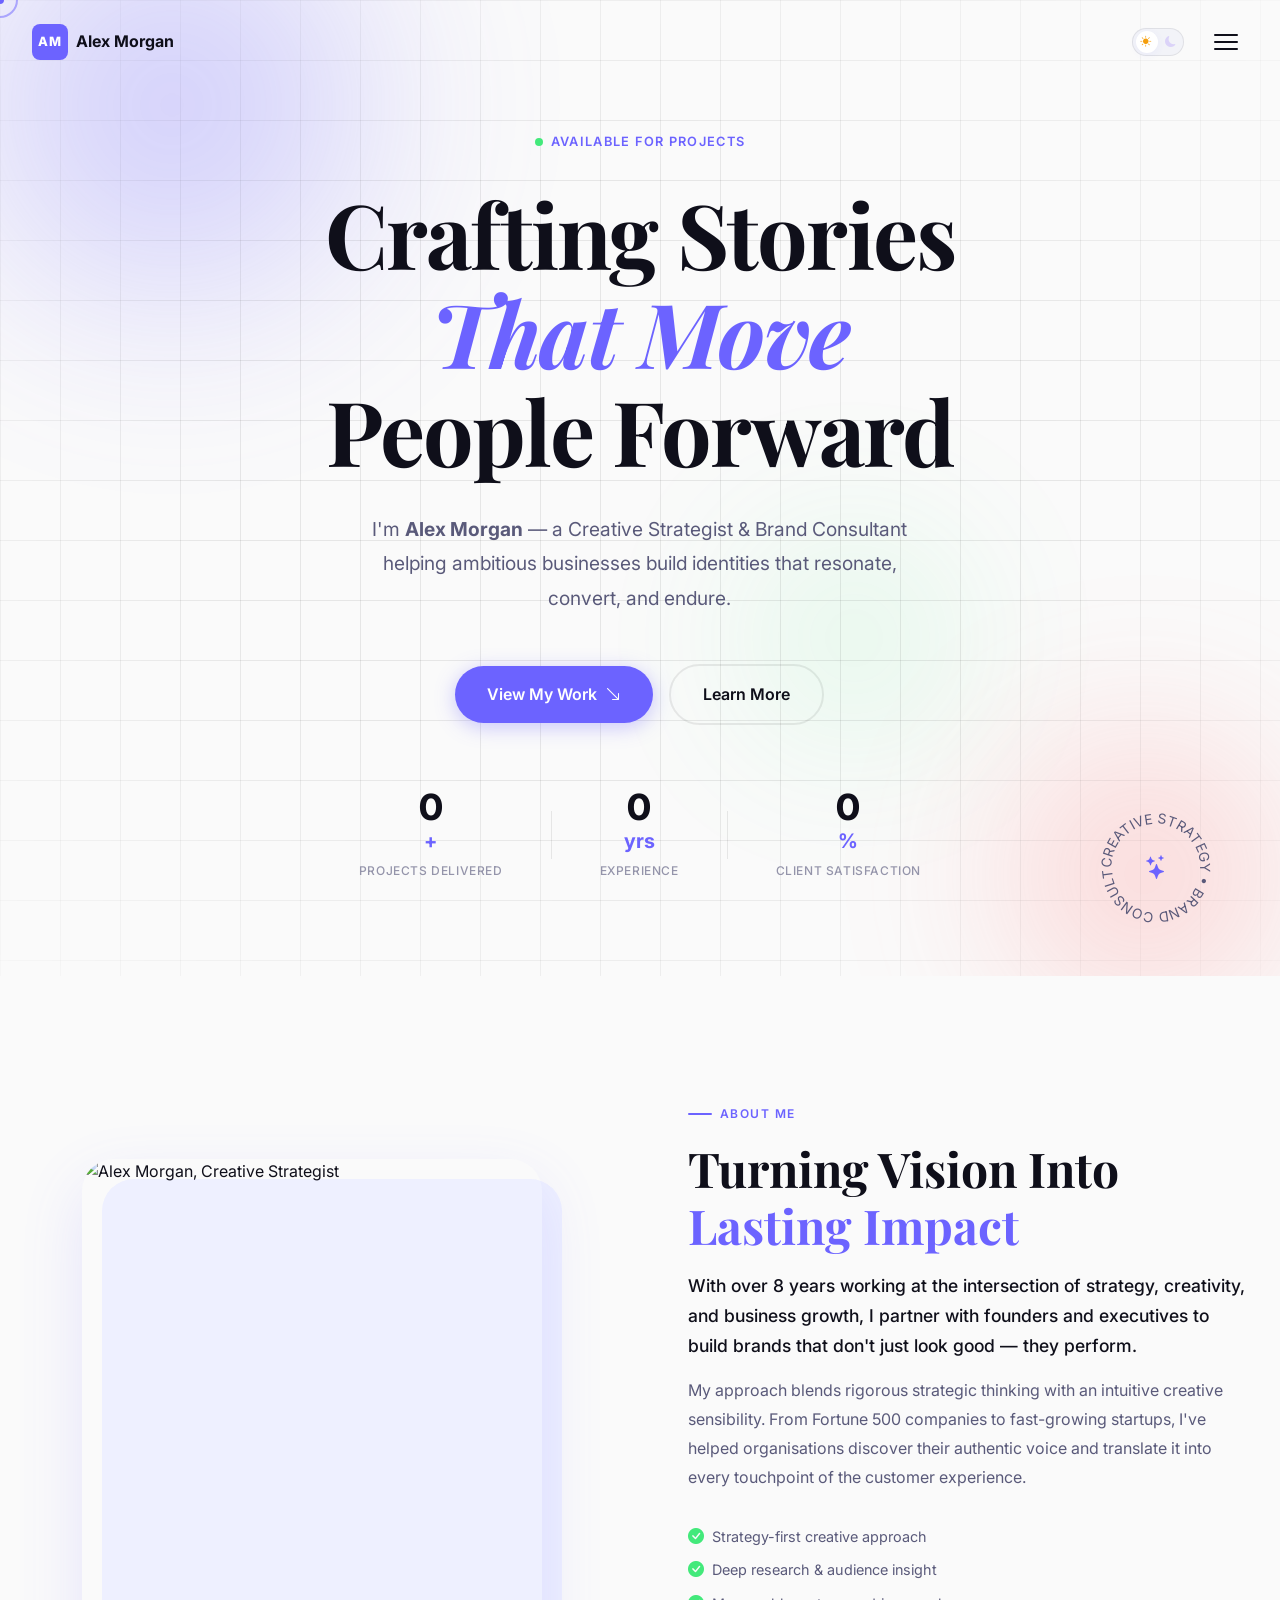
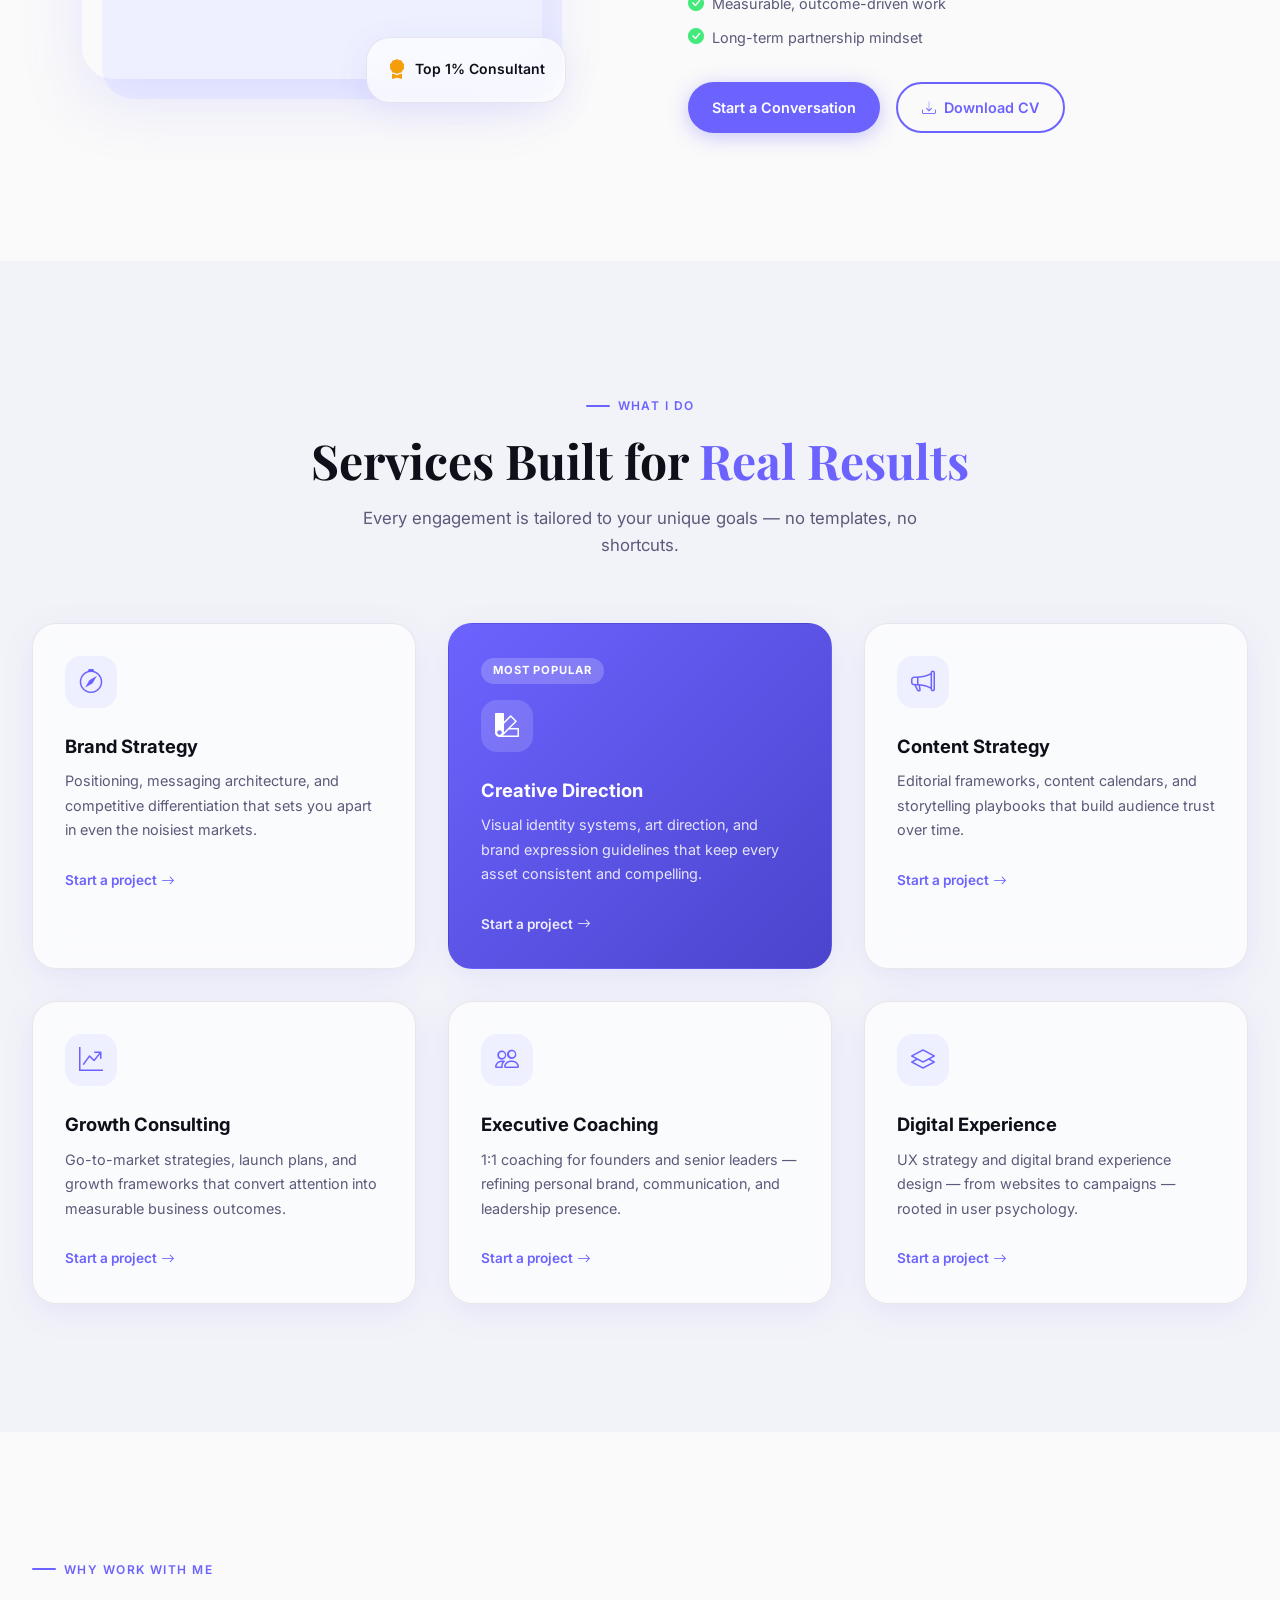
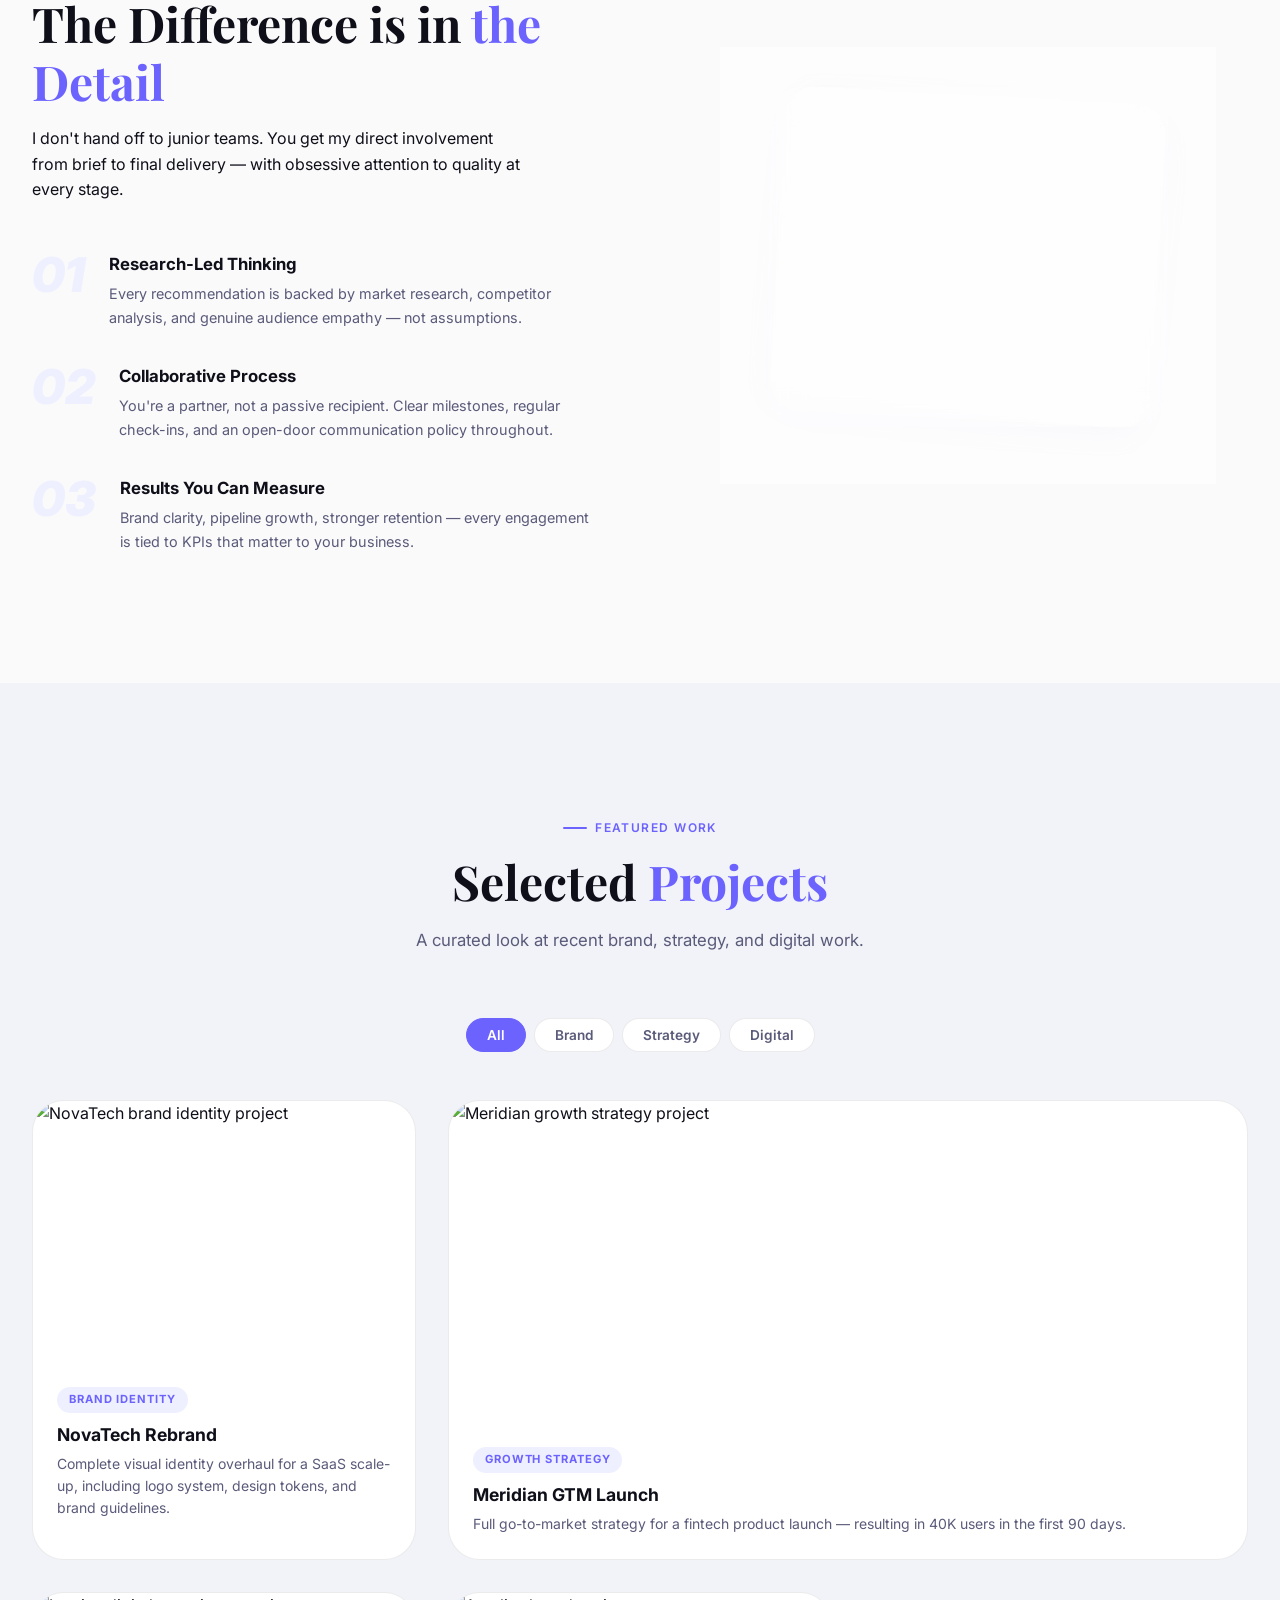
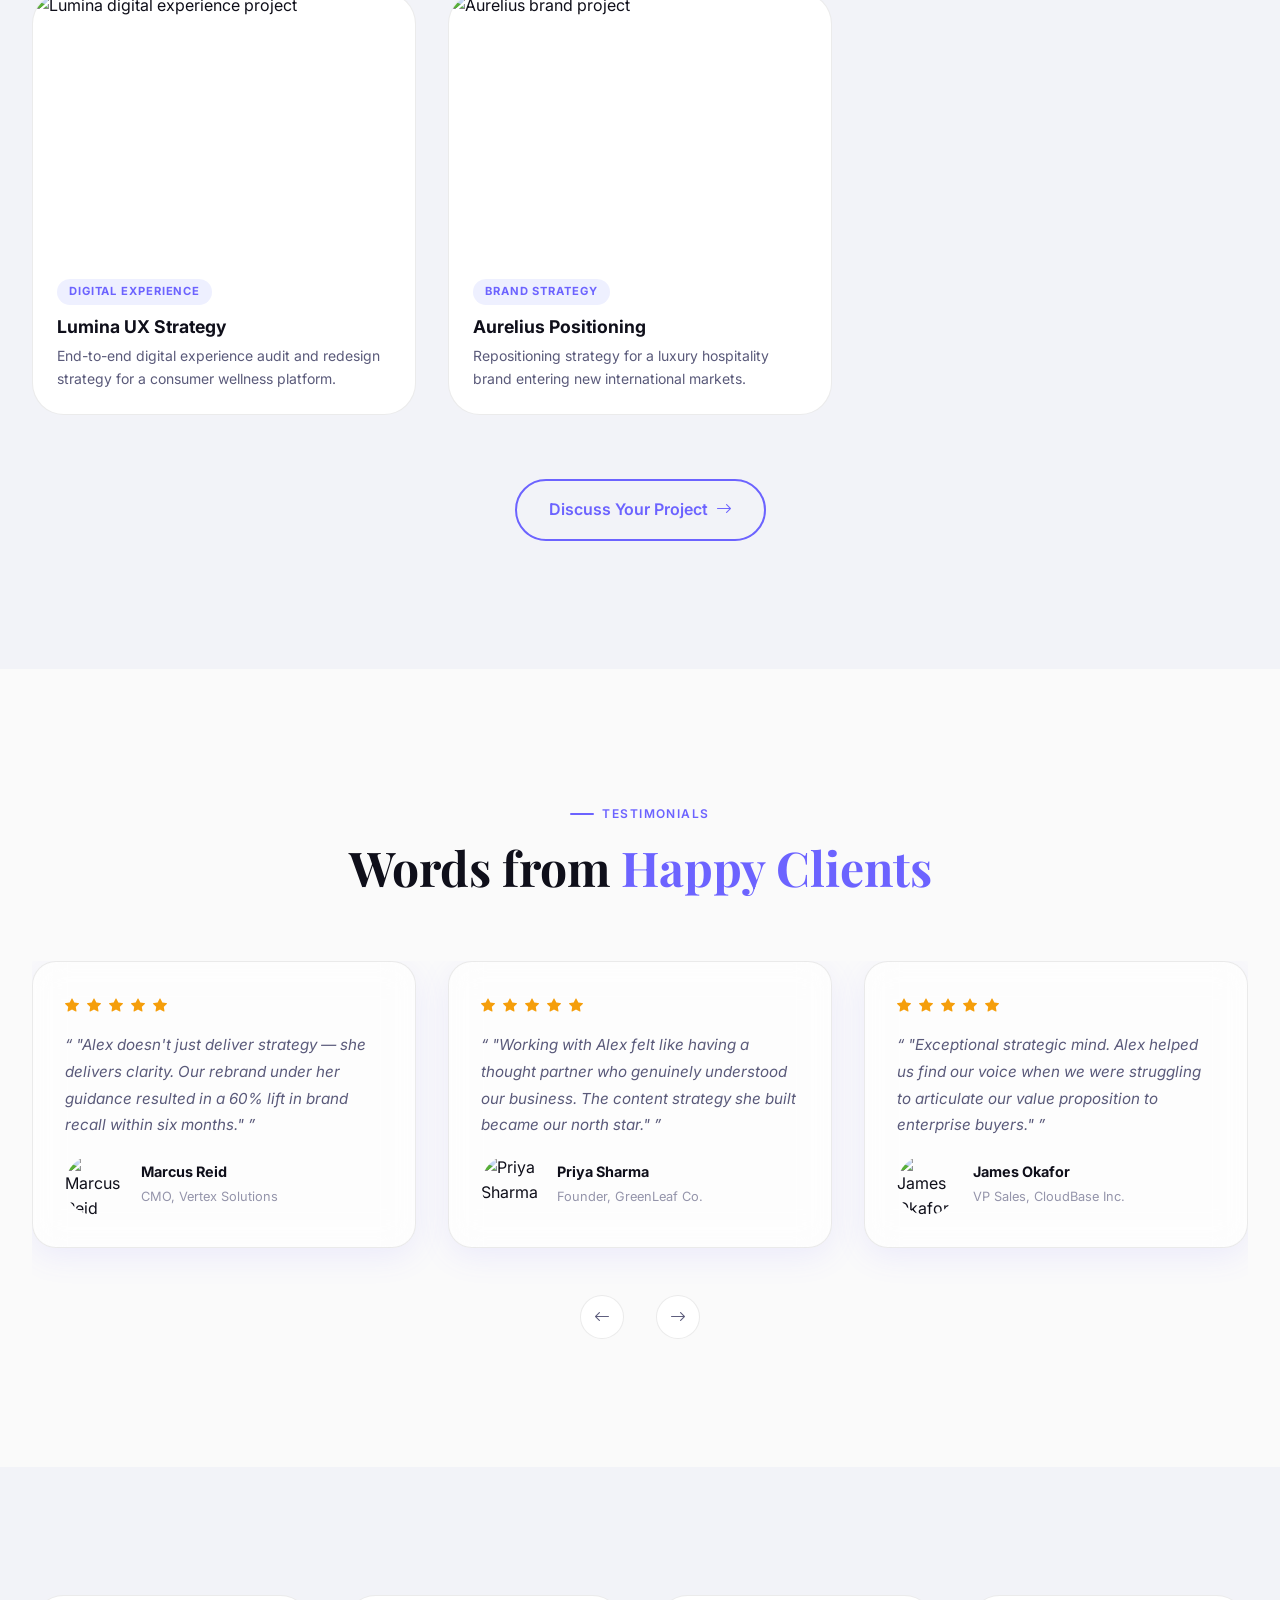
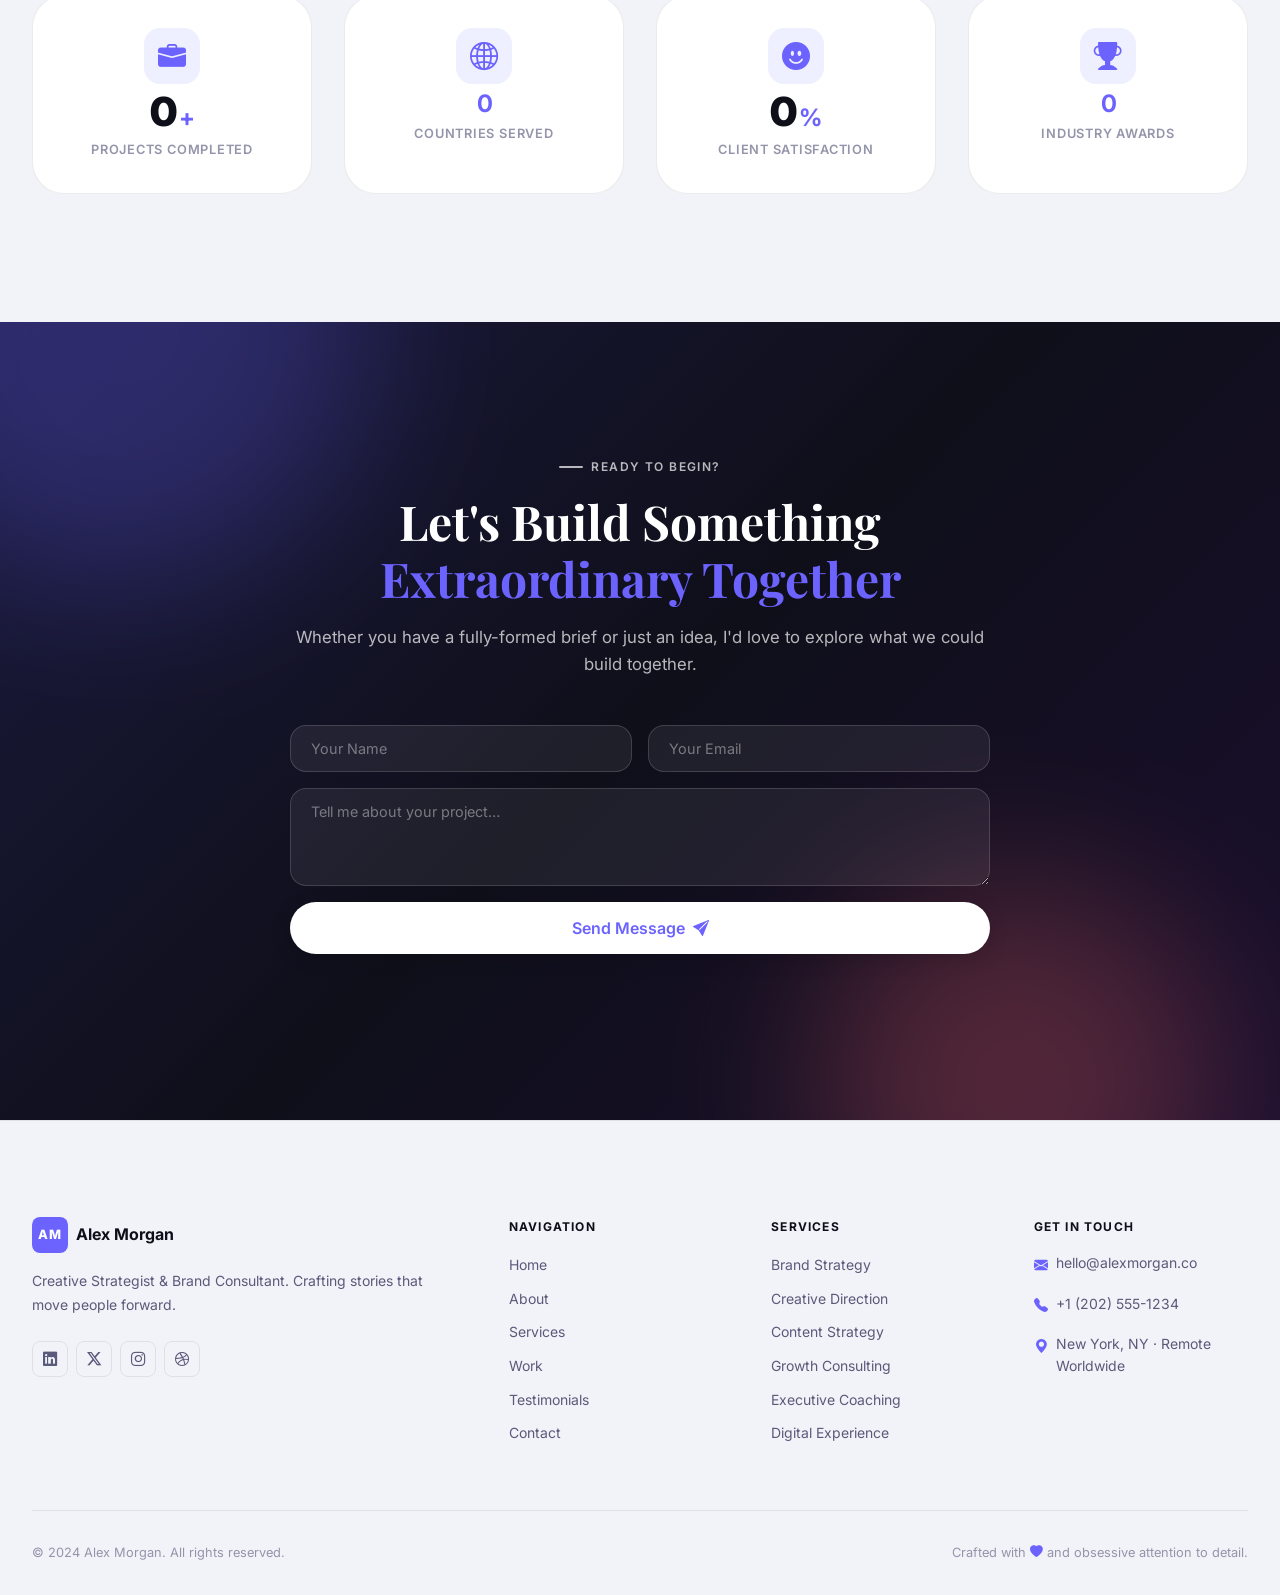
==== portfolio/index.html @ 95d87887 "Add fully responsive single-page portfolio site Implements a modern, theme-toggleable portfolio for " ====
<!DOCTYPE html>
<html lang="en" data-theme="light">
<head>
  <meta charset="UTF-8" />
  <meta name="viewport" content="width=device-width, initial-scale=1.0" />
  <meta name="description" content="Alex Morgan — Creative Strategist & Brand Consultant. Helping businesses craft compelling identities that resonate and convert." />
  <meta name="keywords" content="brand consultant, creative strategist, portfolio, marketing, design" />
  <meta name="author" content="Alex Morgan" />
  <title>Alex Morgan | Creative Strategist & Brand Consultant</title>

  <!-- Preconnect for performance -->
  <link rel="preconnect" href="https://fonts.googleapis.com" />
  <link rel="preconnect" href="https://fonts.gstatic.com" crossorigin />
  <link href="https://fonts.googleapis.com/css2?family=Inter:wght@300;400;500;600;700;800;900&family=Playfair+Display:wght@400;600;700&display=swap" rel="stylesheet" />

  <!-- Bootstrap Icons -->
  <link rel="stylesheet" href="https://cdn.jsdelivr.net/npm/bootstrap-icons@1.11.3/font/bootstrap-icons.min.css" />

  <!-- GSAP -->
  <script src="https://cdnjs.cloudflare.com/ajax/libs/gsap/3.12.5/gsap.min.js" defer></script>
  <script src="https://cdnjs.cloudflare.com/ajax/libs/gsap/3.12.5/ScrollTrigger.min.js" defer></script>
  <script src="https://cdnjs.cloudflare.com/ajax/libs/gsap/3.12.5/ScrollToPlugin.min.js" defer></script>

  <link rel="stylesheet" href="css/style.css" />
</head>
<body>

  <!-- ══════════════════════════════════════════
       CUSTOM CURSOR
  ══════════════════════════════════════════ -->
  <div class="cursor-dot" id="cursorDot" aria-hidden="true"></div>
  <div class="cursor-ring" id="cursorRing" aria-hidden="true"></div>

  <!-- ══════════════════════════════════════════
       NAVIGATION
  ══════════════════════════════════════════ -->
  <header class="site-header" id="siteHeader" role="banner">
    <nav class="nav-container" aria-label="Main navigation">
      <a href="#hero" class="nav-logo" aria-label="Alex Morgan home">
        <span class="logo-mark">AM</span>
        <span class="logo-text">Alex Morgan</span>
      </a>

      <div class="nav-actions">
        <!-- Theme Toggle -->
        <button class="theme-toggle" id="themeToggle" aria-label="Toggle dark/light mode" aria-pressed="false">
          <span class="toggle-track" aria-hidden="true">
            <span class="toggle-thumb"></span>
            <i class="bi bi-sun-fill toggle-icon toggle-icon--light"></i>
            <i class="bi bi-moon-fill toggle-icon toggle-icon--dark"></i>
          </span>
        </button>

        <!-- Hamburger -->
        <button class="hamburger" id="hamburgerBtn" aria-label="Open navigation menu" aria-expanded="false" aria-controls="navOverlay">
          <span class="hamburger-line"></span>
          <span class="hamburger-line"></span>
          <span class="hamburger-line"></span>
        </button>
      </div>
    </nav>
  </header>

  <!-- ══════════════════════════════════════════
       NAV OVERLAY
  ══════════════════════════════════════════ -->
  <div class="nav-overlay" id="navOverlay" role="dialog" aria-modal="true" aria-label="Navigation menu" aria-hidden="true">
    <div class="nav-overlay__backdrop" id="navBackdrop" aria-hidden="true"></div>
    <div class="nav-overlay__panel" id="navPanel">
      <div class="nav-overlay__header">
        <span class="nav-overlay__brand">AM</span>
        <button class="nav-overlay__close" id="navClose" aria-label="Close navigation menu">
          <i class="bi bi-x-lg" aria-hidden="true"></i>
        </button>
      </div>

      <nav class="nav-overlay__links" aria-label="Site sections">
        <a href="#hero"        class="nav-link" data-section="hero">Home</a>
        <a href="#about"       class="nav-link" data-section="about">About</a>
        <a href="#services"    class="nav-link" data-section="services">Services</a>
        <a href="#why-us"      class="nav-link" data-section="why-us">Why Me</a>
        <a href="#work"        class="nav-link" data-section="work">Work</a>
        <a href="#testimonials" class="nav-link" data-section="testimonials">Testimonials</a>
        <a href="#contact"     class="nav-link" data-section="contact">Contact</a>
      </nav>

      <div class="nav-overlay__cta">
        <a href="#contact" class="btn btn--primary nav-cta-btn">
          Let's Work Together
          <i class="bi bi-arrow-right" aria-hidden="true"></i>
        </a>
      </div>

      <div class="nav-overlay__social">
        <a href="#" aria-label="LinkedIn"><i class="bi bi-linkedin"></i></a>
        <a href="#" aria-label="Twitter"><i class="bi bi-twitter-x"></i></a>
        <a href="#" aria-label="Instagram"><i class="bi bi-instagram"></i></a>
        <a href="#" aria-label="Dribbble"><i class="bi bi-dribbble"></i></a>
      </div>
    </div>
  </div>

  <main id="main-content">

    <!-- ══════════════════════════════════════════
         HERO SECTION
    ══════════════════════════════════════════ -->
    <section class="hero" id="hero" aria-labelledby="heroHeading">
      <div class="hero__bg" aria-hidden="true">
        <div class="hero__gradient-orb hero__gradient-orb--1"></div>
        <div class="hero__gradient-orb hero__gradient-orb--2"></div>
        <div class="hero__gradient-orb hero__gradient-orb--3"></div>
        <div class="hero__grid-overlay"></div>
      </div>

      <div class="hero__content">
        <div class="hero__eyebrow" data-animate="fade-up">
          <span class="eyebrow-dot"></span>
          Available for Projects
        </div>

        <h1 class="hero__title" id="heroHeading">
          <span class="hero__title-line" data-animate="fade-up" data-delay="0.1">Crafting Stories</span>
          <span class="hero__title-line hero__title-line--accent" data-animate="fade-up" data-delay="0.2">That Move</span>
          <span class="hero__title-line" data-animate="fade-up" data-delay="0.3">People Forward</span>
        </h1>

        <p class="hero__subtitle" data-animate="fade-up" data-delay="0.4">
          I'm <strong>Alex Morgan</strong> — a Creative Strategist & Brand Consultant helping ambitious businesses build identities that resonate, convert, and endure.
        </p>

        <div class="hero__actions" data-animate="fade-up" data-delay="0.5">
          <a href="#work" class="btn btn--primary btn--lg">
            View My Work
            <i class="bi bi-arrow-down-right" aria-hidden="true"></i>
          </a>
          <a href="#about" class="btn btn--ghost btn--lg">
            Learn More
          </a>
        </div>

        <div class="hero__stats" data-animate="fade-up" data-delay="0.6">
          <div class="hero__stat">
            <span class="stat-number" data-count="120">0</span><span class="stat-suffix">+</span>
            <span class="stat-label">Projects Delivered</span>
          </div>
          <div class="hero__stat-divider" aria-hidden="true"></div>
          <div class="hero__stat">
            <span class="stat-number" data-count="8">0</span><span class="stat-suffix">yrs</span>
            <span class="stat-label">Experience</span>
          </div>
          <div class="hero__stat-divider" aria-hidden="true"></div>
          <div class="hero__stat">
            <span class="stat-number" data-count="95">0</span><span class="stat-suffix">%</span>
            <span class="stat-label">Client Satisfaction</span>
          </div>
        </div>
      </div>

      <div class="hero__scroll-hint" aria-hidden="true">
        <span>Scroll</span>
        <div class="scroll-line"></div>
      </div>

      <!-- Floating badge -->
      <div class="hero__badge" aria-hidden="true">
        <svg viewBox="0 0 100 100" class="badge-ring">
          <path id="badgePath" d="M 50,50 m -37,0 a 37,37 0 1,1 74,0 a 37,37 0 1,1 -74,0" fill="none"/>
          <text>
            <textPath href="#badgePath">CREATIVE STRATEGY • BRAND CONSULTING •&nbsp;</textPath>
          </text>
        </svg>
        <div class="badge-center">
          <i class="bi bi-stars"></i>
        </div>
      </div>
    </section>

    <!-- ══════════════════════════════════════════
         ABOUT SECTION
    ══════════════════════════════════════════ -->
    <section class="about section-padding" id="about" aria-labelledby="aboutHeading">
      <div class="container">
        <div class="about__grid">

          <div class="about__visual">
            <div class="about__img-wrapper">
              <div class="about__img-bg" aria-hidden="true"></div>
              <img
                src="https://images.unsplash.com/photo-1573496359142-b8d87734a5a2?w=600&q=80"
                alt="Alex Morgan, Creative Strategist"
                class="about__img"
                loading="lazy"
                width="600"
                height="700"
              />
              <div class="about__img-card glass-card" aria-hidden="true">
                <i class="bi bi-award-fill"></i>
                <span>Top 1% Consultant</span>
              </div>
            </div>
          </div>

          <div class="about__content">
            <div class="section-eyebrow">About Me</div>
            <h2 class="section-title" id="aboutHeading">
              Turning Vision Into <span class="text-accent">Lasting Impact</span>
            </h2>
            <p class="about__lead">
              With over 8 years working at the intersection of strategy, creativity, and business growth, I partner with founders and executives to build brands that don't just look good — they perform.
            </p>
            <p class="about__body">
              My approach blends rigorous strategic thinking with an intuitive creative sensibility. From Fortune 500 companies to fast-growing startups, I've helped organisations discover their authentic voice and translate it into every touchpoint of the customer experience.
            </p>

            <ul class="about__values">
              <li><i class="bi bi-check-circle-fill" aria-hidden="true"></i> Strategy-first creative approach</li>
              <li><i class="bi bi-check-circle-fill" aria-hidden="true"></i> Deep research & audience insight</li>
              <li><i class="bi bi-check-circle-fill" aria-hidden="true"></i> Measurable, outcome-driven work</li>
              <li><i class="bi bi-check-circle-fill" aria-hidden="true"></i> Long-term partnership mindset</li>
            </ul>

            <div class="about__cta">
              <a href="#contact" class="btn btn--primary">Start a Conversation</a>
              <a href="#" class="btn btn--outline" download aria-label="Download resume PDF">
                <i class="bi bi-download" aria-hidden="true"></i> Download CV
              </a>
            </div>
          </div>
        </div>
      </div>
    </section>

    <!-- ══════════════════════════════════════════
         SERVICES SECTION
    ══════════════════════════════════════════ -->
    <section class="services section-padding section-alt" id="services" aria-labelledby="servicesHeading">
      <div class="container">
        <div class="section-header">
          <div class="section-eyebrow">What I Do</div>
          <h2 class="section-title" id="servicesHeading">Services Built for <span class="text-accent">Real Results</span></h2>
          <p class="section-subtitle">Every engagement is tailored to your unique goals — no templates, no shortcuts.</p>
        </div>

        <div class="services__grid">

          <article class="service-card glass-card" data-tilt>
            <div class="service-card__icon" aria-hidden="true">
              <i class="bi bi-compass"></i>
            </div>
            <h3 class="service-card__title">Brand Strategy</h3>
            <p class="service-card__desc">Positioning, messaging architecture, and competitive differentiation that sets you apart in even the noisiest markets.</p>
            <a href="#contact" class="service-card__link">
              Start a project <i class="bi bi-arrow-right" aria-hidden="true"></i>
            </a>
          </article>

          <article class="service-card glass-card service-card--featured" data-tilt>
            <div class="service-card__badge">Most Popular</div>
            <div class="service-card__icon" aria-hidden="true">
              <i class="bi bi-palette2"></i>
            </div>
            <h3 class="service-card__title">Creative Direction</h3>
            <p class="service-card__desc">Visual identity systems, art direction, and brand expression guidelines that keep every asset consistent and compelling.</p>
            <a href="#contact" class="service-card__link">
              Start a project <i class="bi bi-arrow-right" aria-hidden="true"></i>
            </a>
          </article>

          <article class="service-card glass-card" data-tilt>
            <div class="service-card__icon" aria-hidden="true">
              <i class="bi bi-megaphone"></i>
            </div>
            <h3 class="service-card__title">Content Strategy</h3>
            <p class="service-card__desc">Editorial frameworks, content calendars, and storytelling playbooks that build audience trust over time.</p>
            <a href="#contact" class="service-card__link">
              Start a project <i class="bi bi-arrow-right" aria-hidden="true"></i>
            </a>
          </article>

          <article class="service-card glass-card" data-tilt>
            <div class="service-card__icon" aria-hidden="true">
              <i class="bi bi-graph-up-arrow"></i>
            </div>
            <h3 class="service-card__title">Growth Consulting</h3>
            <p class="service-card__desc">Go-to-market strategies, launch plans, and growth frameworks that convert attention into measurable business outcomes.</p>
            <a href="#contact" class="service-card__link">
              Start a project <i class="bi bi-arrow-right" aria-hidden="true"></i>
            </a>
          </article>

          <article class="service-card glass-card" data-tilt>
            <div class="service-card__icon" aria-hidden="true">
              <i class="bi bi-people"></i>
            </div>
            <h3 class="service-card__title">Executive Coaching</h3>
            <p class="service-card__desc">1:1 coaching for founders and senior leaders — refining personal brand, communication, and leadership presence.</p>
            <a href="#contact" class="service-card__link">
              Start a project <i class="bi bi-arrow-right" aria-hidden="true"></i>
            </a>
          </article>

          <article class="service-card glass-card" data-tilt>
            <div class="service-card__icon" aria-hidden="true">
              <i class="bi bi-layers"></i>
            </div>
            <h3 class="service-card__title">Digital Experience</h3>
            <p class="service-card__desc">UX strategy and digital brand experience design — from websites to campaigns — rooted in user psychology.</p>
            <a href="#contact" class="service-card__link">
              Start a project <i class="bi bi-arrow-right" aria-hidden="true"></i>
            </a>
          </article>

        </div>
      </div>
    </section>

    <!-- ══════════════════════════════════════════
         WHY CHOOSE US SECTION
    ══════════════════════════════════════════ -->
    <section class="why-us section-padding" id="why-us" aria-labelledby="whyUsHeading">
      <div class="container">
        <div class="why-us__grid">

          <div class="why-us__content">
            <div class="section-eyebrow">Why Work With Me</div>
            <h2 class="section-title" id="whyUsHeading">The Difference is in <span class="text-accent">the Detail</span></h2>
            <p class="section-subtitle--left">
              I don't hand off to junior teams. You get my direct involvement from brief to final delivery — with obsessive attention to quality at every stage.
            </p>

            <div class="why-us__pillars">

              <div class="pillar">
                <div class="pillar__num" aria-hidden="true">01</div>
                <div class="pillar__body">
                  <h3 class="pillar__title">Research-Led Thinking</h3>
                  <p>Every recommendation is backed by market research, competitor analysis, and genuine audience empathy — not assumptions.</p>
                </div>
              </div>

              <div class="pillar">
                <div class="pillar__num" aria-hidden="true">02</div>
                <div class="pillar__body">
                  <h3 class="pillar__title">Collaborative Process</h3>
                  <p>You're a partner, not a passive recipient. Clear milestones, regular check-ins, and an open-door communication policy throughout.</p>
                </div>
              </div>

              <div class="pillar">
                <div class="pillar__num" aria-hidden="true">03</div>
                <div class="pillar__body">
                  <h3 class="pillar__title">Results You Can Measure</h3>
                  <p>Brand clarity, pipeline growth, stronger retention — every engagement is tied to KPIs that matter to your business.</p>
                </div>
              </div>

            </div>
          </div>

          <div class="why-us__visual">
            <div class="why-us__card-stack">
              <div class="stack-card stack-card--back glass-card" aria-hidden="true"></div>
              <div class="stack-card stack-card--mid glass-card" aria-hidden="true"></div>
              <div class="stack-card stack-card--front glass-card">
                <div class="stack-card__inner">
                  <div class="stack-metric">
                    <span class="stack-metric__num counter" data-count="3.4">0</span><span class="stack-metric__suffix">×</span>
                    <span class="stack-metric__label">Average ROI</span>
                  </div>
                  <hr class="stack-divider" aria-hidden="true" />
                  <p class="stack-quote">"Alex redefined how we think about our brand. The results were immediate and lasting."</p>
                  <div class="stack-author">
                    <img src="https://i.pravatar.cc/48?img=12" alt="Client headshot" width="48" height="48" loading="lazy" />
                    <div>
                      <strong>Sarah Chen</strong>
                      <span>CEO, NovaTech</span>
                    </div>
                  </div>
                </div>
              </div>
            </div>
          </div>

        </div>
      </div>
    </section>

    <!-- ══════════════════════════════════════════
         FEATURED WORK SECTION
    ══════════════════════════════════════════ -->
    <section class="work section-padding section-alt" id="work" aria-labelledby="workHeading">
      <div class="container">
        <div class="section-header">
          <div class="section-eyebrow">Featured Work</div>
          <h2 class="section-title" id="workHeading">Selected <span class="text-accent">Projects</span></h2>
          <p class="section-subtitle">A curated look at recent brand, strategy, and digital work.</p>
        </div>

        <div class="work__filter" role="group" aria-label="Filter projects">
          <button class="filter-btn active" data-filter="all">All</button>
          <button class="filter-btn" data-filter="brand">Brand</button>
          <button class="filter-btn" data-filter="strategy">Strategy</button>
          <button class="filter-btn" data-filter="digital">Digital</button>
        </div>

        <div class="work__grid">

          <article class="work-card" data-category="brand">
            <div class="work-card__img-wrap">
              <img src="https://images.unsplash.com/photo-1561070791-2526d30994b5?w=700&q=80" alt="NovaTech brand identity project" loading="lazy" width="700" height="460" />
              <div class="work-card__overlay">
                <a href="#" class="work-card__view" aria-label="View NovaTech project">
                  <i class="bi bi-arrow-up-right" aria-hidden="true"></i>
                </a>
              </div>
            </div>
            <div class="work-card__body">
              <span class="work-card__tag">Brand Identity</span>
              <h3 class="work-card__title">NovaTech Rebrand</h3>
              <p class="work-card__desc">Complete visual identity overhaul for a SaaS scale-up, including logo system, design tokens, and brand guidelines.</p>
            </div>
          </article>

          <article class="work-card work-card--wide" data-category="strategy">
            <div class="work-card__img-wrap">
              <img src="https://images.unsplash.com/photo-1552664730-d307ca884978?w=1000&q=80" alt="Meridian growth strategy project" loading="lazy" width="1000" height="460" />
              <div class="work-card__overlay">
                <a href="#" class="work-card__view" aria-label="View Meridian project">
                  <i class="bi bi-arrow-up-right" aria-hidden="true"></i>
                </a>
              </div>
            </div>
            <div class="work-card__body">
              <span class="work-card__tag">Growth Strategy</span>
              <h3 class="work-card__title">Meridian GTM Launch</h3>
              <p class="work-card__desc">Full go-to-market strategy for a fintech product launch — resulting in 40K users in the first 90 days.</p>
            </div>
          </article>

          <article class="work-card" data-category="digital">
            <div class="work-card__img-wrap">
              <img src="https://images.unsplash.com/photo-1498050108023-c5249f4df085?w=700&q=80" alt="Lumina digital experience project" loading="lazy" width="700" height="460" />
              <div class="work-card__overlay">
                <a href="#" class="work-card__view" aria-label="View Lumina project">
                  <i class="bi bi-arrow-up-right" aria-hidden="true"></i>
                </a>
              </div>
            </div>
            <div class="work-card__body">
              <span class="work-card__tag">Digital Experience</span>
              <h3 class="work-card__title">Lumina UX Strategy</h3>
              <p class="work-card__desc">End-to-end digital experience audit and redesign strategy for a consumer wellness platform.</p>
            </div>
          </article>

          <article class="work-card" data-category="brand">
            <div class="work-card__img-wrap">
              <img src="https://images.unsplash.com/photo-1524234107056-1c1f48f64ab8?w=700&q=80" alt="Aurelius brand project" loading="lazy" width="700" height="460" />
              <div class="work-card__overlay">
                <a href="#" class="work-card__view" aria-label="View Aurelius project">
                  <i class="bi bi-arrow-up-right" aria-hidden="true"></i>
                </a>
              </div>
            </div>
            <div class="work-card__body">
              <span class="work-card__tag">Brand Strategy</span>
              <h3 class="work-card__title">Aurelius Positioning</h3>
              <p class="work-card__desc">Repositioning strategy for a luxury hospitality brand entering new international markets.</p>
            </div>
          </article>

        </div>

        <div class="work__cta">
          <a href="#contact" class="btn btn--outline btn--lg">
            Discuss Your Project <i class="bi bi-arrow-right" aria-hidden="true"></i>
          </a>
        </div>
      </div>
    </section>

    <!-- ══════════════════════════════════════════
         TESTIMONIALS SECTION
    ══════════════════════════════════════════ -->
    <section class="testimonials section-padding" id="testimonials" aria-labelledby="testimonialsHeading">
      <div class="container">
        <div class="section-header">
          <div class="section-eyebrow">Testimonials</div>
          <h2 class="section-title" id="testimonialsHeading">Words from <span class="text-accent">Happy Clients</span></h2>
        </div>

        <div class="testimonials__track-wrapper" role="region" aria-label="Client testimonials carousel">
          <div class="testimonials__track" id="testimonialsTrack">

            <article class="testimonial-card glass-card">
              <div class="testimonial-card__stars" aria-label="5 out of 5 stars">
                <i class="bi bi-star-fill" aria-hidden="true"></i>
                <i class="bi bi-star-fill" aria-hidden="true"></i>
                <i class="bi bi-star-fill" aria-hidden="true"></i>
                <i class="bi bi-star-fill" aria-hidden="true"></i>
                <i class="bi bi-star-fill" aria-hidden="true"></i>
              </div>
              <blockquote class="testimonial-card__quote">
                "Alex doesn't just deliver strategy — she delivers clarity. Our rebrand under her guidance resulted in a 60% lift in brand recall within six months."
              </blockquote>
              <div class="testimonial-card__author">
                <img src="https://i.pravatar.cc/60?img=47" alt="Marcus Reid" width="60" height="60" loading="lazy" />
                <div>
                  <strong>Marcus Reid</strong>
                  <span>CMO, Vertex Solutions</span>
                </div>
              </div>
            </article>

            <article class="testimonial-card glass-card">
              <div class="testimonial-card__stars" aria-label="5 out of 5 stars">
                <i class="bi bi-star-fill" aria-hidden="true"></i>
                <i class="bi bi-star-fill" aria-hidden="true"></i>
                <i class="bi bi-star-fill" aria-hidden="true"></i>
                <i class="bi bi-star-fill" aria-hidden="true"></i>
                <i class="bi bi-star-fill" aria-hidden="true"></i>
              </div>
              <blockquote class="testimonial-card__quote">
                "Working with Alex felt like having a thought partner who genuinely understood our business. The content strategy she built became our north star."
              </blockquote>
              <div class="testimonial-card__author">
                <img src="https://i.pravatar.cc/60?img=5" alt="Priya Sharma" width="60" height="60" loading="lazy" />
                <div>
                  <strong>Priya Sharma</strong>
                  <span>Founder, GreenLeaf Co.</span>
                </div>
              </div>
            </article>

            <article class="testimonial-card glass-card">
              <div class="testimonial-card__stars" aria-label="5 out of 5 stars">
                <i class="bi bi-star-fill" aria-hidden="true"></i>
                <i class="bi bi-star-fill" aria-hidden="true"></i>
                <i class="bi bi-star-fill" aria-hidden="true"></i>
                <i class="bi bi-star-fill" aria-hidden="true"></i>
                <i class="bi bi-star-fill" aria-hidden="true"></i>
              </div>
              <blockquote class="testimonial-card__quote">
                "Exceptional strategic mind. Alex helped us find our voice when we were struggling to articulate our value proposition to enterprise buyers."
              </blockquote>
              <div class="testimonial-card__author">
                <img src="https://i.pravatar.cc/60?img=33" alt="James Okafor" width="60" height="60" loading="lazy" />
                <div>
                  <strong>James Okafor</strong>
                  <span>VP Sales, CloudBase Inc.</span>
                </div>
              </div>
            </article>

            <article class="testimonial-card glass-card">
              <div class="testimonial-card__stars" aria-label="5 out of 5 stars">
                <i class="bi bi-star-fill" aria-hidden="true"></i>
                <i class="bi bi-star-fill" aria-hidden="true"></i>
                <i class="bi bi-star-fill" aria-hidden="true"></i>
                <i class="bi bi-star-fill" aria-hidden="true"></i>
                <i class="bi bi-star-fill" aria-hidden="true"></i>
              </div>
              <blockquote class="testimonial-card__quote">
                "The level of detail and creative rigour Alex brings to every brief is unmatched. She elevated our brand far beyond what we thought was possible."
              </blockquote>
              <div class="testimonial-card__author">
                <img src="https://i.pravatar.cc/60?img=20" alt="Claire Dupont" width="60" height="60" loading="lazy" />
                <div>
                  <strong>Claire Dupont</strong>
                  <span>Director, Lumière Studio</span>
                </div>
              </div>
            </article>

          </div>

          <div class="testimonials__controls" aria-label="Carousel controls">
            <button class="carousel-btn" id="testimonialPrev" aria-label="Previous testimonial">
              <i class="bi bi-arrow-left" aria-hidden="true"></i>
            </button>
            <div class="carousel-dots" id="carouselDots" role="tablist" aria-label="Testimonial slides"></div>
            <button class="carousel-btn" id="testimonialNext" aria-label="Next testimonial">
              <i class="bi bi-arrow-right" aria-hidden="true"></i>
            </button>
          </div>
        </div>
      </div>
    </section>

    <!-- ══════════════════════════════════════════
         STATS COUNTER SECTION
    ══════════════════════════════════════════ -->
    <section class="stats section-padding section-alt" id="stats" aria-labelledby="statsHeading">
      <div class="container">
        <h2 class="sr-only" id="statsHeading">Key Statistics</h2>
        <div class="stats__grid">

          <div class="stat-item">
            <div class="stat-item__icon" aria-hidden="true"><i class="bi bi-briefcase-fill"></i></div>
            <div class="stat-item__number">
              <span class="counter" data-count="120">0</span><span>+</span>
            </div>
            <div class="stat-item__label">Projects Completed</div>
          </div>

          <div class="stat-item">
            <div class="stat-item__icon" aria-hidden="true"><i class="bi bi-globe2"></i></div>
            <div class="stat-item__number">
              <span class="counter" data-count="24">0</span>
            </div>
            <div class="stat-item__label">Countries Served</div>
          </div>

          <div class="stat-item">
            <div class="stat-item__icon" aria-hidden="true"><i class="bi bi-emoji-smile-fill"></i></div>
            <div class="stat-item__number">
              <span class="counter" data-count="98">0</span><span>%</span>
            </div>
            <div class="stat-item__label">Client Satisfaction</div>
          </div>

          <div class="stat-item">
            <div class="stat-item__icon" aria-hidden="true"><i class="bi bi-trophy-fill"></i></div>
            <div class="stat-item__number">
              <span class="counter" data-count="14">0</span>
            </div>
            <div class="stat-item__label">Industry Awards</div>
          </div>

        </div>
      </div>
    </section>

    <!-- ══════════════════════════════════════════
         CTA STRIP
    ══════════════════════════════════════════ -->
    <section class="cta-strip section-padding" id="contact" aria-labelledby="ctaHeading">
      <div class="cta-strip__bg" aria-hidden="true">
        <div class="cta-strip__orb cta-strip__orb--1"></div>
        <div class="cta-strip__orb cta-strip__orb--2"></div>
      </div>
      <div class="container">
        <div class="cta-strip__content">
          <div class="section-eyebrow section-eyebrow--light">Ready to Begin?</div>
          <h2 class="cta-strip__title" id="ctaHeading">Let's Build Something <br /><span>Extraordinary Together</span></h2>
          <p class="cta-strip__subtitle">
            Whether you have a fully-formed brief or just an idea, I'd love to explore what we could build together.
          </p>

          <form class="cta-strip__form" id="contactForm" novalidate aria-label="Contact form">
            <div class="form-row">
              <div class="form-group">
                <label for="contactName" class="sr-only">Your Name</label>
                <input type="text" id="contactName" name="name" placeholder="Your Name" required autocomplete="name" />
              </div>
              <div class="form-group">
                <label for="contactEmail" class="sr-only">Your Email</label>
                <input type="email" id="contactEmail" name="email" placeholder="Your Email" required autocomplete="email" />
              </div>
            </div>
            <div class="form-group form-group--full">
              <label for="contactMessage" class="sr-only">Your Message</label>
              <textarea id="contactMessage" name="message" placeholder="Tell me about your project…" rows="4" required></textarea>
            </div>
            <button type="submit" class="btn btn--white btn--lg">
              Send Message <i class="bi bi-send-fill" aria-hidden="true"></i>
            </button>
            <div class="form-feedback" id="formFeedback" role="status" aria-live="polite"></div>
          </form>
        </div>
      </div>
    </section>

  </main>

  <!-- ══════════════════════════════════════════
       FOOTER
  ══════════════════════════════════════════ -->
  <footer class="site-footer" role="contentinfo">
    <div class="container">
      <div class="footer__grid">

        <div class="footer__brand">
          <a href="#hero" class="footer__logo" aria-label="Alex Morgan home">
            <span class="logo-mark">AM</span>
            <span>Alex Morgan</span>
          </a>
          <p>Creative Strategist & Brand Consultant. Crafting stories that move people forward.</p>
          <div class="footer__social">
            <a href="#" aria-label="LinkedIn"><i class="bi bi-linkedin"></i></a>
            <a href="#" aria-label="Twitter / X"><i class="bi bi-twitter-x"></i></a>
            <a href="#" aria-label="Instagram"><i class="bi bi-instagram"></i></a>
            <a href="#" aria-label="Dribbble"><i class="bi bi-dribbble"></i></a>
          </div>
        </div>

        <div class="footer__nav">
          <h3 class="footer__heading">Navigation</h3>
          <ul>
            <li><a href="#hero">Home</a></li>
            <li><a href="#about">About</a></li>
            <li><a href="#services">Services</a></li>
            <li><a href="#work">Work</a></li>
            <li><a href="#testimonials">Testimonials</a></li>
            <li><a href="#contact">Contact</a></li>
          </ul>
        </div>

        <div class="footer__services">
          <h3 class="footer__heading">Services</h3>
          <ul>
            <li><a href="#services">Brand Strategy</a></li>
            <li><a href="#services">Creative Direction</a></li>
            <li><a href="#services">Content Strategy</a></li>
            <li><a href="#services">Growth Consulting</a></li>
            <li><a href="#services">Executive Coaching</a></li>
            <li><a href="#services">Digital Experience</a></li>
          </ul>
        </div>

        <div class="footer__contact">
          <h3 class="footer__heading">Get In Touch</h3>
          <ul class="footer__contact-list">
            <li>
              <i class="bi bi-envelope-fill" aria-hidden="true"></i>
              <a href="mailto:hello@alexmorgan.co">hello@alexmorgan.co</a>
            </li>
            <li>
              <i class="bi bi-telephone-fill" aria-hidden="true"></i>
              <a href="tel:+12025551234">+1 (202) 555-1234</a>
            </li>
            <li>
              <i class="bi bi-geo-alt-fill" aria-hidden="true"></i>
              <span>New York, NY · Remote Worldwide</span>
            </li>
          </ul>
        </div>

      </div>

      <div class="footer__bottom">
        <p>&copy; <span id="footerYear">2024</span> Alex Morgan. All rights reserved.</p>
        <p>Crafted with <i class="bi bi-heart-fill" aria-hidden="true" style="color:var(--accent)"></i> and obsessive attention to detail.</p>
      </div>
    </div>
  </footer>

  <!-- Back to top -->
  <button class="back-to-top" id="backToTop" aria-label="Back to top" aria-hidden="true">
    <i class="bi bi-arrow-up" aria-hidden="true"></i>
  </button>

  <script src="js/main.js" defer></script>
</body>
</html>
---- portfolio/css/style.css ----
/* ═══════════════════════════════════════════════════════════════
   DESIGN SYSTEM
   ═══════════════════════════════════════════════════════════════ */
:root {
  /* --- Accent Palette --- */
  --accent:          #6C63FF;
  --accent-2:        #FF6B6B;
  --accent-3:        #43E97B;
  --accent-light:    #EEF0FF;
  --accent-dark:     #4B44CC;

  /* --- Light Theme (default) --- */
  --bg:              #FAFAFA;
  --bg-alt:          #F2F3F8;
  --surface:         #FFFFFF;
  --surface-glass:   rgba(255,255,255,0.65);
  --border:          rgba(0,0,0,0.08);
  --text-primary:    #0F0F1A;
  --text-secondary:  #5A5A7A;
  --text-muted:      #9494AA;
  --shadow-sm:       0 2px 8px rgba(108,99,255,0.06);
  --shadow-md:       0 8px 32px rgba(108,99,255,0.10);
  --shadow-lg:       0 24px 64px rgba(108,99,255,0.14);

  /* --- Typography --- */
  --font-sans:       'Inter', system-ui, -apple-system, sans-serif;
  --font-serif:      'Playfair Display', Georgia, serif;

  /* --- Spacing Scale --- */
  --space-xs:   0.25rem;
  --space-sm:   0.5rem;
  --space-md:   1rem;
  --space-lg:   1.5rem;
  --space-xl:   2rem;
  --space-2xl:  3rem;
  --space-3xl:  4rem;
  --space-4xl:  6rem;
  --space-5xl:  8rem;

  /* --- Layout --- */
  --container:  1280px;
  --radius-sm:  0.5rem;
  --radius-md:  1rem;
  --radius-lg:  1.5rem;
  --radius-xl:  2rem;
  --radius-full:50rem;

  /* --- Transitions --- */
  --ease-out:  cubic-bezier(0.16, 1, 0.3, 1);
  --ease-in:   cubic-bezier(0.7, 0, 0.84, 0);
  --ease-io:   cubic-bezier(0.65, 0, 0.35, 1);
  --dur-fast:  0.15s;
  --dur-base:  0.3s;
  --dur-slow:  0.5s;
  --dur-enter: 0.7s;

  /* --- Z-Indexes --- */
  --z-base:    1;
  --z-overlay: 100;
  --z-nav:     200;
  --z-cursor:  9999;
}

/* --- Dark Theme --- */
[data-theme="dark"] {
  --bg:              #0C0C14;
  --bg-alt:          #13131F;
  --surface:         #1A1A2E;
  --surface-glass:   rgba(26,26,46,0.75);
  --border:          rgba(255,255,255,0.08);
  --text-primary:    #F0F0FF;
  --text-secondary:  #9090BB;
  --text-muted:      #5555AA;
  --shadow-sm:       0 2px 8px rgba(0,0,0,0.3);
  --shadow-md:       0 8px 32px rgba(0,0,0,0.4);
  --shadow-lg:       0 24px 64px rgba(0,0,0,0.5);
  --accent-light:    rgba(108,99,255,0.15);
}

/* ═══════════════════════════════════════════════════════════════
   RESET & BASE
   ═══════════════════════════════════════════════════════════════ */
*, *::before, *::after { box-sizing: border-box; margin: 0; padding: 0; }

html {
  font-size: 16px;
  scroll-behavior: smooth;
  scroll-padding-top: 80px;
}

body {
  font-family: var(--font-sans);
  background-color: var(--bg);
  color: var(--text-primary);
  line-height: 1.6;
  overflow-x: hidden;
  transition: background-color var(--dur-slow) var(--ease-io),
              color var(--dur-slow) var(--ease-io);
  cursor: none; /* use custom cursor on desktop */
}

@media (hover: none) { body { cursor: auto; } }

img { display: block; max-width: 100%; height: auto; }
a  { text-decoration: none; color: inherit; }
ul { list-style: none; }
button { cursor: pointer; border: none; background: none; font-family: inherit; }
textarea, input { font-family: inherit; }

.sr-only {
  position: absolute;
  width: 1px; height: 1px;
  padding: 0; margin: -1px;
  overflow: hidden; clip: rect(0,0,0,0);
  white-space: nowrap; border: 0;
}

/* ═══════════════════════════════════════════════════════════════
   CUSTOM CURSOR
   ═══════════════════════════════════════════════════════════════ */
.cursor-dot, .cursor-ring {
  position: fixed;
  pointer-events: none;
  border-radius: 50%;
  z-index: var(--z-cursor);
  transition: opacity var(--dur-fast);
}

.cursor-dot {
  width: 8px; height: 8px;
  background: var(--accent);
  transform: translate(-50%, -50%);
}

.cursor-ring {
  width: 36px; height: 36px;
  border: 2px solid var(--accent);
  transform: translate(-50%, -50%);
  transition: width var(--dur-base) var(--ease-out),
              height var(--dur-base) var(--ease-out),
              opacity var(--dur-fast);
  opacity: 0.5;
}

.cursor-ring.is-hovering {
  width: 56px; height: 56px;
  opacity: 0.8;
  background: rgba(108,99,255,0.08);
}

@media (hover: none) {
  .cursor-dot, .cursor-ring { display: none; }
}

/* ═══════════════════════════════════════════════════════════════
   LAYOUT UTILITIES
   ═══════════════════════════════════════════════════════════════ */
.container {
  width: 100%;
  max-width: var(--container);
  margin: 0 auto;
  padding: 0 var(--space-xl);
}

.section-padding { padding: var(--space-5xl) 0; }
.section-alt     { background-color: var(--bg-alt); }

/* ═══════════════════════════════════════════════════════════════
   SECTION HEADERS
   ═══════════════════════════════════════════════════════════════ */
.section-header {
  text-align: center;
  margin-bottom: var(--space-3xl);
}

.section-eyebrow {
  display: inline-flex;
  align-items: center;
  gap: var(--space-sm);
  font-size: 0.75rem;
  font-weight: 600;
  letter-spacing: 0.12em;
  text-transform: uppercase;
  color: var(--accent);
  margin-bottom: var(--space-md);
}

.section-eyebrow--light { color: rgba(255,255,255,0.7); }

.section-eyebrow::before {
  content: '';
  display: block;
  width: 24px; height: 2px;
  background: currentColor;
  border-radius: 2px;
}

.section-title {
  font-family: var(--font-serif);
  font-size: clamp(2rem, 4vw, 3rem);
  font-weight: 700;
  line-height: 1.2;
  color: var(--text-primary);
  margin-bottom: var(--space-md);
}

.text-accent { color: var(--accent); }

.section-subtitle {
  font-size: 1.05rem;
  color: var(--text-secondary);
  max-width: 560px;
  margin: 0 auto;
}

.section-subtitle--left { margin: 0 0 var(--space-2xl); max-width: 500px; }

/* ═══════════════════════════════════════════════════════════════
   BUTTONS
   ═══════════════════════════════════════════════════════════════ */
.btn {
  display: inline-flex;
  align-items: center;
  gap: var(--space-sm);
  padding: 0.75rem 1.5rem;
  font-size: 0.9rem;
  font-weight: 600;
  border-radius: var(--radius-full);
  transition: all var(--dur-base) var(--ease-out);
  position: relative;
  overflow: hidden;
  white-space: nowrap;
}

.btn::after {
  content: '';
  position: absolute;
  inset: 0;
  background: white;
  opacity: 0;
  transition: opacity var(--dur-fast);
}

.btn:hover::after { opacity: 0.08; }
.btn:active { transform: scale(0.97); }

.btn--primary {
  background: var(--accent);
  color: #fff;
  box-shadow: 0 4px 20px rgba(108,99,255,0.35);
}
.btn--primary:hover {
  background: var(--accent-dark);
  box-shadow: 0 8px 30px rgba(108,99,255,0.45);
  transform: translateY(-2px);
}

.btn--ghost {
  color: var(--text-primary);
  border: 2px solid var(--border);
}
.btn--ghost:hover {
  border-color: var(--accent);
  color: var(--accent);
  transform: translateY(-2px);
}

.btn--outline {
  color: var(--accent);
  border: 2px solid var(--accent);
}
.btn--outline:hover {
  background: var(--accent);
  color: #fff;
  transform: translateY(-2px);
}

.btn--white {
  background: #fff;
  color: var(--accent);
  box-shadow: 0 4px 20px rgba(0,0,0,0.15);
}
.btn--white:hover {
  background: var(--accent);
  color: #fff;
  transform: translateY(-2px);
}

.btn--lg { padding: 1rem 2rem; font-size: 1rem; }

/* ═══════════════════════════════════════════════════════════════
   GLASS CARD
   ═══════════════════════════════════════════════════════════════ */
.glass-card {
  background: var(--surface-glass);
  backdrop-filter: blur(16px) saturate(1.5);
  -webkit-backdrop-filter: blur(16px) saturate(1.5);
  border: 1px solid var(--border);
  border-radius: var(--radius-lg);
  box-shadow: var(--shadow-md);
  transition: box-shadow var(--dur-base) var(--ease-out),
              transform var(--dur-base) var(--ease-out);
}

.glass-card:hover {
  box-shadow: var(--shadow-lg);
}

/* ═══════════════════════════════════════════════════════════════
   NAVIGATION HEADER
   ═══════════════════════════════════════════════════════════════ */
.site-header {
  position: fixed;
  top: 0; left: 0; right: 0;
  z-index: var(--z-nav);
  transition: background var(--dur-base) var(--ease-out),
              box-shadow var(--dur-base) var(--ease-out),
              backdrop-filter var(--dur-base) var(--ease-out);
}

.site-header.scrolled {
  background: var(--surface-glass);
  backdrop-filter: blur(20px) saturate(1.8);
  -webkit-backdrop-filter: blur(20px) saturate(1.8);
  box-shadow: var(--shadow-sm);
  border-bottom: 1px solid var(--border);
}

.nav-container {
  display: flex;
  align-items: center;
  justify-content: space-between;
  padding: 1.25rem var(--space-xl);
  max-width: var(--container);
  margin: 0 auto;
}

.nav-logo {
  display: flex;
  align-items: center;
  gap: var(--space-sm);
  font-weight: 700;
  font-size: 1rem;
  color: var(--text-primary);
  transition: opacity var(--dur-fast);
}

.nav-logo:hover { opacity: 0.75; }

.logo-mark {
  display: flex;
  align-items: center;
  justify-content: center;
  width: 36px; height: 36px;
  background: var(--accent);
  color: #fff;
  border-radius: var(--radius-sm);
  font-size: 0.8rem;
  font-weight: 800;
  letter-spacing: 0.05em;
  flex-shrink: 0;
}

.nav-actions {
  display: flex;
  align-items: center;
  gap: var(--space-md);
}

/* ─── Theme Toggle ─── */
.theme-toggle {
  display: flex;
  align-items: center;
  padding: 4px;
  border-radius: var(--radius-full);
  color: var(--text-secondary);
}

.toggle-track {
  position: relative;
  display: flex;
  align-items: center;
  width: 52px;
  height: 28px;
  background: var(--bg-alt);
  border: 1px solid var(--border);
  border-radius: var(--radius-full);
  padding: 2px;
  transition: background var(--dur-base);
}

[data-theme="dark"] .toggle-track { background: var(--accent-light); }

.toggle-thumb {
  position: absolute;
  left: 3px;
  width: 22px; height: 22px;
  background: var(--surface);
  border-radius: 50%;
  box-shadow: var(--shadow-sm);
  transition: transform var(--dur-base) var(--ease-out),
              background var(--dur-base);
}

[data-theme="dark"] .toggle-thumb { transform: translateX(24px); }

.toggle-icon {
  position: absolute;
  font-size: 11px;
  transition: opacity var(--dur-base);
}

.toggle-icon--light { left: 7px;  color: #F59E0B; }
.toggle-icon--dark  { right: 7px; color: #A78BFA; }

[data-theme="light"] .toggle-icon--dark  { opacity: 0.3; }
[data-theme="dark"]  .toggle-icon--light { opacity: 0.3; }

/* ─── Hamburger ─── */
.hamburger {
  display: flex;
  flex-direction: column;
  justify-content: center;
  gap: 5px;
  width: 44px;
  height: 44px;
  padding: 10px;
  border-radius: var(--radius-sm);
  transition: background var(--dur-fast);
}

.hamburger:hover { background: var(--accent-light); }

.hamburger-line {
  display: block;
  width: 100%;
  height: 2px;
  background: var(--text-primary);
  border-radius: 2px;
  transition: transform var(--dur-base) var(--ease-out),
              opacity var(--dur-base),
              width var(--dur-base) var(--ease-out);
  transform-origin: center;
}

.hamburger.is-open .hamburger-line:nth-child(1) { transform: translateY(7px) rotate(45deg); }
.hamburger.is-open .hamburger-line:nth-child(2) { opacity: 0; width: 0; }
.hamburger.is-open .hamburger-line:nth-child(3) { transform: translateY(-7px) rotate(-45deg); }

/* ═══════════════════════════════════════════════════════════════
   NAV OVERLAY
   ═══════════════════════════════════════════════════════════════ */
.nav-overlay {
  position: fixed;
  inset: 0;
  z-index: calc(var(--z-nav) - 1);
  visibility: hidden;
  pointer-events: none;
}

.nav-overlay.is-open {
  visibility: visible;
  pointer-events: auto;
}

.nav-overlay__backdrop {
  position: absolute;
  inset: 0;
  background: rgba(0,0,0,0.5);
  backdrop-filter: blur(4px);
  -webkit-backdrop-filter: blur(4px);
  opacity: 0;
  transition: opacity var(--dur-slow) var(--ease-out);
}

.nav-overlay.is-open .nav-overlay__backdrop { opacity: 1; }

.nav-overlay__panel {
  position: absolute;
  right: 0; top: 0; bottom: 0;
  width: min(420px, 100vw);
  background: var(--surface);
  padding: var(--space-xl) var(--space-2xl);
  display: flex;
  flex-direction: column;
  gap: var(--space-xl);
  transform: translateX(100%);
  transition: transform var(--dur-enter) var(--ease-out);
  overflow-y: auto;
  border-left: 1px solid var(--border);
}

.nav-overlay.is-open .nav-overlay__panel { transform: translateX(0); }

.nav-overlay__header {
  display: flex;
  align-items: center;
  justify-content: space-between;
}

.nav-overlay__brand {
  font-size: 1.25rem;
  font-weight: 900;
  color: var(--accent);
  letter-spacing: -0.02em;
}

.nav-overlay__close {
  display: flex;
  align-items: center;
  justify-content: center;
  width: 44px; height: 44px;
  border-radius: var(--radius-sm);
  color: var(--text-secondary);
  font-size: 1.25rem;
  transition: background var(--dur-fast), color var(--dur-fast);
}

.nav-overlay__close:hover {
  background: var(--bg-alt);
  color: var(--text-primary);
}

.nav-overlay__links {
  display: flex;
  flex-direction: column;
  gap: 0;
  margin-top: var(--space-md);
}

.nav-link {
  display: block;
  font-size: 1.75rem;
  font-weight: 700;
  font-family: var(--font-serif);
  color: var(--text-muted);
  padding: 0.6rem 0;
  border-bottom: 1px solid var(--border);
  transition: color var(--dur-base), padding-left var(--dur-base) var(--ease-out);
}

.nav-link:hover, .nav-link.active {
  color: var(--accent);
  padding-left: var(--space-md);
}

.nav-link:last-child { border-bottom: none; }

.nav-overlay__cta { margin-top: auto; }

.nav-cta-btn { width: 100%; justify-content: center; padding: 1rem; }

.nav-overlay__social {
  display: flex;
  gap: var(--space-md);
}

.nav-overlay__social a {
  display: flex;
  align-items: center;
  justify-content: center;
  width: 40px; height: 40px;
  border: 1px solid var(--border);
  border-radius: var(--radius-sm);
  font-size: 1rem;
  color: var(--text-secondary);
  transition: all var(--dur-fast);
}

.nav-overlay__social a:hover {
  border-color: var(--accent);
  color: var(--accent);
  transform: translateY(-2px);
}

/* ═══════════════════════════════════════════════════════════════
   HERO SECTION
   ═══════════════════════════════════════════════════════════════ */
.hero {
  position: relative;
  min-height: 100svh;
  display: flex;
  align-items: center;
  justify-content: center;
  overflow: hidden;
  padding: 8rem var(--space-xl) 6rem;
}

.hero__bg {
  position: absolute;
  inset: 0;
  pointer-events: none;
}

.hero__gradient-orb {
  position: absolute;
  border-radius: 50%;
  filter: blur(80px);
  opacity: 0.35;
  animation: orbFloat 8s ease-in-out infinite;
}

.hero__gradient-orb--1 {
  width: 600px; height: 600px;
  background: radial-gradient(circle, var(--accent) 0%, transparent 70%);
  top: -20%; left: -10%;
  animation-duration: 10s;
}

.hero__gradient-orb--2 {
  width: 400px; height: 400px;
  background: radial-gradient(circle, var(--accent-2) 0%, transparent 70%);
  bottom: -10%; right: -5%;
  animation-delay: -4s;
  animation-duration: 12s;
}

.hero__gradient-orb--3 {
  width: 300px; height: 300px;
  background: radial-gradient(circle, var(--accent-3) 0%, transparent 70%);
  top: 50%; left: 55%;
  animation-delay: -2s;
  opacity: 0.2;
}

@keyframes orbFloat {
  0%, 100% { transform: translate(0, 0) scale(1); }
  33%       { transform: translate(30px, -40px) scale(1.05); }
  66%       { transform: translate(-20px, 20px) scale(0.95); }
}

.hero__grid-overlay {
  position: absolute;
  inset: 0;
  background-image:
    linear-gradient(var(--border) 1px, transparent 1px),
    linear-gradient(90deg, var(--border) 1px, transparent 1px);
  background-size: 60px 60px;
  mask-image: radial-gradient(ellipse 80% 80% at 50% 50%, black 40%, transparent 100%);
}

.hero__content {
  position: relative;
  z-index: var(--z-base);
  text-align: center;
  max-width: 820px;
}

.hero__eyebrow {
  display: inline-flex;
  align-items: center;
  gap: var(--space-sm);
  font-size: 0.8rem;
  font-weight: 600;
  letter-spacing: 0.1em;
  text-transform: uppercase;
  color: var(--accent);
  margin-bottom: var(--space-xl);
}

.eyebrow-dot {
  display: block;
  width: 8px; height: 8px;
  border-radius: 50%;
  background: var(--accent-3);
  animation: blink 2s ease-in-out infinite;
}

@keyframes blink { 0%,100%{opacity:1}50%{opacity:0.3} }

.hero__title {
  display: flex;
  flex-direction: column;
  font-family: var(--font-serif);
  font-size: clamp(3rem, 7vw, 6rem);
  font-weight: 700;
  line-height: 1.1;
  letter-spacing: -0.02em;
  margin-bottom: var(--space-xl);
}

.hero__title-line { display: block; }

.hero__title-line--accent {
  color: var(--accent);
  font-style: italic;
}

.hero__subtitle {
  font-size: clamp(1rem, 2vw, 1.2rem);
  color: var(--text-secondary);
  max-width: 560px;
  margin: 0 auto var(--space-2xl);
  line-height: 1.8;
}

.hero__actions {
  display: flex;
  align-items: center;
  justify-content: center;
  gap: var(--space-md);
  flex-wrap: wrap;
  margin-bottom: var(--space-3xl);
}

.hero__stats {
  display: flex;
  align-items: center;
  justify-content: center;
  gap: var(--space-2xl);
  flex-wrap: wrap;
}

.hero__stat {
  display: flex;
  flex-direction: column;
  align-items: center;
}

.stat-number {
  font-size: 2.25rem;
  font-weight: 800;
  color: var(--text-primary);
  line-height: 1;
}

.stat-suffix {
  font-size: 1.25rem;
  font-weight: 700;
  color: var(--accent);
}

.stat-label {
  font-size: 0.75rem;
  font-weight: 500;
  color: var(--text-muted);
  letter-spacing: 0.05em;
  text-transform: uppercase;
  margin-top: var(--space-xs);
}

.hero__stat-divider {
  width: 1px;
  height: 48px;
  background: var(--border);
}

/* Scroll hint */
.hero__scroll-hint {
  position: absolute;
  bottom: 2.5rem;
  left: 50%;
  transform: translateX(-50%);
  display: flex;
  flex-direction: column;
  align-items: center;
  gap: var(--space-sm);
  font-size: 0.7rem;
  letter-spacing: 0.15em;
  text-transform: uppercase;
  color: var(--text-muted);
  animation: fadeInUp 1s ease forwards 1.5s;
  opacity: 0;
}

.scroll-line {
  width: 1px;
  height: 48px;
  background: linear-gradient(to bottom, var(--accent), transparent);
  animation: scrollPulse 2s ease-in-out infinite;
}

@keyframes scrollPulse {
  0%,100%{transform:scaleY(1);transform-origin:top}
  50%{transform:scaleY(0.4);transform-origin:top}
}

/* Rotating badge */
.hero__badge {
  position: absolute;
  bottom: 3rem;
  right: 4rem;
  width: 120px; height: 120px;
  pointer-events: none;
}

@media (max-width: 768px) { .hero__badge { display: none; } }

.badge-ring {
  width: 100%; height: 100%;
  animation: rotateBadge 12s linear infinite;
  fill: var(--text-secondary);
  font-size: 11.5px;
}

@keyframes rotateBadge { to { transform: rotate(360deg); } }

.badge-center {
  position: absolute;
  inset: 0;
  display: flex;
  align-items: center;
  justify-content: center;
  font-size: 1.5rem;
  color: var(--accent);
}

/* ═══════════════════════════════════════════════════════════════
   ABOUT SECTION
   ═══════════════════════════════════════════════════════════════ */
.about__grid {
  display: grid;
  grid-template-columns: 1fr 1fr;
  gap: var(--space-4xl);
  align-items: center;
}

@media (max-width: 900px) {
  .about__grid {
    grid-template-columns: 1fr;
    gap: var(--space-3xl);
  }
}

.about__visual {
  position: relative;
}

.about__img-wrapper {
  position: relative;
  max-width: 460px;
  margin: 0 auto;
}

.about__img-bg {
  position: absolute;
  inset: 20px -20px -20px 20px;
  background: var(--accent-light);
  border-radius: var(--radius-xl);
  z-index: 0;
}

[data-theme="dark"] .about__img-bg {
  background: var(--accent-light);
}

.about__img {
  position: relative;
  z-index: 1;
  width: 100%;
  border-radius: var(--radius-xl);
  object-fit: cover;
  height: 520px;
  box-shadow: var(--shadow-lg);
}

.about__img-card {
  position: absolute;
  bottom: -1.5rem;
  right: -1.5rem;
  z-index: 2;
  padding: 1rem 1.25rem;
  display: flex;
  align-items: center;
  gap: var(--space-sm);
  font-size: 0.875rem;
  font-weight: 600;
  color: var(--text-primary);
}

.about__img-card i {
  font-size: 1.25rem;
  color: #F59E0B;
}

.about__content .section-title { text-align: left; }
.about__content .section-eyebrow { display: flex; }

.about__lead {
  font-size: 1.1rem;
  color: var(--text-primary);
  font-weight: 500;
  margin-bottom: var(--space-md);
  line-height: 1.7;
}

.about__body {
  color: var(--text-secondary);
  margin-bottom: var(--space-xl);
  line-height: 1.8;
}

.about__values {
  display: flex;
  flex-direction: column;
  gap: var(--space-sm);
  margin-bottom: var(--space-xl);
}

.about__values li {
  display: flex;
  align-items: center;
  gap: var(--space-sm);
  color: var(--text-secondary);
  font-size: 0.9rem;
}

.about__values li i {
  color: var(--accent-3);
  font-size: 1rem;
  flex-shrink: 0;
}

.about__cta {
  display: flex;
  gap: var(--space-md);
  flex-wrap: wrap;
}

/* ═══════════════════════════════════════════════════════════════
   SERVICES SECTION
   ═══════════════════════════════════════════════════════════════ */
.services__grid {
  display: grid;
  grid-template-columns: repeat(3, 1fr);
  gap: var(--space-xl);
}

@media (max-width: 1024px) {
  .services__grid { grid-template-columns: repeat(2, 1fr); }
}

@media (max-width: 640px) {
  .services__grid { grid-template-columns: 1fr; }
}

.service-card {
  padding: var(--space-xl);
  position: relative;
  overflow: hidden;
  transition: transform var(--dur-base) var(--ease-out),
              box-shadow var(--dur-base) var(--ease-out);
}

.service-card::before {
  content: '';
  position: absolute;
  top: 0; left: 0; right: 0;
  height: 3px;
  background: linear-gradient(90deg, var(--accent), var(--accent-2));
  opacity: 0;
  transition: opacity var(--dur-base);
}

.service-card:hover { transform: translateY(-6px); }
.service-card:hover::before { opacity: 1; }

.service-card--featured {
  background: linear-gradient(135deg, var(--accent) 0%, var(--accent-dark) 100%);
  border-color: transparent;
  color: #fff;
}

.service-card--featured .service-card__desc,
.service-card--featured .service-card__link { color: rgba(255,255,255,0.85); }
.service-card--featured .service-card__title { color: #fff; }
.service-card--featured .service-card__icon { background: rgba(255,255,255,0.15); color: #fff; }

.service-card__badge {
  display: inline-block;
  background: rgba(255,255,255,0.2);
  color: #fff;
  font-size: 0.7rem;
  font-weight: 700;
  letter-spacing: 0.08em;
  text-transform: uppercase;
  padding: 4px 12px;
  border-radius: var(--radius-full);
  margin-bottom: var(--space-md);
}

.service-card__icon {
  display: flex;
  align-items: center;
  justify-content: center;
  width: 52px; height: 52px;
  background: var(--accent-light);
  color: var(--accent);
  border-radius: var(--radius-md);
  font-size: 1.5rem;
  margin-bottom: var(--space-lg);
  transition: transform var(--dur-base) var(--ease-out);
}

.service-card:hover .service-card__icon { transform: scale(1.1) rotate(-5deg); }

.service-card__title {
  font-size: 1.15rem;
  font-weight: 700;
  color: var(--text-primary);
  margin-bottom: var(--space-sm);
}

.service-card__desc {
  font-size: 0.9rem;
  color: var(--text-secondary);
  line-height: 1.7;
  margin-bottom: var(--space-lg);
}

.service-card__link {
  display: inline-flex;
  align-items: center;
  gap: var(--space-xs);
  font-size: 0.85rem;
  font-weight: 600;
  color: var(--accent);
  transition: gap var(--dur-fast);
}

.service-card--featured .service-card__link { color: rgba(255,255,255,0.9); }

.service-card__link:hover { gap: var(--space-sm); }

/* ═══════════════════════════════════════════════════════════════
   WHY US SECTION
   ═══════════════════════════════════════════════════════════════ */
.why-us__grid {
  display: grid;
  grid-template-columns: 1fr 1fr;
  gap: var(--space-4xl);
  align-items: center;
}

@media (max-width: 900px) {
  .why-us__grid {
    grid-template-columns: 1fr;
    gap: var(--space-3xl);
  }
}

.why-us__content .section-title { text-align: left; }
.why-us__content .section-eyebrow { display: flex; }

.why-us__pillars {
  display: flex;
  flex-direction: column;
  gap: var(--space-xl);
}

.pillar {
  display: flex;
  gap: var(--space-lg);
  align-items: flex-start;
}

.pillar__num {
  font-size: 3rem;
  font-weight: 900;
  color: var(--accent-light);
  line-height: 1;
  flex-shrink: 0;
  font-style: italic;
}

[data-theme="dark"] .pillar__num { color: rgba(108,99,255,0.2); }

.pillar__title {
  font-size: 1.05rem;
  font-weight: 700;
  color: var(--text-primary);
  margin-bottom: var(--space-xs);
}

.pillar__body p {
  font-size: 0.9rem;
  color: var(--text-secondary);
  line-height: 1.7;
}

/* Card stack */
.why-us__card-stack {
  position: relative;
  height: 340px;
  max-width: 400px;
  margin: 0 auto;
}

.stack-card {
  position: absolute;
  inset: 0;
  border-radius: var(--radius-xl);
}

.stack-card--back {
  transform: rotate(6deg) scale(0.92);
  opacity: 0.4;
}

.stack-card--mid {
  transform: rotate(3deg) scale(0.96);
  opacity: 0.7;
}

.stack-card--front {
  transform: none;
  padding: var(--space-xl);
}

.stack-card__inner {
  display: flex;
  flex-direction: column;
  height: 100%;
}

.stack-metric {
  display: flex;
  align-items: baseline;
  gap: 4px;
  flex-wrap: wrap;
  margin-bottom: var(--space-md);
}

.stack-metric__num {
  font-size: 3.5rem;
  font-weight: 900;
  color: var(--accent);
  line-height: 1;
}

.stack-metric__suffix {
  font-size: 2rem;
  font-weight: 700;
  color: var(--accent);
}

.stack-metric__label {
  display: block;
  font-size: 0.8rem;
  text-transform: uppercase;
  letter-spacing: 0.08em;
  color: var(--text-muted);
  width: 100%;
}

.stack-divider {
  border: none;
  border-top: 1px solid var(--border);
  margin: var(--space-md) 0;
}

.stack-quote {
  font-size: 0.9rem;
  color: var(--text-secondary);
  line-height: 1.6;
  font-style: italic;
  flex: 1;
}

.stack-author {
  display: flex;
  align-items: center;
  gap: var(--space-sm);
  margin-top: var(--space-md);
}

.stack-author img {
  border-radius: 50%;
  object-fit: cover;
}

.stack-author strong {
  display: block;
  font-size: 0.875rem;
  font-weight: 700;
  color: var(--text-primary);
}

.stack-author span {
  font-size: 0.75rem;
  color: var(--text-muted);
}

/* ═══════════════════════════════════════════════════════════════
   WORK / FEATURED PROJECTS
   ═══════════════════════════════════════════════════════════════ */
.work__filter {
  display: flex;
  gap: var(--space-sm);
  justify-content: center;
  flex-wrap: wrap;
  margin-bottom: var(--space-2xl);
}

.filter-btn {
  padding: 0.5rem 1.25rem;
  font-size: 0.85rem;
  font-weight: 600;
  border-radius: var(--radius-full);
  border: 1px solid var(--border);
  color: var(--text-secondary);
  background: var(--surface);
  transition: all var(--dur-fast);
}

.filter-btn:hover, .filter-btn.active {
  background: var(--accent);
  color: #fff;
  border-color: var(--accent);
}

.work__grid {
  display: grid;
  grid-template-columns: repeat(3, 1fr);
  grid-template-rows: auto;
  gap: var(--space-xl);
}

.work-card--wide {
  grid-column: span 2;
}

@media (max-width: 1024px) {
  .work__grid { grid-template-columns: repeat(2, 1fr); }
  .work-card--wide { grid-column: span 2; }
}

@media (max-width: 640px) {
  .work__grid { grid-template-columns: 1fr; }
  .work-card--wide { grid-column: span 1; }
}

.work-card {
  background: var(--surface);
  border-radius: var(--radius-xl);
  overflow: hidden;
  border: 1px solid var(--border);
  transition: transform var(--dur-base) var(--ease-out),
              box-shadow var(--dur-base) var(--ease-out);
}

.work-card:hover { transform: translateY(-8px); box-shadow: var(--shadow-lg); }

.work-card__img-wrap {
  position: relative;
  overflow: hidden;
  height: 260px;
}

.work-card--wide .work-card__img-wrap { height: 320px; }

.work-card__img-wrap img {
  width: 100%;
  height: 100%;
  object-fit: cover;
  transition: transform var(--dur-slow) var(--ease-out);
}

.work-card:hover .work-card__img-wrap img { transform: scale(1.06); }

.work-card__overlay {
  position: absolute;
  inset: 0;
  background: rgba(108,99,255,0.7);
  display: flex;
  align-items: center;
  justify-content: center;
  opacity: 0;
  transition: opacity var(--dur-base);
}

.work-card:hover .work-card__overlay { opacity: 1; }

.work-card__view {
  display: flex;
  align-items: center;
  justify-content: center;
  width: 56px; height: 56px;
  background: #fff;
  border-radius: 50%;
  color: var(--accent);
  font-size: 1.25rem;
  transform: scale(0.7);
  transition: transform var(--dur-base) var(--ease-out);
}

.work-card:hover .work-card__view { transform: scale(1); }

.work-card__body { padding: var(--space-lg); }

.work-card__tag {
  display: inline-block;
  background: var(--accent-light);
  color: var(--accent);
  font-size: 0.7rem;
  font-weight: 700;
  letter-spacing: 0.08em;
  text-transform: uppercase;
  padding: 4px 12px;
  border-radius: var(--radius-full);
  margin-bottom: var(--space-sm);
}

.work-card__title {
  font-size: 1.1rem;
  font-weight: 700;
  color: var(--text-primary);
  margin-bottom: var(--space-xs);
}

.work-card__desc {
  font-size: 0.875rem;
  color: var(--text-secondary);
  line-height: 1.6;
}

.work__cta {
  text-align: center;
  margin-top: var(--space-3xl);
}

/* ═══════════════════════════════════════════════════════════════
   TESTIMONIALS SECTION
   ═══════════════════════════════════════════════════════════════ */
.testimonials__track-wrapper {
  position: relative;
  overflow: hidden;
}

.testimonials__track {
  display: flex;
  gap: var(--space-xl);
  transition: transform var(--dur-slow) var(--ease-io);
  will-change: transform;
}

.testimonial-card {
  flex: 0 0 calc(33.333% - var(--space-xl) * 2 / 3);
  padding: var(--space-xl);
  display: flex;
  flex-direction: column;
  gap: var(--space-md);
}

@media (max-width: 1024px) {
  .testimonial-card { flex: 0 0 calc(50% - var(--space-xl) * 1 / 2); }
}

@media (max-width: 640px) {
  .testimonial-card { flex: 0 0 100%; }
}

.testimonial-card__stars { color: #F59E0B; font-size: 0.875rem; letter-spacing: 2px; }

.testimonial-card__quote {
  font-size: 0.95rem;
  color: var(--text-secondary);
  line-height: 1.75;
  font-style: italic;
  flex: 1;
  quotes: "\201C" "\201D";
}

.testimonial-card__quote::before { content: open-quote; }
.testimonial-card__quote::after  { content: close-quote; }

.testimonial-card__author {
  display: flex;
  align-items: center;
  gap: var(--space-md);
}

.testimonial-card__author img {
  border-radius: 50%;
  object-fit: cover;
  flex-shrink: 0;
}

.testimonial-card__author strong {
  display: block;
  font-size: 0.9rem;
  font-weight: 700;
  color: var(--text-primary);
}

.testimonial-card__author span {
  font-size: 0.8rem;
  color: var(--text-muted);
}

.testimonials__controls {
  display: flex;
  align-items: center;
  justify-content: center;
  gap: var(--space-md);
  margin-top: var(--space-2xl);
}

.carousel-btn {
  display: flex;
  align-items: center;
  justify-content: center;
  width: 44px; height: 44px;
  border-radius: 50%;
  border: 1px solid var(--border);
  color: var(--text-secondary);
  font-size: 1rem;
  background: var(--surface);
  transition: all var(--dur-fast);
}

.carousel-btn:hover {
  background: var(--accent);
  color: #fff;
  border-color: var(--accent);
}

.carousel-dots {
  display: flex;
  gap: 8px;
}

.carousel-dot {
  width: 8px; height: 8px;
  border-radius: 50%;
  background: var(--border);
  border: none;
  padding: 0;
  transition: all var(--dur-base);
  cursor: pointer;
}

.carousel-dot.active {
  width: 24px;
  border-radius: var(--radius-full);
  background: var(--accent);
}

/* ═══════════════════════════════════════════════════════════════
   STATS SECTION
   ═══════════════════════════════════════════════════════════════ */
.stats__grid {
  display: grid;
  grid-template-columns: repeat(4, 1fr);
  gap: var(--space-xl);
  text-align: center;
}

@media (max-width: 768px) {
  .stats__grid { grid-template-columns: repeat(2, 1fr); }
}

@media (max-width: 400px) {
  .stats__grid { grid-template-columns: 1fr; }
}

.stat-item {
  display: flex;
  flex-direction: column;
  align-items: center;
  gap: var(--space-sm);
  padding: var(--space-xl);
  background: var(--surface);
  border-radius: var(--radius-xl);
  border: 1px solid var(--border);
  transition: transform var(--dur-base) var(--ease-out),
              box-shadow var(--dur-base) var(--ease-out);
}

.stat-item:hover { transform: translateY(-4px); box-shadow: var(--shadow-md); }

.stat-item__icon {
  font-size: 1.75rem;
  color: var(--accent);
  background: var(--accent-light);
  width: 56px; height: 56px;
  border-radius: var(--radius-md);
  display: flex;
  align-items: center;
  justify-content: center;
}

.stat-item__number {
  font-size: 2.5rem;
  font-weight: 900;
  color: var(--text-primary);
  line-height: 1;
  display: flex;
  align-items: baseline;
}

.stat-item__number span:last-child {
  font-size: 1.5rem;
  font-weight: 700;
  color: var(--accent);
  margin-left: 2px;
}

.stat-item__label {
  font-size: 0.8rem;
  font-weight: 600;
  color: var(--text-muted);
  text-transform: uppercase;
  letter-spacing: 0.06em;
}

/* ═══════════════════════════════════════════════════════════════
   CTA STRIP / CONTACT
   ═══════════════════════════════════════════════════════════════ */
.cta-strip {
  position: relative;
  background: linear-gradient(135deg, #1a1a3e 0%, #0f0f1a 50%, #1a0f2e 100%);
  overflow: hidden;
  color: #fff;
}

[data-theme="light"] .cta-strip {
  background: linear-gradient(135deg, #1a1a3e 0%, #0f0f1a 50%, #1a0f2e 100%);
}

.cta-strip__bg {
  position: absolute;
  inset: 0;
  pointer-events: none;
}

.cta-strip__orb {
  position: absolute;
  border-radius: 50%;
  filter: blur(80px);
  opacity: 0.25;
}

.cta-strip__orb--1 {
  width: 500px; height: 500px;
  background: var(--accent);
  top: -30%; left: -10%;
}

.cta-strip__orb--2 {
  width: 400px; height: 400px;
  background: var(--accent-2);
  bottom: -20%; right: 5%;
}

.cta-strip__content {
  position: relative;
  z-index: var(--z-base);
  text-align: center;
  max-width: 700px;
  margin: 0 auto;
}

.cta-strip__title {
  font-family: var(--font-serif);
  font-size: clamp(2rem, 4vw, 3rem);
  font-weight: 700;
  line-height: 1.2;
  color: #fff;
  margin-bottom: var(--space-md);
}

.cta-strip__title span { color: var(--accent); }

.cta-strip__subtitle {
  font-size: 1.05rem;
  color: rgba(255,255,255,0.7);
  margin-bottom: var(--space-2xl);
}

/* Contact form */
.cta-strip__form { text-align: left; }

.form-row {
  display: grid;
  grid-template-columns: 1fr 1fr;
  gap: var(--space-md);
  margin-bottom: var(--space-md);
}

@media (max-width: 540px) { .form-row { grid-template-columns: 1fr; } }

.form-group { display: flex; flex-direction: column; }

.form-group--full { margin-bottom: var(--space-md); }

.cta-strip__form input,
.cta-strip__form textarea {
  width: 100%;
  padding: 0.875rem 1.25rem;
  background: rgba(255,255,255,0.07);
  border: 1px solid rgba(255,255,255,0.15);
  border-radius: var(--radius-md);
  color: #fff;
  font-size: 0.9rem;
  transition: border-color var(--dur-fast), background var(--dur-fast);
  resize: vertical;
}

.cta-strip__form input::placeholder,
.cta-strip__form textarea::placeholder { color: rgba(255,255,255,0.4); }

.cta-strip__form input:focus,
.cta-strip__form textarea:focus {
  outline: none;
  border-color: var(--accent);
  background: rgba(255,255,255,0.1);
}

.cta-strip__form input.error,
.cta-strip__form textarea.error { border-color: var(--accent-2); }

.cta-strip__form .btn--white {
  display: flex;
  justify-content: center;
  width: 100%;
  margin-top: var(--space-sm);
}

.form-feedback {
  margin-top: var(--space-md);
  text-align: center;
  font-size: 0.9rem;
  font-weight: 500;
  min-height: 1.5em;
}

.form-feedback.success { color: var(--accent-3); }
.form-feedback.error   { color: var(--accent-2); }

/* ═══════════════════════════════════════════════════════════════
   FOOTER
   ═══════════════════════════════════════════════════════════════ */
.site-footer {
  background: var(--bg-alt);
  padding: var(--space-4xl) 0 var(--space-xl);
  border-top: 1px solid var(--border);
}

.footer__grid {
  display: grid;
  grid-template-columns: 2fr 1fr 1fr 1fr;
  gap: var(--space-2xl);
  margin-bottom: var(--space-3xl);
}

@media (max-width: 1024px) {
  .footer__grid { grid-template-columns: 1fr 1fr; }
}

@media (max-width: 540px) {
  .footer__grid { grid-template-columns: 1fr; }
}

.footer__logo {
  display: flex;
  align-items: center;
  gap: var(--space-sm);
  font-weight: 700;
  font-size: 1rem;
  color: var(--text-primary);
  margin-bottom: var(--space-md);
}

.footer__brand p {
  font-size: 0.875rem;
  color: var(--text-secondary);
  line-height: 1.7;
  margin-bottom: var(--space-lg);
}

.footer__social {
  display: flex;
  gap: var(--space-sm);
}

.footer__social a {
  display: flex;
  align-items: center;
  justify-content: center;
  width: 36px; height: 36px;
  border: 1px solid var(--border);
  border-radius: var(--radius-sm);
  color: var(--text-secondary);
  font-size: 0.9rem;
  transition: all var(--dur-fast);
}

.footer__social a:hover {
  border-color: var(--accent);
  color: var(--accent);
  transform: translateY(-2px);
}

.footer__heading {
  font-size: 0.75rem;
  font-weight: 700;
  letter-spacing: 0.1em;
  text-transform: uppercase;
  color: var(--text-primary);
  margin-bottom: var(--space-md);
}

.footer__nav ul,
.footer__services ul {
  display: flex;
  flex-direction: column;
  gap: var(--space-sm);
}

.footer__nav a,
.footer__services a {
  font-size: 0.875rem;
  color: var(--text-secondary);
  transition: color var(--dur-fast), padding-left var(--dur-fast);
}

.footer__nav a:hover,
.footer__services a:hover {
  color: var(--accent);
  padding-left: 6px;
}

.footer__contact-list {
  display: flex;
  flex-direction: column;
  gap: var(--space-md);
}

.footer__contact-list li {
  display: flex;
  align-items: flex-start;
  gap: var(--space-sm);
  font-size: 0.875rem;
  color: var(--text-secondary);
}

.footer__contact-list li i {
  color: var(--accent);
  flex-shrink: 0;
  margin-top: 2px;
}

.footer__contact-list a {
  color: var(--text-secondary);
  transition: color var(--dur-fast);
}

.footer__contact-list a:hover { color: var(--accent); }

.footer__bottom {
  display: flex;
  align-items: center;
  justify-content: space-between;
  flex-wrap: wrap;
  gap: var(--space-md);
  padding-top: var(--space-xl);
  border-top: 1px solid var(--border);
  font-size: 0.8rem;
  color: var(--text-muted);
}

/* ═══════════════════════════════════════════════════════════════
   BACK TO TOP
   ═══════════════════════════════════════════════════════════════ */
.back-to-top {
  position: fixed;
  bottom: 2rem;
  right: 2rem;
  width: 48px; height: 48px;
  background: var(--accent);
  color: #fff;
  border-radius: 50%;
  display: flex;
  align-items: center;
  justify-content: center;
  font-size: 1.1rem;
  box-shadow: var(--shadow-md);
  z-index: var(--z-overlay);
  opacity: 0;
  transform: translateY(16px);
  transition: opacity var(--dur-base), transform var(--dur-base) var(--ease-out),
              background var(--dur-fast);
  pointer-events: none;
}

.back-to-top.is-visible {
  opacity: 1;
  transform: none;
  pointer-events: auto;
}

.back-to-top:hover { background: var(--accent-dark); }

/* ═══════════════════════════════════════════════════════════════
   SCROLL REVEAL — initial hidden state (JS adds .revealed)
   ═══════════════════════════════════════════════════════════════ */
[data-reveal] {
  opacity: 0;
  transform: translateY(40px);
  transition: opacity var(--dur-enter) var(--ease-out),
              transform var(--dur-enter) var(--ease-out);
}

[data-reveal].revealed {
  opacity: 1;
  transform: none;
}

/* ═══════════════════════════════════════════════════════════════
   TILT CARDS (3D micro-interaction)
   ═══════════════════════════════════════════════════════════════ */
[data-tilt] { transform-style: preserve-3d; }

/* ═══════════════════════════════════════════════════════════════
   WORK CARD FILTER ANIMATION
   ═══════════════════════════════════════════════════════════════ */
.work-card.filtered-out {
  opacity: 0;
  transform: scale(0.9);
  pointer-events: none;
  transition: opacity var(--dur-base), transform var(--dur-base);
}

.work-card.filtered-in {
  opacity: 1;
  transform: none;
  pointer-events: auto;
  transition: opacity var(--dur-base), transform var(--dur-base);
}

/* ═══════════════════════════════════════════════════════════════
   RESPONSIVE TWEAKS
   ═══════════════════════════════════════════════════════════════ */
@media (max-width: 768px) {
  .container { padding: 0 var(--space-lg); }
  .section-padding { padding: var(--space-3xl) 0; }

  .hero__stats { gap: var(--space-lg); }
  .hero__stat-divider { height: 36px; }

  .nav-container { padding: 1rem var(--space-lg); }

  .hero {
    padding: 6rem var(--space-lg) 5rem;
  }

  .about__img { height: 380px; }
  .about__img-bg { display: none; }
}

@media (max-width: 480px) {
  .hero__actions { flex-direction: column; width: 100%; }
  .hero__actions .btn { width: 100%; justify-content: center; }
  .about__cta { flex-direction: column; }
  .about__cta .btn { justify-content: center; }
}

/* ═══════════════════════════════════════════════════════════════
   PRINT
   ═══════════════════════════════════════════════════════════════ */
@media print {
  .site-header, .back-to-top, .cursor-dot, .cursor-ring { display: none; }
  body { color: #000; background: #fff; }
}
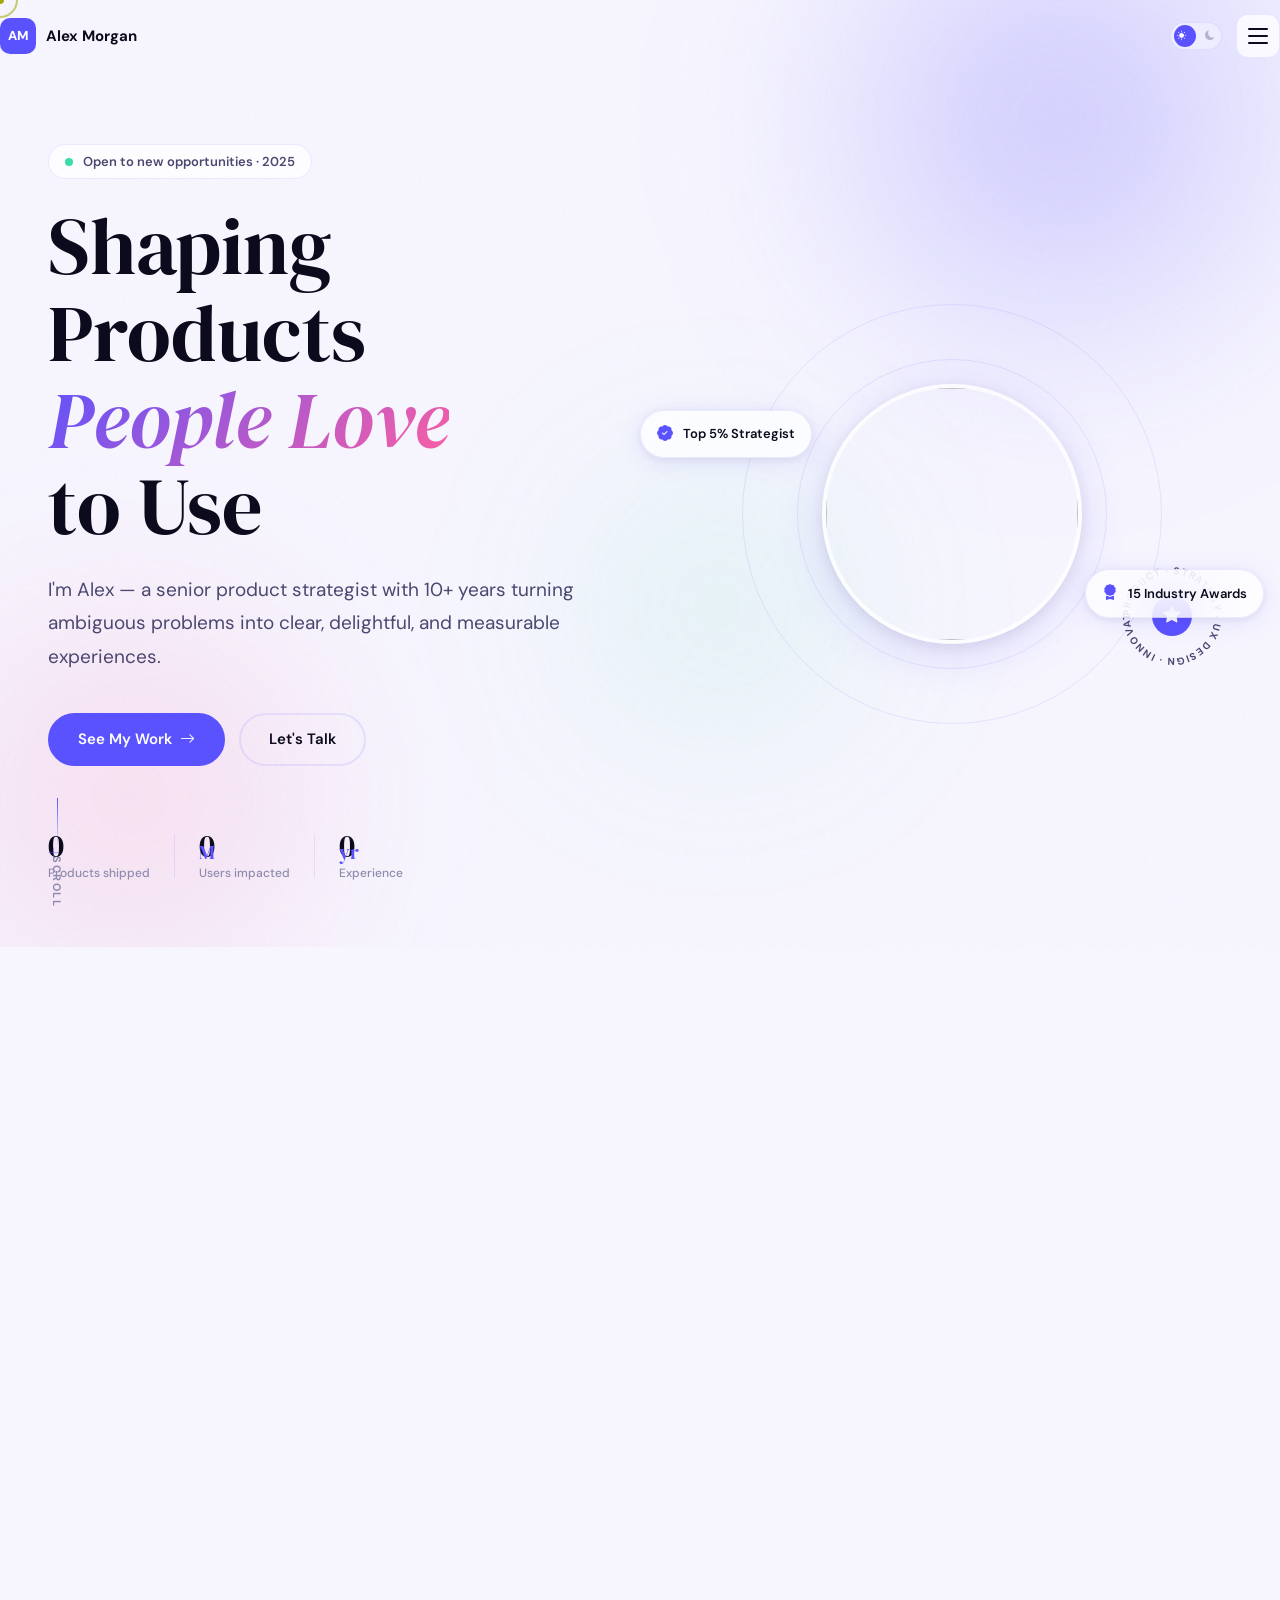
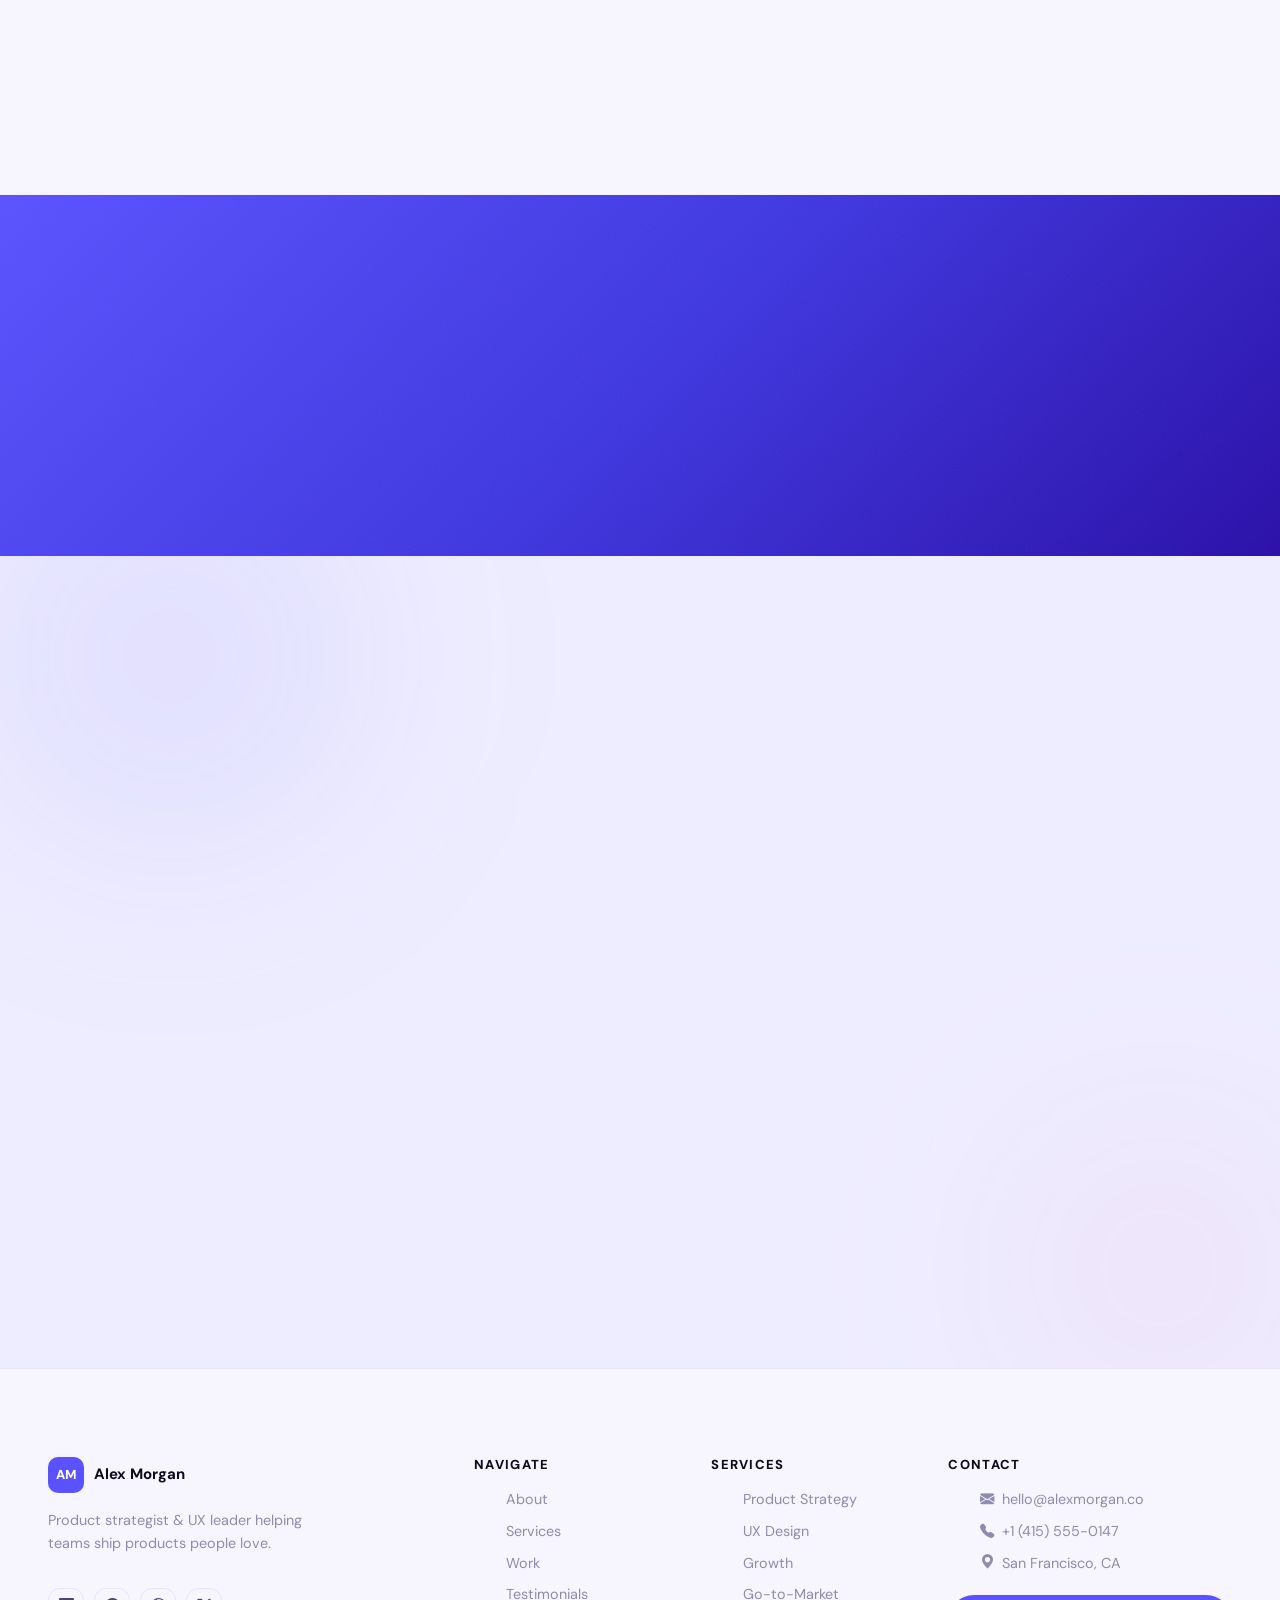
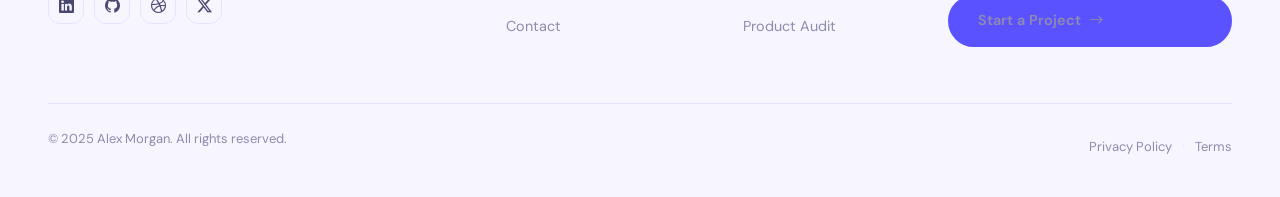
==== commit 965a5d69: "Rebuild portfolio v2: DM Serif, Bootstrap 5, GSAP, dark/light mode, full responsive design - Hero wi" ====
--- a/portfolio/index.html
+++ b/portfolio/index.html
@@ -3,702 +3,748 @@
 <head>
   <meta charset="UTF-8" />
   <meta name="viewport" content="width=device-width, initial-scale=1.0" />
-  <meta name="description" content="Alex Morgan — Creative Strategist & Brand Consultant. Helping businesses craft compelling identities that resonate and convert." />
-  <meta name="keywords" content="brand consultant, creative strategist, portfolio, marketing, design" />
+  <meta name="description" content="Alex Morgan — Senior Product Strategist & UX Leader. Turning complex problems into elegant, human-centred solutions." />
   <meta name="author" content="Alex Morgan" />
-  <title>Alex Morgan | Creative Strategist & Brand Consultant</title>
-
-  <!-- Preconnect for performance -->
+  <title>Alex Morgan | Product Strategist & UX Leader</title>
+
+  <!-- Preconnect -->
   <link rel="preconnect" href="https://fonts.googleapis.com" />
   <link rel="preconnect" href="https://fonts.gstatic.com" crossorigin />
-  <link href="https://fonts.googleapis.com/css2?family=Inter:wght@300;400;500;600;700;800;900&family=Playfair+Display:wght@400;600;700&display=swap" rel="stylesheet" />
+
+  <!-- Fonts: Clash Display (headlines) + Satoshi (body) via Google Fonts fallback -->
+  <link href="https://fonts.googleapis.com/css2?family=DM+Serif+Display:ital@0;1&family=DM+Sans:ital,opsz,wght@0,9..40,300;0,9..40,400;0,9..40,500;0,9..40,600;0,9..40,700;1,9..40,400&display=swap" rel="stylesheet" />
 
   <!-- Bootstrap Icons -->
   <link rel="stylesheet" href="https://cdn.jsdelivr.net/npm/bootstrap-icons@1.11.3/font/bootstrap-icons.min.css" />
+
+  <!-- Bootstrap CSS -->
+  <link href="https://cdn.jsdelivr.net/npm/bootstrap@5.3.3/dist/css/bootstrap.min.css" rel="stylesheet" />
 
   <!-- GSAP -->
   <script src="https://cdnjs.cloudflare.com/ajax/libs/gsap/3.12.5/gsap.min.js" defer></script>
   <script src="https://cdnjs.cloudflare.com/ajax/libs/gsap/3.12.5/ScrollTrigger.min.js" defer></script>
   <script src="https://cdnjs.cloudflare.com/ajax/libs/gsap/3.12.5/ScrollToPlugin.min.js" defer></script>
 
+  <!-- Custom CSS -->
   <link rel="stylesheet" href="css/style.css" />
 </head>
 <body>
 
-  <!-- ══════════════════════════════════════════
-       CUSTOM CURSOR
-  ══════════════════════════════════════════ -->
-  <div class="cursor-dot" id="cursorDot" aria-hidden="true"></div>
-  <div class="cursor-ring" id="cursorRing" aria-hidden="true"></div>
-
-  <!-- ══════════════════════════════════════════
-       NAVIGATION
-  ══════════════════════════════════════════ -->
-  <header class="site-header" id="siteHeader" role="banner">
-    <nav class="nav-container" aria-label="Main navigation">
-      <a href="#hero" class="nav-logo" aria-label="Alex Morgan home">
-        <span class="logo-mark">AM</span>
-        <span class="logo-text">Alex Morgan</span>
+  <!-- ░░ CURSOR ░░ -->
+  <div id="cursorDot"  class="cursor-dot"  aria-hidden="true"></div>
+  <div id="cursorRing" class="cursor-ring" aria-hidden="true"></div>
+
+  <!-- ░░ SCROLL PROGRESS ░░ -->
+  <div id="scrollProgress" class="scroll-progress" aria-hidden="true"></div>
+
+  <!-- ░░ HEADER ░░ -->
+  <header id="siteHeader" class="site-header" role="banner">
+    <div class="header-inner container-xl">
+      <a href="#hero" class="logo" aria-label="Alex Morgan — home">
+        <span class="logo-box">AM</span>
+        <span class="logo-name">Alex Morgan</span>
       </a>
-
-      <div class="nav-actions">
-        <!-- Theme Toggle -->
-        <button class="theme-toggle" id="themeToggle" aria-label="Toggle dark/light mode" aria-pressed="false">
-          <span class="toggle-track" aria-hidden="true">
-            <span class="toggle-thumb"></span>
-            <i class="bi bi-sun-fill toggle-icon toggle-icon--light"></i>
-            <i class="bi bi-moon-fill toggle-icon toggle-icon--dark"></i>
+      <div class="header-actions">
+        <!-- Theme toggle -->
+        <button id="themeToggle" class="theme-btn" aria-label="Toggle colour theme" aria-pressed="false">
+          <span class="theme-btn__track">
+            <span class="theme-btn__thumb"></span>
+            <i class="bi bi-sun-fill  theme-icon theme-icon--sun"></i>
+            <i class="bi bi-moon-fill theme-icon theme-icon--moon"></i>
           </span>
         </button>
-
         <!-- Hamburger -->
-        <button class="hamburger" id="hamburgerBtn" aria-label="Open navigation menu" aria-expanded="false" aria-controls="navOverlay">
-          <span class="hamburger-line"></span>
-          <span class="hamburger-line"></span>
-          <span class="hamburger-line"></span>
+        <button id="menuToggle" class="hamburger" aria-label="Open menu" aria-expanded="false" aria-controls="navDrawer">
+          <span class="bar bar--top"></span>
+          <span class="bar bar--mid"></span>
+          <span class="bar bar--bot"></span>
         </button>
       </div>
+    </div>
+  </header>
+
+  <!-- ░░ NAV DRAWER ░░ -->
+  <div id="navDrawer" class="nav-drawer" role="dialog" aria-modal="true" aria-label="Site navigation">
+    <div id="drawerBackdrop" class="drawer-backdrop"></div>
+    <nav class="drawer-panel" id="drawerPanel">
+      <div class="drawer-inner">
+        <div class="drawer-head">
+          <span class="drawer-label">Navigation</span>
+          <button id="drawerClose" class="drawer-close" aria-label="Close menu">
+            <i class="bi bi-x-lg"></i>
+          </button>
+        </div>
+
+        <ul class="drawer-nav" role="list">
+          <li><a href="#hero"         class="dnav-link"><em>01</em>Home</a></li>
+          <li><a href="#about"        class="dnav-link"><em>02</em>About</a></li>
+          <li><a href="#services"     class="dnav-link"><em>03</em>Services</a></li>
+          <li><a href="#why"          class="dnav-link"><em>04</em>Why Me</a></li>
+          <li><a href="#work"         class="dnav-link"><em>05</em>Work</a></li>
+          <li><a href="#testimonials" class="dnav-link"><em>06</em>Testimonials</a></li>
+          <li><a href="#contact"      class="dnav-link"><em>07</em>Contact</a></li>
+        </ul>
+
+        <div class="drawer-footer">
+          <a href="#contact" class="btn-pill drawer-cta">
+            Hire Me <i class="bi bi-arrow-up-right"></i>
+          </a>
+          <div class="drawer-socials">
+            <a href="#" aria-label="LinkedIn"   class="soc"><i class="bi bi-linkedin"></i></a>
+            <a href="#" aria-label="GitHub"     class="soc"><i class="bi bi-github"></i></a>
+            <a href="#" aria-label="Dribbble"   class="soc"><i class="bi bi-dribbble"></i></a>
+            <a href="#" aria-label="Twitter/X"  class="soc"><i class="bi bi-twitter-x"></i></a>
+          </div>
+        </div>
+      </div>
     </nav>
-  </header>
-
-  <!-- ══════════════════════════════════════════
-       NAV OVERLAY
-  ══════════════════════════════════════════ -->
-  <div class="nav-overlay" id="navOverlay" role="dialog" aria-modal="true" aria-label="Navigation menu" aria-hidden="true">
-    <div class="nav-overlay__backdrop" id="navBackdrop" aria-hidden="true"></div>
-    <div class="nav-overlay__panel" id="navPanel">
-      <div class="nav-overlay__header">
-        <span class="nav-overlay__brand">AM</span>
-        <button class="nav-overlay__close" id="navClose" aria-label="Close navigation menu">
-          <i class="bi bi-x-lg" aria-hidden="true"></i>
-        </button>
-      </div>
-
-      <nav class="nav-overlay__links" aria-label="Site sections">
-        <a href="#hero"        class="nav-link" data-section="hero">Home</a>
-        <a href="#about"       class="nav-link" data-section="about">About</a>
-        <a href="#services"    class="nav-link" data-section="services">Services</a>
-        <a href="#why-us"      class="nav-link" data-section="why-us">Why Me</a>
-        <a href="#work"        class="nav-link" data-section="work">Work</a>
-        <a href="#testimonials" class="nav-link" data-section="testimonials">Testimonials</a>
-        <a href="#contact"     class="nav-link" data-section="contact">Contact</a>
-      </nav>
-
-      <div class="nav-overlay__cta">
-        <a href="#contact" class="btn btn--primary nav-cta-btn">
-          Let's Work Together
-          <i class="bi bi-arrow-right" aria-hidden="true"></i>
-        </a>
-      </div>
-
-      <div class="nav-overlay__social">
-        <a href="#" aria-label="LinkedIn"><i class="bi bi-linkedin"></i></a>
-        <a href="#" aria-label="Twitter"><i class="bi bi-twitter-x"></i></a>
-        <a href="#" aria-label="Instagram"><i class="bi bi-instagram"></i></a>
-        <a href="#" aria-label="Dribbble"><i class="bi bi-dribbble"></i></a>
-      </div>
-    </div>
   </div>
 
-  <main id="main-content">
-
-    <!-- ══════════════════════════════════════════
-         HERO SECTION
-    ══════════════════════════════════════════ -->
-    <section class="hero" id="hero" aria-labelledby="heroHeading">
-      <div class="hero__bg" aria-hidden="true">
-        <div class="hero__gradient-orb hero__gradient-orb--1"></div>
-        <div class="hero__gradient-orb hero__gradient-orb--2"></div>
-        <div class="hero__gradient-orb hero__gradient-orb--3"></div>
-        <div class="hero__grid-overlay"></div>
-      </div>
-
-      <div class="hero__content">
-        <div class="hero__eyebrow" data-animate="fade-up">
-          <span class="eyebrow-dot"></span>
-          Available for Projects
-        </div>
-
-        <h1 class="hero__title" id="heroHeading">
-          <span class="hero__title-line" data-animate="fade-up" data-delay="0.1">Crafting Stories</span>
-          <span class="hero__title-line hero__title-line--accent" data-animate="fade-up" data-delay="0.2">That Move</span>
-          <span class="hero__title-line" data-animate="fade-up" data-delay="0.3">People Forward</span>
-        </h1>
-
-        <p class="hero__subtitle" data-animate="fade-up" data-delay="0.4">
-          I'm <strong>Alex Morgan</strong> — a Creative Strategist & Brand Consultant helping ambitious businesses build identities that resonate, convert, and endure.
-        </p>
-
-        <div class="hero__actions" data-animate="fade-up" data-delay="0.5">
-          <a href="#work" class="btn btn--primary btn--lg">
-            View My Work
-            <i class="bi bi-arrow-down-right" aria-hidden="true"></i>
-          </a>
-          <a href="#about" class="btn btn--ghost btn--lg">
-            Learn More
-          </a>
-        </div>
-
-        <div class="hero__stats" data-animate="fade-up" data-delay="0.6">
-          <div class="hero__stat">
-            <span class="stat-number" data-count="120">0</span><span class="stat-suffix">+</span>
-            <span class="stat-label">Projects Delivered</span>
-          </div>
-          <div class="hero__stat-divider" aria-hidden="true"></div>
-          <div class="hero__stat">
-            <span class="stat-number" data-count="8">0</span><span class="stat-suffix">yrs</span>
-            <span class="stat-label">Experience</span>
-          </div>
-          <div class="hero__stat-divider" aria-hidden="true"></div>
-          <div class="hero__stat">
-            <span class="stat-number" data-count="95">0</span><span class="stat-suffix">%</span>
-            <span class="stat-label">Client Satisfaction</span>
-          </div>
-        </div>
-      </div>
-
-      <div class="hero__scroll-hint" aria-hidden="true">
+  <main>
+
+    <!-- ░░░░░░░░░░░░░░░░░░░░░░░░░░░░░░
+         HERO
+    ░░░░░░░░░░░░░░░░░░░░░░░░░░░░░░ -->
+    <section id="hero" class="hero" aria-label="Introduction">
+      <!-- Ambient blobs -->
+      <div class="blob blob--a" aria-hidden="true"></div>
+      <div class="blob blob--b" aria-hidden="true"></div>
+      <div class="blob blob--c" aria-hidden="true"></div>
+      <!-- Grain overlay -->
+      <div class="grain" aria-hidden="true"></div>
+
+      <div class="container-xl hero-grid">
+        <!-- Left copy -->
+        <div class="hero-copy">
+          <div class="hero-eyebrow" data-h="eyebrow">
+            <span class="pulse-dot" aria-hidden="true"></span>
+            Open to new opportunities · 2025
+          </div>
+
+          <h1 class="hero-title">
+            <span data-h="line">Shaping Products</span>
+            <span data-h="line" class="gradient-text"><em>People Love</em></span>
+            <span data-h="line">to Use</span>
+          </h1>
+
+          <p class="hero-sub" data-h="sub">
+            I'm Alex — a senior product strategist with 10+ years turning
+            ambiguous problems into clear, delightful, and measurable experiences.
+          </p>
+
+          <div class="hero-btns" data-h="btns">
+            <a href="#work"    class="btn-pill">See My Work <i class="bi bi-arrow-right"></i></a>
+            <a href="#contact" class="btn-ghost">Let's Talk</a>
+          </div>
+
+          <div class="hero-kpis" data-h="kpis">
+            <div class="kpi">
+              <b class="kpi-val" data-count="150">0</b><sup>+</sup>
+              <span>Products shipped</span>
+            </div>
+            <div class="kpi-sep" aria-hidden="true"></div>
+            <div class="kpi">
+              <b class="kpi-val" data-count="32">0</b><sup>M</sup>
+              <span>Users impacted</span>
+            </div>
+            <div class="kpi-sep" aria-hidden="true"></div>
+            <div class="kpi">
+              <b class="kpi-val" data-count="10">0</b><sup>yr</sup>
+              <span>Experience</span>
+            </div>
+          </div>
+        </div>
+
+        <!-- Right visual -->
+        <div class="hero-visual" data-h="visual" aria-hidden="true">
+          <div class="hv-ring hv-ring--outer"></div>
+          <div class="hv-ring hv-ring--mid"></div>
+          <div class="hv-avatar">
+            <img src="https://images.unsplash.com/photo-1560250097-0b93528c311a?w=480&q=80"
+                 alt="" role="presentation" />
+          </div>
+          <!-- Floating chips -->
+          <div class="hv-chip hv-chip--1 glass-card">
+            <i class="bi bi-patch-check-fill"></i>
+            <span>Top 5% Strategist</span>
+          </div>
+          <div class="hv-chip hv-chip--2 glass-card">
+            <i class="bi bi-award-fill"></i>
+            <span>15 Industry Awards</span>
+          </div>
+
+          <!-- Rotating badge -->
+          <div class="hv-badge">
+            <svg viewBox="0 0 120 120" width="120" height="120">
+              <defs>
+                <path id="bc" d="M60,60 m-42,0 a42,42 0 1,1 84,0 a42,42 0 1,1 -84,0"/>
+              </defs>
+              <text>
+                <textPath href="#bc" class="badge-text">
+                  Product · Strategy · UX Design · Innovation ·&nbsp;
+                </textPath>
+              </text>
+            </svg>
+            <div class="hv-badge-center"><i class="bi bi-star-fill"></i></div>
+          </div>
+        </div>
+      </div>
+
+      <!-- Scroll cue -->
+      <div class="scroll-cue" aria-hidden="true">
+        <div class="sc-line"></div>
         <span>Scroll</span>
-        <div class="scroll-line"></div>
-      </div>
-
-      <!-- Floating badge -->
-      <div class="hero__badge" aria-hidden="true">
-        <svg viewBox="0 0 100 100" class="badge-ring">
-          <path id="badgePath" d="M 50,50 m -37,0 a 37,37 0 1,1 74,0 a 37,37 0 1,1 -74,0" fill="none"/>
-          <text>
-            <textPath href="#badgePath">CREATIVE STRATEGY • BRAND CONSULTING •&nbsp;</textPath>
-          </text>
-        </svg>
-        <div class="badge-center">
-          <i class="bi bi-stars"></i>
-        </div>
       </div>
     </section>
 
-    <!-- ══════════════════════════════════════════
-         ABOUT SECTION
-    ══════════════════════════════════════════ -->
-    <section class="about section-padding" id="about" aria-labelledby="aboutHeading">
-      <div class="container">
-        <div class="about__grid">
-
-          <div class="about__visual">
-            <div class="about__img-wrapper">
-              <div class="about__img-bg" aria-hidden="true"></div>
-              <img
-                src="https://images.unsplash.com/photo-1573496359142-b8d87734a5a2?w=600&q=80"
-                alt="Alex Morgan, Creative Strategist"
-                class="about__img"
-                loading="lazy"
-                width="600"
-                height="700"
-              />
-              <div class="about__img-card glass-card" aria-hidden="true">
-                <i class="bi bi-award-fill"></i>
-                <span>Top 1% Consultant</span>
-              </div>
-            </div>
-          </div>
-
-          <div class="about__content">
-            <div class="section-eyebrow">About Me</div>
-            <h2 class="section-title" id="aboutHeading">
-              Turning Vision Into <span class="text-accent">Lasting Impact</span>
-            </h2>
-            <p class="about__lead">
-              With over 8 years working at the intersection of strategy, creativity, and business growth, I partner with founders and executives to build brands that don't just look good — they perform.
+    <!-- ░░░░░░░░░░░░░░░░░░░░░░░░░░░░░░
+         ABOUT
+    ░░░░░░░░░░░░░░░░░░░░░░░░░░░░░░ -->
+    <section id="about" class="section-pad about-sec" aria-label="About">
+      <div class="container-xl">
+        <div class="row align-items-center g-5">
+
+          <!-- Image column -->
+          <div class="col-lg-5" data-reveal="left">
+            <div class="about-img-wrap">
+              <div class="about-img-halo" aria-hidden="true"></div>
+              <img src="https://images.unsplash.com/photo-1573496359142-b8d87734a5a2?w=600&q=80"
+                   alt="Alex Morgan, Product Strategist"
+                   class="about-img" width="480" height="540" loading="lazy" />
+
+              <div class="glass-card about-badge-card">
+                <div class="abc-icon"><i class="bi bi-briefcase-fill"></i></div>
+                <div>
+                  <p class="abc-val">10+ Years</p>
+                  <p class="abc-lbl">Industry Expertise</p>
+                </div>
+              </div>
+
+              <div class="glass-card about-tag-card">
+                <i class="bi bi-graph-up-arrow" style="color:var(--accent)"></i>
+                <span>240% avg. growth</span>
+              </div>
+            </div>
+          </div>
+
+          <!-- Copy column -->
+          <div class="col-lg-7" data-reveal="right">
+            <p class="sec-label">About Me</p>
+            <h2 class="sec-title">Building Products That<br><em>Drive Real Results</em></h2>
+            <p class="sec-body">
+              I'm a product strategist and UX leader based in San Francisco. My expertise spans
+              discovery, product definition, cross-functional leadership, and go-to-market strategy
+              — bridging the gap between user needs and business outcomes.
             </p>
-            <p class="about__body">
-              My approach blends rigorous strategic thinking with an intuitive creative sensibility. From Fortune 500 companies to fast-growing startups, I've helped organisations discover their authentic voice and translate it into every touchpoint of the customer experience.
+            <p class="sec-body mt-3">
+              I've led teams at hypergrowth startups and Fortune 500s alike, bringing the same
+              rigour, curiosity, and craft to every engagement — from 0→1 launches to complex
+              platform redesigns affecting millions of users.
             </p>
 
-            <ul class="about__values">
-              <li><i class="bi bi-check-circle-fill" aria-hidden="true"></i> Strategy-first creative approach</li>
-              <li><i class="bi bi-check-circle-fill" aria-hidden="true"></i> Deep research & audience insight</li>
-              <li><i class="bi bi-check-circle-fill" aria-hidden="true"></i> Measurable, outcome-driven work</li>
-              <li><i class="bi bi-check-circle-fill" aria-hidden="true"></i> Long-term partnership mindset</li>
+            <div class="skill-tags">
+              <span class="stag">Product Strategy</span>
+              <span class="stag">UX Research</span>
+              <span class="stag">Design Thinking</span>
+              <span class="stag">Agile / Scrum</span>
+              <span class="stag">Data Analytics</span>
+              <span class="stag">Cross-Functional Leadership</span>
+              <span class="stag">Go-to-Market</span>
+            </div>
+
+            <div class="about-actions">
+              <a href="#contact" class="btn-pill">Work With Me <i class="bi bi-arrow-right"></i></a>
+              <a href="#" class="cv-link"><i class="bi bi-file-earmark-pdf"></i> Download CV</a>
+            </div>
+          </div>
+
+        </div>
+      </div>
+    </section>
+
+    <!-- ░░░░░░░░░░░░░░░░░░░░░░░░░░░░░░
+         SERVICES
+    ░░░░░░░░░░░░░░░░░░░░░░░░░░░░░░ -->
+    <section id="services" class="section-pad services-sec" aria-label="Services">
+      <div class="container-xl">
+        <div class="sec-header text-center" data-reveal="up">
+          <p class="sec-label">What I Offer</p>
+          <h2 class="sec-title">Services for <em>Forward-Thinking</em> Teams</h2>
+          <p class="sec-sub">End-to-end product and strategy services that help ambitious organisations move from insight to impact.</p>
+        </div>
+
+        <div class="services-grid">
+
+          <article class="glass-card svc-card" data-reveal="up" data-delay="0">
+            <div class="svc-icon"><i class="bi bi-compass-fill"></i></div>
+            <h3>Product Strategy</h3>
+            <p>Vision setting, roadmap definition, and prioritisation frameworks that align teams and accelerate delivery.</p>
+            <a href="#contact" class="svc-link">Get started <i class="bi bi-arrow-right"></i></a>
+          </article>
+
+          <article class="glass-card svc-card svc-card--featured" data-reveal="up" data-delay="80">
+            <span class="svc-badge">Most Popular</span>
+            <div class="svc-icon"><i class="bi bi-layout-wtf"></i></div>
+            <h3>UX & Product Design</h3>
+            <p>Research-backed design — from user interviews and journey mapping to high-fidelity prototypes and design systems.</p>
+            <a href="#contact" class="svc-link">Get started <i class="bi bi-arrow-right"></i></a>
+          </article>
+
+          <article class="glass-card svc-card" data-reveal="up" data-delay="160">
+            <div class="svc-icon"><i class="bi bi-bar-chart-line-fill"></i></div>
+            <h3>Growth & Analytics</h3>
+            <p>Funnel analysis, experimentation programmes, and data-driven growth loops that deliver sustainable results.</p>
+            <a href="#contact" class="svc-link">Get started <i class="bi bi-arrow-right"></i></a>
+          </article>
+
+          <article class="glass-card svc-card" data-reveal="up" data-delay="0">
+            <div class="svc-icon"><i class="bi bi-people-fill"></i></div>
+            <h3>Team Leadership</h3>
+            <p>Building and coaching high-performing product teams, establishing processes and culture that scale with your organisation.</p>
+            <a href="#contact" class="svc-link">Get started <i class="bi bi-arrow-right"></i></a>
+          </article>
+
+          <article class="glass-card svc-card" data-reveal="up" data-delay="80">
+            <div class="svc-icon"><i class="bi bi-rocket-takeoff-fill"></i></div>
+            <h3>Go-to-Market</h3>
+            <p>Positioning, launch planning, and cross-functional co-ordination to ensure your product enters the market with impact.</p>
+            <a href="#contact" class="svc-link">Get started <i class="bi bi-arrow-right"></i></a>
+          </article>
+
+          <article class="glass-card svc-card" data-reveal="up" data-delay="160">
+            <div class="svc-icon"><i class="bi bi-clipboard2-data-fill"></i></div>
+            <h3>Product Audits</h3>
+            <p>Comprehensive reviews of your existing product experience, surfacing quick wins and strategic opportunities.</p>
+            <a href="#contact" class="svc-link">Get started <i class="bi bi-arrow-right"></i></a>
+          </article>
+
+        </div>
+      </div>
+    </section>
+
+    <!-- ░░░░░░░░░░░░░░░░░░░░░░░░░░░░░░
+         WHY CHOOSE ME
+    ░░░░░░░░░░░░░░░░░░░░░░░░░░░░░░ -->
+    <section id="why" class="section-pad why-sec" aria-label="Why choose me">
+      <div class="container-xl">
+        <div class="row align-items-center g-5">
+
+          <div class="col-lg-6" data-reveal="left">
+            <p class="sec-label">Why Work With Me</p>
+            <h2 class="sec-title">A Strategist Who<br>Also <em>Ships</em></h2>
+            <p class="sec-body">I don't just produce decks — I stay in the room until the product is live and the metrics move. Here's what that looks like in practice.</p>
+
+            <ul class="why-list">
+              <li data-reveal="up" data-delay="0">
+                <div class="wl-num">01</div>
+                <div>
+                  <h4>Outcome-Obsessed</h4>
+                  <p>Every decision traces back to a measurable business or user outcome — not activity or aesthetics.</p>
+                </div>
+              </li>
+              <li data-reveal="up" data-delay="80">
+                <div class="wl-num">02</div>
+                <div>
+                  <h4>Clear Communication</h4>
+                  <p>I write clearly, listen actively, and translate between technical, design, and business stakeholders with ease.</p>
+                </div>
+              </li>
+              <li data-reveal="up" data-delay="160">
+                <div class="wl-num">03</div>
+                <div>
+                  <h4>Speed Without Shortcuts</h4>
+                  <p>Rapid iteration through disciplined process — I know which corners to cut and which never to.</p>
+                </div>
+              </li>
+              <li data-reveal="up" data-delay="240">
+                <div class="wl-num">04</div>
+                <div>
+                  <h4>Long-Term Partnership</h4>
+                  <p>I stay engaged post-launch, tracking results and iterating until the impact is real and sustained.</p>
+                </div>
+              </li>
             </ul>
-
-            <div class="about__cta">
-              <a href="#contact" class="btn btn--primary">Start a Conversation</a>
-              <a href="#" class="btn btn--outline" download aria-label="Download resume PDF">
-                <i class="bi bi-download" aria-hidden="true"></i> Download CV
-              </a>
-            </div>
-          </div>
+          </div>
+
+          <div class="col-lg-6" data-reveal="right">
+            <div class="why-card-stack">
+              <div class="glass-card wcs-back"  aria-hidden="true"></div>
+              <div class="glass-card wcs-mid"   aria-hidden="true"></div>
+              <div class="glass-card wcs-front">
+                <div class="wcf-header">
+                  <div class="wcf-icon"><i class="bi bi-graph-up-arrow"></i></div>
+                  <span class="wcf-tag">Average client result</span>
+                </div>
+                <div class="wcf-metric">
+                  <span class="wcf-num">2.8<span class="wcf-x">×</span></span>
+                  <span class="wcf-lbl">Revenue Growth</span>
+                </div>
+                <div class="wcf-bars">
+                  <div class="wbar">
+                    <span>Before</span>
+                    <div class="wbar-track"><div class="wbar-fill wbar-fill--before" style="--w:28%"></div></div>
+                    <b>28%</b>
+                  </div>
+                  <div class="wbar">
+                    <span>After</span>
+                    <div class="wbar-track"><div class="wbar-fill wbar-fill--after" style="--w:78%"></div></div>
+                    <b>78%</b>
+                  </div>
+                </div>
+                <p class="wcf-note">Based on 40+ client engagements, 2018–2024.</p>
+              </div>
+            </div>
+          </div>
+
         </div>
       </div>
     </section>
 
-    <!-- ══════════════════════════════════════════
-         SERVICES SECTION
-    ══════════════════════════════════════════ -->
-    <section class="services section-padding section-alt" id="services" aria-labelledby="servicesHeading">
-      <div class="container">
-        <div class="section-header">
-          <div class="section-eyebrow">What I Do</div>
-          <h2 class="section-title" id="servicesHeading">Services Built for <span class="text-accent">Real Results</span></h2>
-          <p class="section-subtitle">Every engagement is tailored to your unique goals — no templates, no shortcuts.</p>
-        </div>
-
-        <div class="services__grid">
-
-          <article class="service-card glass-card" data-tilt>
-            <div class="service-card__icon" aria-hidden="true">
-              <i class="bi bi-compass"></i>
-            </div>
-            <h3 class="service-card__title">Brand Strategy</h3>
-            <p class="service-card__desc">Positioning, messaging architecture, and competitive differentiation that sets you apart in even the noisiest markets.</p>
-            <a href="#contact" class="service-card__link">
-              Start a project <i class="bi bi-arrow-right" aria-hidden="true"></i>
-            </a>
-          </article>
-
-          <article class="service-card glass-card service-card--featured" data-tilt>
-            <div class="service-card__badge">Most Popular</div>
-            <div class="service-card__icon" aria-hidden="true">
-              <i class="bi bi-palette2"></i>
-            </div>
-            <h3 class="service-card__title">Creative Direction</h3>
-            <p class="service-card__desc">Visual identity systems, art direction, and brand expression guidelines that keep every asset consistent and compelling.</p>
-            <a href="#contact" class="service-card__link">
-              Start a project <i class="bi bi-arrow-right" aria-hidden="true"></i>
-            </a>
-          </article>
-
-          <article class="service-card glass-card" data-tilt>
-            <div class="service-card__icon" aria-hidden="true">
-              <i class="bi bi-megaphone"></i>
-            </div>
-            <h3 class="service-card__title">Content Strategy</h3>
-            <p class="service-card__desc">Editorial frameworks, content calendars, and storytelling playbooks that build audience trust over time.</p>
-            <a href="#contact" class="service-card__link">
-              Start a project <i class="bi bi-arrow-right" aria-hidden="true"></i>
-            </a>
-          </article>
-
-          <article class="service-card glass-card" data-tilt>
-            <div class="service-card__icon" aria-hidden="true">
-              <i class="bi bi-graph-up-arrow"></i>
-            </div>
-            <h3 class="service-card__title">Growth Consulting</h3>
-            <p class="service-card__desc">Go-to-market strategies, launch plans, and growth frameworks that convert attention into measurable business outcomes.</p>
-            <a href="#contact" class="service-card__link">
-              Start a project <i class="bi bi-arrow-right" aria-hidden="true"></i>
-            </a>
-          </article>
-
-          <article class="service-card glass-card" data-tilt>
-            <div class="service-card__icon" aria-hidden="true">
-              <i class="bi bi-people"></i>
-            </div>
-            <h3 class="service-card__title">Executive Coaching</h3>
-            <p class="service-card__desc">1:1 coaching for founders and senior leaders — refining personal brand, communication, and leadership presence.</p>
-            <a href="#contact" class="service-card__link">
-              Start a project <i class="bi bi-arrow-right" aria-hidden="true"></i>
-            </a>
-          </article>
-
-          <article class="service-card glass-card" data-tilt>
-            <div class="service-card__icon" aria-hidden="true">
-              <i class="bi bi-layers"></i>
-            </div>
-            <h3 class="service-card__title">Digital Experience</h3>
-            <p class="service-card__desc">UX strategy and digital brand experience design — from websites to campaigns — rooted in user psychology.</p>
-            <a href="#contact" class="service-card__link">
-              Start a project <i class="bi bi-arrow-right" aria-hidden="true"></i>
-            </a>
+    <!-- ░░░░░░░░░░░░░░░░░░░░░░░░░░░░░░
+         FEATURED WORK
+    ░░░░░░░░░░░░░░░░░░░░░░░░░░░░░░ -->
+    <section id="work" class="section-pad work-sec" aria-label="Featured work">
+      <div class="container-xl">
+        <div class="sec-header text-center" data-reveal="up">
+          <p class="sec-label">Portfolio</p>
+          <h2 class="sec-title">Selected <em>Work</em></h2>
+          <p class="sec-sub">A curated set of case studies across strategy, design, and growth.</p>
+        </div>
+
+        <!-- Filters -->
+        <div class="work-filters" role="group" aria-label="Filter projects" data-reveal="up">
+          <button class="wf-btn active" data-filter="all">All</button>
+          <button class="wf-btn" data-filter="strategy">Strategy</button>
+          <button class="wf-btn" data-filter="ux">UX Design</button>
+          <button class="wf-btn" data-filter="growth">Growth</button>
+          <button class="wf-btn" data-filter="launch">Launch</button>
+        </div>
+
+        <!-- Grid -->
+        <div class="work-grid" id="workGrid">
+
+          <article class="work-card work-card--wide" data-cat="strategy" data-reveal="up">
+            <div class="wc-img-wrap">
+              <img src="https://images.unsplash.com/photo-1551434678-e076c223a692?w=900&q=80"
+                   alt="Orbit — Platform Rebuild" class="wc-img" loading="lazy" />
+              <div class="wc-overlay">
+                <span class="wc-tag">Strategy · UX</span>
+                <a href="#" class="wc-arrow" aria-label="View Orbit project"><i class="bi bi-arrow-up-right"></i></a>
+              </div>
+            </div>
+            <div class="wc-body">
+              <p class="wc-cat">Strategy · UX Design</p>
+              <h3>Orbit — Enterprise Platform Rebuild</h3>
+              <p>Led a 14-month 0→1 rebuild of a $120M SaaS platform, reducing churn by 38%.</p>
+            </div>
+          </article>
+
+          <article class="work-card" data-cat="ux" data-reveal="up">
+            <div class="wc-img-wrap">
+              <img src="https://images.unsplash.com/photo-1609921212029-bb5a28e60960?w=600&q=80"
+                   alt="Bloom Mobile App" class="wc-img" loading="lazy" />
+              <div class="wc-overlay">
+                <span class="wc-tag">UX Design</span>
+                <a href="#" class="wc-arrow" aria-label="View Bloom project"><i class="bi bi-arrow-up-right"></i></a>
+              </div>
+            </div>
+            <div class="wc-body">
+              <p class="wc-cat">UX Design · Mobile</p>
+              <h3>Bloom Health App</h3>
+              <p>Consumer wellness app reaching 1.2M downloads in 6 months.</p>
+            </div>
+          </article>
+
+          <article class="work-card" data-cat="growth" data-reveal="up">
+            <div class="wc-img-wrap">
+              <img src="https://images.unsplash.com/photo-1460925895917-afdab827c52f?w=600&q=80"
+                   alt="Apex Growth Programme" class="wc-img" loading="lazy" />
+              <div class="wc-overlay">
+                <span class="wc-tag">Growth</span>
+                <a href="#" class="wc-arrow" aria-label="View Apex project"><i class="bi bi-arrow-up-right"></i></a>
+              </div>
+            </div>
+            <div class="wc-body">
+              <p class="wc-cat">Growth · Analytics</p>
+              <h3>Apex Growth Programme</h3>
+              <p>Experimentation system driving 210% improvement in activation rate.</p>
+            </div>
+          </article>
+
+          <article class="work-card" data-cat="launch" data-reveal="up">
+            <div class="wc-img-wrap">
+              <img src="https://images.unsplash.com/photo-1518770660439-4636190af475?w=600&q=80"
+                   alt="Nova Launch" class="wc-img" loading="lazy" />
+              <div class="wc-overlay">
+                <span class="wc-tag">Launch</span>
+                <a href="#" class="wc-arrow" aria-label="View Nova project"><i class="bi bi-arrow-up-right"></i></a>
+              </div>
+            </div>
+            <div class="wc-body">
+              <p class="wc-cat">Go-to-Market · Launch</p>
+              <h3>Nova — B2B SaaS Launch</h3>
+              <p>Full GTM strategy and launch execution reaching $2M ARR in year one.</p>
+            </div>
+          </article>
+
+          <article class="work-card" data-cat="ux" data-reveal="up">
+            <div class="wc-img-wrap">
+              <img src="https://images.unsplash.com/photo-1499750310107-5fef28a66643?w=600&q=80"
+                   alt="Crest Design System" class="wc-img" loading="lazy" />
+              <div class="wc-overlay">
+                <span class="wc-tag">UX Design</span>
+                <a href="#" class="wc-arrow" aria-label="View Crest project"><i class="bi bi-arrow-up-right"></i></a>
+              </div>
+            </div>
+            <div class="wc-body">
+              <p class="wc-cat">Design System · UX</p>
+              <h3>Crest Design System</h3>
+              <p>Component library adopted by 6 product teams, cutting delivery time by 45%.</p>
+            </div>
+          </article>
+
+          <article class="work-card" data-cat="strategy" data-reveal="up">
+            <div class="wc-img-wrap">
+              <img src="https://images.unsplash.com/photo-1504384308090-c894fdcc538d?w=600&q=80"
+                   alt="Meridian Pivot" class="wc-img" loading="lazy" />
+              <div class="wc-overlay">
+                <span class="wc-tag">Strategy</span>
+                <a href="#" class="wc-arrow" aria-label="View Meridian project"><i class="bi bi-arrow-up-right"></i></a>
+              </div>
+            </div>
+            <div class="wc-body">
+              <p class="wc-cat">Strategy · Pivot</p>
+              <h3>Meridian Strategic Pivot</h3>
+              <p>Repositioning a Series B fintech for enterprise — 3× increase in deal size.</p>
+            </div>
           </article>
 
         </div>
       </div>
     </section>
 
-    <!-- ══════════════════════════════════════════
-         WHY CHOOSE US SECTION
-    ══════════════════════════════════════════ -->
-    <section class="why-us section-padding" id="why-us" aria-labelledby="whyUsHeading">
-      <div class="container">
-        <div class="why-us__grid">
-
-          <div class="why-us__content">
-            <div class="section-eyebrow">Why Work With Me</div>
-            <h2 class="section-title" id="whyUsHeading">The Difference is in <span class="text-accent">the Detail</span></h2>
-            <p class="section-subtitle--left">
-              I don't hand off to junior teams. You get my direct involvement from brief to final delivery — with obsessive attention to quality at every stage.
-            </p>
-
-            <div class="why-us__pillars">
-
-              <div class="pillar">
-                <div class="pillar__num" aria-hidden="true">01</div>
-                <div class="pillar__body">
-                  <h3 class="pillar__title">Research-Led Thinking</h3>
-                  <p>Every recommendation is backed by market research, competitor analysis, and genuine audience empathy — not assumptions.</p>
-                </div>
-              </div>
-
-              <div class="pillar">
-                <div class="pillar__num" aria-hidden="true">02</div>
-                <div class="pillar__body">
-                  <h3 class="pillar__title">Collaborative Process</h3>
-                  <p>You're a partner, not a passive recipient. Clear milestones, regular check-ins, and an open-door communication policy throughout.</p>
-                </div>
-              </div>
-
-              <div class="pillar">
-                <div class="pillar__num" aria-hidden="true">03</div>
-                <div class="pillar__body">
-                  <h3 class="pillar__title">Results You Can Measure</h3>
-                  <p>Brand clarity, pipeline growth, stronger retention — every engagement is tied to KPIs that matter to your business.</p>
-                </div>
-              </div>
-
-            </div>
-          </div>
-
-          <div class="why-us__visual">
-            <div class="why-us__card-stack">
-              <div class="stack-card stack-card--back glass-card" aria-hidden="true"></div>
-              <div class="stack-card stack-card--mid glass-card" aria-hidden="true"></div>
-              <div class="stack-card stack-card--front glass-card">
-                <div class="stack-card__inner">
-                  <div class="stack-metric">
-                    <span class="stack-metric__num counter" data-count="3.4">0</span><span class="stack-metric__suffix">×</span>
-                    <span class="stack-metric__label">Average ROI</span>
-                  </div>
-                  <hr class="stack-divider" aria-hidden="true" />
-                  <p class="stack-quote">"Alex redefined how we think about our brand. The results were immediate and lasting."</p>
-                  <div class="stack-author">
-                    <img src="https://i.pravatar.cc/48?img=12" alt="Client headshot" width="48" height="48" loading="lazy" />
-                    <div>
-                      <strong>Sarah Chen</strong>
-                      <span>CEO, NovaTech</span>
-                    </div>
-                  </div>
-                </div>
-              </div>
-            </div>
-          </div>
-
-        </div>
-      </div>
-    </section>
-
-    <!-- ══════════════════════════════════════════
-         FEATURED WORK SECTION
-    ══════════════════════════════════════════ -->
-    <section class="work section-padding section-alt" id="work" aria-labelledby="workHeading">
-      <div class="container">
-        <div class="section-header">
-          <div class="section-eyebrow">Featured Work</div>
-          <h2 class="section-title" id="workHeading">Selected <span class="text-accent">Projects</span></h2>
-          <p class="section-subtitle">A curated look at recent brand, strategy, and digital work.</p>
-        </div>
-
-        <div class="work__filter" role="group" aria-label="Filter projects">
-          <button class="filter-btn active" data-filter="all">All</button>
-          <button class="filter-btn" data-filter="brand">Brand</button>
-          <button class="filter-btn" data-filter="strategy">Strategy</button>
-          <button class="filter-btn" data-filter="digital">Digital</button>
-        </div>
-
-        <div class="work__grid">
-
-          <article class="work-card" data-category="brand">
-            <div class="work-card__img-wrap">
-              <img src="https://images.unsplash.com/photo-1561070791-2526d30994b5?w=700&q=80" alt="NovaTech brand identity project" loading="lazy" width="700" height="460" />
-              <div class="work-card__overlay">
-                <a href="#" class="work-card__view" aria-label="View NovaTech project">
-                  <i class="bi bi-arrow-up-right" aria-hidden="true"></i>
-                </a>
-              </div>
-            </div>
-            <div class="work-card__body">
-              <span class="work-card__tag">Brand Identity</span>
-              <h3 class="work-card__title">NovaTech Rebrand</h3>
-              <p class="work-card__desc">Complete visual identity overhaul for a SaaS scale-up, including logo system, design tokens, and brand guidelines.</p>
-            </div>
-          </article>
-
-          <article class="work-card work-card--wide" data-category="strategy">
-            <div class="work-card__img-wrap">
-              <img src="https://images.unsplash.com/photo-1552664730-d307ca884978?w=1000&q=80" alt="Meridian growth strategy project" loading="lazy" width="1000" height="460" />
-              <div class="work-card__overlay">
-                <a href="#" class="work-card__view" aria-label="View Meridian project">
-                  <i class="bi bi-arrow-up-right" aria-hidden="true"></i>
-                </a>
-              </div>
-            </div>
-            <div class="work-card__body">
-              <span class="work-card__tag">Growth Strategy</span>
-              <h3 class="work-card__title">Meridian GTM Launch</h3>
-              <p class="work-card__desc">Full go-to-market strategy for a fintech product launch — resulting in 40K users in the first 90 days.</p>
-            </div>
-          </article>
-
-          <article class="work-card" data-category="digital">
-            <div class="work-card__img-wrap">
-              <img src="https://images.unsplash.com/photo-1498050108023-c5249f4df085?w=700&q=80" alt="Lumina digital experience project" loading="lazy" width="700" height="460" />
-              <div class="work-card__overlay">
-                <a href="#" class="work-card__view" aria-label="View Lumina project">
-                  <i class="bi bi-arrow-up-right" aria-hidden="true"></i>
-                </a>
-              </div>
-            </div>
-            <div class="work-card__body">
-              <span class="work-card__tag">Digital Experience</span>
-              <h3 class="work-card__title">Lumina UX Strategy</h3>
-              <p class="work-card__desc">End-to-end digital experience audit and redesign strategy for a consumer wellness platform.</p>
-            </div>
-          </article>
-
-          <article class="work-card" data-category="brand">
-            <div class="work-card__img-wrap">
-              <img src="https://images.unsplash.com/photo-1524234107056-1c1f48f64ab8?w=700&q=80" alt="Aurelius brand project" loading="lazy" width="700" height="460" />
-              <div class="work-card__overlay">
-                <a href="#" class="work-card__view" aria-label="View Aurelius project">
-                  <i class="bi bi-arrow-up-right" aria-hidden="true"></i>
-                </a>
-              </div>
-            </div>
-            <div class="work-card__body">
-              <span class="work-card__tag">Brand Strategy</span>
-              <h3 class="work-card__title">Aurelius Positioning</h3>
-              <p class="work-card__desc">Repositioning strategy for a luxury hospitality brand entering new international markets.</p>
-            </div>
-          </article>
-
-        </div>
-
-        <div class="work__cta">
-          <a href="#contact" class="btn btn--outline btn--lg">
-            Discuss Your Project <i class="bi bi-arrow-right" aria-hidden="true"></i>
-          </a>
-        </div>
-      </div>
-    </section>
-
-    <!-- ══════════════════════════════════════════
-         TESTIMONIALS SECTION
-    ══════════════════════════════════════════ -->
-    <section class="testimonials section-padding" id="testimonials" aria-labelledby="testimonialsHeading">
-      <div class="container">
-        <div class="section-header">
-          <div class="section-eyebrow">Testimonials</div>
-          <h2 class="section-title" id="testimonialsHeading">Words from <span class="text-accent">Happy Clients</span></h2>
-        </div>
-
-        <div class="testimonials__track-wrapper" role="region" aria-label="Client testimonials carousel">
-          <div class="testimonials__track" id="testimonialsTrack">
-
-            <article class="testimonial-card glass-card">
-              <div class="testimonial-card__stars" aria-label="5 out of 5 stars">
-                <i class="bi bi-star-fill" aria-hidden="true"></i>
-                <i class="bi bi-star-fill" aria-hidden="true"></i>
-                <i class="bi bi-star-fill" aria-hidden="true"></i>
-                <i class="bi bi-star-fill" aria-hidden="true"></i>
-                <i class="bi bi-star-fill" aria-hidden="true"></i>
-              </div>
-              <blockquote class="testimonial-card__quote">
-                "Alex doesn't just deliver strategy — she delivers clarity. Our rebrand under her guidance resulted in a 60% lift in brand recall within six months."
-              </blockquote>
-              <div class="testimonial-card__author">
-                <img src="https://i.pravatar.cc/60?img=47" alt="Marcus Reid" width="60" height="60" loading="lazy" />
-                <div>
-                  <strong>Marcus Reid</strong>
-                  <span>CMO, Vertex Solutions</span>
-                </div>
-              </div>
-            </article>
-
-            <article class="testimonial-card glass-card">
-              <div class="testimonial-card__stars" aria-label="5 out of 5 stars">
-                <i class="bi bi-star-fill" aria-hidden="true"></i>
-                <i class="bi bi-star-fill" aria-hidden="true"></i>
-                <i class="bi bi-star-fill" aria-hidden="true"></i>
-                <i class="bi bi-star-fill" aria-hidden="true"></i>
-                <i class="bi bi-star-fill" aria-hidden="true"></i>
-              </div>
-              <blockquote class="testimonial-card__quote">
-                "Working with Alex felt like having a thought partner who genuinely understood our business. The content strategy she built became our north star."
-              </blockquote>
-              <div class="testimonial-card__author">
-                <img src="https://i.pravatar.cc/60?img=5" alt="Priya Sharma" width="60" height="60" loading="lazy" />
+    <!-- ░░░░░░░░░░░░░░░░░░░░░░░░░░░░░░
+         TESTIMONIALS
+    ░░░░░░░░░░░░░░░░░░░░░░░░░░░░░░ -->
+    <section id="testimonials" class="section-pad testi-sec" aria-label="Testimonials">
+      <div class="container-xl">
+        <div class="sec-header text-center" data-reveal="up">
+          <p class="sec-label">Social Proof</p>
+          <h2 class="sec-title">What Clients <em>Say</em></h2>
+        </div>
+
+        <div class="testi-carousel" data-reveal="up">
+          <div class="testi-track" id="testiTrack" role="list">
+
+            <article class="glass-card testi-card" role="listitem">
+              <div class="tc-stars" aria-label="5 stars">
+                <i class="bi bi-star-fill"></i><i class="bi bi-star-fill"></i>
+                <i class="bi bi-star-fill"></i><i class="bi bi-star-fill"></i>
+                <i class="bi bi-star-fill"></i>
+              </div>
+              <blockquote>"Alex transformed how we think about product. The strategic clarity they brought in the first month unlocked six months of paralysed roadmap. An absolute game-changer."</blockquote>
+              <div class="tc-author">
+                <img src="https://randomuser.me/api/portraits/women/68.jpg" alt="Priya Sharma" width="48" height="48" loading="lazy" />
                 <div>
                   <strong>Priya Sharma</strong>
-                  <span>Founder, GreenLeaf Co.</span>
+                  <span>CPO, Orbit Technologies</span>
                 </div>
               </div>
             </article>
 
-            <article class="testimonial-card glass-card">
-              <div class="testimonial-card__stars" aria-label="5 out of 5 stars">
-                <i class="bi bi-star-fill" aria-hidden="true"></i>
-                <i class="bi bi-star-fill" aria-hidden="true"></i>
-                <i class="bi bi-star-fill" aria-hidden="true"></i>
-                <i class="bi bi-star-fill" aria-hidden="true"></i>
-                <i class="bi bi-star-fill" aria-hidden="true"></i>
-              </div>
-              <blockquote class="testimonial-card__quote">
-                "Exceptional strategic mind. Alex helped us find our voice when we were struggling to articulate our value proposition to enterprise buyers."
-              </blockquote>
-              <div class="testimonial-card__author">
-                <img src="https://i.pravatar.cc/60?img=33" alt="James Okafor" width="60" height="60" loading="lazy" />
+            <article class="glass-card testi-card" role="listitem">
+              <div class="tc-stars" aria-label="5 stars">
+                <i class="bi bi-star-fill"></i><i class="bi bi-star-fill"></i>
+                <i class="bi bi-star-fill"></i><i class="bi bi-star-fill"></i>
+                <i class="bi bi-star-fill"></i>
+              </div>
+              <blockquote>"Working with Alex is like having a brilliant co-founder on call. They helped us ship Bloom in half the expected time without compromising on quality. Exceptional."</blockquote>
+              <div class="tc-author">
+                <img src="https://randomuser.me/api/portraits/men/41.jpg" alt="James Whitfield" width="48" height="48" loading="lazy" />
                 <div>
-                  <strong>James Okafor</strong>
-                  <span>VP Sales, CloudBase Inc.</span>
+                  <strong>James Whitfield</strong>
+                  <span>Founder & CEO, Bloom Health</span>
                 </div>
               </div>
             </article>
 
-            <article class="testimonial-card glass-card">
-              <div class="testimonial-card__stars" aria-label="5 out of 5 stars">
-                <i class="bi bi-star-fill" aria-hidden="true"></i>
-                <i class="bi bi-star-fill" aria-hidden="true"></i>
-                <i class="bi bi-star-fill" aria-hidden="true"></i>
-                <i class="bi bi-star-fill" aria-hidden="true"></i>
-                <i class="bi bi-star-fill" aria-hidden="true"></i>
-              </div>
-              <blockquote class="testimonial-card__quote">
-                "The level of detail and creative rigour Alex brings to every brief is unmatched. She elevated our brand far beyond what we thought was possible."
-              </blockquote>
-              <div class="testimonial-card__author">
-                <img src="https://i.pravatar.cc/60?img=20" alt="Claire Dupont" width="60" height="60" loading="lazy" />
+            <article class="glass-card testi-card" role="listitem">
+              <div class="tc-stars" aria-label="5 stars">
+                <i class="bi bi-star-fill"></i><i class="bi bi-star-fill"></i>
+                <i class="bi bi-star-fill"></i><i class="bi bi-star-fill"></i>
+                <i class="bi bi-star-fill"></i>
+              </div>
+              <blockquote>"Alex's growth programme was the most ROI-positive investment we made in three years. The experimentation culture they established lives on well beyond the engagement."</blockquote>
+              <div class="tc-author">
+                <img src="https://randomuser.me/api/portraits/women/32.jpg" alt="Nina Bosch" width="48" height="48" loading="lazy" />
                 <div>
-                  <strong>Claire Dupont</strong>
-                  <span>Director, Lumière Studio</span>
+                  <strong>Nina Bosch</strong>
+                  <span>VP Growth, Apex Financial</span>
                 </div>
               </div>
             </article>
 
-          </div>
-
-          <div class="testimonials__controls" aria-label="Carousel controls">
-            <button class="carousel-btn" id="testimonialPrev" aria-label="Previous testimonial">
-              <i class="bi bi-arrow-left" aria-hidden="true"></i>
-            </button>
-            <div class="carousel-dots" id="carouselDots" role="tablist" aria-label="Testimonial slides"></div>
-            <button class="carousel-btn" id="testimonialNext" aria-label="Next testimonial">
-              <i class="bi bi-arrow-right" aria-hidden="true"></i>
-            </button>
+            <article class="glass-card testi-card" role="listitem">
+              <div class="tc-stars" aria-label="5 stars">
+                <i class="bi bi-star-fill"></i><i class="bi bi-star-fill"></i>
+                <i class="bi bi-star-fill"></i><i class="bi bi-star-fill"></i>
+                <i class="bi bi-star-fill"></i>
+              </div>
+              <blockquote>"They navigated our enterprise complexity with remarkable composure, aligning 12 stakeholders on a product direction in two workshops. Truly skilled at what they do."</blockquote>
+              <div class="tc-author">
+                <img src="https://randomuser.me/api/portraits/men/77.jpg" alt="Marco Ruiz" width="48" height="48" loading="lazy" />
+                <div>
+                  <strong>Marco Ruiz</strong>
+                  <span>Head of Product, Meridian Bank</span>
+                </div>
+              </div>
+            </article>
+
+          </div>
+
+          <div class="testi-controls">
+            <button id="tPrev" class="tc-btn" aria-label="Previous"><i class="bi bi-arrow-left"></i></button>
+            <div id="tDots" class="tc-dots" role="tablist"></div>
+            <button id="tNext" class="tc-btn" aria-label="Next"><i class="bi bi-arrow-right"></i></button>
           </div>
         </div>
       </div>
     </section>
 
-    <!-- ══════════════════════════════════════════
-         STATS COUNTER SECTION
-    ══════════════════════════════════════════ -->
-    <section class="stats section-padding section-alt" id="stats" aria-labelledby="statsHeading">
-      <div class="container">
-        <h2 class="sr-only" id="statsHeading">Key Statistics</h2>
-        <div class="stats__grid">
-
-          <div class="stat-item">
-            <div class="stat-item__icon" aria-hidden="true"><i class="bi bi-briefcase-fill"></i></div>
-            <div class="stat-item__number">
-              <span class="counter" data-count="120">0</span><span>+</span>
-            </div>
-            <div class="stat-item__label">Projects Completed</div>
-          </div>
-
-          <div class="stat-item">
-            <div class="stat-item__icon" aria-hidden="true"><i class="bi bi-globe2"></i></div>
-            <div class="stat-item__number">
-              <span class="counter" data-count="24">0</span>
-            </div>
-            <div class="stat-item__label">Countries Served</div>
-          </div>
-
-          <div class="stat-item">
-            <div class="stat-item__icon" aria-hidden="true"><i class="bi bi-emoji-smile-fill"></i></div>
-            <div class="stat-item__number">
-              <span class="counter" data-count="98">0</span><span>%</span>
-            </div>
-            <div class="stat-item__label">Client Satisfaction</div>
-          </div>
-
-          <div class="stat-item">
-            <div class="stat-item__icon" aria-hidden="true"><i class="bi bi-trophy-fill"></i></div>
-            <div class="stat-item__number">
-              <span class="counter" data-count="14">0</span>
-            </div>
-            <div class="stat-item__label">Industry Awards</div>
+    <!-- ░░░░░░░░░░░░░░░░░░░░░░░░░░░░░░
+         STATS
+    ░░░░░░░░░░░░░░░░░░░░░░░░░░░░░░ -->
+    <section id="stats" class="stats-sec" aria-label="Statistics">
+      <div class="container-xl">
+        <div class="stats-grid">
+
+          <div class="stat-item" data-reveal="up" data-delay="0">
+            <div class="si-icon"><i class="bi bi-box-seam-fill"></i></div>
+            <div class="si-num">
+              <span class="si-counter" data-count="150">0</span><sup>+</sup>
+            </div>
+            <p>Products Shipped</p>
+          </div>
+
+          <div class="stat-item" data-reveal="up" data-delay="100">
+            <div class="si-icon"><i class="bi bi-person-check-fill"></i></div>
+            <div class="si-num">
+              <span class="si-counter" data-count="68">0</span><sup>+</sup>
+            </div>
+            <p>Clients Served</p>
+          </div>
+
+          <div class="stat-item" data-reveal="up" data-delay="200">
+            <div class="si-icon"><i class="bi bi-trophy-fill"></i></div>
+            <div class="si-num">
+              <span class="si-counter" data-count="15">0</span><sup>+</sup>
+            </div>
+            <p>Industry Awards</p>
+          </div>
+
+          <div class="stat-item" data-reveal="up" data-delay="300">
+            <div class="si-icon"><i class="bi bi-emoji-smile-fill"></i></div>
+            <div class="si-num">
+              <span class="si-counter" data-count="98">0</span><sup>%</sup>
+            </div>
+            <p>Client Satisfaction</p>
           </div>
 
         </div>
       </div>
     </section>
 
-    <!-- ══════════════════════════════════════════
-         CTA STRIP
-    ══════════════════════════════════════════ -->
-    <section class="cta-strip section-padding" id="contact" aria-labelledby="ctaHeading">
-      <div class="cta-strip__bg" aria-hidden="true">
-        <div class="cta-strip__orb cta-strip__orb--1"></div>
-        <div class="cta-strip__orb cta-strip__orb--2"></div>
-      </div>
-      <div class="container">
-        <div class="cta-strip__content">
-          <div class="section-eyebrow section-eyebrow--light">Ready to Begin?</div>
-          <h2 class="cta-strip__title" id="ctaHeading">Let's Build Something <br /><span>Extraordinary Together</span></h2>
-          <p class="cta-strip__subtitle">
-            Whether you have a fully-formed brief or just an idea, I'd love to explore what we could build together.
-          </p>
-
-          <form class="cta-strip__form" id="contactForm" novalidate aria-label="Contact form">
-            <div class="form-row">
-              <div class="form-group">
-                <label for="contactName" class="sr-only">Your Name</label>
-                <input type="text" id="contactName" name="name" placeholder="Your Name" required autocomplete="name" />
-              </div>
-              <div class="form-group">
-                <label for="contactEmail" class="sr-only">Your Email</label>
-                <input type="email" id="contactEmail" name="email" placeholder="Your Email" required autocomplete="email" />
-              </div>
-            </div>
-            <div class="form-group form-group--full">
-              <label for="contactMessage" class="sr-only">Your Message</label>
-              <textarea id="contactMessage" name="message" placeholder="Tell me about your project…" rows="4" required></textarea>
-            </div>
-            <button type="submit" class="btn btn--white btn--lg">
-              Send Message <i class="bi bi-send-fill" aria-hidden="true"></i>
-            </button>
-            <div class="form-feedback" id="formFeedback" role="status" aria-live="polite"></div>
-          </form>
+    <!-- ░░░░░░░░░░░░░░░░░░░░░░░░░░░░░░
+         CTA / CONTACT
+    ░░░░░░░░░░░░░░░░░░░░░░░░░░░░░░ -->
+    <section id="contact" class="section-pad cta-sec" aria-label="Contact">
+      <div class="cta-blob cta-blob--a" aria-hidden="true"></div>
+      <div class="cta-blob cta-blob--b" aria-hidden="true"></div>
+      <div class="container-xl">
+        <div class="row g-5 align-items-center">
+
+          <div class="col-lg-6" data-reveal="left">
+            <p class="sec-label">Let's Connect</p>
+            <h2 class="sec-title">Ready to Build<br>Something <em>Great?</em></h2>
+            <p class="sec-body">Whether you have a specific project in mind, want to explore a collaboration, or just want to say hello — my inbox is open.</p>
+
+            <div class="cta-contacts">
+              <a href="mailto:hello@alexmorgan.co" class="cta-contact-link">
+                <i class="bi bi-envelope-fill"></i> hello@alexmorgan.co
+              </a>
+              <a href="tel:+14155550147" class="cta-contact-link">
+                <i class="bi bi-telephone-fill"></i> +1 (415) 555-0147
+              </a>
+              <div class="cta-contact-link">
+                <i class="bi bi-geo-alt-fill"></i> San Francisco, CA
+              </div>
+            </div>
+          </div>
+
+          <div class="col-lg-6" data-reveal="right">
+            <form id="contactForm" class="contact-form glass-card" novalidate>
+              <div class="cf-row2">
+                <div class="cf-group">
+                  <label for="cfName">Full Name</label>
+                  <input type="text" id="cfName" name="name" placeholder="Jordan Smith" required autocomplete="name" />
+                </div>
+                <div class="cf-group">
+                  <label for="cfEmail">Email</label>
+                  <input type="email" id="cfEmail" name="email" placeholder="jordan@co.com" required autocomplete="email" />
+                </div>
+              </div>
+              <div class="cf-group">
+                <label for="cfService">Interested In</label>
+                <select id="cfService" name="service">
+                  <option value="" disabled selected>Choose a service…</option>
+                  <option>Product Strategy</option>
+                  <option>UX & Product Design</option>
+                  <option>Growth & Analytics</option>
+                  <option>Team Leadership</option>
+                  <option>Go-to-Market</option>
+                  <option>Product Audit</option>
+                </select>
+              </div>
+              <div class="cf-group">
+                <label for="cfMsg">Message</label>
+                <textarea id="cfMsg" name="message" rows="4" placeholder="Tell me about your project…" required></textarea>
+              </div>
+              <button type="submit" class="btn-pill cf-submit" id="cfSubmit">
+                <span class="cf-submit-text">Send Message</span>
+                <i class="bi bi-send-fill"></i>
+              </button>
+              <p class="cf-note"><i class="bi bi-shield-check"></i> Your details are safe. No spam.</p>
+            </form>
+          </div>
+
         </div>
       </div>
     </section>
 
   </main>
 
-  <!-- ══════════════════════════════════════════
-       FOOTER
-  ══════════════════════════════════════════ -->
+  <!-- ░░ FOOTER ░░ -->
   <footer class="site-footer" role="contentinfo">
-    <div class="container">
-      <div class="footer__grid">
-
-        <div class="footer__brand">
-          <a href="#hero" class="footer__logo" aria-label="Alex Morgan home">
-            <span class="logo-mark">AM</span>
-            <span>Alex Morgan</span>
+    <div class="container-xl footer-inner">
+
+      <div class="footer-grid">
+        <div class="fg-brand">
+          <a href="#hero" class="logo footer-logo">
+            <span class="logo-box">AM</span>
+            <span class="logo-name">Alex Morgan</span>
           </a>
-          <p>Creative Strategist & Brand Consultant. Crafting stories that move people forward.</p>
-          <div class="footer__social">
-            <a href="#" aria-label="LinkedIn"><i class="bi bi-linkedin"></i></a>
-            <a href="#" aria-label="Twitter / X"><i class="bi bi-twitter-x"></i></a>
-            <a href="#" aria-label="Instagram"><i class="bi bi-instagram"></i></a>
-            <a href="#" aria-label="Dribbble"><i class="bi bi-dribbble"></i></a>
-          </div>
-        </div>
-
-        <div class="footer__nav">
-          <h3 class="footer__heading">Navigation</h3>
+          <p>Product strategist & UX leader helping teams ship products people love.</p>
+          <div class="footer-socials">
+            <a href="#" aria-label="LinkedIn"  class="soc"><i class="bi bi-linkedin"></i></a>
+            <a href="#" aria-label="GitHub"    class="soc"><i class="bi bi-github"></i></a>
+            <a href="#" aria-label="Dribbble"  class="soc"><i class="bi bi-dribbble"></i></a>
+            <a href="#" aria-label="Twitter/X" class="soc"><i class="bi bi-twitter-x"></i></a>
+          </div>
+        </div>
+
+        <div class="fg-col">
+          <h4>Navigate</h4>
           <ul>
-            <li><a href="#hero">Home</a></li>
             <li><a href="#about">About</a></li>
             <li><a href="#services">Services</a></li>
             <li><a href="#work">Work</a></li>
@@ -707,50 +753,48 @@
           </ul>
         </div>
 
-        <div class="footer__services">
-          <h3 class="footer__heading">Services</h3>
+        <div class="fg-col">
+          <h4>Services</h4>
           <ul>
-            <li><a href="#services">Brand Strategy</a></li>
-            <li><a href="#services">Creative Direction</a></li>
-            <li><a href="#services">Content Strategy</a></li>
-            <li><a href="#services">Growth Consulting</a></li>
-            <li><a href="#services">Executive Coaching</a></li>
-            <li><a href="#services">Digital Experience</a></li>
+            <li><a href="#services">Product Strategy</a></li>
+            <li><a href="#services">UX Design</a></li>
+            <li><a href="#services">Growth</a></li>
+            <li><a href="#services">Go-to-Market</a></li>
+            <li><a href="#services">Product Audit</a></li>
           </ul>
         </div>
 
-        <div class="footer__contact">
-          <h3 class="footer__heading">Get In Touch</h3>
-          <ul class="footer__contact-list">
-            <li>
-              <i class="bi bi-envelope-fill" aria-hidden="true"></i>
-              <a href="mailto:hello@alexmorgan.co">hello@alexmorgan.co</a>
-            </li>
-            <li>
-              <i class="bi bi-telephone-fill" aria-hidden="true"></i>
-              <a href="tel:+12025551234">+1 (202) 555-1234</a>
-            </li>
-            <li>
-              <i class="bi bi-geo-alt-fill" aria-hidden="true"></i>
-              <span>New York, NY · Remote Worldwide</span>
-            </li>
+        <div class="fg-col">
+          <h4>Contact</h4>
+          <ul>
+            <li><a href="mailto:hello@alexmorgan.co"><i class="bi bi-envelope-fill"></i> hello@alexmorgan.co</a></li>
+            <li><a href="tel:+14155550147"><i class="bi bi-telephone-fill"></i> +1 (415) 555-0147</a></li>
+            <li><span><i class="bi bi-geo-alt-fill"></i> San Francisco, CA</span></li>
           </ul>
-        </div>
-
-      </div>
-
-      <div class="footer__bottom">
-        <p>&copy; <span id="footerYear">2024</span> Alex Morgan. All rights reserved.</p>
-        <p>Crafted with <i class="bi bi-heart-fill" aria-hidden="true" style="color:var(--accent)"></i> and obsessive attention to detail.</p>
-      </div>
+          <a href="#contact" class="btn-pill footer-cta">Start a Project <i class="bi bi-arrow-right"></i></a>
+        </div>
+      </div>
+
+      <div class="footer-bottom">
+        <p>&copy; 2025 Alex Morgan. All rights reserved.</p>
+        <div class="fb-links">
+          <a href="#">Privacy Policy</a>
+          <span aria-hidden="true">·</span>
+          <a href="#">Terms</a>
+        </div>
+      </div>
+
     </div>
   </footer>
 
-  <!-- Back to top -->
-  <button class="back-to-top" id="backToTop" aria-label="Back to top" aria-hidden="true">
-    <i class="bi bi-arrow-up" aria-hidden="true"></i>
+  <!-- Back-to-top -->
+  <button id="backToTop" class="btt" aria-label="Back to top">
+    <i class="bi bi-arrow-up"></i>
   </button>
 
+  <!-- Bootstrap JS -->
+  <script src="https://cdn.jsdelivr.net/npm/bootstrap@5.3.3/dist/js/bootstrap.bundle.min.js" defer></script>
+  <!-- Custom JS -->
   <script src="js/main.js" defer></script>
 </body>
 </html>
--- a/portfolio/css/style.css
+++ b/portfolio/css/style.css
@@ -1,1865 +1,1080 @@
-/* ═══════════════════════════════════════════════════════════════
-   DESIGN SYSTEM
-   ═══════════════════════════════════════════════════════════════ */
+/* ═══════════════════════════════════════════════════════
+   DESIGN SYSTEM — CSS Custom Properties
+═══════════════════════════════════════════════════════ */
 :root {
-  /* --- Accent Palette --- */
-  --accent:          #6C63FF;
-  --accent-2:        #FF6B6B;
-  --accent-3:        #43E97B;
-  --accent-light:    #EEF0FF;
-  --accent-dark:     #4B44CC;
-
-  /* --- Light Theme (default) --- */
-  --bg:              #FAFAFA;
-  --bg-alt:          #F2F3F8;
-  --surface:         #FFFFFF;
-  --surface-glass:   rgba(255,255,255,0.65);
-  --border:          rgba(0,0,0,0.08);
-  --text-primary:    #0F0F1A;
-  --text-secondary:  #5A5A7A;
-  --text-muted:      #9494AA;
-  --shadow-sm:       0 2px 8px rgba(108,99,255,0.06);
-  --shadow-md:       0 8px 32px rgba(108,99,255,0.10);
-  --shadow-lg:       0 24px 64px rgba(108,99,255,0.14);
-
-  /* --- Typography --- */
-  --font-sans:       'Inter', system-ui, -apple-system, sans-serif;
-  --font-serif:      'Playfair Display', Georgia, serif;
-
-  /* --- Spacing Scale --- */
-  --space-xs:   0.25rem;
-  --space-sm:   0.5rem;
-  --space-md:   1rem;
-  --space-lg:   1.5rem;
-  --space-xl:   2rem;
-  --space-2xl:  3rem;
-  --space-3xl:  4rem;
-  --space-4xl:  6rem;
-  --space-5xl:  8rem;
-
-  /* --- Layout --- */
-  --container:  1280px;
-  --radius-sm:  0.5rem;
-  --radius-md:  1rem;
-  --radius-lg:  1.5rem;
-  --radius-xl:  2rem;
-  --radius-full:50rem;
-
-  /* --- Transitions --- */
-  --ease-out:  cubic-bezier(0.16, 1, 0.3, 1);
-  --ease-in:   cubic-bezier(0.7, 0, 0.84, 0);
-  --ease-io:   cubic-bezier(0.65, 0, 0.35, 1);
-  --dur-fast:  0.15s;
-  --dur-base:  0.3s;
-  --dur-slow:  0.5s;
-  --dur-enter: 0.7s;
-
-  /* --- Z-Indexes --- */
-  --z-base:    1;
-  --z-overlay: 100;
-  --z-nav:     200;
-  --z-cursor:  9999;
-}
-
-/* --- Dark Theme --- */
+  /* Palette — light */
+  --bg:          #F7F6FF;
+  --bg2:         #EEEDFF;
+  --surface:     rgba(255,255,255,0.75);
+  --surface2:    rgba(255,255,255,0.45);
+  --border:      rgba(99,91,255,0.12);
+  --txt:         #0C0B1D;
+  --txt2:        #4B4870;
+  --txt3:        #8E8BAE;
+
+  /* Accent */
+  --accent:      #5B52FF;
+  --accent-dk:   #4038E0;
+  --accent-lt:   #A09BFF;
+  --pink:        #FF5FA0;
+  --green:       #3DDBA8;
+
+  /* Typography */
+  --serif:  'DM Serif Display', Georgia, serif;
+  --sans:   'DM Sans', system-ui, sans-serif;
+
+  /* Spacing */
+  --sp1: 0.5rem;
+  --sp2: 1rem;
+  --sp3: 1.5rem;
+  --sp4: 2.5rem;
+  --sp5: 4rem;
+  --sp6: 6rem;
+
+  /* Radii */
+  --r-sm:   6px;
+  --r-md:   12px;
+  --r-lg:   20px;
+  --r-xl:   28px;
+  --r-full: 9999px;
+
+  /* Shadows */
+  --sh-sm: 0 1px 4px rgba(91,82,255,0.08),0 1px 2px rgba(0,0,0,0.06);
+  --sh-md: 0 4px 24px rgba(91,82,255,0.12),0 2px 8px rgba(0,0,0,0.07);
+  --sh-lg: 0 12px 48px rgba(91,82,255,0.16),0 4px 16px rgba(0,0,0,0.09);
+  --sh-glow:0 0 48px rgba(91,82,255,0.30);
+
+  /* Easing */
+  --ease-out:   cubic-bezier(0.22,1,0.36,1);
+  --ease-bounce:cubic-bezier(0.34,1.56,0.64,1);
+
+  /* Z-index */
+  --z-base:   1;
+  --z-card:   10;
+  --z-header: 100;
+  --z-drawer: 200;
+  --z-cursor: 9999;
+}
+
 [data-theme="dark"] {
-  --bg:              #0C0C14;
-  --bg-alt:          #13131F;
-  --surface:         #1A1A2E;
-  --surface-glass:   rgba(26,26,46,0.75);
-  --border:          rgba(255,255,255,0.08);
-  --text-primary:    #F0F0FF;
-  --text-secondary:  #9090BB;
-  --text-muted:      #5555AA;
-  --shadow-sm:       0 2px 8px rgba(0,0,0,0.3);
-  --shadow-md:       0 8px 32px rgba(0,0,0,0.4);
-  --shadow-lg:       0 24px 64px rgba(0,0,0,0.5);
-  --accent-light:    rgba(108,99,255,0.15);
-}
-
-/* ═══════════════════════════════════════════════════════════════
+  --bg:      #08070F;
+  --bg2:     #100E1C;
+  --surface: rgba(20,18,36,0.82);
+  --surface2:rgba(20,18,36,0.50);
+  --border:  rgba(99,91,255,0.22);
+  --txt:     #EEEAF8;
+  --txt2:    #B0ABCF;
+  --txt3:    #6A6688;
+  --sh-sm: 0 1px 4px rgba(0,0,0,0.35);
+  --sh-md: 0 4px 24px rgba(0,0,0,0.45);
+  --sh-lg: 0 12px 48px rgba(0,0,0,0.60);
+  --sh-glow:0 0 60px rgba(91,82,255,0.22);
+}
+
+/* ═══════════════════════════════════════════════════════
    RESET & BASE
-   ═══════════════════════════════════════════════════════════════ */
-*, *::before, *::after { box-sizing: border-box; margin: 0; padding: 0; }
-
-html {
-  font-size: 16px;
-  scroll-behavior: smooth;
-  scroll-padding-top: 80px;
-}
-
-body {
-  font-family: var(--font-sans);
-  background-color: var(--bg);
-  color: var(--text-primary);
-  line-height: 1.6;
-  overflow-x: hidden;
-  transition: background-color var(--dur-slow) var(--ease-io),
-              color var(--dur-slow) var(--ease-io);
-  cursor: none; /* use custom cursor on desktop */
-}
-
-@media (hover: none) { body { cursor: auto; } }
-
-img { display: block; max-width: 100%; height: auto; }
-a  { text-decoration: none; color: inherit; }
-ul { list-style: none; }
-button { cursor: pointer; border: none; background: none; font-family: inherit; }
-textarea, input { font-family: inherit; }
-
-.sr-only {
-  position: absolute;
-  width: 1px; height: 1px;
-  padding: 0; margin: -1px;
-  overflow: hidden; clip: rect(0,0,0,0);
-  white-space: nowrap; border: 0;
-}
-
-/* ═══════════════════════════════════════════════════════════════
+═══════════════════════════════════════════════════════ */
+*,*::before,*::after{box-sizing:border-box;margin:0;padding:0}
+
+html{
+  scroll-behavior:smooth;
+  scroll-padding-top:80px;
+  -webkit-text-size-adjust:100%;
+}
+
+body{
+  font-family:var(--sans);
+  background:var(--bg);
+  color:var(--txt);
+  line-height:1.65;
+  overflow-x:hidden;
+  cursor:none;
+  transition:background .4s var(--ease-out),color .4s var(--ease-out);
+}
+@media(hover:none){body{cursor:auto}}
+
+img{display:block;max-width:100%;height:auto}
+a{text-decoration:none;color:inherit}
+ul{list-style:none}
+button{font-family:inherit;border:none;background:none;cursor:none}
+@media(hover:none){button{cursor:pointer}}
+
+.container-xl{
+  width:100%;
+  max-width:1300px;
+  margin-inline:auto;
+  padding-inline:clamp(1.25rem,5vw,3rem);
+}
+
+.section-pad{padding-block:clamp(5rem,10vw,8rem)}
+
+/* ═══════════════════════════════════════════════════════
    CUSTOM CURSOR
-   ═══════════════════════════════════════════════════════════════ */
-.cursor-dot, .cursor-ring {
-  position: fixed;
-  pointer-events: none;
-  border-radius: 50%;
-  z-index: var(--z-cursor);
-  transition: opacity var(--dur-fast);
-}
-
-.cursor-dot {
-  width: 8px; height: 8px;
-  background: var(--accent);
-  transform: translate(-50%, -50%);
-}
-
-.cursor-ring {
-  width: 36px; height: 36px;
-  border: 2px solid var(--accent);
-  transform: translate(-50%, -50%);
-  transition: width var(--dur-base) var(--ease-out),
-              height var(--dur-base) var(--ease-out),
-              opacity var(--dur-fast);
-  opacity: 0.5;
-}
-
-.cursor-ring.is-hovering {
-  width: 56px; height: 56px;
-  opacity: 0.8;
-  background: rgba(108,99,255,0.08);
-}
-
-@media (hover: none) {
-  .cursor-dot, .cursor-ring { display: none; }
-}
-
-/* ═══════════════════════════════════════════════════════════════
-   LAYOUT UTILITIES
-   ═══════════════════════════════════════════════════════════════ */
-.container {
-  width: 100%;
-  max-width: var(--container);
-  margin: 0 auto;
-  padding: 0 var(--space-xl);
-}
-
-.section-padding { padding: var(--space-5xl) 0; }
-.section-alt     { background-color: var(--bg-alt); }
-
-/* ═══════════════════════════════════════════════════════════════
-   SECTION HEADERS
-   ═══════════════════════════════════════════════════════════════ */
-.section-header {
-  text-align: center;
-  margin-bottom: var(--space-3xl);
-}
-
-.section-eyebrow {
-  display: inline-flex;
-  align-items: center;
-  gap: var(--space-sm);
-  font-size: 0.75rem;
-  font-weight: 600;
-  letter-spacing: 0.12em;
-  text-transform: uppercase;
-  color: var(--accent);
-  margin-bottom: var(--space-md);
-}
-
-.section-eyebrow--light { color: rgba(255,255,255,0.7); }
-
-.section-eyebrow::before {
-  content: '';
-  display: block;
-  width: 24px; height: 2px;
-  background: currentColor;
-  border-radius: 2px;
-}
-
-.section-title {
-  font-family: var(--font-serif);
-  font-size: clamp(2rem, 4vw, 3rem);
-  font-weight: 700;
-  line-height: 1.2;
-  color: var(--text-primary);
-  margin-bottom: var(--space-md);
-}
-
-.text-accent { color: var(--accent); }
-
-.section-subtitle {
-  font-size: 1.05rem;
-  color: var(--text-secondary);
-  max-width: 560px;
-  margin: 0 auto;
-}
-
-.section-subtitle--left { margin: 0 0 var(--space-2xl); max-width: 500px; }
-
-/* ═══════════════════════════════════════════════════════════════
+═══════════════════════════════════════════════════════ */
+.cursor-dot,.cursor-ring{
+  position:fixed;top:0;left:0;
+  pointer-events:none;
+  z-index:var(--z-cursor);
+  border-radius:var(--r-full);
+  transform:translate(-50%,-50%);
+  mix-blend-mode:exclusion;
+}
+.cursor-dot{
+  width:8px;height:8px;
+  background:var(--accent);
+  transition:transform .1s,opacity .2s;
+}
+.cursor-ring{
+  width:36px;height:36px;
+  border:2px solid var(--accent);
+  opacity:.55;
+  transition:width .25s var(--ease-out),height .25s var(--ease-out),opacity .25s;
+}
+.cursor-ring.grow{width:54px;height:54px;opacity:.3}
+@media(hover:none){.cursor-dot,.cursor-ring{display:none}}
+
+/* ═══════════════════════════════════════════════════════
+   SCROLL PROGRESS
+═══════════════════════════════════════════════════════ */
+.scroll-progress{
+  position:fixed;top:0;left:0;
+  width:0;height:3px;
+  background:linear-gradient(90deg,var(--accent),var(--pink));
+  z-index:calc(var(--z-header)+1);
+  border-radius:0 var(--r-full) var(--r-full) 0;
+  transition:width .1s linear;
+}
+
+/* ═══════════════════════════════════════════════════════
+   GLASS CARD
+═══════════════════════════════════════════════════════ */
+.glass-card{
+  background:var(--surface);
+  border:1px solid var(--border);
+  border-radius:var(--r-xl);
+  backdrop-filter:blur(20px) saturate(1.8);
+  -webkit-backdrop-filter:blur(20px) saturate(1.8);
+  box-shadow:var(--sh-md);
+}
+
+/* ═══════════════════════════════════════════════════════
+   TYPOGRAPHY
+═══════════════════════════════════════════════════════ */
+.sec-label{
+  display:inline-flex;align-items:center;gap:.5rem;
+  font-size:.75rem;font-weight:700;letter-spacing:.15em;
+  text-transform:uppercase;color:var(--accent);
+  margin-bottom:var(--sp2);
+}
+.sec-label::before{
+  content:'';display:block;
+  width:1.25rem;height:2px;
+  background:var(--accent);border-radius:var(--r-full);
+}
+
+.sec-title{
+  font-family:var(--serif);
+  font-size:clamp(2rem,4.5vw,3.25rem);
+  font-weight:400;
+  line-height:1.12;
+  color:var(--txt);
+  margin-bottom:var(--sp3);
+}
+.sec-title em{font-style:italic;color:var(--accent)}
+
+.sec-sub{
+  font-size:1.0625rem;
+  color:var(--txt2);
+  max-width:54ch;
+  margin-inline:auto;
+  margin-bottom:var(--sp5);
+}
+.sec-body{font-size:1.0625rem;color:var(--txt2);line-height:1.8}
+
+/* ═══════════════════════════════════════════════════════
    BUTTONS
-   ═══════════════════════════════════════════════════════════════ */
-.btn {
-  display: inline-flex;
-  align-items: center;
-  gap: var(--space-sm);
-  padding: 0.75rem 1.5rem;
-  font-size: 0.9rem;
-  font-weight: 600;
-  border-radius: var(--radius-full);
-  transition: all var(--dur-base) var(--ease-out);
-  position: relative;
-  overflow: hidden;
-  white-space: nowrap;
-}
-
-.btn::after {
-  content: '';
-  position: absolute;
-  inset: 0;
-  background: white;
-  opacity: 0;
-  transition: opacity var(--dur-fast);
-}
-
-.btn:hover::after { opacity: 0.08; }
-.btn:active { transform: scale(0.97); }
-
-.btn--primary {
-  background: var(--accent);
-  color: #fff;
-  box-shadow: 0 4px 20px rgba(108,99,255,0.35);
-}
-.btn--primary:hover {
-  background: var(--accent-dark);
-  box-shadow: 0 8px 30px rgba(108,99,255,0.45);
-  transform: translateY(-2px);
-}
-
-.btn--ghost {
-  color: var(--text-primary);
-  border: 2px solid var(--border);
-}
-.btn--ghost:hover {
-  border-color: var(--accent);
-  color: var(--accent);
-  transform: translateY(-2px);
-}
-
-.btn--outline {
-  color: var(--accent);
-  border: 2px solid var(--accent);
-}
-.btn--outline:hover {
-  background: var(--accent);
-  color: #fff;
-  transform: translateY(-2px);
-}
-
-.btn--white {
-  background: #fff;
-  color: var(--accent);
-  box-shadow: 0 4px 20px rgba(0,0,0,0.15);
-}
-.btn--white:hover {
-  background: var(--accent);
-  color: #fff;
-  transform: translateY(-2px);
-}
-
-.btn--lg { padding: 1rem 2rem; font-size: 1rem; }
-
-/* ═══════════════════════════════════════════════════════════════
-   GLASS CARD
-   ═══════════════════════════════════════════════════════════════ */
-.glass-card {
-  background: var(--surface-glass);
-  backdrop-filter: blur(16px) saturate(1.5);
-  -webkit-backdrop-filter: blur(16px) saturate(1.5);
-  border: 1px solid var(--border);
-  border-radius: var(--radius-lg);
-  box-shadow: var(--shadow-md);
-  transition: box-shadow var(--dur-base) var(--ease-out),
-              transform var(--dur-base) var(--ease-out);
-}
-
-.glass-card:hover {
-  box-shadow: var(--shadow-lg);
-}
-
-/* ═══════════════════════════════════════════════════════════════
-   NAVIGATION HEADER
-   ═══════════════════════════════════════════════════════════════ */
-.site-header {
-  position: fixed;
-  top: 0; left: 0; right: 0;
-  z-index: var(--z-nav);
-  transition: background var(--dur-base) var(--ease-out),
-              box-shadow var(--dur-base) var(--ease-out),
-              backdrop-filter var(--dur-base) var(--ease-out);
-}
-
-.site-header.scrolled {
-  background: var(--surface-glass);
-  backdrop-filter: blur(20px) saturate(1.8);
-  -webkit-backdrop-filter: blur(20px) saturate(1.8);
-  box-shadow: var(--shadow-sm);
-  border-bottom: 1px solid var(--border);
-}
-
-.nav-container {
-  display: flex;
-  align-items: center;
-  justify-content: space-between;
-  padding: 1.25rem var(--space-xl);
-  max-width: var(--container);
-  margin: 0 auto;
-}
-
-.nav-logo {
-  display: flex;
-  align-items: center;
-  gap: var(--space-sm);
-  font-weight: 700;
-  font-size: 1rem;
-  color: var(--text-primary);
-  transition: opacity var(--dur-fast);
-}
-
-.nav-logo:hover { opacity: 0.75; }
-
-.logo-mark {
-  display: flex;
-  align-items: center;
-  justify-content: center;
-  width: 36px; height: 36px;
-  background: var(--accent);
-  color: #fff;
-  border-radius: var(--radius-sm);
-  font-size: 0.8rem;
-  font-weight: 800;
-  letter-spacing: 0.05em;
-  flex-shrink: 0;
-}
-
-.nav-actions {
-  display: flex;
-  align-items: center;
-  gap: var(--space-md);
-}
-
-/* ─── Theme Toggle ─── */
-.theme-toggle {
-  display: flex;
-  align-items: center;
-  padding: 4px;
-  border-radius: var(--radius-full);
-  color: var(--text-secondary);
-}
-
-.toggle-track {
-  position: relative;
-  display: flex;
-  align-items: center;
-  width: 52px;
-  height: 28px;
-  background: var(--bg-alt);
-  border: 1px solid var(--border);
-  border-radius: var(--radius-full);
-  padding: 2px;
-  transition: background var(--dur-base);
-}
-
-[data-theme="dark"] .toggle-track { background: var(--accent-light); }
-
-.toggle-thumb {
-  position: absolute;
-  left: 3px;
-  width: 22px; height: 22px;
-  background: var(--surface);
-  border-radius: 50%;
-  box-shadow: var(--shadow-sm);
-  transition: transform var(--dur-base) var(--ease-out),
-              background var(--dur-base);
-}
-
-[data-theme="dark"] .toggle-thumb { transform: translateX(24px); }
-
-.toggle-icon {
-  position: absolute;
-  font-size: 11px;
-  transition: opacity var(--dur-base);
-}
-
-.toggle-icon--light { left: 7px;  color: #F59E0B; }
-.toggle-icon--dark  { right: 7px; color: #A78BFA; }
-
-[data-theme="light"] .toggle-icon--dark  { opacity: 0.3; }
-[data-theme="dark"]  .toggle-icon--light { opacity: 0.3; }
-
-/* ─── Hamburger ─── */
-.hamburger {
-  display: flex;
-  flex-direction: column;
-  justify-content: center;
-  gap: 5px;
-  width: 44px;
-  height: 44px;
-  padding: 10px;
-  border-radius: var(--radius-sm);
-  transition: background var(--dur-fast);
-}
-
-.hamburger:hover { background: var(--accent-light); }
-
-.hamburger-line {
-  display: block;
-  width: 100%;
-  height: 2px;
-  background: var(--text-primary);
-  border-radius: 2px;
-  transition: transform var(--dur-base) var(--ease-out),
-              opacity var(--dur-base),
-              width var(--dur-base) var(--ease-out);
-  transform-origin: center;
-}
-
-.hamburger.is-open .hamburger-line:nth-child(1) { transform: translateY(7px) rotate(45deg); }
-.hamburger.is-open .hamburger-line:nth-child(2) { opacity: 0; width: 0; }
-.hamburger.is-open .hamburger-line:nth-child(3) { transform: translateY(-7px) rotate(-45deg); }
-
-/* ═══════════════════════════════════════════════════════════════
-   NAV OVERLAY
-   ═══════════════════════════════════════════════════════════════ */
-.nav-overlay {
-  position: fixed;
-  inset: 0;
-  z-index: calc(var(--z-nav) - 1);
-  visibility: hidden;
-  pointer-events: none;
-}
-
-.nav-overlay.is-open {
-  visibility: visible;
-  pointer-events: auto;
-}
-
-.nav-overlay__backdrop {
-  position: absolute;
-  inset: 0;
-  background: rgba(0,0,0,0.5);
-  backdrop-filter: blur(4px);
-  -webkit-backdrop-filter: blur(4px);
-  opacity: 0;
-  transition: opacity var(--dur-slow) var(--ease-out);
-}
-
-.nav-overlay.is-open .nav-overlay__backdrop { opacity: 1; }
-
-.nav-overlay__panel {
-  position: absolute;
-  right: 0; top: 0; bottom: 0;
-  width: min(420px, 100vw);
-  background: var(--surface);
-  padding: var(--space-xl) var(--space-2xl);
-  display: flex;
-  flex-direction: column;
-  gap: var(--space-xl);
-  transform: translateX(100%);
-  transition: transform var(--dur-enter) var(--ease-out);
-  overflow-y: auto;
-  border-left: 1px solid var(--border);
-}
-
-.nav-overlay.is-open .nav-overlay__panel { transform: translateX(0); }
-
-.nav-overlay__header {
-  display: flex;
-  align-items: center;
-  justify-content: space-between;
-}
-
-.nav-overlay__brand {
-  font-size: 1.25rem;
-  font-weight: 900;
-  color: var(--accent);
-  letter-spacing: -0.02em;
-}
-
-.nav-overlay__close {
-  display: flex;
-  align-items: center;
-  justify-content: center;
-  width: 44px; height: 44px;
-  border-radius: var(--radius-sm);
-  color: var(--text-secondary);
-  font-size: 1.25rem;
-  transition: background var(--dur-fast), color var(--dur-fast);
-}
-
-.nav-overlay__close:hover {
-  background: var(--bg-alt);
-  color: var(--text-primary);
-}
-
-.nav-overlay__links {
-  display: flex;
-  flex-direction: column;
-  gap: 0;
-  margin-top: var(--space-md);
-}
-
-.nav-link {
-  display: block;
-  font-size: 1.75rem;
-  font-weight: 700;
-  font-family: var(--font-serif);
-  color: var(--text-muted);
-  padding: 0.6rem 0;
-  border-bottom: 1px solid var(--border);
-  transition: color var(--dur-base), padding-left var(--dur-base) var(--ease-out);
-}
-
-.nav-link:hover, .nav-link.active {
-  color: var(--accent);
-  padding-left: var(--space-md);
-}
-
-.nav-link:last-child { border-bottom: none; }
-
-.nav-overlay__cta { margin-top: auto; }
-
-.nav-cta-btn { width: 100%; justify-content: center; padding: 1rem; }
-
-.nav-overlay__social {
-  display: flex;
-  gap: var(--space-md);
-}
-
-.nav-overlay__social a {
-  display: flex;
-  align-items: center;
-  justify-content: center;
-  width: 40px; height: 40px;
-  border: 1px solid var(--border);
-  border-radius: var(--radius-sm);
-  font-size: 1rem;
-  color: var(--text-secondary);
-  transition: all var(--dur-fast);
-}
-
-.nav-overlay__social a:hover {
-  border-color: var(--accent);
-  color: var(--accent);
-  transform: translateY(-2px);
-}
-
-/* ═══════════════════════════════════════════════════════════════
-   HERO SECTION
-   ═══════════════════════════════════════════════════════════════ */
-.hero {
-  position: relative;
-  min-height: 100svh;
-  display: flex;
-  align-items: center;
-  justify-content: center;
-  overflow: hidden;
-  padding: 8rem var(--space-xl) 6rem;
-}
-
-.hero__bg {
-  position: absolute;
-  inset: 0;
-  pointer-events: none;
-}
-
-.hero__gradient-orb {
-  position: absolute;
-  border-radius: 50%;
-  filter: blur(80px);
-  opacity: 0.35;
-  animation: orbFloat 8s ease-in-out infinite;
-}
-
-.hero__gradient-orb--1 {
-  width: 600px; height: 600px;
-  background: radial-gradient(circle, var(--accent) 0%, transparent 70%);
-  top: -20%; left: -10%;
-  animation-duration: 10s;
-}
-
-.hero__gradient-orb--2 {
-  width: 400px; height: 400px;
-  background: radial-gradient(circle, var(--accent-2) 0%, transparent 70%);
-  bottom: -10%; right: -5%;
-  animation-delay: -4s;
-  animation-duration: 12s;
-}
-
-.hero__gradient-orb--3 {
-  width: 300px; height: 300px;
-  background: radial-gradient(circle, var(--accent-3) 0%, transparent 70%);
-  top: 50%; left: 55%;
-  animation-delay: -2s;
-  opacity: 0.2;
-}
-
-@keyframes orbFloat {
-  0%, 100% { transform: translate(0, 0) scale(1); }
-  33%       { transform: translate(30px, -40px) scale(1.05); }
-  66%       { transform: translate(-20px, 20px) scale(0.95); }
-}
-
-.hero__grid-overlay {
-  position: absolute;
-  inset: 0;
-  background-image:
-    linear-gradient(var(--border) 1px, transparent 1px),
-    linear-gradient(90deg, var(--border) 1px, transparent 1px);
-  background-size: 60px 60px;
-  mask-image: radial-gradient(ellipse 80% 80% at 50% 50%, black 40%, transparent 100%);
-}
-
-.hero__content {
-  position: relative;
-  z-index: var(--z-base);
-  text-align: center;
-  max-width: 820px;
-}
-
-.hero__eyebrow {
-  display: inline-flex;
-  align-items: center;
-  gap: var(--space-sm);
-  font-size: 0.8rem;
-  font-weight: 600;
-  letter-spacing: 0.1em;
-  text-transform: uppercase;
-  color: var(--accent);
-  margin-bottom: var(--space-xl);
-}
-
-.eyebrow-dot {
-  display: block;
-  width: 8px; height: 8px;
-  border-radius: 50%;
-  background: var(--accent-3);
-  animation: blink 2s ease-in-out infinite;
-}
-
-@keyframes blink { 0%,100%{opacity:1}50%{opacity:0.3} }
-
-.hero__title {
-  display: flex;
-  flex-direction: column;
-  font-family: var(--font-serif);
-  font-size: clamp(3rem, 7vw, 6rem);
-  font-weight: 700;
-  line-height: 1.1;
-  letter-spacing: -0.02em;
-  margin-bottom: var(--space-xl);
-}
-
-.hero__title-line { display: block; }
-
-.hero__title-line--accent {
-  color: var(--accent);
-  font-style: italic;
-}
-
-.hero__subtitle {
-  font-size: clamp(1rem, 2vw, 1.2rem);
-  color: var(--text-secondary);
-  max-width: 560px;
-  margin: 0 auto var(--space-2xl);
-  line-height: 1.8;
-}
-
-.hero__actions {
-  display: flex;
-  align-items: center;
-  justify-content: center;
-  gap: var(--space-md);
-  flex-wrap: wrap;
-  margin-bottom: var(--space-3xl);
-}
-
-.hero__stats {
-  display: flex;
-  align-items: center;
-  justify-content: center;
-  gap: var(--space-2xl);
-  flex-wrap: wrap;
-}
-
-.hero__stat {
-  display: flex;
-  flex-direction: column;
-  align-items: center;
-}
-
-.stat-number {
-  font-size: 2.25rem;
-  font-weight: 800;
-  color: var(--text-primary);
-  line-height: 1;
-}
-
-.stat-suffix {
-  font-size: 1.25rem;
-  font-weight: 700;
-  color: var(--accent);
-}
-
-.stat-label {
-  font-size: 0.75rem;
-  font-weight: 500;
-  color: var(--text-muted);
-  letter-spacing: 0.05em;
-  text-transform: uppercase;
-  margin-top: var(--space-xs);
-}
-
-.hero__stat-divider {
-  width: 1px;
-  height: 48px;
-  background: var(--border);
-}
-
-/* Scroll hint */
-.hero__scroll-hint {
-  position: absolute;
-  bottom: 2.5rem;
-  left: 50%;
-  transform: translateX(-50%);
-  display: flex;
-  flex-direction: column;
-  align-items: center;
-  gap: var(--space-sm);
-  font-size: 0.7rem;
-  letter-spacing: 0.15em;
-  text-transform: uppercase;
-  color: var(--text-muted);
-  animation: fadeInUp 1s ease forwards 1.5s;
-  opacity: 0;
-}
-
-.scroll-line {
-  width: 1px;
-  height: 48px;
-  background: linear-gradient(to bottom, var(--accent), transparent);
-  animation: scrollPulse 2s ease-in-out infinite;
-}
-
-@keyframes scrollPulse {
-  0%,100%{transform:scaleY(1);transform-origin:top}
-  50%{transform:scaleY(0.4);transform-origin:top}
-}
-
-/* Rotating badge */
-.hero__badge {
-  position: absolute;
-  bottom: 3rem;
-  right: 4rem;
-  width: 120px; height: 120px;
-  pointer-events: none;
-}
-
-@media (max-width: 768px) { .hero__badge { display: none; } }
-
-.badge-ring {
-  width: 100%; height: 100%;
-  animation: rotateBadge 12s linear infinite;
-  fill: var(--text-secondary);
-  font-size: 11.5px;
-}
-
-@keyframes rotateBadge { to { transform: rotate(360deg); } }
-
-.badge-center {
-  position: absolute;
-  inset: 0;
-  display: flex;
-  align-items: center;
-  justify-content: center;
-  font-size: 1.5rem;
-  color: var(--accent);
-}
-
-/* ═══════════════════════════════════════════════════════════════
-   ABOUT SECTION
-   ═══════════════════════════════════════════════════════════════ */
-.about__grid {
-  display: grid;
-  grid-template-columns: 1fr 1fr;
-  gap: var(--space-4xl);
-  align-items: center;
-}
-
-@media (max-width: 900px) {
-  .about__grid {
-    grid-template-columns: 1fr;
-    gap: var(--space-3xl);
-  }
-}
-
-.about__visual {
-  position: relative;
-}
-
-.about__img-wrapper {
-  position: relative;
-  max-width: 460px;
-  margin: 0 auto;
-}
-
-.about__img-bg {
-  position: absolute;
-  inset: 20px -20px -20px 20px;
-  background: var(--accent-light);
-  border-radius: var(--radius-xl);
-  z-index: 0;
-}
-
-[data-theme="dark"] .about__img-bg {
-  background: var(--accent-light);
-}
-
-.about__img {
-  position: relative;
-  z-index: 1;
-  width: 100%;
-  border-radius: var(--radius-xl);
-  object-fit: cover;
-  height: 520px;
-  box-shadow: var(--shadow-lg);
-}
-
-.about__img-card {
-  position: absolute;
-  bottom: -1.5rem;
-  right: -1.5rem;
-  z-index: 2;
-  padding: 1rem 1.25rem;
-  display: flex;
-  align-items: center;
-  gap: var(--space-sm);
-  font-size: 0.875rem;
-  font-weight: 600;
-  color: var(--text-primary);
-}
-
-.about__img-card i {
-  font-size: 1.25rem;
-  color: #F59E0B;
-}
-
-.about__content .section-title { text-align: left; }
-.about__content .section-eyebrow { display: flex; }
-
-.about__lead {
-  font-size: 1.1rem;
-  color: var(--text-primary);
-  font-weight: 500;
-  margin-bottom: var(--space-md);
-  line-height: 1.7;
-}
-
-.about__body {
-  color: var(--text-secondary);
-  margin-bottom: var(--space-xl);
-  line-height: 1.8;
-}
-
-.about__values {
-  display: flex;
-  flex-direction: column;
-  gap: var(--space-sm);
-  margin-bottom: var(--space-xl);
-}
-
-.about__values li {
-  display: flex;
-  align-items: center;
-  gap: var(--space-sm);
-  color: var(--text-secondary);
-  font-size: 0.9rem;
-}
-
-.about__values li i {
-  color: var(--accent-3);
-  font-size: 1rem;
-  flex-shrink: 0;
-}
-
-.about__cta {
-  display: flex;
-  gap: var(--space-md);
-  flex-wrap: wrap;
-}
-
-/* ═══════════════════════════════════════════════════════════════
-   SERVICES SECTION
-   ═══════════════════════════════════════════════════════════════ */
-.services__grid {
-  display: grid;
-  grid-template-columns: repeat(3, 1fr);
-  gap: var(--space-xl);
-}
-
-@media (max-width: 1024px) {
-  .services__grid { grid-template-columns: repeat(2, 1fr); }
-}
-
-@media (max-width: 640px) {
-  .services__grid { grid-template-columns: 1fr; }
-}
-
-.service-card {
-  padding: var(--space-xl);
-  position: relative;
-  overflow: hidden;
-  transition: transform var(--dur-base) var(--ease-out),
-              box-shadow var(--dur-base) var(--ease-out);
-}
-
-.service-card::before {
-  content: '';
-  position: absolute;
-  top: 0; left: 0; right: 0;
-  height: 3px;
-  background: linear-gradient(90deg, var(--accent), var(--accent-2));
-  opacity: 0;
-  transition: opacity var(--dur-base);
-}
-
-.service-card:hover { transform: translateY(-6px); }
-.service-card:hover::before { opacity: 1; }
-
-.service-card--featured {
-  background: linear-gradient(135deg, var(--accent) 0%, var(--accent-dark) 100%);
-  border-color: transparent;
-  color: #fff;
-}
-
-.service-card--featured .service-card__desc,
-.service-card--featured .service-card__link { color: rgba(255,255,255,0.85); }
-.service-card--featured .service-card__title { color: #fff; }
-.service-card--featured .service-card__icon { background: rgba(255,255,255,0.15); color: #fff; }
-
-.service-card__badge {
-  display: inline-block;
-  background: rgba(255,255,255,0.2);
-  color: #fff;
-  font-size: 0.7rem;
-  font-weight: 700;
-  letter-spacing: 0.08em;
-  text-transform: uppercase;
-  padding: 4px 12px;
-  border-radius: var(--radius-full);
-  margin-bottom: var(--space-md);
-}
-
-.service-card__icon {
-  display: flex;
-  align-items: center;
-  justify-content: center;
-  width: 52px; height: 52px;
-  background: var(--accent-light);
-  color: var(--accent);
-  border-radius: var(--radius-md);
-  font-size: 1.5rem;
-  margin-bottom: var(--space-lg);
-  transition: transform var(--dur-base) var(--ease-out);
-}
-
-.service-card:hover .service-card__icon { transform: scale(1.1) rotate(-5deg); }
-
-.service-card__title {
-  font-size: 1.15rem;
-  font-weight: 700;
-  color: var(--text-primary);
-  margin-bottom: var(--space-sm);
-}
-
-.service-card__desc {
-  font-size: 0.9rem;
-  color: var(--text-secondary);
-  line-height: 1.7;
-  margin-bottom: var(--space-lg);
-}
-
-.service-card__link {
-  display: inline-flex;
-  align-items: center;
-  gap: var(--space-xs);
-  font-size: 0.85rem;
-  font-weight: 600;
-  color: var(--accent);
-  transition: gap var(--dur-fast);
-}
-
-.service-card--featured .service-card__link { color: rgba(255,255,255,0.9); }
-
-.service-card__link:hover { gap: var(--space-sm); }
-
-/* ═══════════════════════════════════════════════════════════════
-   WHY US SECTION
-   ═══════════════════════════════════════════════════════════════ */
-.why-us__grid {
-  display: grid;
-  grid-template-columns: 1fr 1fr;
-  gap: var(--space-4xl);
-  align-items: center;
-}
-
-@media (max-width: 900px) {
-  .why-us__grid {
-    grid-template-columns: 1fr;
-    gap: var(--space-3xl);
-  }
-}
-
-.why-us__content .section-title { text-align: left; }
-.why-us__content .section-eyebrow { display: flex; }
-
-.why-us__pillars {
-  display: flex;
-  flex-direction: column;
-  gap: var(--space-xl);
-}
-
-.pillar {
-  display: flex;
-  gap: var(--space-lg);
-  align-items: flex-start;
-}
-
-.pillar__num {
-  font-size: 3rem;
-  font-weight: 900;
-  color: var(--accent-light);
-  line-height: 1;
-  flex-shrink: 0;
-  font-style: italic;
-}
-
-[data-theme="dark"] .pillar__num { color: rgba(108,99,255,0.2); }
-
-.pillar__title {
-  font-size: 1.05rem;
-  font-weight: 700;
-  color: var(--text-primary);
-  margin-bottom: var(--space-xs);
-}
-
-.pillar__body p {
-  font-size: 0.9rem;
-  color: var(--text-secondary);
-  line-height: 1.7;
-}
+═══════════════════════════════════════════════════════ */
+.btn-pill{
+  display:inline-flex;align-items:center;gap:.5rem;
+  padding:.75rem 1.75rem;
+  background:var(--accent);color:#fff;
+  font-family:var(--sans);font-size:.9375rem;font-weight:600;
+  border-radius:var(--r-full);border:2px solid var(--accent);
+  transition:background .25s,transform .2s var(--ease-bounce),box-shadow .25s;
+  cursor:none;
+}
+.btn-pill:hover{
+  background:var(--accent-dk);border-color:var(--accent-dk);
+  transform:translateY(-2px);box-shadow:var(--sh-glow);color:#fff;
+}
+.btn-pill i{transition:transform .2s}
+.btn-pill:hover i{transform:translateX(3px)}
+
+.btn-ghost{
+  display:inline-flex;align-items:center;gap:.5rem;
+  padding:.75rem 1.75rem;
+  background:transparent;color:var(--txt);
+  font-family:var(--sans);font-size:.9375rem;font-weight:600;
+  border-radius:var(--r-full);border:2px solid var(--border);
+  transition:border-color .25s,background .25s,transform .2s var(--ease-bounce);
+  cursor:none;
+}
+.btn-ghost:hover{
+  border-color:var(--accent);background:rgba(91,82,255,.08);
+  color:var(--accent);transform:translateY(-2px);
+}
+@media(hover:none){.btn-pill,.btn-ghost{cursor:pointer}}
+
+/* Gradient text */
+.gradient-text em{
+  font-style:italic;
+  background:linear-gradient(135deg,var(--accent),var(--pink));
+  -webkit-background-clip:text;
+  -webkit-text-fill-color:transparent;
+  background-clip:text;
+}
+
+/* ═══════════════════════════════════════════════════════
+   SCROLL REVEAL
+═══════════════════════════════════════════════════════ */
+[data-reveal]{
+  opacity:0;
+  transition:opacity .75s var(--ease-out),transform .75s var(--ease-out);
+}
+[data-reveal="up"]   {transform:translateY(44px)}
+[data-reveal="left"] {transform:translateX(-44px)}
+[data-reveal="right"]{transform:translateX(44px)}
+[data-reveal].visible{opacity:1;transform:none}
+
+/* ═══════════════════════════════════════════════════════
+   SITE HEADER
+═══════════════════════════════════════════════════════ */
+.site-header{
+  position:fixed;top:0;left:0;right:0;
+  z-index:var(--z-header);
+  transition:background .4s,box-shadow .4s,backdrop-filter .4s;
+}
+.site-header.scrolled{
+  background:var(--surface);
+  backdrop-filter:blur(20px) saturate(1.6);
+  -webkit-backdrop-filter:blur(20px) saturate(1.6);
+  box-shadow:0 1px 0 var(--border);
+}
+
+.header-inner{
+  display:flex;align-items:center;justify-content:space-between;
+  padding:.875rem 0;
+}
+
+/* Logo */
+.logo{
+  display:flex;align-items:center;gap:.625rem;
+  color:var(--txt);cursor:none;
+}
+.logo-box{
+  width:36px;height:36px;
+  display:flex;align-items:center;justify-content:center;
+  background:var(--accent);color:#fff;
+  font-size:.8125rem;font-weight:800;
+  border-radius:10px;flex-shrink:0;
+}
+.logo-name{font-size:.9375rem;font-weight:700;white-space:nowrap}
+@media(hover:none){.logo{cursor:pointer}}
+
+.header-actions{display:flex;align-items:center;gap:.875rem}
+
+/* Theme button */
+.theme-btn{display:flex;align-items:center;cursor:none;padding:0}
+.theme-btn__track{
+  position:relative;display:flex;align-items:center;
+  width:52px;height:28px;
+  background:var(--bg2);border:1px solid var(--border);
+  border-radius:var(--r-full);padding:3px;
+  transition:background .3s;cursor:none;
+}
+.theme-btn__thumb{
+  position:absolute;left:3px;
+  width:22px;height:22px;
+  background:var(--accent);border-radius:var(--r-full);
+  transition:transform .3s var(--ease-bounce);z-index:1;
+}
+[data-theme="dark"] .theme-btn__thumb{transform:translateX(24px)}
+.theme-icon{
+  position:absolute;font-size:.6rem;z-index:2;
+  transition:opacity .3s;
+}
+.theme-icon--sun {left:6px; color:#fff;opacity:1}
+.theme-icon--moon{right:6px;color:var(--txt3);opacity:.6}
+[data-theme="dark"] .theme-icon--sun {opacity:.4}
+[data-theme="dark"] .theme-icon--moon{color:#fff;opacity:1}
+@media(hover:none){.theme-btn{cursor:pointer}}
+
+/* Hamburger */
+.hamburger{
+  display:flex;flex-direction:column;justify-content:center;
+  align-items:center;gap:5px;
+  width:44px;height:44px;
+  border-radius:var(--r-md);
+  border:1px solid var(--border);
+  background:var(--surface);
+  backdrop-filter:blur(10px);
+  cursor:none;
+  transition:background .25s,border-color .25s;
+}
+.hamburger:hover{background:var(--bg2);border-color:var(--accent)}
+.bar{
+  display:block;width:20px;height:2px;
+  background:var(--txt);border-radius:var(--r-full);
+  transform-origin:center;
+  transition:transform .35s var(--ease-out),opacity .25s,width .3s;
+}
+.hamburger[aria-expanded="true"] .bar--top{transform:translateY(7px) rotate(45deg)}
+.hamburger[aria-expanded="true"] .bar--mid{opacity:0;width:0}
+.hamburger[aria-expanded="true"] .bar--bot{transform:translateY(-7px) rotate(-45deg)}
+@media(hover:none){.hamburger{cursor:pointer}}
+
+/* ═══════════════════════════════════════════════════════
+   NAV DRAWER
+═══════════════════════════════════════════════════════ */
+.nav-drawer{
+  position:fixed;inset:0;z-index:var(--z-drawer);
+  visibility:hidden;pointer-events:none;
+}
+.nav-drawer.open{visibility:visible;pointer-events:auto}
+
+.drawer-backdrop{
+  position:absolute;inset:0;
+  background:rgba(0,0,0,.55);
+  backdrop-filter:blur(6px);
+  -webkit-backdrop-filter:blur(6px);
+  opacity:0;transition:opacity .4s var(--ease-out);
+}
+.nav-drawer.open .drawer-backdrop{opacity:1}
+
+.drawer-panel{
+  position:absolute;top:0;right:0;bottom:0;
+  width:min(420px,90vw);
+  background:var(--bg);
+  border-left:1px solid var(--border);
+  transform:translateX(100%);
+  transition:transform .5s var(--ease-out);
+  overflow-y:auto;overscroll-behavior:contain;
+}
+.nav-drawer.open .drawer-panel{transform:translateX(0)}
+
+.drawer-inner{
+  display:flex;flex-direction:column;min-height:100%;
+  padding:var(--sp3) var(--sp4);
+}
+.drawer-head{
+  display:flex;align-items:center;justify-content:space-between;
+  margin-bottom:var(--sp5);padding-top:.25rem;
+}
+.drawer-label{
+  font-size:.7rem;font-weight:700;letter-spacing:.14em;
+  text-transform:uppercase;color:var(--txt3);
+}
+.drawer-close{
+  width:40px;height:40px;
+  display:flex;align-items:center;justify-content:center;
+  border-radius:var(--r-md);border:1px solid var(--border);
+  background:var(--surface);color:var(--txt);font-size:1.1rem;
+  cursor:none;
+  transition:background .2s,transform .2s,border-color .2s;
+}
+.drawer-close:hover{background:var(--bg2);border-color:var(--accent);transform:rotate(90deg)}
+@media(hover:none){.drawer-close{cursor:pointer}}
+
+.drawer-nav{display:flex;flex-direction:column;gap:.25rem;flex:1}
+
+.dnav-link{
+  display:flex;align-items:baseline;gap:1rem;
+  font-family:var(--serif);
+  font-size:clamp(1.75rem,5vw,2.5rem);
+  color:var(--txt);padding:.375rem 0;
+  transform:translateX(-32px);opacity:0;
+  cursor:none;
+  transition:color .2s;
+}
+.dnav-link:hover{color:var(--accent)}
+.nav-drawer.open .dnav-link{
+  animation:slideIn .5s var(--ease-out) forwards;
+}
+.drawer-nav li:nth-child(1) .dnav-link{animation-delay:.07s}
+.drawer-nav li:nth-child(2) .dnav-link{animation-delay:.12s}
+.drawer-nav li:nth-child(3) .dnav-link{animation-delay:.17s}
+.drawer-nav li:nth-child(4) .dnav-link{animation-delay:.22s}
+.drawer-nav li:nth-child(5) .dnav-link{animation-delay:.27s}
+.drawer-nav li:nth-child(6) .dnav-link{animation-delay:.32s}
+.drawer-nav li:nth-child(7) .dnav-link{animation-delay:.37s}
+@keyframes slideIn{to{transform:translateX(0);opacity:1}}
+@media(hover:none){.dnav-link{cursor:pointer}}
+
+.dnav-link em{
+  font-family:var(--sans);font-style:normal;
+  font-size:.625rem;font-weight:700;letter-spacing:.1em;
+  color:var(--accent);opacity:.7;
+}
+
+.drawer-footer{
+  display:flex;flex-direction:column;gap:1.25rem;
+  margin-top:var(--sp4);padding-top:var(--sp3);
+  border-top:1px solid var(--border);
+}
+.drawer-cta{align-self:flex-start}
+
+.drawer-socials,.footer-socials{display:flex;gap:.625rem;flex-wrap:wrap}
+.soc{
+  width:36px;height:36px;
+  display:flex;align-items:center;justify-content:center;
+  border-radius:var(--r-md);border:1px solid var(--border);
+  color:var(--txt2);font-size:.9375rem;
+  cursor:none;
+  transition:border-color .2s,color .2s,background .2s,transform .2s var(--ease-bounce);
+}
+.soc:hover{border-color:var(--accent);color:var(--accent);background:rgba(91,82,255,.08);transform:translateY(-3px)}
+@media(hover:none){.soc{cursor:pointer}}
+
+/* ═══════════════════════════════════════════════════════
+   HERO
+═══════════════════════════════════════════════════════ */
+.hero{
+  position:relative;min-height:100svh;
+  display:flex;align-items:center;
+  overflow:hidden;padding-top:80px;
+  background:var(--bg);
+}
+
+/* Blobs */
+.blob{
+  position:absolute;border-radius:var(--r-full);
+  filter:blur(90px);pointer-events:none;will-change:transform;
+}
+.blob--a{
+  width:600px;height:600px;
+  background:radial-gradient(circle,rgba(91,82,255,.32),transparent 70%);
+  top:-180px;right:-80px;
+  animation:drift 16s ease-in-out infinite;
+}
+.blob--b{
+  width:500px;height:500px;
+  background:radial-gradient(circle,rgba(255,95,160,.22),transparent 70%);
+  bottom:-100px;left:-120px;
+  animation:drift 20s ease-in-out infinite reverse;
+}
+.blob--c{
+  width:360px;height:360px;
+  background:radial-gradient(circle,rgba(61,219,168,.18),transparent 70%);
+  top:45%;left:42%;
+  animation:drift 24s ease-in-out infinite 5s;
+}
+@keyframes drift{
+  0%,100%{transform:translate(0,0) scale(1)}
+  33%{transform:translate(36px,-28px) scale(1.05)}
+  66%{transform:translate(-28px,36px) scale(.97)}
+}
+
+.grain{
+  position:absolute;inset:0;pointer-events:none;
+  background-image:url("data:image/svg+xml,%3Csvg viewBox='0 0 256 256' xmlns='http://www.w3.org/2000/svg'%3E%3Cfilter id='n'%3E%3CfeTurbulence type='fractalNoise' baseFrequency='.9' numOctaves='4' stitchTiles='stitch'/%3E%3C/filter%3E%3Crect width='100%25' height='100%25' filter='url(%23n)' opacity='1'/%3E%3C/svg%3E");
+  opacity:.03;
+}
+
+.hero-grid{
+  position:relative;z-index:var(--z-base);
+  display:grid;
+  grid-template-columns:1fr 1fr;
+  align-items:center;gap:4rem;
+  padding-block:var(--sp5);
+}
+@media(max-width:900px){
+  .hero-grid{grid-template-columns:1fr;text-align:center}
+  .hero-copy .hero-btns,.hero-copy .hero-kpis{justify-content:center}
+}
+
+/* Hero copy */
+.hero-eyebrow{
+  display:inline-flex;align-items:center;gap:.625rem;
+  padding:.375rem 1rem;
+  background:var(--surface);border:1px solid var(--border);
+  border-radius:var(--r-full);font-size:.8125rem;font-weight:600;
+  color:var(--txt2);backdrop-filter:blur(10px);
+  margin-bottom:var(--sp3);
+}
+.pulse-dot{
+  width:8px;height:8px;background:var(--green);
+  border-radius:var(--r-full);flex-shrink:0;
+  animation:pulse 2s ease-in-out infinite;
+}
+@keyframes pulse{0%,100%{opacity:1}50%{opacity:.3}}
+
+.hero-title{
+  font-family:var(--serif);
+  font-size:clamp(2.75rem,6.5vw,5rem);
+  font-weight:400;line-height:1.08;
+  color:var(--txt);margin-bottom:var(--sp3);
+}
+.hero-title span{display:block}
+
+.hero-sub{
+  font-size:clamp(1rem,2vw,1.1875rem);
+  color:var(--txt2);line-height:1.75;
+  max-width:48ch;margin-bottom:var(--sp4);
+}
+@media(max-width:900px){.hero-sub{margin-inline:auto}}
+
+.hero-btns{display:flex;flex-wrap:wrap;gap:.875rem;margin-bottom:var(--sp5)}
+
+.hero-kpis{display:flex;align-items:center;gap:var(--sp3);flex-wrap:wrap}
+.kpi{display:flex;flex-direction:column}
+.kpi b{
+  font-family:var(--serif);font-size:2rem;font-weight:400;
+  color:var(--txt);line-height:1;
+}
+.kpi sup{font-size:1.25rem;color:var(--accent);font-family:var(--serif)}
+.kpi span{font-size:.75rem;color:var(--txt3);font-weight:500;margin-top:.125rem}
+.kpi-sep{width:1px;height:44px;background:var(--border);flex-shrink:0}
+
+/* Hero visual */
+.hero-visual{position:relative;display:flex;align-items:center;justify-content:center}
+@media(max-width:900px){.hero-visual{display:none}}
+
+.hv-ring{
+  position:absolute;border-radius:var(--r-full);
+  border:1px solid var(--border);
+  animation:spin 30s linear infinite;
+}
+.hv-ring--outer{width:420px;height:420px}
+.hv-ring--mid  {width:310px;height:310px;animation-direction:reverse;animation-duration:20s}
+@keyframes spin{to{transform:rotate(360deg)}}
+
+.hv-avatar{
+  width:260px;height:260px;border-radius:var(--r-full);
+  overflow:hidden;border:4px solid var(--surface);
+  box-shadow:var(--sh-lg);z-index:1;
+}
+.hv-avatar img{width:100%;height:100%;object-fit:cover}
+
+.hv-chip{
+  position:absolute;display:flex;align-items:center;gap:.625rem;
+  padding:.625rem 1rem;font-size:.8125rem;font-weight:600;
+  color:var(--txt);white-space:nowrap;z-index:2;
+}
+.hv-chip i{color:var(--accent);font-size:1rem;flex-shrink:0}
+.hv-chip--1{top:10%;left:-2rem;animation:float 4s ease-in-out infinite}
+.hv-chip--2{bottom:10%;right:-2rem;animation:float 5s ease-in-out infinite 1s}
+@keyframes float{0%,100%{transform:translateY(0)}50%{transform:translateY(-8px)}}
+
+.hv-badge{
+  position:absolute;bottom:-2rem;right:0;
+  display:flex;align-items:center;justify-content:center;
+  animation:spin 20s linear infinite;
+}
+.badge-text{
+  font-family:var(--sans);font-size:10px;font-weight:700;
+  letter-spacing:.13em;fill:var(--txt2);text-transform:uppercase;
+}
+.hv-badge-center{
+  position:absolute;width:40px;height:40px;
+  display:flex;align-items:center;justify-content:center;
+  background:var(--accent);color:#fff;
+  border-radius:var(--r-full);font-size:1.1rem;
+  animation:spin 20s linear infinite reverse;
+}
+
+/* Scroll cue */
+.scroll-cue{
+  position:absolute;bottom:2.5rem;left:clamp(1.25rem,5vw,3rem);
+  display:flex;flex-direction:column;align-items:center;gap:.5rem;
+}
+.sc-line{
+  width:1px;height:50px;
+  background:linear-gradient(to bottom,var(--accent),transparent);
+  animation:scPulse 2s ease-in-out infinite;
+}
+@keyframes scPulse{0%,100%{transform:scaleY(1);opacity:1}50%{transform:scaleY(.6);opacity:.4}}
+.scroll-cue span{
+  font-size:.6875rem;font-weight:700;letter-spacing:.14em;
+  text-transform:uppercase;color:var(--txt3);writing-mode:vertical-rl;
+}
+
+/* ═══════════════════════════════════════════════════════
+   ABOUT
+═══════════════════════════════════════════════════════ */
+.about-sec{background:var(--bg)}
+
+.about-img-wrap{position:relative;max-width:440px;margin:0 auto}
+.about-img-halo{
+  position:absolute;inset:-14px;border-radius:var(--r-xl);
+  background:linear-gradient(135deg,var(--accent),var(--pink));
+  opacity:.15;z-index:0;
+}
+.about-img{
+  position:relative;z-index:1;width:100%;height:480px;
+  object-fit:cover;border-radius:var(--r-xl);
+  transition:transform .5s var(--ease-out);
+}
+.about-img:hover{transform:scale(1.02)}
+
+.about-badge-card{
+  position:absolute;bottom:-1rem;right:-1.25rem;
+  display:flex;align-items:center;gap:.875rem;
+  padding:1rem 1.25rem;z-index:var(--z-card);
+}
+.abc-icon{
+  width:44px;height:44px;display:flex;align-items:center;justify-content:center;
+  background:var(--accent);color:#fff;border-radius:var(--r-md);font-size:1.25rem;flex-shrink:0;
+}
+.abc-val{font-weight:800;font-size:1.125rem;color:var(--txt);line-height:1.1}
+.abc-lbl{font-size:.75rem;color:var(--txt3)}
+
+.about-tag-card{
+  position:absolute;top:1.5rem;left:-1.5rem;
+  display:flex;align-items:center;gap:.625rem;
+  padding:.625rem 1rem;z-index:var(--z-card);
+  font-size:.8125rem;font-weight:600;color:var(--txt);
+}
+
+.skill-tags{display:flex;flex-wrap:wrap;gap:.5rem;margin:var(--sp3) 0}
+.stag{
+  display:inline-flex;padding:.375rem .875rem;
+  background:var(--bg2);border:1px solid var(--border);
+  border-radius:var(--r-full);font-size:.8125rem;font-weight:600;
+  color:var(--txt2);
+  transition:border-color .2s,color .2s,background .2s;
+}
+.stag:hover{border-color:var(--accent);color:var(--accent);background:rgba(91,82,255,.06)}
+
+.about-actions{display:flex;align-items:center;gap:1.5rem;flex-wrap:wrap;margin-top:var(--sp3)}
+.cv-link{
+  display:flex;align-items:center;gap:.5rem;
+  font-size:.9rem;font-weight:600;color:var(--txt2);
+  cursor:none;transition:color .2s;
+}
+.cv-link:hover{color:var(--accent)}
+@media(hover:none){.cv-link{cursor:pointer}}
+
+/* ═══════════════════════════════════════════════════════
+   SERVICES
+═══════════════════════════════════════════════════════ */
+.services-sec{background:var(--bg2)}
+
+.sec-header{margin-bottom:var(--sp5)}
+.sec-header .sec-label{justify-content:center}
+.sec-header .sec-label::before{display:none}
+
+.services-grid{
+  display:grid;grid-template-columns:repeat(3,1fr);gap:1.5rem;
+}
+@media(max-width:1024px){.services-grid{grid-template-columns:repeat(2,1fr)}}
+@media(max-width:600px) {.services-grid{grid-template-columns:1fr}}
+
+.svc-card{
+  padding:2rem;display:flex;flex-direction:column;gap:1rem;
+  position:relative;
+  transition:transform .35s var(--ease-out),box-shadow .35s;
+}
+.svc-card:hover{transform:translateY(-6px);box-shadow:var(--sh-lg)}
+
+.svc-card--featured{
+  background:linear-gradient(135deg,rgba(91,82,255,.15),rgba(255,95,160,.08));
+  border-color:rgba(91,82,255,.28);
+}
+.svc-badge{
+  position:absolute;top:1.25rem;right:1.25rem;
+  padding:.25rem .75rem;background:var(--accent);color:#fff;
+  font-size:.6875rem;font-weight:700;letter-spacing:.08em;
+  text-transform:uppercase;border-radius:var(--r-full);
+}
+
+.svc-icon{
+  width:52px;height:52px;
+  display:flex;align-items:center;justify-content:center;
+  background:rgba(91,82,255,.1);border-radius:var(--r-md);
+  font-size:1.5rem;color:var(--accent);
+  transition:background .25s,transform .25s var(--ease-bounce);
+}
+.svc-card:hover .svc-icon{background:var(--accent);color:#fff;transform:scale(1.1) rotate(-5deg)}
+
+.svc-card h3{
+  font-family:var(--serif);font-size:1.25rem;font-weight:400;color:var(--txt);
+}
+.svc-card p{font-size:.9375rem;color:var(--txt2);line-height:1.7;flex:1}
+
+.svc-link{
+  display:inline-flex;align-items:center;gap:.375rem;
+  font-size:.875rem;font-weight:700;color:var(--accent);
+  cursor:none;transition:gap .2s;
+}
+.svc-link:hover{gap:.75rem}
+@media(hover:none){.svc-link{cursor:pointer}}
+
+/* ═══════════════════════════════════════════════════════
+   WHY
+═══════════════════════════════════════════════════════ */
+.why-sec{background:var(--bg)}
+
+.why-list{display:flex;flex-direction:column;gap:1.5rem;margin-top:var(--sp3)}
+.why-list li{display:flex;gap:1.25rem}
+.wl-num{
+  font-family:var(--serif);font-size:2rem;font-weight:400;
+  color:rgba(91,82,255,.18);line-height:1;flex-shrink:0;min-width:2.5rem;
+}
+.why-list h4{font-size:.9375rem;font-weight:700;color:var(--txt);margin-bottom:.25rem}
+.why-list p {font-size:.875rem;color:var(--txt2);line-height:1.65}
 
 /* Card stack */
-.why-us__card-stack {
-  position: relative;
-  height: 340px;
-  max-width: 400px;
-  margin: 0 auto;
-}
-
-.stack-card {
-  position: absolute;
-  inset: 0;
-  border-radius: var(--radius-xl);
-}
-
-.stack-card--back {
-  transform: rotate(6deg) scale(0.92);
-  opacity: 0.4;
-}
-
-.stack-card--mid {
-  transform: rotate(3deg) scale(0.96);
-  opacity: 0.7;
-}
-
-.stack-card--front {
-  transform: none;
-  padding: var(--space-xl);
-}
-
-.stack-card__inner {
-  display: flex;
-  flex-direction: column;
-  height: 100%;
-}
-
-.stack-metric {
-  display: flex;
-  align-items: baseline;
-  gap: 4px;
-  flex-wrap: wrap;
-  margin-bottom: var(--space-md);
-}
-
-.stack-metric__num {
-  font-size: 3.5rem;
-  font-weight: 900;
-  color: var(--accent);
-  line-height: 1;
-}
-
-.stack-metric__suffix {
-  font-size: 2rem;
-  font-weight: 700;
-  color: var(--accent);
-}
-
-.stack-metric__label {
-  display: block;
-  font-size: 0.8rem;
-  text-transform: uppercase;
-  letter-spacing: 0.08em;
-  color: var(--text-muted);
-  width: 100%;
-}
-
-.stack-divider {
-  border: none;
-  border-top: 1px solid var(--border);
-  margin: var(--space-md) 0;
-}
-
-.stack-quote {
-  font-size: 0.9rem;
-  color: var(--text-secondary);
-  line-height: 1.6;
-  font-style: italic;
-  flex: 1;
-}
-
-.stack-author {
-  display: flex;
-  align-items: center;
-  gap: var(--space-sm);
-  margin-top: var(--space-md);
-}
-
-.stack-author img {
-  border-radius: 50%;
-  object-fit: cover;
-}
-
-.stack-author strong {
-  display: block;
-  font-size: 0.875rem;
-  font-weight: 700;
-  color: var(--text-primary);
-}
-
-.stack-author span {
-  font-size: 0.75rem;
-  color: var(--text-muted);
-}
-
-/* ═══════════════════════════════════════════════════════════════
-   WORK / FEATURED PROJECTS
-   ═══════════════════════════════════════════════════════════════ */
-.work__filter {
-  display: flex;
-  gap: var(--space-sm);
-  justify-content: center;
-  flex-wrap: wrap;
-  margin-bottom: var(--space-2xl);
-}
-
-.filter-btn {
-  padding: 0.5rem 1.25rem;
-  font-size: 0.85rem;
-  font-weight: 600;
-  border-radius: var(--radius-full);
-  border: 1px solid var(--border);
-  color: var(--text-secondary);
-  background: var(--surface);
-  transition: all var(--dur-fast);
-}
-
-.filter-btn:hover, .filter-btn.active {
-  background: var(--accent);
-  color: #fff;
-  border-color: var(--accent);
-}
-
-.work__grid {
-  display: grid;
-  grid-template-columns: repeat(3, 1fr);
-  grid-template-rows: auto;
-  gap: var(--space-xl);
-}
-
-.work-card--wide {
-  grid-column: span 2;
-}
-
-@media (max-width: 1024px) {
-  .work__grid { grid-template-columns: repeat(2, 1fr); }
-  .work-card--wide { grid-column: span 2; }
-}
-
-@media (max-width: 640px) {
-  .work__grid { grid-template-columns: 1fr; }
-  .work-card--wide { grid-column: span 1; }
-}
-
-.work-card {
-  background: var(--surface);
-  border-radius: var(--radius-xl);
-  overflow: hidden;
-  border: 1px solid var(--border);
-  transition: transform var(--dur-base) var(--ease-out),
-              box-shadow var(--dur-base) var(--ease-out);
-}
-
-.work-card:hover { transform: translateY(-8px); box-shadow: var(--shadow-lg); }
-
-.work-card__img-wrap {
-  position: relative;
-  overflow: hidden;
-  height: 260px;
-}
-
-.work-card--wide .work-card__img-wrap { height: 320px; }
-
-.work-card__img-wrap img {
-  width: 100%;
-  height: 100%;
-  object-fit: cover;
-  transition: transform var(--dur-slow) var(--ease-out);
-}
-
-.work-card:hover .work-card__img-wrap img { transform: scale(1.06); }
-
-.work-card__overlay {
-  position: absolute;
-  inset: 0;
-  background: rgba(108,99,255,0.7);
-  display: flex;
-  align-items: center;
-  justify-content: center;
-  opacity: 0;
-  transition: opacity var(--dur-base);
-}
-
-.work-card:hover .work-card__overlay { opacity: 1; }
-
-.work-card__view {
-  display: flex;
-  align-items: center;
-  justify-content: center;
-  width: 56px; height: 56px;
-  background: #fff;
-  border-radius: 50%;
-  color: var(--accent);
-  font-size: 1.25rem;
-  transform: scale(0.7);
-  transition: transform var(--dur-base) var(--ease-out);
-}
-
-.work-card:hover .work-card__view { transform: scale(1); }
-
-.work-card__body { padding: var(--space-lg); }
-
-.work-card__tag {
-  display: inline-block;
-  background: var(--accent-light);
-  color: var(--accent);
-  font-size: 0.7rem;
-  font-weight: 700;
-  letter-spacing: 0.08em;
-  text-transform: uppercase;
-  padding: 4px 12px;
-  border-radius: var(--radius-full);
-  margin-bottom: var(--space-sm);
-}
-
-.work-card__title {
-  font-size: 1.1rem;
-  font-weight: 700;
-  color: var(--text-primary);
-  margin-bottom: var(--space-xs);
-}
-
-.work-card__desc {
-  font-size: 0.875rem;
-  color: var(--text-secondary);
-  line-height: 1.6;
-}
-
-.work__cta {
-  text-align: center;
-  margin-top: var(--space-3xl);
-}
-
-/* ═══════════════════════════════════════════════════════════════
-   TESTIMONIALS SECTION
-   ═══════════════════════════════════════════════════════════════ */
-.testimonials__track-wrapper {
-  position: relative;
-  overflow: hidden;
-}
-
-.testimonials__track {
-  display: flex;
-  gap: var(--space-xl);
-  transition: transform var(--dur-slow) var(--ease-io);
-  will-change: transform;
-}
-
-.testimonial-card {
-  flex: 0 0 calc(33.333% - var(--space-xl) * 2 / 3);
-  padding: var(--space-xl);
-  display: flex;
-  flex-direction: column;
-  gap: var(--space-md);
-}
-
-@media (max-width: 1024px) {
-  .testimonial-card { flex: 0 0 calc(50% - var(--space-xl) * 1 / 2); }
-}
-
-@media (max-width: 640px) {
-  .testimonial-card { flex: 0 0 100%; }
-}
-
-.testimonial-card__stars { color: #F59E0B; font-size: 0.875rem; letter-spacing: 2px; }
-
-.testimonial-card__quote {
-  font-size: 0.95rem;
-  color: var(--text-secondary);
-  line-height: 1.75;
-  font-style: italic;
-  flex: 1;
-  quotes: "\201C" "\201D";
-}
-
-.testimonial-card__quote::before { content: open-quote; }
-.testimonial-card__quote::after  { content: close-quote; }
-
-.testimonial-card__author {
-  display: flex;
-  align-items: center;
-  gap: var(--space-md);
-}
-
-.testimonial-card__author img {
-  border-radius: 50%;
-  object-fit: cover;
-  flex-shrink: 0;
-}
-
-.testimonial-card__author strong {
-  display: block;
-  font-size: 0.9rem;
-  font-weight: 700;
-  color: var(--text-primary);
-}
-
-.testimonial-card__author span {
-  font-size: 0.8rem;
-  color: var(--text-muted);
-}
-
-.testimonials__controls {
-  display: flex;
-  align-items: center;
-  justify-content: center;
-  gap: var(--space-md);
-  margin-top: var(--space-2xl);
-}
-
-.carousel-btn {
-  display: flex;
-  align-items: center;
-  justify-content: center;
-  width: 44px; height: 44px;
-  border-radius: 50%;
-  border: 1px solid var(--border);
-  color: var(--text-secondary);
-  font-size: 1rem;
-  background: var(--surface);
-  transition: all var(--dur-fast);
-}
-
-.carousel-btn:hover {
-  background: var(--accent);
-  color: #fff;
-  border-color: var(--accent);
-}
-
-.carousel-dots {
-  display: flex;
-  gap: 8px;
-}
-
-.carousel-dot {
-  width: 8px; height: 8px;
-  border-radius: 50%;
-  background: var(--border);
-  border: none;
-  padding: 0;
-  transition: all var(--dur-base);
-  cursor: pointer;
-}
-
-.carousel-dot.active {
-  width: 24px;
-  border-radius: var(--radius-full);
-  background: var(--accent);
-}
-
-/* ═══════════════════════════════════════════════════════════════
-   STATS SECTION
-   ═══════════════════════════════════════════════════════════════ */
-.stats__grid {
-  display: grid;
-  grid-template-columns: repeat(4, 1fr);
-  gap: var(--space-xl);
-  text-align: center;
-}
-
-@media (max-width: 768px) {
-  .stats__grid { grid-template-columns: repeat(2, 1fr); }
-}
-
-@media (max-width: 400px) {
-  .stats__grid { grid-template-columns: 1fr; }
-}
-
-.stat-item {
-  display: flex;
-  flex-direction: column;
-  align-items: center;
-  gap: var(--space-sm);
-  padding: var(--space-xl);
-  background: var(--surface);
-  border-radius: var(--radius-xl);
-  border: 1px solid var(--border);
-  transition: transform var(--dur-base) var(--ease-out),
-              box-shadow var(--dur-base) var(--ease-out);
-}
-
-.stat-item:hover { transform: translateY(-4px); box-shadow: var(--shadow-md); }
-
-.stat-item__icon {
-  font-size: 1.75rem;
-  color: var(--accent);
-  background: var(--accent-light);
-  width: 56px; height: 56px;
-  border-radius: var(--radius-md);
-  display: flex;
-  align-items: center;
-  justify-content: center;
-}
-
-.stat-item__number {
-  font-size: 2.5rem;
-  font-weight: 900;
-  color: var(--text-primary);
-  line-height: 1;
-  display: flex;
-  align-items: baseline;
-}
-
-.stat-item__number span:last-child {
-  font-size: 1.5rem;
-  font-weight: 700;
-  color: var(--accent);
-  margin-left: 2px;
-}
-
-.stat-item__label {
-  font-size: 0.8rem;
-  font-weight: 600;
-  color: var(--text-muted);
-  text-transform: uppercase;
-  letter-spacing: 0.06em;
-}
-
-/* ═══════════════════════════════════════════════════════════════
-   CTA STRIP / CONTACT
-   ═══════════════════════════════════════════════════════════════ */
-.cta-strip {
-  position: relative;
-  background: linear-gradient(135deg, #1a1a3e 0%, #0f0f1a 50%, #1a0f2e 100%);
-  overflow: hidden;
-  color: #fff;
-}
-
-[data-theme="light"] .cta-strip {
-  background: linear-gradient(135deg, #1a1a3e 0%, #0f0f1a 50%, #1a0f2e 100%);
-}
-
-.cta-strip__bg {
-  position: absolute;
-  inset: 0;
-  pointer-events: none;
-}
-
-.cta-strip__orb {
-  position: absolute;
-  border-radius: 50%;
-  filter: blur(80px);
-  opacity: 0.25;
-}
-
-.cta-strip__orb--1 {
-  width: 500px; height: 500px;
-  background: var(--accent);
-  top: -30%; left: -10%;
-}
-
-.cta-strip__orb--2 {
-  width: 400px; height: 400px;
-  background: var(--accent-2);
-  bottom: -20%; right: 5%;
-}
-
-.cta-strip__content {
-  position: relative;
-  z-index: var(--z-base);
-  text-align: center;
-  max-width: 700px;
-  margin: 0 auto;
-}
-
-.cta-strip__title {
-  font-family: var(--font-serif);
-  font-size: clamp(2rem, 4vw, 3rem);
-  font-weight: 700;
-  line-height: 1.2;
-  color: #fff;
-  margin-bottom: var(--space-md);
-}
-
-.cta-strip__title span { color: var(--accent); }
-
-.cta-strip__subtitle {
-  font-size: 1.05rem;
-  color: rgba(255,255,255,0.7);
-  margin-bottom: var(--space-2xl);
-}
+.why-card-stack{
+  position:relative;height:360px;
+  display:flex;align-items:center;justify-content:center;
+}
+.wcs-back{position:absolute;width:100%;max-width:420px;padding:2rem;transform:rotate(-4deg) translateY(28px);opacity:.3}
+.wcs-mid {position:absolute;width:100%;max-width:420px;padding:2rem;transform:rotate(-2deg) translateY(14px);opacity:.55}
+.wcs-front{position:absolute;width:100%;max-width:420px;padding:2rem;z-index:2;display:flex;flex-direction:column;gap:1.5rem}
+
+.wcf-header{display:flex;align-items:center;gap:.875rem}
+.wcf-icon{
+  width:44px;height:44px;display:flex;align-items:center;justify-content:center;
+  background:rgba(91,82,255,.1);color:var(--accent);border-radius:var(--r-md);font-size:1.25rem;
+}
+.wcf-tag{font-size:.8rem;font-weight:700;color:var(--txt3);letter-spacing:.05em;text-transform:uppercase}
+.wcf-metric{display:flex;align-items:baseline;gap:.5rem}
+.wcf-num{font-family:var(--serif);font-size:3.5rem;font-weight:400;color:var(--txt);line-height:1}
+.wcf-x {font-size:2rem;color:var(--accent)}
+.wcf-lbl{font-size:1rem;color:var(--txt3);font-weight:500}
+
+.wcf-bars{display:flex;flex-direction:column;gap:.875rem}
+.wbar{display:flex;align-items:center;gap:.75rem;font-size:.8125rem}
+.wbar span{width:3.5rem;color:var(--txt3);font-weight:600;flex-shrink:0}
+.wbar-track{flex:1;height:8px;background:var(--bg2);border-radius:var(--r-full);overflow:hidden}
+.wbar-fill{
+  height:100%;width:var(--w);border-radius:var(--r-full);
+  transform-origin:left;animation:barGrow 1.2s var(--ease-out) .5s both;
+}
+@keyframes barGrow{from{transform:scaleX(0)}}
+.wbar-fill--before{background:var(--bg2);border:1px solid var(--border)}
+.wbar-fill--after {background:linear-gradient(90deg,var(--accent),var(--pink))}
+.wbar b{color:var(--txt);font-weight:700;font-size:.8125rem;flex-shrink:0}
+.wcf-note{font-size:.75rem;color:var(--txt3)}
+
+/* ═══════════════════════════════════════════════════════
+   WORK
+═══════════════════════════════════════════════════════ */
+.work-sec{background:var(--bg2)}
+
+.work-filters{
+  display:flex;flex-wrap:wrap;gap:.625rem;
+  justify-content:center;margin-bottom:var(--sp4);
+}
+.wf-btn{
+  padding:.5rem 1.25rem;border-radius:var(--r-full);
+  border:1.5px solid var(--border);background:var(--surface);
+  color:var(--txt2);font-size:.875rem;font-weight:600;
+  cursor:none;
+  transition:border-color .25s,color .25s,background .25s,transform .2s var(--ease-bounce);
+}
+.wf-btn:hover,.wf-btn.active{
+  border-color:var(--accent);background:var(--accent);color:#fff;transform:translateY(-2px);
+}
+@media(hover:none){.wf-btn{cursor:pointer}}
+
+.work-grid{display:grid;grid-template-columns:repeat(3,1fr);gap:1.5rem}
+@media(max-width:1024px){.work-grid{grid-template-columns:repeat(2,1fr)}}
+@media(max-width:600px) {.work-grid{grid-template-columns:1fr}}
+
+.work-card{
+  border-radius:var(--r-xl);overflow:hidden;
+  background:var(--surface);border:1px solid var(--border);
+  transition:transform .35s var(--ease-out),box-shadow .35s,opacity .4s;
+}
+.work-card--wide{grid-column:span 2}
+@media(max-width:600px){.work-card--wide{grid-column:span 1}}
+.work-card:hover{transform:translateY(-8px);box-shadow:var(--sh-lg)}
+.work-card.hidden{opacity:0;pointer-events:none;transform:scale(.95)}
+
+.wc-img-wrap{position:relative;overflow:hidden;aspect-ratio:16/10}
+.work-card--wide .wc-img-wrap{aspect-ratio:16/8}
+.wc-img{width:100%;height:100%;object-fit:cover;transition:transform .6s var(--ease-out)}
+.work-card:hover .wc-img{transform:scale(1.06)}
+
+.wc-overlay{
+  position:absolute;inset:0;
+  background:linear-gradient(to top,rgba(8,7,15,.7) 0%,transparent 60%);
+  display:flex;align-items:flex-end;justify-content:space-between;
+  padding:1.25rem;opacity:0;transition:opacity .3s;
+}
+.work-card:hover .wc-overlay{opacity:1}
+
+.wc-tag{
+  padding:.3rem .75rem;
+  background:rgba(255,255,255,.12);backdrop-filter:blur(8px);
+  border:1px solid rgba(255,255,255,.2);border-radius:var(--r-full);
+  color:#fff;font-size:.75rem;font-weight:600;
+}
+.wc-arrow{
+  width:40px;height:40px;
+  display:flex;align-items:center;justify-content:center;
+  background:var(--accent);color:#fff;border-radius:var(--r-full);
+  font-size:1rem;cursor:none;
+  transition:background .2s,transform .2s var(--ease-bounce);
+}
+.wc-arrow:hover{background:var(--accent-dk);transform:scale(1.1)}
+@media(hover:none){.wc-arrow{cursor:pointer}}
+
+.wc-body{padding:1.5rem}
+.wc-cat{font-size:.75rem;font-weight:700;letter-spacing:.1em;text-transform:uppercase;color:var(--accent);margin-bottom:.375rem}
+.wc-body h3{font-family:var(--serif);font-size:1.125rem;font-weight:400;color:var(--txt);margin-bottom:.375rem}
+.wc-body p {font-size:.875rem;color:var(--txt2)}
+
+/* ═══════════════════════════════════════════════════════
+   TESTIMONIALS
+═══════════════════════════════════════════════════════ */
+.testi-sec{background:var(--bg);overflow:hidden}
+
+.testi-carousel{position:relative}
+.testi-track{
+  display:flex;gap:1.5rem;overflow:hidden;
+  cursor:grab;user-select:none;
+}
+.testi-track:active{cursor:grabbing}
+
+.testi-card{
+  padding:2rem;flex:0 0 calc(50% - .75rem);min-width:0;
+  display:flex;flex-direction:column;gap:1.25rem;
+  transition:transform .35s var(--ease-out);
+}
+.testi-card:hover{transform:translateY(-4px)}
+@media(max-width:768px){.testi-card{flex:0 0 100%}}
+
+.tc-stars{display:flex;gap:.25rem;color:#FFB547;font-size:.875rem}
+.testi-card blockquote{
+  font-family:var(--serif);font-size:1.0625rem;font-style:italic;
+  color:var(--txt);line-height:1.75;flex:1;
+}
+.tc-author{display:flex;align-items:center;gap:.875rem}
+.tc-author img{
+  width:48px;height:48px;border-radius:var(--r-full);
+  object-fit:cover;border:2px solid var(--border);flex-shrink:0;
+}
+.tc-author strong{display:block;font-weight:700;color:var(--txt);font-size:.9375rem}
+.tc-author span {display:block;font-size:.8125rem;color:var(--txt3)}
+
+.testi-controls{
+  display:flex;align-items:center;justify-content:center;
+  gap:1rem;margin-top:var(--sp4);
+}
+.tc-btn{
+  width:44px;height:44px;border-radius:var(--r-full);
+  border:1.5px solid var(--border);background:var(--surface);
+  color:var(--txt);font-size:1rem;cursor:none;
+  transition:border-color .2s,background .2s,transform .2s var(--ease-bounce);
+  display:flex;align-items:center;justify-content:center;
+}
+.tc-btn:hover{border-color:var(--accent);background:var(--accent);color:#fff;transform:scale(1.05)}
+@media(hover:none){.tc-btn{cursor:pointer}}
+
+.tc-dots{display:flex;gap:.5rem;align-items:center}
+.tc-dot{
+  width:8px;height:8px;border-radius:var(--r-full);
+  background:var(--border);border:none;cursor:none;
+  transition:background .25s,transform .25s var(--ease-bounce),width .3s;
+}
+.tc-dot.active{background:var(--accent);width:22px}
+@media(hover:none){.tc-dot{cursor:pointer}}
+
+/* ═══════════════════════════════════════════════════════
+   STATS
+═══════════════════════════════════════════════════════ */
+.stats-sec{
+  background:linear-gradient(135deg,var(--accent) 0%,var(--accent-dk) 50%,#2A0FA8 100%);
+  padding-block:clamp(4rem,8vw,6rem);position:relative;overflow:hidden;
+}
+.stats-sec::before{
+  content:'';position:absolute;inset:0;
+  background-image:url("data:image/svg+xml,%3Csvg viewBox='0 0 256 256' xmlns='http://www.w3.org/2000/svg'%3E%3Cfilter id='n'%3E%3CfeTurbulence type='fractalNoise' baseFrequency='.9' numOctaves='4' stitchTiles='stitch'/%3E%3C/filter%3E%3Crect width='100%25' height='100%25' filter='url(%23n)' opacity='1'/%3E%3C/svg%3E");
+  opacity:.04;
+}
+.stats-grid{
+  position:relative;display:grid;
+  grid-template-columns:repeat(4,1fr);gap:2rem;
+}
+@media(max-width:768px){.stats-grid{grid-template-columns:repeat(2,1fr)}}
+@media(max-width:480px){.stats-grid{gap:1.5rem}}
+
+.stat-item{text-align:center}
+.si-icon{
+  width:56px;height:56px;margin:0 auto var(--sp2);
+  display:flex;align-items:center;justify-content:center;
+  background:rgba(255,255,255,.15);border-radius:var(--r-lg);
+  font-size:1.5rem;color:#fff;
+  transition:transform .3s var(--ease-bounce);
+}
+.stat-item:hover .si-icon{transform:scale(1.1) rotate(-5deg)}
+.si-num{
+  display:flex;align-items:baseline;justify-content:center;gap:.1rem;
+  margin-bottom:.375rem;
+}
+.si-counter{
+  font-family:var(--serif);
+  font-size:clamp(2.25rem,5vw,3.25rem);
+  font-weight:400;color:#fff;line-height:1;
+}
+.si-num sup{font-family:var(--serif);font-size:clamp(1.5rem,3vw,2rem);color:rgba(255,255,255,.7)}
+.stat-item p{font-size:.875rem;color:rgba(255,255,255,.7);font-weight:500}
+
+/* ═══════════════════════════════════════════════════════
+   CTA / CONTACT
+═══════════════════════════════════════════════════════ */
+.cta-sec{background:var(--bg2);position:relative;overflow:hidden}
+
+.cta-blob{
+  position:absolute;border-radius:var(--r-full);
+  filter:blur(110px);pointer-events:none;
+}
+.cta-blob--a{
+  width:500px;height:500px;top:-150px;left:-80px;
+  background:radial-gradient(circle,rgba(91,82,255,.16),transparent 70%);
+}
+.cta-blob--b{
+  width:400px;height:400px;bottom:-100px;right:-80px;
+  background:radial-gradient(circle,rgba(255,95,160,.11),transparent 70%);
+}
+
+.cta-contacts{display:flex;flex-direction:column;gap:.875rem;margin-top:var(--sp3)}
+.cta-contact-link{
+  display:flex;align-items:center;gap:.75rem;
+  font-size:.9375rem;color:var(--txt2);cursor:none;
+  transition:color .2s;
+}
+.cta-contact-link i{color:var(--accent);font-size:1.125rem;flex-shrink:0}
+.cta-contact-link:hover{color:var(--accent)}
+@media(hover:none){.cta-contact-link{cursor:pointer}}
 
 /* Contact form */
-.cta-strip__form { text-align: left; }
-
-.form-row {
-  display: grid;
-  grid-template-columns: 1fr 1fr;
-  gap: var(--space-md);
-  margin-bottom: var(--space-md);
-}
-
-@media (max-width: 540px) { .form-row { grid-template-columns: 1fr; } }
-
-.form-group { display: flex; flex-direction: column; }
-
-.form-group--full { margin-bottom: var(--space-md); }
-
-.cta-strip__form input,
-.cta-strip__form textarea {
-  width: 100%;
-  padding: 0.875rem 1.25rem;
-  background: rgba(255,255,255,0.07);
-  border: 1px solid rgba(255,255,255,0.15);
-  border-radius: var(--radius-md);
-  color: #fff;
-  font-size: 0.9rem;
-  transition: border-color var(--dur-fast), background var(--dur-fast);
-  resize: vertical;
-}
-
-.cta-strip__form input::placeholder,
-.cta-strip__form textarea::placeholder { color: rgba(255,255,255,0.4); }
-
-.cta-strip__form input:focus,
-.cta-strip__form textarea:focus {
-  outline: none;
-  border-color: var(--accent);
-  background: rgba(255,255,255,0.1);
-}
-
-.cta-strip__form input.error,
-.cta-strip__form textarea.error { border-color: var(--accent-2); }
-
-.cta-strip__form .btn--white {
-  display: flex;
-  justify-content: center;
-  width: 100%;
-  margin-top: var(--space-sm);
-}
-
-.form-feedback {
-  margin-top: var(--space-md);
-  text-align: center;
-  font-size: 0.9rem;
-  font-weight: 500;
-  min-height: 1.5em;
-}
-
-.form-feedback.success { color: var(--accent-3); }
-.form-feedback.error   { color: var(--accent-2); }
-
-/* ═══════════════════════════════════════════════════════════════
+.contact-form{
+  padding:2.25rem;display:flex;flex-direction:column;gap:1.25rem;
+}
+.cf-row2{display:grid;grid-template-columns:1fr 1fr;gap:1rem}
+@media(max-width:520px){.cf-row2{grid-template-columns:1fr}}
+
+.cf-group{display:flex;flex-direction:column;gap:.4rem}
+.cf-group label{font-size:.8125rem;font-weight:600;color:var(--txt2)}
+.cf-group input,
+.cf-group select,
+.cf-group textarea{
+  padding:.75rem 1rem;
+  background:var(--bg);border:1.5px solid var(--border);
+  border-radius:var(--r-md);color:var(--txt);
+  font-family:var(--sans);font-size:.9375rem;
+  outline:none;width:100%;
+  transition:border-color .25s,box-shadow .25s;
+}
+.cf-group input::placeholder,
+.cf-group textarea::placeholder{color:var(--txt3)}
+.cf-group input:focus,
+.cf-group select:focus,
+.cf-group textarea:focus{
+  border-color:var(--accent);
+  box-shadow:0 0 0 3px rgba(91,82,255,.14);
+}
+.cf-group select{cursor:none}
+.cf-group textarea{resize:vertical;min-height:110px}
+@media(hover:none){.cf-group select{cursor:pointer}}
+
+.cf-submit{width:100%;justify-content:center;font-size:1rem;padding:.875rem}
+.cf-note{
+  text-align:center;font-size:.75rem;color:var(--txt3);
+  display:flex;align-items:center;justify-content:center;gap:.375rem;
+}
+.cf-note i{color:var(--green)}
+
+/* ═══════════════════════════════════════════════════════
    FOOTER
-   ═══════════════════════════════════════════════════════════════ */
-.site-footer {
-  background: var(--bg-alt);
-  padding: var(--space-4xl) 0 var(--space-xl);
-  border-top: 1px solid var(--border);
-}
-
-.footer__grid {
-  display: grid;
-  grid-template-columns: 2fr 1fr 1fr 1fr;
-  gap: var(--space-2xl);
-  margin-bottom: var(--space-3xl);
-}
-
-@media (max-width: 1024px) {
-  .footer__grid { grid-template-columns: 1fr 1fr; }
-}
-
-@media (max-width: 540px) {
-  .footer__grid { grid-template-columns: 1fr; }
-}
-
-.footer__logo {
-  display: flex;
-  align-items: center;
-  gap: var(--space-sm);
-  font-weight: 700;
-  font-size: 1rem;
-  color: var(--text-primary);
-  margin-bottom: var(--space-md);
-}
-
-.footer__brand p {
-  font-size: 0.875rem;
-  color: var(--text-secondary);
-  line-height: 1.7;
-  margin-bottom: var(--space-lg);
-}
-
-.footer__social {
-  display: flex;
-  gap: var(--space-sm);
-}
-
-.footer__social a {
-  display: flex;
-  align-items: center;
-  justify-content: center;
-  width: 36px; height: 36px;
-  border: 1px solid var(--border);
-  border-radius: var(--radius-sm);
-  color: var(--text-secondary);
-  font-size: 0.9rem;
-  transition: all var(--dur-fast);
-}
-
-.footer__social a:hover {
-  border-color: var(--accent);
-  color: var(--accent);
-  transform: translateY(-2px);
-}
-
-.footer__heading {
-  font-size: 0.75rem;
-  font-weight: 700;
-  letter-spacing: 0.1em;
-  text-transform: uppercase;
-  color: var(--text-primary);
-  margin-bottom: var(--space-md);
-}
-
-.footer__nav ul,
-.footer__services ul {
-  display: flex;
-  flex-direction: column;
-  gap: var(--space-sm);
-}
-
-.footer__nav a,
-.footer__services a {
-  font-size: 0.875rem;
-  color: var(--text-secondary);
-  transition: color var(--dur-fast), padding-left var(--dur-fast);
-}
-
-.footer__nav a:hover,
-.footer__services a:hover {
-  color: var(--accent);
-  padding-left: 6px;
-}
-
-.footer__contact-list {
-  display: flex;
-  flex-direction: column;
-  gap: var(--space-md);
-}
-
-.footer__contact-list li {
-  display: flex;
-  align-items: flex-start;
-  gap: var(--space-sm);
-  font-size: 0.875rem;
-  color: var(--text-secondary);
-}
-
-.footer__contact-list li i {
-  color: var(--accent);
-  flex-shrink: 0;
-  margin-top: 2px;
-}
-
-.footer__contact-list a {
-  color: var(--text-secondary);
-  transition: color var(--dur-fast);
-}
-
-.footer__contact-list a:hover { color: var(--accent); }
-
-.footer__bottom {
-  display: flex;
-  align-items: center;
-  justify-content: space-between;
-  flex-wrap: wrap;
-  gap: var(--space-md);
-  padding-top: var(--space-xl);
-  border-top: 1px solid var(--border);
-  font-size: 0.8rem;
-  color: var(--text-muted);
-}
-
-/* ═══════════════════════════════════════════════════════════════
+═══════════════════════════════════════════════════════ */
+.site-footer{
+  background:var(--bg);border-top:1px solid var(--border);
+  padding-top:clamp(3.5rem,7vw,5.5rem);padding-bottom:2rem;
+}
+.footer-inner{display:flex;flex-direction:column;gap:3rem}
+
+.footer-grid{
+  display:grid;grid-template-columns:2fr 1fr 1fr 1.5fr;gap:3rem;
+}
+@media(max-width:1024px){.footer-grid{grid-template-columns:1fr 1fr}}
+@media(max-width:540px) {.footer-grid{grid-template-columns:1fr}}
+
+.fg-brand{display:flex;flex-direction:column;gap:1rem}
+.footer-logo{cursor:none}
+.fg-brand p{font-size:.9rem;color:var(--txt3);line-height:1.65;max-width:28ch}
+
+.fg-col h4{
+  font-size:.8125rem;font-weight:800;letter-spacing:.1em;
+  text-transform:uppercase;color:var(--txt);margin-bottom:1rem;
+}
+.fg-col ul{display:flex;flex-direction:column;gap:.5rem}
+.fg-col a,.fg-col span{
+  font-size:.9rem;color:var(--txt3);cursor:none;
+  display:flex;align-items:center;gap:.5rem;
+  transition:color .2s;
+}
+.fg-col a:hover{color:var(--accent)}
+@media(hover:none){.fg-col a{cursor:pointer}}
+
+.footer-cta{margin-top:1.25rem}
+
+.footer-bottom{
+  display:flex;align-items:center;justify-content:space-between;flex-wrap:wrap;gap:.75rem;
+  padding-top:1.5rem;border-top:1px solid var(--border);
+}
+.footer-bottom p{font-size:.8125rem;color:var(--txt3)}
+.fb-links{display:flex;align-items:center;gap:.625rem}
+.fb-links a{font-size:.8125rem;color:var(--txt3);cursor:none;transition:color .2s}
+.fb-links a:hover{color:var(--accent)}
+.fb-links span{color:var(--border)}
+@media(hover:none){.fb-links a{cursor:pointer}}
+
+/* ═══════════════════════════════════════════════════════
    BACK TO TOP
-   ═══════════════════════════════════════════════════════════════ */
-.back-to-top {
-  position: fixed;
-  bottom: 2rem;
-  right: 2rem;
-  width: 48px; height: 48px;
-  background: var(--accent);
-  color: #fff;
-  border-radius: 50%;
-  display: flex;
-  align-items: center;
-  justify-content: center;
-  font-size: 1.1rem;
-  box-shadow: var(--shadow-md);
-  z-index: var(--z-overlay);
-  opacity: 0;
-  transform: translateY(16px);
-  transition: opacity var(--dur-base), transform var(--dur-base) var(--ease-out),
-              background var(--dur-fast);
-  pointer-events: none;
-}
-
-.back-to-top.is-visible {
-  opacity: 1;
-  transform: none;
-  pointer-events: auto;
-}
-
-.back-to-top:hover { background: var(--accent-dark); }
-
-/* ═══════════════════════════════════════════════════════════════
-   SCROLL REVEAL — initial hidden state (JS adds .revealed)
-   ═══════════════════════════════════════════════════════════════ */
-[data-reveal] {
-  opacity: 0;
-  transform: translateY(40px);
-  transition: opacity var(--dur-enter) var(--ease-out),
-              transform var(--dur-enter) var(--ease-out);
-}
-
-[data-reveal].revealed {
-  opacity: 1;
-  transform: none;
-}
-
-/* ═══════════════════════════════════════════════════════════════
-   TILT CARDS (3D micro-interaction)
-   ═══════════════════════════════════════════════════════════════ */
-[data-tilt] { transform-style: preserve-3d; }
-
-/* ═══════════════════════════════════════════════════════════════
-   WORK CARD FILTER ANIMATION
-   ═══════════════════════════════════════════════════════════════ */
-.work-card.filtered-out {
-  opacity: 0;
-  transform: scale(0.9);
-  pointer-events: none;
-  transition: opacity var(--dur-base), transform var(--dur-base);
-}
-
-.work-card.filtered-in {
-  opacity: 1;
-  transform: none;
-  pointer-events: auto;
-  transition: opacity var(--dur-base), transform var(--dur-base);
-}
-
-/* ═══════════════════════════════════════════════════════════════
-   RESPONSIVE TWEAKS
-   ═══════════════════════════════════════════════════════════════ */
-@media (max-width: 768px) {
-  .container { padding: 0 var(--space-lg); }
-  .section-padding { padding: var(--space-3xl) 0; }
-
-  .hero__stats { gap: var(--space-lg); }
-  .hero__stat-divider { height: 36px; }
-
-  .nav-container { padding: 1rem var(--space-lg); }
-
-  .hero {
-    padding: 6rem var(--space-lg) 5rem;
-  }
-
-  .about__img { height: 380px; }
-  .about__img-bg { display: none; }
-}
-
-@media (max-width: 480px) {
-  .hero__actions { flex-direction: column; width: 100%; }
-  .hero__actions .btn { width: 100%; justify-content: center; }
-  .about__cta { flex-direction: column; }
-  .about__cta .btn { justify-content: center; }
-}
-
-/* ═══════════════════════════════════════════════════════════════
-   PRINT
-   ═══════════════════════════════════════════════════════════════ */
-@media print {
-  .site-header, .back-to-top, .cursor-dot, .cursor-ring { display: none; }
-  body { color: #000; background: #fff; }
-}
+═══════════════════════════════════════════════════════ */
+.btt{
+  position:fixed;bottom:2rem;right:2rem;
+  width:48px;height:48px;
+  display:flex;align-items:center;justify-content:center;
+  background:var(--accent);color:#fff;
+  border-radius:var(--r-full);font-size:1.125rem;
+  box-shadow:var(--sh-lg);cursor:none;
+  opacity:0;transform:translateY(12px);
+  transition:opacity .3s,transform .3s var(--ease-bounce),background .2s;
+  pointer-events:none;z-index:var(--z-header);
+}
+.btt.show{opacity:1;transform:translateY(0);pointer-events:auto}
+.btt:hover{background:var(--accent-dk);transform:translateY(-3px)}
+@media(hover:none){.btt{cursor:pointer}}
+
+/* ═══════════════════════════════════════════════════════
+   BOOTSTRAP OVERRIDES
+═══════════════════════════════════════════════════════ */
+.row{--bs-gutter-x:2rem}
+
+/* ═══════════════════════════════════════════════════════
+   RESPONSIVE
+═══════════════════════════════════════════════════════ */
+@media(max-width:1200px){.hv-badge{display:none}}
+@media(max-width:768px){
+  .hero-kpis{gap:var(--sp2)}
+  .about-badge-card{right:0;bottom:-.5rem}
+  .about-tag-card{left:0}
+  .why-card-stack{height:300px}
+  .footer-logo{cursor:pointer}
+}
+@media(max-width:600px){
+  .hero-btns{flex-direction:column;align-items:center}
+  .scroll-cue{display:none}
+  .footer-bottom{flex-direction:column;text-align:center}
+  .drawer-inner{padding:var(--sp2) var(--sp3)}
+}
+@media(max-width:480px){
+  .about-badge-card,.about-tag-card{display:none}
+  .testi-card{padding:1.5rem}
+  .contact-form{padding:1.5rem}
+}
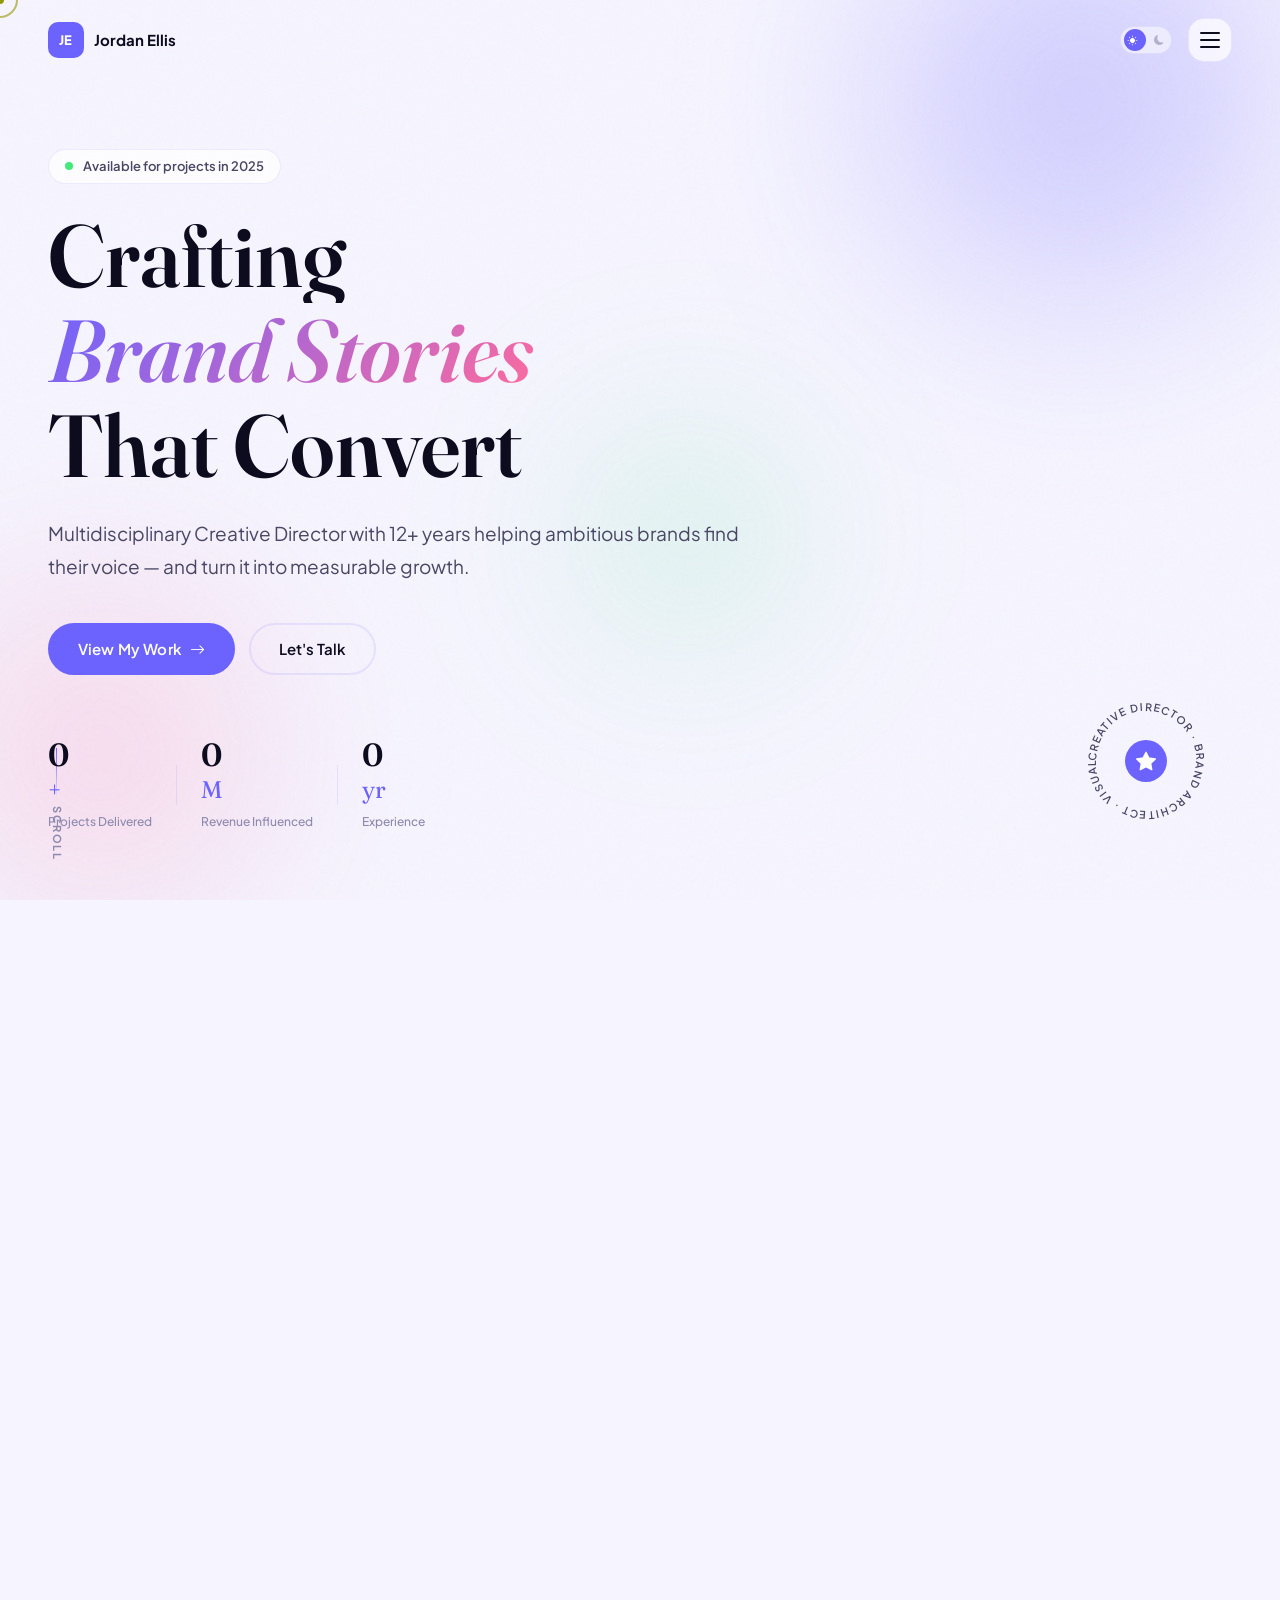
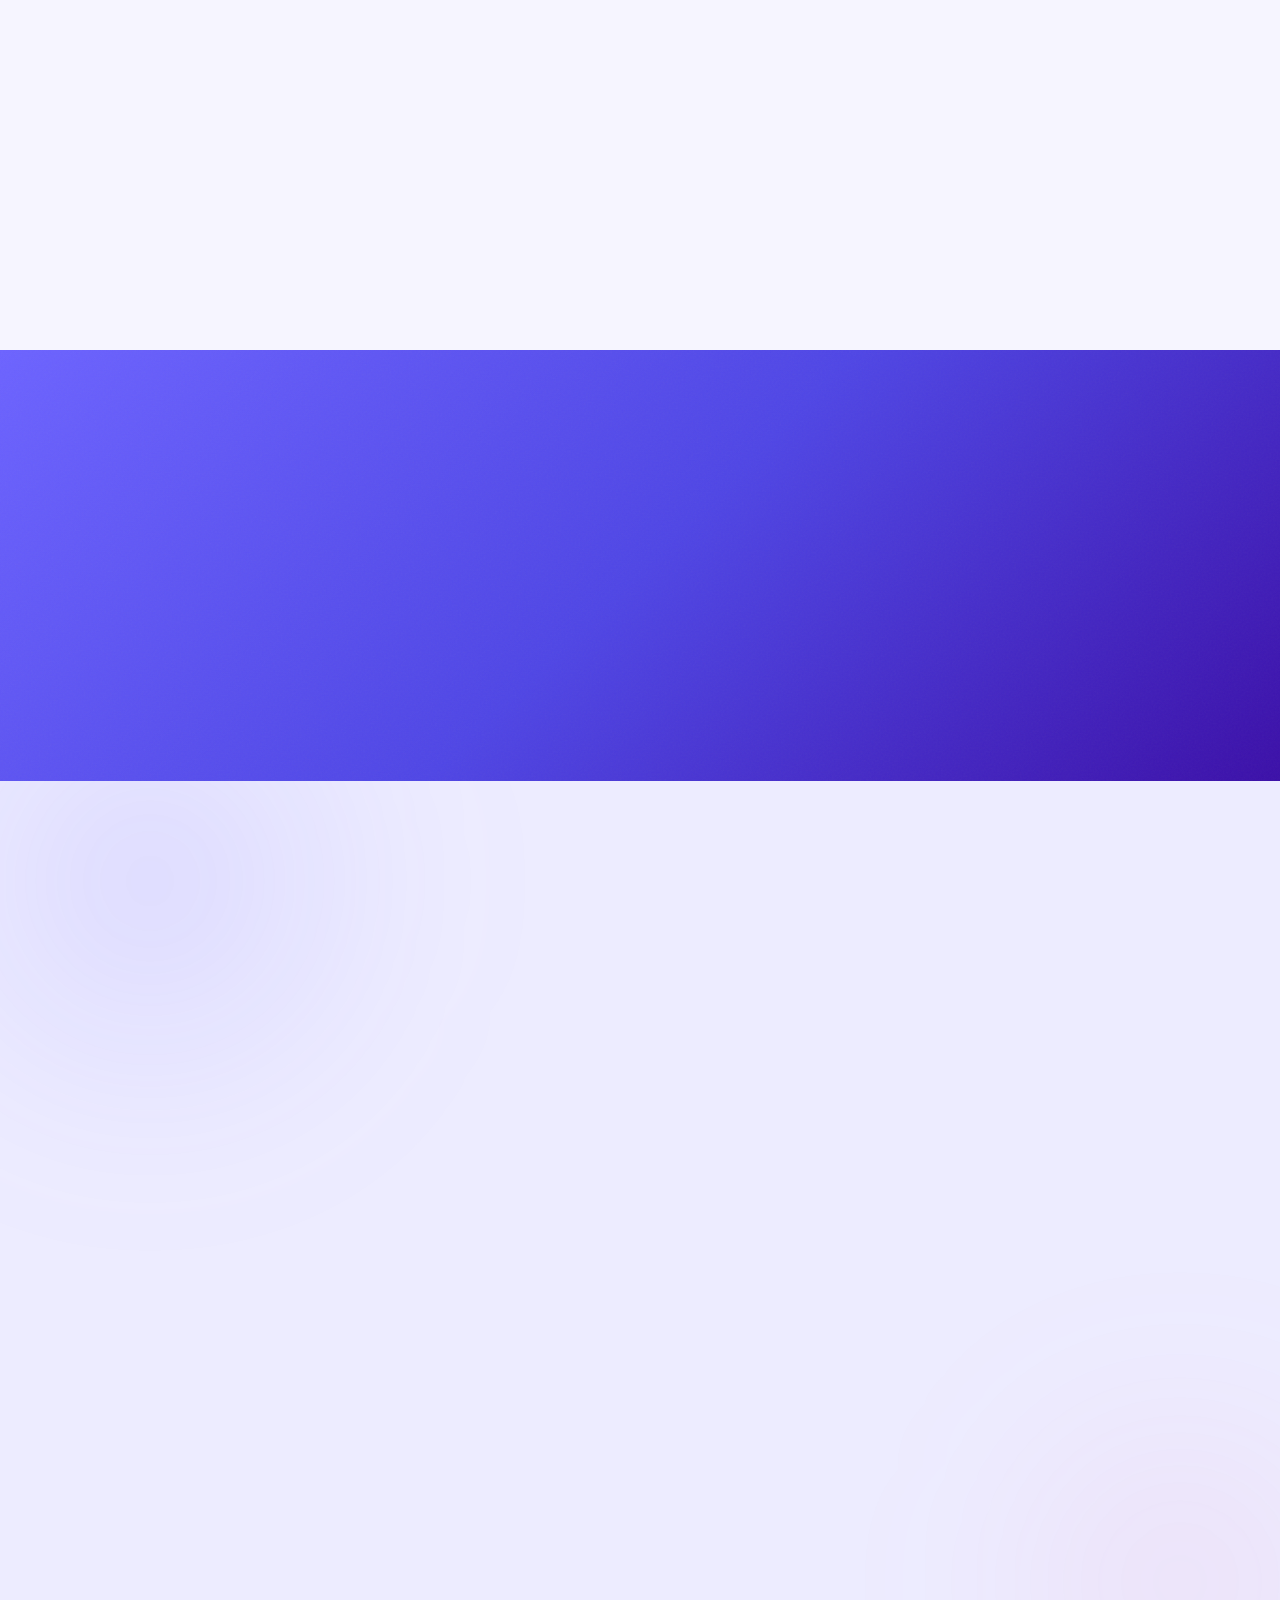
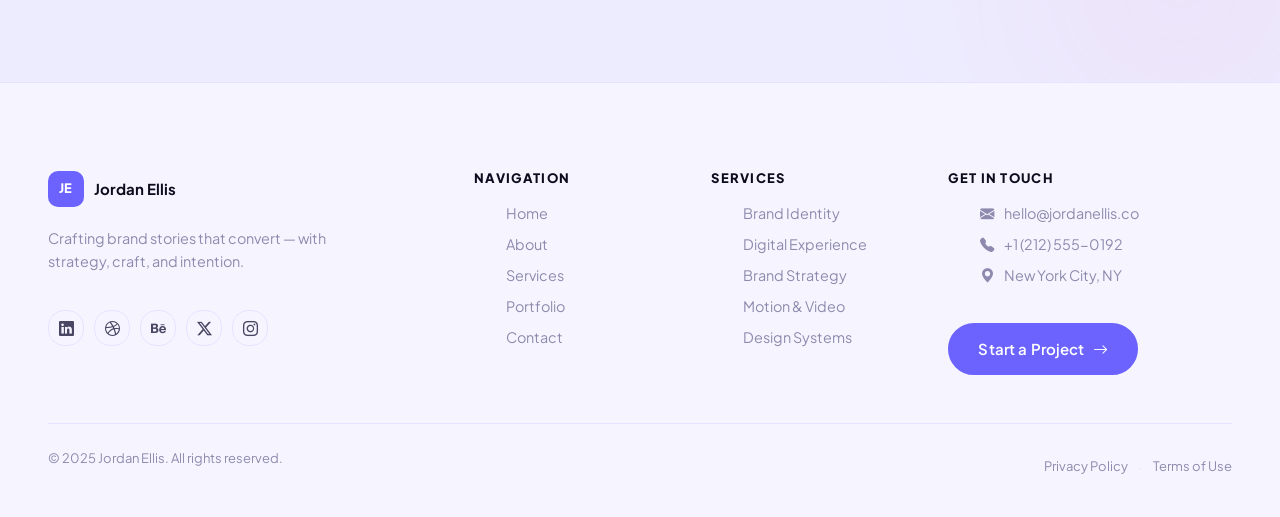
==== commit c1c410e5: "Rebuild portfolio: Bootstrap 5, GSAP, dark/light mode, full responsive design - Bootstrap 5.3 integr" ====
--- a/portfolio/index.html
+++ b/portfolio/index.html
@@ -3,16 +3,14 @@
 <head>
   <meta charset="UTF-8" />
   <meta name="viewport" content="width=device-width, initial-scale=1.0" />
-  <meta name="description" content="Alex Morgan — Senior Product Strategist & UX Leader. Turning complex problems into elegant, human-centred solutions." />
-  <meta name="author" content="Alex Morgan" />
-  <title>Alex Morgan | Product Strategist & UX Leader</title>
-
-  <!-- Preconnect -->
+  <meta name="description" content="Jordan Ellis — Multidisciplinary Creative Director & Brand Architect. Transforming ideas into impactful visual narratives." />
+  <meta name="author" content="Jordan Ellis" />
+  <title>Jordan Ellis | Creative Director & Brand Architect</title>
+
+  <!-- Fonts -->
   <link rel="preconnect" href="https://fonts.googleapis.com" />
   <link rel="preconnect" href="https://fonts.gstatic.com" crossorigin />
-
-  <!-- Fonts: Clash Display (headlines) + Satoshi (body) via Google Fonts fallback -->
-  <link href="https://fonts.googleapis.com/css2?family=DM+Serif+Display:ital@0;1&family=DM+Sans:ital,opsz,wght@0,9..40,300;0,9..40,400;0,9..40,500;0,9..40,600;0,9..40,700;1,9..40,400&display=swap" rel="stylesheet" />
+  <link href="https://fonts.googleapis.com/css2?family=Plus+Jakarta+Sans:wght@300;400;500;600;700;800&family=Fraunces:ital,opsz,wght@0,9..144,300;0,9..144,600;0,9..144,700;1,9..144,400&display=swap" rel="stylesheet" />
 
   <!-- Bootstrap Icons -->
   <link rel="stylesheet" href="https://cdn.jsdelivr.net/npm/bootstrap-icons@1.11.3/font/bootstrap-icons.min.css" />
@@ -25,236 +23,193 @@
   <script src="https://cdnjs.cloudflare.com/ajax/libs/gsap/3.12.5/ScrollTrigger.min.js" defer></script>
   <script src="https://cdnjs.cloudflare.com/ajax/libs/gsap/3.12.5/ScrollToPlugin.min.js" defer></script>
 
-  <!-- Custom CSS -->
   <link rel="stylesheet" href="css/style.css" />
 </head>
 <body>
 
-  <!-- ░░ CURSOR ░░ -->
-  <div id="cursorDot"  class="cursor-dot"  aria-hidden="true"></div>
-  <div id="cursorRing" class="cursor-ring" aria-hidden="true"></div>
-
-  <!-- ░░ SCROLL PROGRESS ░░ -->
-  <div id="scrollProgress" class="scroll-progress" aria-hidden="true"></div>
-
-  <!-- ░░ HEADER ░░ -->
-  <header id="siteHeader" class="site-header" role="banner">
-    <div class="header-inner container-xl">
-      <a href="#hero" class="logo" aria-label="Alex Morgan — home">
-        <span class="logo-box">AM</span>
-        <span class="logo-name">Alex Morgan</span>
+  <!-- Custom Cursor -->
+  <div class="cursor-dot" id="cursorDot" aria-hidden="true"></div>
+  <div class="cursor-ring" id="cursorRing" aria-hidden="true"></div>
+
+  <!-- Scroll Progress Bar -->
+  <div class="scroll-progress" id="scrollProgress" aria-hidden="true"></div>
+
+  <!-- HEADER -->
+  <header class="site-header" id="siteHeader" role="banner">
+    <div class="header-inner">
+      <a href="#hero" class="nav-logo" aria-label="Jordan Ellis home">
+        <span class="logo-mark">JE</span>
+        <span class="logo-text">Jordan Ellis</span>
       </a>
-      <div class="header-actions">
-        <!-- Theme toggle -->
-        <button id="themeToggle" class="theme-btn" aria-label="Toggle colour theme" aria-pressed="false">
-          <span class="theme-btn__track">
-            <span class="theme-btn__thumb"></span>
-            <i class="bi bi-sun-fill  theme-icon theme-icon--sun"></i>
-            <i class="bi bi-moon-fill theme-icon theme-icon--moon"></i>
+      <div class="header-controls">
+        <button class="theme-toggle" id="themeToggle" aria-label="Toggle dark/light mode" aria-pressed="false">
+          <span class="toggle-track" aria-hidden="true">
+            <span class="toggle-thumb"></span>
+            <i class="bi bi-sun-fill toggle-icon toggle-icon--light"></i>
+            <i class="bi bi-moon-fill toggle-icon toggle-icon--dark"></i>
           </span>
         </button>
-        <!-- Hamburger -->
-        <button id="menuToggle" class="hamburger" aria-label="Open menu" aria-expanded="false" aria-controls="navDrawer">
-          <span class="bar bar--top"></span>
-          <span class="bar bar--mid"></span>
-          <span class="bar bar--bot"></span>
+        <button class="hamburger" id="hamburger" aria-label="Open navigation menu" aria-expanded="false" aria-controls="navOverlay">
+          <span class="ham-line ham-line--top"></span>
+          <span class="ham-line ham-line--mid"></span>
+          <span class="ham-line ham-line--bot"></span>
         </button>
       </div>
     </div>
   </header>
 
-  <!-- ░░ NAV DRAWER ░░ -->
-  <div id="navDrawer" class="nav-drawer" role="dialog" aria-modal="true" aria-label="Site navigation">
-    <div id="drawerBackdrop" class="drawer-backdrop"></div>
-    <nav class="drawer-panel" id="drawerPanel">
-      <div class="drawer-inner">
-        <div class="drawer-head">
-          <span class="drawer-label">Navigation</span>
-          <button id="drawerClose" class="drawer-close" aria-label="Close menu">
+  <!-- NAV OVERLAY -->
+  <div class="nav-overlay" id="navOverlay" role="dialog" aria-modal="true" aria-label="Navigation menu">
+    <div class="nav-backdrop" id="navBackdrop" aria-hidden="true"></div>
+    <nav class="nav-panel" id="navPanel">
+      <div class="nav-panel__inner">
+        <div class="nav-panel__top">
+          <span class="nav-panel__label">Menu</span>
+          <button class="nav-close" id="navClose" aria-label="Close navigation">
             <i class="bi bi-x-lg"></i>
           </button>
         </div>
-
-        <ul class="drawer-nav" role="list">
-          <li><a href="#hero"         class="dnav-link"><em>01</em>Home</a></li>
-          <li><a href="#about"        class="dnav-link"><em>02</em>About</a></li>
-          <li><a href="#services"     class="dnav-link"><em>03</em>Services</a></li>
-          <li><a href="#why"          class="dnav-link"><em>04</em>Why Me</a></li>
-          <li><a href="#work"         class="dnav-link"><em>05</em>Work</a></li>
-          <li><a href="#testimonials" class="dnav-link"><em>06</em>Testimonials</a></li>
-          <li><a href="#contact"      class="dnav-link"><em>07</em>Contact</a></li>
+        <ul class="nav-links" role="list">
+          <li class="nav-link-item"><a href="#hero"         class="nav-link"><span class="nav-num">01</span>Home</a></li>
+          <li class="nav-link-item"><a href="#about"        class="nav-link"><span class="nav-num">02</span>About</a></li>
+          <li class="nav-link-item"><a href="#services"     class="nav-link"><span class="nav-num">03</span>Services</a></li>
+          <li class="nav-link-item"><a href="#why-us"       class="nav-link"><span class="nav-num">04</span>Why Us</a></li>
+          <li class="nav-link-item"><a href="#work"         class="nav-link"><span class="nav-num">05</span>Work</a></li>
+          <li class="nav-link-item"><a href="#testimonials" class="nav-link"><span class="nav-num">06</span>Testimonials</a></li>
+          <li class="nav-link-item"><a href="#contact"      class="nav-link"><span class="nav-num">07</span>Contact</a></li>
         </ul>
-
-        <div class="drawer-footer">
-          <a href="#contact" class="btn-pill drawer-cta">
-            Hire Me <i class="bi bi-arrow-up-right"></i>
-          </a>
-          <div class="drawer-socials">
-            <a href="#" aria-label="LinkedIn"   class="soc"><i class="bi bi-linkedin"></i></a>
-            <a href="#" aria-label="GitHub"     class="soc"><i class="bi bi-github"></i></a>
-            <a href="#" aria-label="Dribbble"   class="soc"><i class="bi bi-dribbble"></i></a>
-            <a href="#" aria-label="Twitter/X"  class="soc"><i class="bi bi-twitter-x"></i></a>
+        <div class="nav-panel__footer">
+          <a href="#contact" class="btn-primary nav-cta">Start a Project <i class="bi bi-arrow-up-right"></i></a>
+          <div class="nav-socials">
+            <a href="#" aria-label="LinkedIn"  class="social-icon"><i class="bi bi-linkedin"></i></a>
+            <a href="#" aria-label="Dribbble"  class="social-icon"><i class="bi bi-dribbble"></i></a>
+            <a href="#" aria-label="Behance"   class="social-icon"><i class="bi bi-behance"></i></a>
+            <a href="#" aria-label="Twitter/X" class="social-icon"><i class="bi bi-twitter-x"></i></a>
           </div>
         </div>
       </div>
     </nav>
   </div>
 
-  <main>
-
-    <!-- ░░░░░░░░░░░░░░░░░░░░░░░░░░░░░░
-         HERO
-    ░░░░░░░░░░░░░░░░░░░░░░░░░░░░░░ -->
-    <section id="hero" class="hero" aria-label="Introduction">
-      <!-- Ambient blobs -->
-      <div class="blob blob--a" aria-hidden="true"></div>
-      <div class="blob blob--b" aria-hidden="true"></div>
-      <div class="blob blob--c" aria-hidden="true"></div>
-      <!-- Grain overlay -->
-      <div class="grain" aria-hidden="true"></div>
-
-      <div class="container-xl hero-grid">
-        <!-- Left copy -->
-        <div class="hero-copy">
-          <div class="hero-eyebrow" data-h="eyebrow">
-            <span class="pulse-dot" aria-hidden="true"></span>
-            Open to new opportunities · 2025
+  <main id="main">
+
+    <!-- HERO -->
+    <section class="hero-section" id="hero" aria-label="Hero">
+      <div class="orb orb--1" aria-hidden="true"></div>
+      <div class="orb orb--2" aria-hidden="true"></div>
+      <div class="orb orb--3" aria-hidden="true"></div>
+      <div class="hero-noise"  aria-hidden="true"></div>
+
+      <div class="container-xl position-relative">
+        <div class="hero-content">
+          <div class="hero-eyebrow" data-hero="eyebrow">
+            <span class="eyebrow-dot" aria-hidden="true"></span>
+            Available for projects in 2025
           </div>
 
           <h1 class="hero-title">
-            <span data-h="line">Shaping Products</span>
-            <span data-h="line" class="gradient-text"><em>People Love</em></span>
-            <span data-h="line">to Use</span>
+            <span class="hero-title__line" data-hero="line">Crafting</span>
+            <span class="hero-title__line hero-title__line--accent" data-hero="line"><em>Brand Stories</em></span>
+            <span class="hero-title__line" data-hero="line">That Convert</span>
           </h1>
 
-          <p class="hero-sub" data-h="sub">
-            I'm Alex — a senior product strategist with 10+ years turning
-            ambiguous problems into clear, delightful, and measurable experiences.
+          <p class="hero-subtitle" data-hero="subtitle">
+            Multidisciplinary Creative Director with 12+ years helping ambitious brands
+            find their voice — and turn it into measurable growth.
           </p>
 
-          <div class="hero-btns" data-h="btns">
-            <a href="#work"    class="btn-pill">See My Work <i class="bi bi-arrow-right"></i></a>
-            <a href="#contact" class="btn-ghost">Let's Talk</a>
-          </div>
-
-          <div class="hero-kpis" data-h="kpis">
-            <div class="kpi">
-              <b class="kpi-val" data-count="150">0</b><sup>+</sup>
-              <span>Products shipped</span>
-            </div>
-            <div class="kpi-sep" aria-hidden="true"></div>
-            <div class="kpi">
-              <b class="kpi-val" data-count="32">0</b><sup>M</sup>
-              <span>Users impacted</span>
-            </div>
-            <div class="kpi-sep" aria-hidden="true"></div>
-            <div class="kpi">
-              <b class="kpi-val" data-count="10">0</b><sup>yr</sup>
-              <span>Experience</span>
-            </div>
-          </div>
-        </div>
-
-        <!-- Right visual -->
-        <div class="hero-visual" data-h="visual" aria-hidden="true">
-          <div class="hv-ring hv-ring--outer"></div>
-          <div class="hv-ring hv-ring--mid"></div>
-          <div class="hv-avatar">
-            <img src="https://images.unsplash.com/photo-1560250097-0b93528c311a?w=480&q=80"
-                 alt="" role="presentation" />
-          </div>
-          <!-- Floating chips -->
-          <div class="hv-chip hv-chip--1 glass-card">
-            <i class="bi bi-patch-check-fill"></i>
-            <span>Top 5% Strategist</span>
-          </div>
-          <div class="hv-chip hv-chip--2 glass-card">
-            <i class="bi bi-award-fill"></i>
-            <span>15 Industry Awards</span>
-          </div>
-
-          <!-- Rotating badge -->
-          <div class="hv-badge">
-            <svg viewBox="0 0 120 120" width="120" height="120">
-              <defs>
-                <path id="bc" d="M60,60 m-42,0 a42,42 0 1,1 84,0 a42,42 0 1,1 -84,0"/>
-              </defs>
-              <text>
-                <textPath href="#bc" class="badge-text">
-                  Product · Strategy · UX Design · Innovation ·&nbsp;
-                </textPath>
-              </text>
-            </svg>
-            <div class="hv-badge-center"><i class="bi bi-star-fill"></i></div>
-          </div>
-        </div>
-      </div>
-
-      <!-- Scroll cue -->
-      <div class="scroll-cue" aria-hidden="true">
-        <div class="sc-line"></div>
-        <span>Scroll</span>
+          <div class="hero-ctas" data-hero="ctas">
+            <a href="#work"    class="btn-primary"><span>View My Work</span> <i class="bi bi-arrow-right"></i></a>
+            <a href="#contact" class="btn-outline"><span>Let's Talk</span></a>
+          </div>
+
+          <div class="hero-stats" data-hero="stats">
+            <div class="hero-stat">
+              <span class="stat-num" data-count="200">0</span><span class="stat-suffix">+</span>
+              <span class="stat-label">Projects Delivered</span>
+            </div>
+            <div class="hero-stat-divider" aria-hidden="true"></div>
+            <div class="hero-stat">
+              <span class="stat-num" data-count="48">0</span><span class="stat-suffix">M</span>
+              <span class="stat-label">Revenue Influenced</span>
+            </div>
+            <div class="hero-stat-divider" aria-hidden="true"></div>
+            <div class="hero-stat">
+              <span class="stat-num" data-count="12">0</span><span class="stat-suffix">yr</span>
+              <span class="stat-label">Experience</span>
+            </div>
+          </div>
+        </div>
+
+        <div class="hero-badge" aria-hidden="true">
+          <svg viewBox="0 0 140 140" width="140" height="140" class="badge-svg">
+            <defs>
+              <path id="badgeCircle" d="M70,70 m-50,0 a50,50 0 1,1 100,0 a50,50 0 1,1 -100,0"/>
+            </defs>
+            <text class="badge-text">
+              <textPath href="#badgeCircle">Creative Director · Brand Architect · Visual Strategist ·&nbsp;</textPath>
+            </text>
+          </svg>
+          <div class="badge-star"><i class="bi bi-star-fill"></i></div>
+        </div>
+      </div>
+
+      <div class="scroll-hint" aria-hidden="true">
+        <div class="scroll-hint__line"></div>
+        <span class="scroll-hint__text">Scroll</span>
       </div>
     </section>
 
-    <!-- ░░░░░░░░░░░░░░░░░░░░░░░░░░░░░░
-         ABOUT
-    ░░░░░░░░░░░░░░░░░░░░░░░░░░░░░░ -->
-    <section id="about" class="section-pad about-sec" aria-label="About">
+    <!-- ABOUT -->
+    <section class="about-section section-pad" id="about" aria-label="About">
       <div class="container-xl">
         <div class="row align-items-center g-5">
 
-          <!-- Image column -->
           <div class="col-lg-5" data-reveal="left">
-            <div class="about-img-wrap">
-              <div class="about-img-halo" aria-hidden="true"></div>
-              <img src="https://images.unsplash.com/photo-1573496359142-b8d87734a5a2?w=600&q=80"
-                   alt="Alex Morgan, Product Strategist"
-                   class="about-img" width="480" height="540" loading="lazy" />
-
-              <div class="glass-card about-badge-card">
-                <div class="abc-icon"><i class="bi bi-briefcase-fill"></i></div>
+            <div class="about-visual">
+              <div class="about-img-wrap">
+                <div class="about-img-bg" aria-hidden="true"></div>
+                <img src="https://images.unsplash.com/photo-1507003211169-0a1dd7228f2d?w=600&q=80"
+                     alt="Jordan Ellis — Creative Director" class="about-img" loading="lazy" width="480" height="560" />
+              </div>
+              <div class="about-float-card glass-card">
+                <div class="float-card__icon"><i class="bi bi-patch-check-fill"></i></div>
                 <div>
-                  <p class="abc-val">10+ Years</p>
-                  <p class="abc-lbl">Industry Expertise</p>
-                </div>
-              </div>
-
-              <div class="glass-card about-tag-card">
-                <i class="bi bi-graph-up-arrow" style="color:var(--accent)"></i>
-                <span>240% avg. growth</span>
-              </div>
-            </div>
-          </div>
-
-          <!-- Copy column -->
+                  <p class="float-card__num">Top 1%</p>
+                  <p class="float-card__label">Creative Directors</p>
+                </div>
+              </div>
+              <div class="about-award glass-card">
+                <i class="bi bi-trophy-fill award-icon"></i>
+                <span>Awwwards SOTD × 14</span>
+              </div>
+            </div>
+          </div>
+
           <div class="col-lg-7" data-reveal="right">
-            <p class="sec-label">About Me</p>
-            <h2 class="sec-title">Building Products That<br><em>Drive Real Results</em></h2>
-            <p class="sec-body">
-              I'm a product strategist and UX leader based in San Francisco. My expertise spans
-              discovery, product definition, cross-functional leadership, and go-to-market strategy
-              — bridging the gap between user needs and business outcomes.
+            <div class="section-label">About Me</div>
+            <h2 class="section-title">I Design Systems That<br><em>Outlive Trends</em></h2>
+            <p class="section-body">
+              Hi — I'm Jordan, a multidisciplinary creative director based in New York City.
+              I specialize in brand identity, digital experience design, and strategic visual
+              communication for startups, scale-ups, and global enterprises alike.
             </p>
-            <p class="sec-body mt-3">
-              I've led teams at hypergrowth startups and Fortune 500s alike, bringing the same
-              rigour, curiosity, and craft to every engagement — from 0→1 launches to complex
-              platform redesigns affecting millions of users.
+            <p class="section-body mt-3">
+              My process blends rigorous research with intuitive craft — uncovering the
+              essence of a brand and translating it into cohesive, memorable systems that
+              perform across every channel and touchpoint.
             </p>
-
-            <div class="skill-tags">
-              <span class="stag">Product Strategy</span>
-              <span class="stag">UX Research</span>
-              <span class="stag">Design Thinking</span>
-              <span class="stag">Agile / Scrum</span>
-              <span class="stag">Data Analytics</span>
-              <span class="stag">Cross-Functional Leadership</span>
-              <span class="stag">Go-to-Market</span>
-            </div>
-
-            <div class="about-actions">
-              <a href="#contact" class="btn-pill">Work With Me <i class="bi bi-arrow-right"></i></a>
-              <a href="#" class="cv-link"><i class="bi bi-file-earmark-pdf"></i> Download CV</a>
+            <div class="about-skills">
+              <span class="skill-pill">Brand Strategy</span>
+              <span class="skill-pill">Visual Identity</span>
+              <span class="skill-pill">UX / UI Design</span>
+              <span class="skill-pill">Motion Design</span>
+              <span class="skill-pill">Design Systems</span>
+              <span class="skill-pill">Art Direction</span>
+            </div>
+            <div class="about-cta-row">
+              <a href="#contact" class="btn-primary">Work With Me <i class="bi bi-arrow-right"></i></a>
+              <a href="#" class="about-cv-link"><i class="bi bi-download"></i> Download CV</a>
             </div>
           </div>
 
@@ -262,458 +217,421 @@
       </div>
     </section>
 
-    <!-- ░░░░░░░░░░░░░░░░░░░░░░░░░░░░░░
-         SERVICES
-    ░░░░░░░░░░░░░░░░░░░░░░░░░░░░░░ -->
-    <section id="services" class="section-pad services-sec" aria-label="Services">
+    <!-- SERVICES -->
+    <section class="services-section section-pad" id="services" aria-label="Services">
       <div class="container-xl">
-        <div class="sec-header text-center" data-reveal="up">
-          <p class="sec-label">What I Offer</p>
-          <h2 class="sec-title">Services for <em>Forward-Thinking</em> Teams</h2>
-          <p class="sec-sub">End-to-end product and strategy services that help ambitious organisations move from insight to impact.</p>
+        <div class="section-header text-center" data-reveal="up">
+          <div class="section-label">What I Do</div>
+          <h2 class="section-title">Services Built for<br><em>Ambitious Brands</em></h2>
+          <p class="section-subtitle">End-to-end creative and strategic solutions that move the needle from first impression to lasting loyalty.</p>
         </div>
 
         <div class="services-grid">
 
-          <article class="glass-card svc-card" data-reveal="up" data-delay="0">
-            <div class="svc-icon"><i class="bi bi-compass-fill"></i></div>
-            <h3>Product Strategy</h3>
-            <p>Vision setting, roadmap definition, and prioritisation frameworks that align teams and accelerate delivery.</p>
-            <a href="#contact" class="svc-link">Get started <i class="bi bi-arrow-right"></i></a>
-          </article>
-
-          <article class="glass-card svc-card svc-card--featured" data-reveal="up" data-delay="80">
-            <span class="svc-badge">Most Popular</span>
-            <div class="svc-icon"><i class="bi bi-layout-wtf"></i></div>
-            <h3>UX & Product Design</h3>
-            <p>Research-backed design — from user interviews and journey mapping to high-fidelity prototypes and design systems.</p>
-            <a href="#contact" class="svc-link">Get started <i class="bi bi-arrow-right"></i></a>
-          </article>
-
-          <article class="glass-card svc-card" data-reveal="up" data-delay="160">
-            <div class="svc-icon"><i class="bi bi-bar-chart-line-fill"></i></div>
-            <h3>Growth & Analytics</h3>
-            <p>Funnel analysis, experimentation programmes, and data-driven growth loops that deliver sustainable results.</p>
-            <a href="#contact" class="svc-link">Get started <i class="bi bi-arrow-right"></i></a>
-          </article>
-
-          <article class="glass-card svc-card" data-reveal="up" data-delay="0">
-            <div class="svc-icon"><i class="bi bi-people-fill"></i></div>
-            <h3>Team Leadership</h3>
-            <p>Building and coaching high-performing product teams, establishing processes and culture that scale with your organisation.</p>
-            <a href="#contact" class="svc-link">Get started <i class="bi bi-arrow-right"></i></a>
-          </article>
-
-          <article class="glass-card svc-card" data-reveal="up" data-delay="80">
-            <div class="svc-icon"><i class="bi bi-rocket-takeoff-fill"></i></div>
-            <h3>Go-to-Market</h3>
-            <p>Positioning, launch planning, and cross-functional co-ordination to ensure your product enters the market with impact.</p>
-            <a href="#contact" class="svc-link">Get started <i class="bi bi-arrow-right"></i></a>
-          </article>
-
-          <article class="glass-card svc-card" data-reveal="up" data-delay="160">
-            <div class="svc-icon"><i class="bi bi-clipboard2-data-fill"></i></div>
-            <h3>Product Audits</h3>
-            <p>Comprehensive reviews of your existing product experience, surfacing quick wins and strategic opportunities.</p>
-            <a href="#contact" class="svc-link">Get started <i class="bi bi-arrow-right"></i></a>
+          <article class="glass-card service-card" data-reveal="up" data-delay="0">
+            <div class="service-icon" aria-hidden="true"><i class="bi bi-layers-fill"></i></div>
+            <h3 class="service-title">Brand Identity</h3>
+            <p class="service-desc">Complete brand architecture — logo systems, color palettes, typography, and usage guidelines that give your brand a clear, ownable voice.</p>
+            <a href="#contact" class="service-cta">Get Started <i class="bi bi-arrow-right"></i></a>
+          </article>
+
+          <article class="glass-card service-card service-card--featured" data-reveal="up" data-delay="80">
+            <div class="service-badge-tag">Most Popular</div>
+            <div class="service-icon" aria-hidden="true"><i class="bi bi-phone-fill"></i></div>
+            <h3 class="service-title">Digital Experience</h3>
+            <p class="service-desc">Intuitive, conversion-focused websites and apps that balance aesthetic beauty with rock-solid UX principles and performance.</p>
+            <a href="#contact" class="service-cta">Get Started <i class="bi bi-arrow-right"></i></a>
+          </article>
+
+          <article class="glass-card service-card" data-reveal="up" data-delay="160">
+            <div class="service-icon" aria-hidden="true"><i class="bi bi-graph-up-arrow"></i></div>
+            <h3 class="service-title">Brand Strategy</h3>
+            <p class="service-desc">Research-backed positioning, competitive audits, and messaging frameworks that align your team and speak directly to your audience.</p>
+            <a href="#contact" class="service-cta">Get Started <i class="bi bi-arrow-right"></i></a>
+          </article>
+
+          <article class="glass-card service-card" data-reveal="up" data-delay="0">
+            <div class="service-icon" aria-hidden="true"><i class="bi bi-camera-video-fill"></i></div>
+            <h3 class="service-title">Motion & Video</h3>
+            <p class="service-desc">Animated brand expressions, social content, product demos, and narrative-driven video that captures attention in milliseconds.</p>
+            <a href="#contact" class="service-cta">Get Started <i class="bi bi-arrow-right"></i></a>
+          </article>
+
+          <article class="glass-card service-card" data-reveal="up" data-delay="80">
+            <div class="service-icon" aria-hidden="true"><i class="bi bi-grid-3x3-gap-fill"></i></div>
+            <h3 class="service-title">Design Systems</h3>
+            <p class="service-desc">Scalable component libraries and token-based systems that keep product teams shipping consistently at speed — no drift, no chaos.</p>
+            <a href="#contact" class="service-cta">Get Started <i class="bi bi-arrow-right"></i></a>
+          </article>
+
+          <article class="glass-card service-card" data-reveal="up" data-delay="160">
+            <div class="service-icon" aria-hidden="true"><i class="bi bi-megaphone-fill"></i></div>
+            <h3 class="service-title">Campaign Creative</h3>
+            <p class="service-desc">Full-funnel campaign art direction — from hero visuals and OOH to paid social, email, and landing pages that convert.</p>
+            <a href="#contact" class="service-cta">Get Started <i class="bi bi-arrow-right"></i></a>
           </article>
 
         </div>
       </div>
     </section>
 
-    <!-- ░░░░░░░░░░░░░░░░░░░░░░░░░░░░░░
-         WHY CHOOSE ME
-    ░░░░░░░░░░░░░░░░░░░░░░░░░░░░░░ -->
-    <section id="why" class="section-pad why-sec" aria-label="Why choose me">
+    <!-- WHY US -->
+    <section class="why-section section-pad" id="why-us" aria-label="Why choose me">
       <div class="container-xl">
-        <div class="row align-items-center g-5">
-
-          <div class="col-lg-6" data-reveal="left">
-            <p class="sec-label">Why Work With Me</p>
-            <h2 class="sec-title">A Strategist Who<br>Also <em>Ships</em></h2>
-            <p class="sec-body">I don't just produce decks — I stay in the room until the product is live and the metrics move. Here's what that looks like in practice.</p>
-
-            <ul class="why-list">
-              <li data-reveal="up" data-delay="0">
-                <div class="wl-num">01</div>
+        <div class="row g-5 align-items-center">
+
+          <div class="col-lg-5" data-reveal="left">
+            <div class="section-label">Why Choose Me</div>
+            <h2 class="section-title">A Partner, Not<br>Just a <em>Vendor</em></h2>
+            <p class="section-body">Beyond executional excellence, I bring strategic thinking, proactive communication, and a genuine investment in your success to every engagement.</p>
+            <div class="why-pillars">
+              <div class="why-pillar">
+                <div class="pillar-num">01</div>
+                <div class="pillar-content">
+                  <h4 class="pillar-title">Strategy-First Approach</h4>
+                  <p class="pillar-body">Every design decision is grounded in audience insight and business objectives — never aesthetic whim.</p>
+                </div>
+              </div>
+              <div class="why-pillar">
+                <div class="pillar-num">02</div>
+                <div class="pillar-content">
+                  <h4 class="pillar-title">Radical Transparency</h4>
+                  <p class="pillar-body">Clear timelines, honest communication, and zero surprise invoices. You always know where things stand.</p>
+                </div>
+              </div>
+              <div class="why-pillar">
+                <div class="pillar-num">03</div>
+                <div class="pillar-content">
+                  <h4 class="pillar-title">Measurable Impact</h4>
+                  <p class="pillar-body">I track what moves the needle. My clients average a 3.4× ROI lift within 6 months of brand launch.</p>
+                </div>
+              </div>
+              <div class="why-pillar">
+                <div class="pillar-num">04</div>
+                <div class="pillar-content">
+                  <h4 class="pillar-title">Post-Launch Support</h4>
+                  <p class="pillar-body">The relationship doesn't end at handoff. I stay engaged to iterate, optimise, and evolve with you.</p>
+                </div>
+              </div>
+            </div>
+          </div>
+
+          <div class="col-lg-7" data-reveal="right">
+            <div class="why-cards-stack">
+              <div class="glass-card why-card why-card--back"  aria-hidden="true"></div>
+              <div class="glass-card why-card why-card--mid"   aria-hidden="true"></div>
+              <div class="glass-card why-card why-card--front">
+                <div class="why-card__header">
+                  <div class="wc-icon"><i class="bi bi-bar-chart-fill"></i></div>
+                  <span class="wc-badge">Average Client Result</span>
+                </div>
+                <div class="why-card__metric">
+                  <span class="metric-num">3.4<span class="metric-x">×</span></span>
+                  <span class="metric-label">ROI Lift</span>
+                </div>
+                <div class="why-card__bars">
+                  <div class="bar-row">
+                    <span class="bar-name">Before</span>
+                    <div class="bar-track"><div class="bar-fill bar-fill--before" style="--w:32%"></div></div>
+                    <span class="bar-val">32%</span>
+                  </div>
+                  <div class="bar-row">
+                    <span class="bar-name">After</span>
+                    <div class="bar-track"><div class="bar-fill bar-fill--after" style="--w:87%"></div></div>
+                    <span class="bar-val">87%</span>
+                  </div>
+                </div>
+                <p class="why-card__note">Based on 50+ brand transformation projects, 2019–2024.</p>
+              </div>
+            </div>
+          </div>
+
+        </div>
+      </div>
+    </section>
+
+    <!-- FEATURED WORK -->
+    <section class="work-section section-pad" id="work" aria-label="Featured Work">
+      <div class="container-xl">
+        <div class="section-header text-center" data-reveal="up">
+          <div class="section-label">Portfolio</div>
+          <h2 class="section-title">Featured <em>Work</em></h2>
+          <p class="section-subtitle">A curated selection of projects across brand, strategy, and digital.</p>
+        </div>
+
+        <div class="work-filters" role="group" aria-label="Filter work" data-reveal="up">
+          <button class="filter-btn active" data-filter="all">All</button>
+          <button class="filter-btn" data-filter="brand">Brand</button>
+          <button class="filter-btn" data-filter="strategy">Strategy</button>
+          <button class="filter-btn" data-filter="digital">Digital</button>
+          <button class="filter-btn" data-filter="motion">Motion</button>
+        </div>
+
+        <div class="work-grid" id="workGrid">
+
+          <article class="work-card work-card--wide" data-category="brand" data-reveal="up">
+            <div class="work-card__img-wrap">
+              <img src="https://images.unsplash.com/photo-1561070791-2526d30994b5?w=900&q=80" alt="Luminary Brand System" class="work-img" loading="lazy" />
+              <div class="work-card__overlay">
+                <span class="work-tag">Brand · Strategy</span>
+                <a href="#" class="work-view-btn" aria-label="View Luminary project"><i class="bi bi-arrow-up-right"></i></a>
+              </div>
+            </div>
+            <div class="work-card__body">
+              <p class="work-category">Brand · Strategy</p>
+              <h3 class="work-title">Luminary — Full Brand System</h3>
+              <p class="work-desc">Complete visual identity for a wellness SaaS — from logo system to full UI kit.</p>
+            </div>
+          </article>
+
+          <article class="work-card" data-category="digital" data-reveal="up">
+            <div class="work-card__img-wrap">
+              <img src="https://images.unsplash.com/photo-1555774698-0b77e0d5fac6?w=600&q=80" alt="Nexus App Redesign" class="work-img" loading="lazy" />
+              <div class="work-card__overlay">
+                <span class="work-tag">Digital</span>
+                <a href="#" class="work-view-btn" aria-label="View Nexus project"><i class="bi bi-arrow-up-right"></i></a>
+              </div>
+            </div>
+            <div class="work-card__body">
+              <p class="work-category">Digital · UX</p>
+              <h3 class="work-title">Nexus App Redesign</h3>
+              <p class="work-desc">Product redesign that increased activation rates by 62%.</p>
+            </div>
+          </article>
+
+          <article class="work-card" data-category="motion" data-reveal="up">
+            <div class="work-card__img-wrap">
+              <img src="https://images.unsplash.com/photo-1504674900247-0877df9cc836?w=600&q=80" alt="Saffron Motion Campaign" class="work-img" loading="lazy" />
+              <div class="work-card__overlay">
+                <span class="work-tag">Motion</span>
+                <a href="#" class="work-view-btn" aria-label="View Saffron project"><i class="bi bi-arrow-up-right"></i></a>
+              </div>
+            </div>
+            <div class="work-card__body">
+              <p class="work-category">Motion · Campaign</p>
+              <h3 class="work-title">Saffron Motion Campaign</h3>
+              <p class="work-desc">Animated brand launch series across social and OOH channels.</p>
+            </div>
+          </article>
+
+          <article class="work-card" data-category="strategy" data-reveal="up">
+            <div class="work-card__img-wrap">
+              <img src="https://images.unsplash.com/photo-1460925895917-afdab827c52f?w=600&q=80" alt="Meridian Strategy" class="work-img" loading="lazy" />
+              <div class="work-card__overlay">
+                <span class="work-tag">Strategy</span>
+                <a href="#" class="work-view-btn" aria-label="View Meridian project"><i class="bi bi-arrow-up-right"></i></a>
+              </div>
+            </div>
+            <div class="work-card__body">
+              <p class="work-category">Strategy · Positioning</p>
+              <h3 class="work-title">Meridian Strategy Overhaul</h3>
+              <p class="work-desc">Repositioning a fintech brand for Series B growth.</p>
+            </div>
+          </article>
+
+          <article class="work-card" data-category="brand" data-reveal="up">
+            <div class="work-card__img-wrap">
+              <img src="https://images.unsplash.com/photo-1434626881859-194d67b2b86f?w=600&q=80" alt="Forté Packaging" class="work-img" loading="lazy" />
+              <div class="work-card__overlay">
+                <span class="work-tag">Brand</span>
+                <a href="#" class="work-view-btn" aria-label="View Forté project"><i class="bi bi-arrow-up-right"></i></a>
+              </div>
+            </div>
+            <div class="work-card__body">
+              <p class="work-category">Brand · Packaging</p>
+              <h3 class="work-title">Forté Packaging & Identity</h3>
+              <p class="work-desc">Premium CPG brand identity and retail packaging system.</p>
+            </div>
+          </article>
+
+          <article class="work-card" data-category="digital" data-reveal="up">
+            <div class="work-card__img-wrap">
+              <img src="https://images.unsplash.com/photo-1432888498266-38ffec3eaf0a?w=600&q=80" alt="Vela E-Commerce" class="work-img" loading="lazy" />
+              <div class="work-card__overlay">
+                <span class="work-tag">Digital</span>
+                <a href="#" class="work-view-btn" aria-label="View Vela project"><i class="bi bi-arrow-up-right"></i></a>
+              </div>
+            </div>
+            <div class="work-card__body">
+              <p class="work-category">Digital · E-Commerce</p>
+              <h3 class="work-title">Vela E-Commerce Experience</h3>
+              <p class="work-desc">Luxury fashion store with a 41% checkout completion uplift.</p>
+            </div>
+          </article>
+
+        </div>
+      </div>
+    </section>
+
+    <!-- TESTIMONIALS -->
+    <section class="testimonials-section section-pad" id="testimonials" aria-label="Client Testimonials">
+      <div class="container-xl">
+        <div class="section-header text-center" data-reveal="up">
+          <div class="section-label">Social Proof</div>
+          <h2 class="section-title">Words from<br><em>Happy Clients</em></h2>
+        </div>
+
+        <div class="testimonials-carousel" data-reveal="up">
+          <div class="testi-track" id="testiTrack" role="list">
+
+            <article class="glass-card testi-card" role="listitem">
+              <div class="testi-stars" aria-label="5 out of 5 stars">
+                <i class="bi bi-star-fill"></i><i class="bi bi-star-fill"></i><i class="bi bi-star-fill"></i><i class="bi bi-star-fill"></i><i class="bi bi-star-fill"></i>
+              </div>
+              <blockquote class="testi-quote">"Jordan completely transformed how we present ourselves to the world. The new brand identity tripled our inbound inquiry rate within 90 days. Absolutely phenomenal work."</blockquote>
+              <div class="testi-author">
+                <img src="https://randomuser.me/api/portraits/women/44.jpg" alt="Sophia Reeves" class="testi-avatar" loading="lazy" width="48" height="48" />
                 <div>
-                  <h4>Outcome-Obsessed</h4>
-                  <p>Every decision traces back to a measurable business or user outcome — not activity or aesthetics.</p>
-                </div>
-              </li>
-              <li data-reveal="up" data-delay="80">
-                <div class="wl-num">02</div>
+                  <p class="testi-name">Sophia Reeves</p>
+                  <p class="testi-role">CEO, Luminary Health</p>
+                </div>
+              </div>
+            </article>
+
+            <article class="glass-card testi-card" role="listitem">
+              <div class="testi-stars" aria-label="5 out of 5 stars">
+                <i class="bi bi-star-fill"></i><i class="bi bi-star-fill"></i><i class="bi bi-star-fill"></i><i class="bi bi-star-fill"></i><i class="bi bi-star-fill"></i>
+              </div>
+              <blockquote class="testi-quote">"Rare to find someone who thinks as a strategist AND executes at world-class creative quality. Jordan's work on our Series B pitch deck helped us close a $24M round."</blockquote>
+              <div class="testi-author">
+                <img src="https://randomuser.me/api/portraits/men/32.jpg" alt="Marcus Chen" class="testi-avatar" loading="lazy" width="48" height="48" />
                 <div>
-                  <h4>Clear Communication</h4>
-                  <p>I write clearly, listen actively, and translate between technical, design, and business stakeholders with ease.</p>
-                </div>
-              </li>
-              <li data-reveal="up" data-delay="160">
-                <div class="wl-num">03</div>
+                  <p class="testi-name">Marcus Chen</p>
+                  <p class="testi-role">Founder, Meridian Fintech</p>
+                </div>
+              </div>
+            </article>
+
+            <article class="glass-card testi-card" role="listitem">
+              <div class="testi-stars" aria-label="5 out of 5 stars">
+                <i class="bi bi-star-fill"></i><i class="bi bi-star-fill"></i><i class="bi bi-star-fill"></i><i class="bi bi-star-fill"></i><i class="bi bi-star-fill"></i>
+              </div>
+              <blockquote class="testi-quote">"Working with Jordan felt like having a CMO and creative director in one. Every deliverable arrived on time, exceeded expectations, and the whole team loved the new direction."</blockquote>
+              <div class="testi-author">
+                <img src="https://randomuser.me/api/portraits/women/65.jpg" alt="Aisha Okafor" class="testi-avatar" loading="lazy" width="48" height="48" />
                 <div>
-                  <h4>Speed Without Shortcuts</h4>
-                  <p>Rapid iteration through disciplined process — I know which corners to cut and which never to.</p>
-                </div>
-              </li>
-              <li data-reveal="up" data-delay="240">
-                <div class="wl-num">04</div>
+                  <p class="testi-name">Aisha Okafor</p>
+                  <p class="testi-role">VP Marketing, Forté CPG</p>
+                </div>
+              </div>
+            </article>
+
+            <article class="glass-card testi-card" role="listitem">
+              <div class="testi-stars" aria-label="5 out of 5 stars">
+                <i class="bi bi-star-fill"></i><i class="bi bi-star-fill"></i><i class="bi bi-star-fill"></i><i class="bi bi-star-fill"></i><i class="bi bi-star-fill"></i>
+              </div>
+              <blockquote class="testi-quote">"The Vela redesign was our best business decision of the year. Jordan's user-centric approach and meticulous attention to detail translated directly to a 41% jump in conversions."</blockquote>
+              <div class="testi-author">
+                <img src="https://randomuser.me/api/portraits/men/76.jpg" alt="Luca Ferraro" class="testi-avatar" loading="lazy" width="48" height="48" />
                 <div>
-                  <h4>Long-Term Partnership</h4>
-                  <p>I stay engaged post-launch, tracking results and iterating until the impact is real and sustained.</p>
-                </div>
-              </li>
-            </ul>
-          </div>
-
-          <div class="col-lg-6" data-reveal="right">
-            <div class="why-card-stack">
-              <div class="glass-card wcs-back"  aria-hidden="true"></div>
-              <div class="glass-card wcs-mid"   aria-hidden="true"></div>
-              <div class="glass-card wcs-front">
-                <div class="wcf-header">
-                  <div class="wcf-icon"><i class="bi bi-graph-up-arrow"></i></div>
-                  <span class="wcf-tag">Average client result</span>
-                </div>
-                <div class="wcf-metric">
-                  <span class="wcf-num">2.8<span class="wcf-x">×</span></span>
-                  <span class="wcf-lbl">Revenue Growth</span>
-                </div>
-                <div class="wcf-bars">
-                  <div class="wbar">
-                    <span>Before</span>
-                    <div class="wbar-track"><div class="wbar-fill wbar-fill--before" style="--w:28%"></div></div>
-                    <b>28%</b>
-                  </div>
-                  <div class="wbar">
-                    <span>After</span>
-                    <div class="wbar-track"><div class="wbar-fill wbar-fill--after" style="--w:78%"></div></div>
-                    <b>78%</b>
-                  </div>
-                </div>
-                <p class="wcf-note">Based on 40+ client engagements, 2018–2024.</p>
-              </div>
-            </div>
-          </div>
-
+                  <p class="testi-name">Luca Ferraro</p>
+                  <p class="testi-role">Co-founder, Vela Fashion</p>
+                </div>
+              </div>
+            </article>
+
+          </div>
+
+          <div class="testi-controls">
+            <button class="testi-btn" id="testiPrev" aria-label="Previous testimonial"><i class="bi bi-arrow-left"></i></button>
+            <div class="testi-dots" id="testiDots" role="tablist" aria-label="Testimonial slides"></div>
+            <button class="testi-btn" id="testiNext" aria-label="Next testimonial"><i class="bi bi-arrow-right"></i></button>
+          </div>
         </div>
       </div>
     </section>
 
-    <!-- ░░░░░░░░░░░░░░░░░░░░░░░░░░░░░░
-         FEATURED WORK
-    ░░░░░░░░░░░░░░░░░░░░░░░░░░░░░░ -->
-    <section id="work" class="section-pad work-sec" aria-label="Featured work">
-      <div class="container-xl">
-        <div class="sec-header text-center" data-reveal="up">
-          <p class="sec-label">Portfolio</p>
-          <h2 class="sec-title">Selected <em>Work</em></h2>
-          <p class="sec-sub">A curated set of case studies across strategy, design, and growth.</p>
-        </div>
-
-        <!-- Filters -->
-        <div class="work-filters" role="group" aria-label="Filter projects" data-reveal="up">
-          <button class="wf-btn active" data-filter="all">All</button>
-          <button class="wf-btn" data-filter="strategy">Strategy</button>
-          <button class="wf-btn" data-filter="ux">UX Design</button>
-          <button class="wf-btn" data-filter="growth">Growth</button>
-          <button class="wf-btn" data-filter="launch">Launch</button>
-        </div>
-
-        <!-- Grid -->
-        <div class="work-grid" id="workGrid">
-
-          <article class="work-card work-card--wide" data-cat="strategy" data-reveal="up">
-            <div class="wc-img-wrap">
-              <img src="https://images.unsplash.com/photo-1551434678-e076c223a692?w=900&q=80"
-                   alt="Orbit — Platform Rebuild" class="wc-img" loading="lazy" />
-              <div class="wc-overlay">
-                <span class="wc-tag">Strategy · UX</span>
-                <a href="#" class="wc-arrow" aria-label="View Orbit project"><i class="bi bi-arrow-up-right"></i></a>
-              </div>
-            </div>
-            <div class="wc-body">
-              <p class="wc-cat">Strategy · UX Design</p>
-              <h3>Orbit — Enterprise Platform Rebuild</h3>
-              <p>Led a 14-month 0→1 rebuild of a $120M SaaS platform, reducing churn by 38%.</p>
-            </div>
-          </article>
-
-          <article class="work-card" data-cat="ux" data-reveal="up">
-            <div class="wc-img-wrap">
-              <img src="https://images.unsplash.com/photo-1609921212029-bb5a28e60960?w=600&q=80"
-                   alt="Bloom Mobile App" class="wc-img" loading="lazy" />
-              <div class="wc-overlay">
-                <span class="wc-tag">UX Design</span>
-                <a href="#" class="wc-arrow" aria-label="View Bloom project"><i class="bi bi-arrow-up-right"></i></a>
-              </div>
-            </div>
-            <div class="wc-body">
-              <p class="wc-cat">UX Design · Mobile</p>
-              <h3>Bloom Health App</h3>
-              <p>Consumer wellness app reaching 1.2M downloads in 6 months.</p>
-            </div>
-          </article>
-
-          <article class="work-card" data-cat="growth" data-reveal="up">
-            <div class="wc-img-wrap">
-              <img src="https://images.unsplash.com/photo-1460925895917-afdab827c52f?w=600&q=80"
-                   alt="Apex Growth Programme" class="wc-img" loading="lazy" />
-              <div class="wc-overlay">
-                <span class="wc-tag">Growth</span>
-                <a href="#" class="wc-arrow" aria-label="View Apex project"><i class="bi bi-arrow-up-right"></i></a>
-              </div>
-            </div>
-            <div class="wc-body">
-              <p class="wc-cat">Growth · Analytics</p>
-              <h3>Apex Growth Programme</h3>
-              <p>Experimentation system driving 210% improvement in activation rate.</p>
-            </div>
-          </article>
-
-          <article class="work-card" data-cat="launch" data-reveal="up">
-            <div class="wc-img-wrap">
-              <img src="https://images.unsplash.com/photo-1518770660439-4636190af475?w=600&q=80"
-                   alt="Nova Launch" class="wc-img" loading="lazy" />
-              <div class="wc-overlay">
-                <span class="wc-tag">Launch</span>
-                <a href="#" class="wc-arrow" aria-label="View Nova project"><i class="bi bi-arrow-up-right"></i></a>
-              </div>
-            </div>
-            <div class="wc-body">
-              <p class="wc-cat">Go-to-Market · Launch</p>
-              <h3>Nova — B2B SaaS Launch</h3>
-              <p>Full GTM strategy and launch execution reaching $2M ARR in year one.</p>
-            </div>
-          </article>
-
-          <article class="work-card" data-cat="ux" data-reveal="up">
-            <div class="wc-img-wrap">
-              <img src="https://images.unsplash.com/photo-1499750310107-5fef28a66643?w=600&q=80"
-                   alt="Crest Design System" class="wc-img" loading="lazy" />
-              <div class="wc-overlay">
-                <span class="wc-tag">UX Design</span>
-                <a href="#" class="wc-arrow" aria-label="View Crest project"><i class="bi bi-arrow-up-right"></i></a>
-              </div>
-            </div>
-            <div class="wc-body">
-              <p class="wc-cat">Design System · UX</p>
-              <h3>Crest Design System</h3>
-              <p>Component library adopted by 6 product teams, cutting delivery time by 45%.</p>
-            </div>
-          </article>
-
-          <article class="work-card" data-cat="strategy" data-reveal="up">
-            <div class="wc-img-wrap">
-              <img src="https://images.unsplash.com/photo-1504384308090-c894fdcc538d?w=600&q=80"
-                   alt="Meridian Pivot" class="wc-img" loading="lazy" />
-              <div class="wc-overlay">
-                <span class="wc-tag">Strategy</span>
-                <a href="#" class="wc-arrow" aria-label="View Meridian project"><i class="bi bi-arrow-up-right"></i></a>
-              </div>
-            </div>
-            <div class="wc-body">
-              <p class="wc-cat">Strategy · Pivot</p>
-              <h3>Meridian Strategic Pivot</h3>
-              <p>Repositioning a Series B fintech for enterprise — 3× increase in deal size.</p>
-            </div>
-          </article>
-
-        </div>
-      </div>
-    </section>
-
-    <!-- ░░░░░░░░░░░░░░░░░░░░░░░░░░░░░░
-         TESTIMONIALS
-    ░░░░░░░░░░░░░░░░░░░░░░░░░░░░░░ -->
-    <section id="testimonials" class="section-pad testi-sec" aria-label="Testimonials">
-      <div class="container-xl">
-        <div class="sec-header text-center" data-reveal="up">
-          <p class="sec-label">Social Proof</p>
-          <h2 class="sec-title">What Clients <em>Say</em></h2>
-        </div>
-
-        <div class="testi-carousel" data-reveal="up">
-          <div class="testi-track" id="testiTrack" role="list">
-
-            <article class="glass-card testi-card" role="listitem">
-              <div class="tc-stars" aria-label="5 stars">
-                <i class="bi bi-star-fill"></i><i class="bi bi-star-fill"></i>
-                <i class="bi bi-star-fill"></i><i class="bi bi-star-fill"></i>
-                <i class="bi bi-star-fill"></i>
-              </div>
-              <blockquote>"Alex transformed how we think about product. The strategic clarity they brought in the first month unlocked six months of paralysed roadmap. An absolute game-changer."</blockquote>
-              <div class="tc-author">
-                <img src="https://randomuser.me/api/portraits/women/68.jpg" alt="Priya Sharma" width="48" height="48" loading="lazy" />
-                <div>
-                  <strong>Priya Sharma</strong>
-                  <span>CPO, Orbit Technologies</span>
-                </div>
-              </div>
-            </article>
-
-            <article class="glass-card testi-card" role="listitem">
-              <div class="tc-stars" aria-label="5 stars">
-                <i class="bi bi-star-fill"></i><i class="bi bi-star-fill"></i>
-                <i class="bi bi-star-fill"></i><i class="bi bi-star-fill"></i>
-                <i class="bi bi-star-fill"></i>
-              </div>
-              <blockquote>"Working with Alex is like having a brilliant co-founder on call. They helped us ship Bloom in half the expected time without compromising on quality. Exceptional."</blockquote>
-              <div class="tc-author">
-                <img src="https://randomuser.me/api/portraits/men/41.jpg" alt="James Whitfield" width="48" height="48" loading="lazy" />
-                <div>
-                  <strong>James Whitfield</strong>
-                  <span>Founder & CEO, Bloom Health</span>
-                </div>
-              </div>
-            </article>
-
-            <article class="glass-card testi-card" role="listitem">
-              <div class="tc-stars" aria-label="5 stars">
-                <i class="bi bi-star-fill"></i><i class="bi bi-star-fill"></i>
-                <i class="bi bi-star-fill"></i><i class="bi bi-star-fill"></i>
-                <i class="bi bi-star-fill"></i>
-              </div>
-              <blockquote>"Alex's growth programme was the most ROI-positive investment we made in three years. The experimentation culture they established lives on well beyond the engagement."</blockquote>
-              <div class="tc-author">
-                <img src="https://randomuser.me/api/portraits/women/32.jpg" alt="Nina Bosch" width="48" height="48" loading="lazy" />
-                <div>
-                  <strong>Nina Bosch</strong>
-                  <span>VP Growth, Apex Financial</span>
-                </div>
-              </div>
-            </article>
-
-            <article class="glass-card testi-card" role="listitem">
-              <div class="tc-stars" aria-label="5 stars">
-                <i class="bi bi-star-fill"></i><i class="bi bi-star-fill"></i>
-                <i class="bi bi-star-fill"></i><i class="bi bi-star-fill"></i>
-                <i class="bi bi-star-fill"></i>
-              </div>
-              <blockquote>"They navigated our enterprise complexity with remarkable composure, aligning 12 stakeholders on a product direction in two workshops. Truly skilled at what they do."</blockquote>
-              <div class="tc-author">
-                <img src="https://randomuser.me/api/portraits/men/77.jpg" alt="Marco Ruiz" width="48" height="48" loading="lazy" />
-                <div>
-                  <strong>Marco Ruiz</strong>
-                  <span>Head of Product, Meridian Bank</span>
-                </div>
-              </div>
-            </article>
-
-          </div>
-
-          <div class="testi-controls">
-            <button id="tPrev" class="tc-btn" aria-label="Previous"><i class="bi bi-arrow-left"></i></button>
-            <div id="tDots" class="tc-dots" role="tablist"></div>
-            <button id="tNext" class="tc-btn" aria-label="Next"><i class="bi bi-arrow-right"></i></button>
-          </div>
-        </div>
-      </div>
-    </section>
-
-    <!-- ░░░░░░░░░░░░░░░░░░░░░░░░░░░░░░
-         STATS
-    ░░░░░░░░░░░░░░░░░░░░░░░░░░░░░░ -->
-    <section id="stats" class="stats-sec" aria-label="Statistics">
+    <!-- STATS -->
+    <section class="stats-section section-pad" id="stats" aria-label="Statistics">
       <div class="container-xl">
         <div class="stats-grid">
-
-          <div class="stat-item" data-reveal="up" data-delay="0">
-            <div class="si-icon"><i class="bi bi-box-seam-fill"></i></div>
-            <div class="si-num">
-              <span class="si-counter" data-count="150">0</span><sup>+</sup>
-            </div>
-            <p>Products Shipped</p>
-          </div>
-
-          <div class="stat-item" data-reveal="up" data-delay="100">
-            <div class="si-icon"><i class="bi bi-person-check-fill"></i></div>
-            <div class="si-num">
-              <span class="si-counter" data-count="68">0</span><sup>+</sup>
-            </div>
-            <p>Clients Served</p>
-          </div>
-
-          <div class="stat-item" data-reveal="up" data-delay="200">
-            <div class="si-icon"><i class="bi bi-trophy-fill"></i></div>
-            <div class="si-num">
-              <span class="si-counter" data-count="15">0</span><sup>+</sup>
-            </div>
-            <p>Industry Awards</p>
-          </div>
-
-          <div class="stat-item" data-reveal="up" data-delay="300">
-            <div class="si-icon"><i class="bi bi-emoji-smile-fill"></i></div>
-            <div class="si-num">
-              <span class="si-counter" data-count="98">0</span><sup>%</sup>
-            </div>
-            <p>Client Satisfaction</p>
-          </div>
-
+          <div class="stat-block" data-reveal="up" data-delay="0">
+            <div class="stat-icon"><i class="bi bi-briefcase-fill"></i></div>
+            <div class="stat-num-wrap">
+              <span class="stat-counter" data-count="200">0</span><span class="stat-unit">+</span>
+            </div>
+            <p class="stat-desc">Projects Completed</p>
+          </div>
+          <div class="stat-block" data-reveal="up" data-delay="100">
+            <div class="stat-icon"><i class="bi bi-people-fill"></i></div>
+            <div class="stat-num-wrap">
+              <span class="stat-counter" data-count="84">0</span><span class="stat-unit">+</span>
+            </div>
+            <p class="stat-desc">Happy Clients</p>
+          </div>
+          <div class="stat-block" data-reveal="up" data-delay="200">
+            <div class="stat-icon"><i class="bi bi-trophy-fill"></i></div>
+            <div class="stat-num-wrap">
+              <span class="stat-counter" data-count="27">0</span><span class="stat-unit">+</span>
+            </div>
+            <p class="stat-desc">Industry Awards</p>
+          </div>
+          <div class="stat-block" data-reveal="up" data-delay="300">
+            <div class="stat-icon"><i class="bi bi-star-fill"></i></div>
+            <div class="stat-num-wrap">
+              <span class="stat-counter" data-count="12">0</span><span class="stat-unit">yr</span>
+            </div>
+            <p class="stat-desc">Years Experience</p>
+          </div>
         </div>
       </div>
     </section>
 
-    <!-- ░░░░░░░░░░░░░░░░░░░░░░░░░░░░░░
-         CTA / CONTACT
-    ░░░░░░░░░░░░░░░░░░░░░░░░░░░░░░ -->
-    <section id="contact" class="section-pad cta-sec" aria-label="Contact">
-      <div class="cta-blob cta-blob--a" aria-hidden="true"></div>
-      <div class="cta-blob cta-blob--b" aria-hidden="true"></div>
+    <!-- CTA / CONTACT -->
+    <section class="cta-section section-pad" id="contact" aria-label="Contact">
+      <div class="cta-orb cta-orb--1" aria-hidden="true"></div>
+      <div class="cta-orb cta-orb--2" aria-hidden="true"></div>
       <div class="container-xl">
         <div class="row g-5 align-items-center">
 
           <div class="col-lg-6" data-reveal="left">
-            <p class="sec-label">Let's Connect</p>
-            <h2 class="sec-title">Ready to Build<br>Something <em>Great?</em></h2>
-            <p class="sec-body">Whether you have a specific project in mind, want to explore a collaboration, or just want to say hello — my inbox is open.</p>
-
-            <div class="cta-contacts">
-              <a href="mailto:hello@alexmorgan.co" class="cta-contact-link">
-                <i class="bi bi-envelope-fill"></i> hello@alexmorgan.co
-              </a>
-              <a href="tel:+14155550147" class="cta-contact-link">
-                <i class="bi bi-telephone-fill"></i> +1 (415) 555-0147
-              </a>
-              <div class="cta-contact-link">
-                <i class="bi bi-geo-alt-fill"></i> San Francisco, CA
-              </div>
+            <div class="section-label cta-label">Let's Build Something</div>
+            <h2 class="section-title cta-title">Ready to Elevate<br>Your <em>Brand?</em></h2>
+            <p class="section-body cta-body">Whether you're launching something new, refreshing an existing identity, or need a strategic creative partner — I'd love to hear about it.</p>
+            <div class="cta-contact-details">
+              <a href="mailto:hello@jordanellis.co" class="cta-detail-link"><i class="bi bi-envelope-fill"></i> hello@jordanellis.co</a>
+              <a href="tel:+12125550192"             class="cta-detail-link"><i class="bi bi-telephone-fill"></i> +1 (212) 555-0192</a>
+              <div class="cta-detail-link"><i class="bi bi-geo-alt-fill"></i> New York City, NY</div>
             </div>
           </div>
 
           <div class="col-lg-6" data-reveal="right">
-            <form id="contactForm" class="contact-form glass-card" novalidate>
-              <div class="cf-row2">
-                <div class="cf-group">
-                  <label for="cfName">Full Name</label>
-                  <input type="text" id="cfName" name="name" placeholder="Jordan Smith" required autocomplete="name" />
-                </div>
-                <div class="cf-group">
-                  <label for="cfEmail">Email</label>
-                  <input type="email" id="cfEmail" name="email" placeholder="jordan@co.com" required autocomplete="email" />
-                </div>
-              </div>
-              <div class="cf-group">
-                <label for="cfService">Interested In</label>
-                <select id="cfService" name="service">
-                  <option value="" disabled selected>Choose a service…</option>
-                  <option>Product Strategy</option>
-                  <option>UX & Product Design</option>
-                  <option>Growth & Analytics</option>
-                  <option>Team Leadership</option>
-                  <option>Go-to-Market</option>
-                  <option>Product Audit</option>
+            <form class="contact-form glass-card" id="contactForm" novalidate>
+              <div class="form-row-2">
+                <div class="form-group">
+                  <label for="fname" class="form-label-custom">First Name</label>
+                  <input type="text" id="fname" name="fname" class="form-input" placeholder="Alex" required autocomplete="given-name" />
+                </div>
+                <div class="form-group">
+                  <label for="lname" class="form-label-custom">Last Name</label>
+                  <input type="text" id="lname" name="lname" class="form-input" placeholder="Johnson" required autocomplete="family-name" />
+                </div>
+              </div>
+              <div class="form-group">
+                <label for="email" class="form-label-custom">Email Address</label>
+                <input type="email" id="email" name="email" class="form-input" placeholder="alex@company.com" required autocomplete="email" />
+              </div>
+              <div class="form-group">
+                <label for="service" class="form-label-custom">Service Interested In</label>
+                <select id="service" name="service" class="form-input form-select-custom">
+                  <option value="" disabled selected>Select a service...</option>
+                  <option value="brand">Brand Identity</option>
+                  <option value="digital">Digital Experience</option>
+                  <option value="strategy">Brand Strategy</option>
+                  <option value="motion">Motion & Video</option>
+                  <option value="systems">Design Systems</option>
+                  <option value="campaign">Campaign Creative</option>
                 </select>
               </div>
-              <div class="cf-group">
-                <label for="cfMsg">Message</label>
-                <textarea id="cfMsg" name="message" rows="4" placeholder="Tell me about your project…" required></textarea>
-              </div>
-              <button type="submit" class="btn-pill cf-submit" id="cfSubmit">
-                <span class="cf-submit-text">Send Message</span>
+              <div class="form-group">
+                <label for="message" class="form-label-custom">Your Message</label>
+                <textarea id="message" name="message" class="form-input form-textarea" rows="4" placeholder="Tell me about your project..." required></textarea>
+              </div>
+              <button type="submit" class="btn-primary form-submit" id="formSubmit">
+                <span class="submit-text">Send Message</span>
                 <i class="bi bi-send-fill"></i>
               </button>
-              <p class="cf-note"><i class="bi bi-shield-check"></i> Your details are safe. No spam.</p>
+              <p class="form-privacy"><i class="bi bi-shield-check"></i> Your info is safe. No spam, ever.</p>
             </form>
           </div>
 
@@ -723,78 +641,75 @@
 
   </main>
 
-  <!-- ░░ FOOTER ░░ -->
+  <!-- FOOTER -->
   <footer class="site-footer" role="contentinfo">
-    <div class="container-xl footer-inner">
-
+    <div class="container-xl">
       <div class="footer-grid">
-        <div class="fg-brand">
-          <a href="#hero" class="logo footer-logo">
-            <span class="logo-box">AM</span>
-            <span class="logo-name">Alex Morgan</span>
-          </a>
-          <p>Product strategist & UX leader helping teams ship products people love.</p>
+
+        <div class="footer-brand">
+          <a href="#hero" class="nav-logo footer-logo"><span class="logo-mark">JE</span><span class="logo-text">Jordan Ellis</span></a>
+          <p class="footer-tagline">Crafting brand stories that convert — with strategy, craft, and intention.</p>
           <div class="footer-socials">
-            <a href="#" aria-label="LinkedIn"  class="soc"><i class="bi bi-linkedin"></i></a>
-            <a href="#" aria-label="GitHub"    class="soc"><i class="bi bi-github"></i></a>
-            <a href="#" aria-label="Dribbble"  class="soc"><i class="bi bi-dribbble"></i></a>
-            <a href="#" aria-label="Twitter/X" class="soc"><i class="bi bi-twitter-x"></i></a>
-          </div>
-        </div>
-
-        <div class="fg-col">
-          <h4>Navigate</h4>
-          <ul>
-            <li><a href="#about">About</a></li>
-            <li><a href="#services">Services</a></li>
-            <li><a href="#work">Work</a></li>
-            <li><a href="#testimonials">Testimonials</a></li>
-            <li><a href="#contact">Contact</a></li>
+            <a href="#" aria-label="LinkedIn"   class="social-icon"><i class="bi bi-linkedin"></i></a>
+            <a href="#" aria-label="Dribbble"   class="social-icon"><i class="bi bi-dribbble"></i></a>
+            <a href="#" aria-label="Behance"    class="social-icon"><i class="bi bi-behance"></i></a>
+            <a href="#" aria-label="Twitter/X"  class="social-icon"><i class="bi bi-twitter-x"></i></a>
+            <a href="#" aria-label="Instagram"  class="social-icon"><i class="bi bi-instagram"></i></a>
+          </div>
+        </div>
+
+        <div class="footer-col">
+          <h4 class="footer-heading">Navigation</h4>
+          <ul class="footer-links">
+            <li><a href="#hero"         class="footer-link">Home</a></li>
+            <li><a href="#about"        class="footer-link">About</a></li>
+            <li><a href="#services"     class="footer-link">Services</a></li>
+            <li><a href="#work"         class="footer-link">Portfolio</a></li>
+            <li><a href="#contact"      class="footer-link">Contact</a></li>
           </ul>
         </div>
 
-        <div class="fg-col">
-          <h4>Services</h4>
-          <ul>
-            <li><a href="#services">Product Strategy</a></li>
-            <li><a href="#services">UX Design</a></li>
-            <li><a href="#services">Growth</a></li>
-            <li><a href="#services">Go-to-Market</a></li>
-            <li><a href="#services">Product Audit</a></li>
+        <div class="footer-col">
+          <h4 class="footer-heading">Services</h4>
+          <ul class="footer-links">
+            <li><a href="#services" class="footer-link">Brand Identity</a></li>
+            <li><a href="#services" class="footer-link">Digital Experience</a></li>
+            <li><a href="#services" class="footer-link">Brand Strategy</a></li>
+            <li><a href="#services" class="footer-link">Motion & Video</a></li>
+            <li><a href="#services" class="footer-link">Design Systems</a></li>
           </ul>
         </div>
 
-        <div class="fg-col">
-          <h4>Contact</h4>
-          <ul>
-            <li><a href="mailto:hello@alexmorgan.co"><i class="bi bi-envelope-fill"></i> hello@alexmorgan.co</a></li>
-            <li><a href="tel:+14155550147"><i class="bi bi-telephone-fill"></i> +1 (415) 555-0147</a></li>
-            <li><span><i class="bi bi-geo-alt-fill"></i> San Francisco, CA</span></li>
+        <div class="footer-col">
+          <h4 class="footer-heading">Get in Touch</h4>
+          <ul class="footer-links footer-contact-list">
+            <li><a href="mailto:hello@jordanellis.co" class="footer-link"><i class="bi bi-envelope-fill"></i> hello@jordanellis.co</a></li>
+            <li><a href="tel:+12125550192"            class="footer-link"><i class="bi bi-telephone-fill"></i> +1 (212) 555-0192</a></li>
+            <li class="footer-link"><i class="bi bi-geo-alt-fill"></i> New York City, NY</li>
           </ul>
-          <a href="#contact" class="btn-pill footer-cta">Start a Project <i class="bi bi-arrow-right"></i></a>
-        </div>
+          <a href="#contact" class="btn-primary footer-cta">Start a Project <i class="bi bi-arrow-right"></i></a>
+        </div>
+
       </div>
 
       <div class="footer-bottom">
-        <p>&copy; 2025 Alex Morgan. All rights reserved.</p>
-        <div class="fb-links">
-          <a href="#">Privacy Policy</a>
+        <p class="footer-copy">&copy; 2025 Jordan Ellis. All rights reserved.</p>
+        <div class="footer-legal">
+          <a href="#" class="footer-legal-link">Privacy Policy</a>
           <span aria-hidden="true">·</span>
-          <a href="#">Terms</a>
-        </div>
-      </div>
-
+          <a href="#" class="footer-legal-link">Terms of Use</a>
+        </div>
+      </div>
     </div>
   </footer>
 
-  <!-- Back-to-top -->
-  <button id="backToTop" class="btt" aria-label="Back to top">
+  <!-- Back to top -->
+  <button class="back-to-top" id="backToTop" aria-label="Back to top">
     <i class="bi bi-arrow-up"></i>
   </button>
 
   <!-- Bootstrap JS -->
   <script src="https://cdn.jsdelivr.net/npm/bootstrap@5.3.3/dist/js/bootstrap.bundle.min.js" defer></script>
-  <!-- Custom JS -->
   <script src="js/main.js" defer></script>
 </body>
 </html>
--- a/portfolio/css/style.css
+++ b/portfolio/css/style.css
@@ -1,1080 +1,1583 @@
-/* ═══════════════════════════════════════════════════════
+/* ══════════════════════════════════════════════════════════
    DESIGN SYSTEM — CSS Custom Properties
-═══════════════════════════════════════════════════════ */
+══════════════════════════════════════════════════════════ */
 :root {
-  /* Palette — light */
-  --bg:          #F7F6FF;
-  --bg2:         #EEEDFF;
-  --surface:     rgba(255,255,255,0.75);
-  --surface2:    rgba(255,255,255,0.45);
-  --border:      rgba(99,91,255,0.12);
-  --txt:         #0C0B1D;
-  --txt2:        #4B4870;
-  --txt3:        #8E8BAE;
-
-  /* Accent */
-  --accent:      #5B52FF;
-  --accent-dk:   #4038E0;
-  --accent-lt:   #A09BFF;
-  --pink:        #FF5FA0;
-  --green:       #3DDBA8;
+  /* Palette — Light */
+  --bg:           #F6F5FF;
+  --bg-2:         #EDECFF;
+  --surface:      rgba(255,255,255,0.72);
+  --surface-2:    rgba(255,255,255,0.45);
+  --border:       rgba(108,99,255,0.12);
+  --text-primary: #0D0B1E;
+  --text-secondary:#4A4764;
+  --text-muted:   #8E8AAE;
+
+  /* Accent palette */
+  --accent:       #6C63FF;
+  --accent-dark:  #4F46E5;
+  --accent-light: #A5A0FF;
+  --accent-2:     #FF6B9D;
+  --accent-3:     #43E97B;
 
   /* Typography */
-  --serif:  'DM Serif Display', Georgia, serif;
-  --sans:   'DM Sans', system-ui, sans-serif;
-
-  /* Spacing */
-  --sp1: 0.5rem;
-  --sp2: 1rem;
-  --sp3: 1.5rem;
-  --sp4: 2.5rem;
-  --sp5: 4rem;
-  --sp6: 6rem;
+  --font-sans:    'Plus Jakarta Sans', system-ui, sans-serif;
+  --font-serif:   'Fraunces', Georgia, serif;
+
+  /* Spacing scale */
+  --sp-xs:  0.5rem;
+  --sp-sm:  1rem;
+  --sp-md:  1.5rem;
+  --sp-lg:  2.5rem;
+  --sp-xl:  4rem;
+  --sp-2xl: 6rem;
 
   /* Radii */
-  --r-sm:   6px;
-  --r-md:   12px;
-  --r-lg:   20px;
-  --r-xl:   28px;
+  --r-sm:   0.5rem;
+  --r-md:   1rem;
+  --r-lg:   1.5rem;
+  --r-xl:   2rem;
   --r-full: 9999px;
 
   /* Shadows */
-  --sh-sm: 0 1px 4px rgba(91,82,255,0.08),0 1px 2px rgba(0,0,0,0.06);
-  --sh-md: 0 4px 24px rgba(91,82,255,0.12),0 2px 8px rgba(0,0,0,0.07);
-  --sh-lg: 0 12px 48px rgba(91,82,255,0.16),0 4px 16px rgba(0,0,0,0.09);
-  --sh-glow:0 0 48px rgba(91,82,255,0.30);
+  --shadow-sm:  0 1px 3px rgba(108,99,255,0.08), 0 1px 2px rgba(0,0,0,0.06);
+  --shadow-md:  0 4px 20px rgba(108,99,255,0.12), 0 2px 8px rgba(0,0,0,0.08);
+  --shadow-lg:  0 12px 40px rgba(108,99,255,0.16), 0 4px 16px rgba(0,0,0,0.10);
+  --shadow-glow:0 0 40px rgba(108,99,255,0.30);
 
   /* Easing */
-  --ease-out:   cubic-bezier(0.22,1,0.36,1);
-  --ease-bounce:cubic-bezier(0.34,1.56,0.64,1);
-
-  /* Z-index */
-  --z-base:   1;
-  --z-card:   10;
-  --z-header: 100;
-  --z-drawer: 200;
-  --z-cursor: 9999;
+  --ease-out:  cubic-bezier(0.22, 1, 0.36, 1);
+  --ease-in:   cubic-bezier(0.65, 0, 0.35, 1);
+  --ease-bounce: cubic-bezier(0.34, 1.56, 0.64, 1);
+
+  /* Z-index layers */
+  --z-base:    1;
+  --z-card:    10;
+  --z-header:  100;
+  --z-overlay: 200;
+  --z-cursor:  9999;
 }
 
 [data-theme="dark"] {
-  --bg:      #08070F;
-  --bg2:     #100E1C;
-  --surface: rgba(20,18,36,0.82);
-  --surface2:rgba(20,18,36,0.50);
-  --border:  rgba(99,91,255,0.22);
-  --txt:     #EEEAF8;
-  --txt2:    #B0ABCF;
-  --txt3:    #6A6688;
-  --sh-sm: 0 1px 4px rgba(0,0,0,0.35);
-  --sh-md: 0 4px 24px rgba(0,0,0,0.45);
-  --sh-lg: 0 12px 48px rgba(0,0,0,0.60);
-  --sh-glow:0 0 60px rgba(91,82,255,0.22);
-}
-
-/* ═══════════════════════════════════════════════════════
+  --bg:           #09080F;
+  --bg-2:         #110F1E;
+  --surface:      rgba(22,20,38,0.80);
+  --surface-2:    rgba(22,20,38,0.50);
+  --border:       rgba(108,99,255,0.20);
+  --text-primary: #F0EEF8;
+  --text-secondary:#B8B3D8;
+  --text-muted:   #6E6A8A;
+  --shadow-sm:  0 1px 3px rgba(0,0,0,0.30);
+  --shadow-md:  0 4px 20px rgba(0,0,0,0.40);
+  --shadow-lg:  0 12px 40px rgba(0,0,0,0.55);
+  --shadow-glow:0 0 60px rgba(108,99,255,0.25);
+}
+
+/* ══════════════════════════════════════════════════════════
    RESET & BASE
-═══════════════════════════════════════════════════════ */
-*,*::before,*::after{box-sizing:border-box;margin:0;padding:0}
-
-html{
-  scroll-behavior:smooth;
-  scroll-padding-top:80px;
-  -webkit-text-size-adjust:100%;
-}
-
-body{
-  font-family:var(--sans);
-  background:var(--bg);
-  color:var(--txt);
-  line-height:1.65;
-  overflow-x:hidden;
-  cursor:none;
-  transition:background .4s var(--ease-out),color .4s var(--ease-out);
-}
-@media(hover:none){body{cursor:auto}}
-
-img{display:block;max-width:100%;height:auto}
-a{text-decoration:none;color:inherit}
-ul{list-style:none}
-button{font-family:inherit;border:none;background:none;cursor:none}
-@media(hover:none){button{cursor:pointer}}
-
-.container-xl{
-  width:100%;
-  max-width:1300px;
-  margin-inline:auto;
-  padding-inline:clamp(1.25rem,5vw,3rem);
-}
-
-.section-pad{padding-block:clamp(5rem,10vw,8rem)}
-
-/* ═══════════════════════════════════════════════════════
+══════════════════════════════════════════════════════════ */
+*, *::before, *::after { box-sizing: border-box; margin: 0; padding: 0; }
+
+html {
+  scroll-behavior: smooth;
+  scroll-padding-top: 80px;
+  font-size: 16px;
+  -webkit-text-size-adjust: 100%;
+}
+
+body {
+  font-family: var(--font-sans);
+  background: var(--bg);
+  color: var(--text-primary);
+  line-height: 1.6;
+  cursor: none;
+  overflow-x: hidden;
+  transition: background 0.4s var(--ease-out), color 0.4s var(--ease-out);
+}
+
+@media (hover: none) { body { cursor: auto; } }
+
+img { display: block; max-width: 100%; height: auto; }
+a   { text-decoration: none; color: inherit; }
+ul  { list-style: none; }
+button { cursor: none; font-family: inherit; border: none; background: none; }
+@media (hover: none) { button { cursor: pointer; } }
+
+.container-xl {
+  width: 100%;
+  max-width: 1320px;
+  margin-inline: auto;
+  padding-inline: clamp(1rem, 5vw, 3rem);
+}
+
+.section-pad { padding-block: clamp(5rem, 10vw, 8rem); }
+
+/* ══════════════════════════════════════════════════════════
+   SCROLL PROGRESS BAR
+══════════════════════════════════════════════════════════ */
+.scroll-progress {
+  position: fixed;
+  top: 0; left: 0;
+  width: 0%;
+  height: 3px;
+  background: linear-gradient(90deg, var(--accent), var(--accent-2));
+  z-index: calc(var(--z-header) + 1);
+  border-radius: 0 var(--r-full) var(--r-full) 0;
+  transition: width 0.1s linear;
+}
+
+/* ══════════════════════════════════════════════════════════
    CUSTOM CURSOR
-═══════════════════════════════════════════════════════ */
-.cursor-dot,.cursor-ring{
-  position:fixed;top:0;left:0;
-  pointer-events:none;
-  z-index:var(--z-cursor);
-  border-radius:var(--r-full);
-  transform:translate(-50%,-50%);
-  mix-blend-mode:exclusion;
-}
-.cursor-dot{
-  width:8px;height:8px;
-  background:var(--accent);
-  transition:transform .1s,opacity .2s;
-}
-.cursor-ring{
-  width:36px;height:36px;
-  border:2px solid var(--accent);
-  opacity:.55;
-  transition:width .25s var(--ease-out),height .25s var(--ease-out),opacity .25s;
-}
-.cursor-ring.grow{width:54px;height:54px;opacity:.3}
-@media(hover:none){.cursor-dot,.cursor-ring{display:none}}
-
-/* ═══════════════════════════════════════════════════════
-   SCROLL PROGRESS
-═══════════════════════════════════════════════════════ */
-.scroll-progress{
-  position:fixed;top:0;left:0;
-  width:0;height:3px;
-  background:linear-gradient(90deg,var(--accent),var(--pink));
-  z-index:calc(var(--z-header)+1);
-  border-radius:0 var(--r-full) var(--r-full) 0;
-  transition:width .1s linear;
-}
-
-/* ═══════════════════════════════════════════════════════
+══════════════════════════════════════════════════════════ */
+.cursor-dot,
+.cursor-ring {
+  position: fixed;
+  top: 0; left: 0;
+  pointer-events: none;
+  z-index: var(--z-cursor);
+  border-radius: var(--r-full);
+  transform: translate(-50%, -50%);
+  mix-blend-mode: exclusion;
+}
+.cursor-dot {
+  width: 8px; height: 8px;
+  background: var(--accent);
+  transition: transform 0.1s, opacity 0.2s;
+}
+.cursor-ring {
+  width: 36px; height: 36px;
+  border: 2px solid var(--accent);
+  opacity: 0.6;
+  transition: width 0.25s var(--ease-out), height 0.25s var(--ease-out), opacity 0.25s;
+}
+.cursor-ring.is-hovering {
+  width: 56px; height: 56px;
+  opacity: 0.35;
+}
+@media (hover: none) {
+  .cursor-dot, .cursor-ring { display: none; }
+}
+
+/* ══════════════════════════════════════════════════════════
    GLASS CARD
-═══════════════════════════════════════════════════════ */
-.glass-card{
-  background:var(--surface);
-  border:1px solid var(--border);
-  border-radius:var(--r-xl);
-  backdrop-filter:blur(20px) saturate(1.8);
-  -webkit-backdrop-filter:blur(20px) saturate(1.8);
-  box-shadow:var(--sh-md);
-}
-
-/* ═══════════════════════════════════════════════════════
-   TYPOGRAPHY
-═══════════════════════════════════════════════════════ */
-.sec-label{
-  display:inline-flex;align-items:center;gap:.5rem;
-  font-size:.75rem;font-weight:700;letter-spacing:.15em;
-  text-transform:uppercase;color:var(--accent);
-  margin-bottom:var(--sp2);
-}
-.sec-label::before{
-  content:'';display:block;
-  width:1.25rem;height:2px;
-  background:var(--accent);border-radius:var(--r-full);
-}
-
-.sec-title{
-  font-family:var(--serif);
-  font-size:clamp(2rem,4.5vw,3.25rem);
-  font-weight:400;
-  line-height:1.12;
-  color:var(--txt);
-  margin-bottom:var(--sp3);
-}
-.sec-title em{font-style:italic;color:var(--accent)}
-
-.sec-sub{
-  font-size:1.0625rem;
-  color:var(--txt2);
-  max-width:54ch;
-  margin-inline:auto;
-  margin-bottom:var(--sp5);
-}
-.sec-body{font-size:1.0625rem;color:var(--txt2);line-height:1.8}
-
-/* ═══════════════════════════════════════════════════════
+══════════════════════════════════════════════════════════ */
+.glass-card {
+  background: var(--surface);
+  border: 1px solid var(--border);
+  border-radius: var(--r-xl);
+  backdrop-filter: blur(20px) saturate(1.8);
+  -webkit-backdrop-filter: blur(20px) saturate(1.8);
+  box-shadow: var(--shadow-md);
+}
+
+/* ══════════════════════════════════════════════════════════
+   TYPOGRAPHY HELPERS
+══════════════════════════════════════════════════════════ */
+.section-label {
+  display: inline-flex;
+  align-items: center;
+  gap: 0.5rem;
+  font-size: 0.75rem;
+  font-weight: 700;
+  letter-spacing: 0.14em;
+  text-transform: uppercase;
+  color: var(--accent);
+  margin-bottom: var(--sp-sm);
+}
+.section-label::before {
+  content: '';
+  display: block;
+  width: 1.5rem;
+  height: 2px;
+  background: var(--accent);
+  border-radius: var(--r-full);
+}
+
+.section-title {
+  font-family: var(--font-serif);
+  font-size: clamp(2rem, 4.5vw, 3.25rem);
+  font-weight: 600;
+  line-height: 1.15;
+  color: var(--text-primary);
+  margin-bottom: var(--sp-md);
+}
+.section-title em {
+  font-style: italic;
+  color: var(--accent);
+}
+
+.section-subtitle {
+  font-size: 1.0625rem;
+  color: var(--text-secondary);
+  max-width: 56ch;
+  margin-inline: auto;
+  margin-bottom: var(--sp-lg);
+}
+.section-body {
+  font-size: 1.0625rem;
+  color: var(--text-secondary);
+  line-height: 1.8;
+}
+
+/* ══════════════════════════════════════════════════════════
    BUTTONS
-═══════════════════════════════════════════════════════ */
-.btn-pill{
-  display:inline-flex;align-items:center;gap:.5rem;
-  padding:.75rem 1.75rem;
-  background:var(--accent);color:#fff;
-  font-family:var(--sans);font-size:.9375rem;font-weight:600;
-  border-radius:var(--r-full);border:2px solid var(--accent);
-  transition:background .25s,transform .2s var(--ease-bounce),box-shadow .25s;
-  cursor:none;
-}
-.btn-pill:hover{
-  background:var(--accent-dk);border-color:var(--accent-dk);
-  transform:translateY(-2px);box-shadow:var(--sh-glow);color:#fff;
-}
-.btn-pill i{transition:transform .2s}
-.btn-pill:hover i{transform:translateX(3px)}
-
-.btn-ghost{
-  display:inline-flex;align-items:center;gap:.5rem;
-  padding:.75rem 1.75rem;
-  background:transparent;color:var(--txt);
-  font-family:var(--sans);font-size:.9375rem;font-weight:600;
-  border-radius:var(--r-full);border:2px solid var(--border);
-  transition:border-color .25s,background .25s,transform .2s var(--ease-bounce);
-  cursor:none;
-}
-.btn-ghost:hover{
-  border-color:var(--accent);background:rgba(91,82,255,.08);
-  color:var(--accent);transform:translateY(-2px);
-}
-@media(hover:none){.btn-pill,.btn-ghost{cursor:pointer}}
-
-/* Gradient text */
-.gradient-text em{
-  font-style:italic;
-  background:linear-gradient(135deg,var(--accent),var(--pink));
-  -webkit-background-clip:text;
-  -webkit-text-fill-color:transparent;
-  background-clip:text;
-}
-
-/* ═══════════════════════════════════════════════════════
+══════════════════════════════════════════════════════════ */
+.btn-primary {
+  display: inline-flex;
+  align-items: center;
+  gap: 0.5rem;
+  padding: 0.75rem 1.75rem;
+  background: var(--accent);
+  color: #fff;
+  font-family: var(--font-sans);
+  font-size: 0.9375rem;
+  font-weight: 600;
+  border-radius: var(--r-full);
+  border: 2px solid var(--accent);
+  letter-spacing: 0.01em;
+  transition: background 0.25s, transform 0.2s var(--ease-bounce), box-shadow 0.25s;
+  cursor: none;
+  text-decoration: none;
+}
+.btn-primary:hover {
+  background: var(--accent-dark);
+  border-color: var(--accent-dark);
+  transform: translateY(-2px);
+  box-shadow: var(--shadow-glow);
+  color: #fff;
+}
+.btn-primary i { transition: transform 0.2s; }
+.btn-primary:hover i { transform: translateX(3px); }
+
+.btn-outline {
+  display: inline-flex;
+  align-items: center;
+  gap: 0.5rem;
+  padding: 0.75rem 1.75rem;
+  background: transparent;
+  color: var(--text-primary);
+  font-family: var(--font-sans);
+  font-size: 0.9375rem;
+  font-weight: 600;
+  border-radius: var(--r-full);
+  border: 2px solid var(--border);
+  transition: border-color 0.25s, background 0.25s, transform 0.2s var(--ease-bounce);
+  cursor: none;
+  text-decoration: none;
+}
+.btn-outline:hover {
+  border-color: var(--accent);
+  background: rgba(108,99,255,0.08);
+  color: var(--accent);
+  transform: translateY(-2px);
+}
+
+@media (hover: none) {
+  .btn-primary, .btn-outline { cursor: pointer; }
+}
+
+/* ══════════════════════════════════════════════════════════
    SCROLL REVEAL
-═══════════════════════════════════════════════════════ */
-[data-reveal]{
-  opacity:0;
-  transition:opacity .75s var(--ease-out),transform .75s var(--ease-out);
-}
-[data-reveal="up"]   {transform:translateY(44px)}
-[data-reveal="left"] {transform:translateX(-44px)}
-[data-reveal="right"]{transform:translateX(44px)}
-[data-reveal].visible{opacity:1;transform:none}
-
-/* ═══════════════════════════════════════════════════════
+══════════════════════════════════════════════════════════ */
+[data-reveal] {
+  opacity: 0;
+  transition: opacity 0.7s var(--ease-out), transform 0.7s var(--ease-out);
+}
+[data-reveal="up"]    { transform: translateY(40px); }
+[data-reveal="left"]  { transform: translateX(-40px); }
+[data-reveal="right"] { transform: translateX(40px); }
+[data-reveal].revealed { opacity: 1; transform: none; }
+
+/* ══════════════════════════════════════════════════════════
    SITE HEADER
-═══════════════════════════════════════════════════════ */
-.site-header{
-  position:fixed;top:0;left:0;right:0;
-  z-index:var(--z-header);
-  transition:background .4s,box-shadow .4s,backdrop-filter .4s;
-}
-.site-header.scrolled{
-  background:var(--surface);
-  backdrop-filter:blur(20px) saturate(1.6);
-  -webkit-backdrop-filter:blur(20px) saturate(1.6);
-  box-shadow:0 1px 0 var(--border);
-}
-
-.header-inner{
-  display:flex;align-items:center;justify-content:space-between;
-  padding:.875rem 0;
+══════════════════════════════════════════════════════════ */
+.site-header {
+  position: fixed;
+  top: 0; left: 0; right: 0;
+  z-index: var(--z-header);
+  padding: 0;
+  transition: background 0.4s, box-shadow 0.4s, backdrop-filter 0.4s;
+}
+.site-header.scrolled {
+  background: var(--surface);
+  backdrop-filter: blur(20px) saturate(1.6);
+  -webkit-backdrop-filter: blur(20px) saturate(1.6);
+  box-shadow: 0 1px 0 var(--border);
+}
+.header-inner {
+  display: flex;
+  align-items: center;
+  justify-content: space-between;
+  max-width: 1320px;
+  margin-inline: auto;
+  padding: 1.125rem clamp(1rem, 5vw, 3rem);
 }
 
 /* Logo */
-.logo{
-  display:flex;align-items:center;gap:.625rem;
-  color:var(--txt);cursor:none;
-}
-.logo-box{
-  width:36px;height:36px;
-  display:flex;align-items:center;justify-content:center;
-  background:var(--accent);color:#fff;
-  font-size:.8125rem;font-weight:800;
-  border-radius:10px;flex-shrink:0;
-}
-.logo-name{font-size:.9375rem;font-weight:700;white-space:nowrap}
-@media(hover:none){.logo{cursor:pointer}}
-
-.header-actions{display:flex;align-items:center;gap:.875rem}
-
-/* Theme button */
-.theme-btn{display:flex;align-items:center;cursor:none;padding:0}
-.theme-btn__track{
-  position:relative;display:flex;align-items:center;
-  width:52px;height:28px;
-  background:var(--bg2);border:1px solid var(--border);
-  border-radius:var(--r-full);padding:3px;
-  transition:background .3s;cursor:none;
-}
-.theme-btn__thumb{
-  position:absolute;left:3px;
-  width:22px;height:22px;
-  background:var(--accent);border-radius:var(--r-full);
-  transition:transform .3s var(--ease-bounce);z-index:1;
-}
-[data-theme="dark"] .theme-btn__thumb{transform:translateX(24px)}
-.theme-icon{
-  position:absolute;font-size:.6rem;z-index:2;
-  transition:opacity .3s;
-}
-.theme-icon--sun {left:6px; color:#fff;opacity:1}
-.theme-icon--moon{right:6px;color:var(--txt3);opacity:.6}
-[data-theme="dark"] .theme-icon--sun {opacity:.4}
-[data-theme="dark"] .theme-icon--moon{color:#fff;opacity:1}
-@media(hover:none){.theme-btn{cursor:pointer}}
+.nav-logo {
+  display: flex;
+  align-items: center;
+  gap: 0.625rem;
+  text-decoration: none;
+  color: var(--text-primary);
+  z-index: 2;
+  cursor: none;
+}
+.logo-mark {
+  display: flex;
+  align-items: center;
+  justify-content: center;
+  width: 36px; height: 36px;
+  background: var(--accent);
+  color: #fff;
+  font-size: 0.8125rem;
+  font-weight: 800;
+  border-radius: 10px;
+  letter-spacing: 0.02em;
+  flex-shrink: 0;
+}
+.logo-text {
+  font-size: 0.9375rem;
+  font-weight: 700;
+  white-space: nowrap;
+}
+
+/* Header controls */
+.header-controls {
+  display: flex;
+  align-items: center;
+  gap: 1rem;
+}
+
+/* Theme toggle */
+.theme-toggle {
+  display: flex;
+  align-items: center;
+  cursor: none;
+  padding: 0;
+  background: none;
+  border: none;
+}
+.toggle-track {
+  position: relative;
+  display: flex;
+  align-items: center;
+  width: 52px; height: 28px;
+  background: var(--bg-2);
+  border: 1px solid var(--border);
+  border-radius: var(--r-full);
+  cursor: none;
+  transition: background 0.3s;
+  padding: 3px;
+}
+.toggle-thumb {
+  position: absolute;
+  left: 3px;
+  width: 22px; height: 22px;
+  background: var(--accent);
+  border-radius: var(--r-full);
+  transition: transform 0.3s var(--ease-bounce), background 0.3s;
+  z-index: 1;
+}
+[data-theme="dark"] .toggle-thumb { transform: translateX(24px); }
+.toggle-icon {
+  position: absolute;
+  font-size: 0.625rem;
+  z-index: 2;
+  transition: opacity 0.3s;
+}
+.toggle-icon--light { left: 7px;  color: #fff; opacity: 1; }
+.toggle-icon--dark  { right: 7px; color: var(--text-muted); opacity: 0.6; }
+[data-theme="dark"] .toggle-icon--light { opacity: 0.5; }
+[data-theme="dark"] .toggle-icon--dark  { color: #fff; opacity: 1; }
+@media (hover: none) { .theme-toggle { cursor: pointer; } }
 
 /* Hamburger */
-.hamburger{
-  display:flex;flex-direction:column;justify-content:center;
-  align-items:center;gap:5px;
-  width:44px;height:44px;
-  border-radius:var(--r-md);
-  border:1px solid var(--border);
-  background:var(--surface);
-  backdrop-filter:blur(10px);
-  cursor:none;
-  transition:background .25s,border-color .25s;
-}
-.hamburger:hover{background:var(--bg2);border-color:var(--accent)}
-.bar{
-  display:block;width:20px;height:2px;
-  background:var(--txt);border-radius:var(--r-full);
-  transform-origin:center;
-  transition:transform .35s var(--ease-out),opacity .25s,width .3s;
-}
-.hamburger[aria-expanded="true"] .bar--top{transform:translateY(7px) rotate(45deg)}
-.hamburger[aria-expanded="true"] .bar--mid{opacity:0;width:0}
-.hamburger[aria-expanded="true"] .bar--bot{transform:translateY(-7px) rotate(-45deg)}
-@media(hover:none){.hamburger{cursor:pointer}}
-
-/* ═══════════════════════════════════════════════════════
-   NAV DRAWER
-═══════════════════════════════════════════════════════ */
-.nav-drawer{
-  position:fixed;inset:0;z-index:var(--z-drawer);
-  visibility:hidden;pointer-events:none;
-}
-.nav-drawer.open{visibility:visible;pointer-events:auto}
-
-.drawer-backdrop{
-  position:absolute;inset:0;
-  background:rgba(0,0,0,.55);
-  backdrop-filter:blur(6px);
-  -webkit-backdrop-filter:blur(6px);
-  opacity:0;transition:opacity .4s var(--ease-out);
-}
-.nav-drawer.open .drawer-backdrop{opacity:1}
-
-.drawer-panel{
-  position:absolute;top:0;right:0;bottom:0;
-  width:min(420px,90vw);
-  background:var(--bg);
-  border-left:1px solid var(--border);
-  transform:translateX(100%);
-  transition:transform .5s var(--ease-out);
-  overflow-y:auto;overscroll-behavior:contain;
-}
-.nav-drawer.open .drawer-panel{transform:translateX(0)}
-
-.drawer-inner{
-  display:flex;flex-direction:column;min-height:100%;
-  padding:var(--sp3) var(--sp4);
-}
-.drawer-head{
-  display:flex;align-items:center;justify-content:space-between;
-  margin-bottom:var(--sp5);padding-top:.25rem;
-}
-.drawer-label{
-  font-size:.7rem;font-weight:700;letter-spacing:.14em;
-  text-transform:uppercase;color:var(--txt3);
-}
-.drawer-close{
-  width:40px;height:40px;
-  display:flex;align-items:center;justify-content:center;
-  border-radius:var(--r-md);border:1px solid var(--border);
-  background:var(--surface);color:var(--txt);font-size:1.1rem;
-  cursor:none;
-  transition:background .2s,transform .2s,border-color .2s;
-}
-.drawer-close:hover{background:var(--bg2);border-color:var(--accent);transform:rotate(90deg)}
-@media(hover:none){.drawer-close{cursor:pointer}}
-
-.drawer-nav{display:flex;flex-direction:column;gap:.25rem;flex:1}
-
-.dnav-link{
-  display:flex;align-items:baseline;gap:1rem;
-  font-family:var(--serif);
-  font-size:clamp(1.75rem,5vw,2.5rem);
-  color:var(--txt);padding:.375rem 0;
-  transform:translateX(-32px);opacity:0;
-  cursor:none;
-  transition:color .2s;
-}
-.dnav-link:hover{color:var(--accent)}
-.nav-drawer.open .dnav-link{
-  animation:slideIn .5s var(--ease-out) forwards;
-}
-.drawer-nav li:nth-child(1) .dnav-link{animation-delay:.07s}
-.drawer-nav li:nth-child(2) .dnav-link{animation-delay:.12s}
-.drawer-nav li:nth-child(3) .dnav-link{animation-delay:.17s}
-.drawer-nav li:nth-child(4) .dnav-link{animation-delay:.22s}
-.drawer-nav li:nth-child(5) .dnav-link{animation-delay:.27s}
-.drawer-nav li:nth-child(6) .dnav-link{animation-delay:.32s}
-.drawer-nav li:nth-child(7) .dnav-link{animation-delay:.37s}
-@keyframes slideIn{to{transform:translateX(0);opacity:1}}
-@media(hover:none){.dnav-link{cursor:pointer}}
-
-.dnav-link em{
-  font-family:var(--sans);font-style:normal;
-  font-size:.625rem;font-weight:700;letter-spacing:.1em;
-  color:var(--accent);opacity:.7;
-}
-
-.drawer-footer{
-  display:flex;flex-direction:column;gap:1.25rem;
-  margin-top:var(--sp4);padding-top:var(--sp3);
-  border-top:1px solid var(--border);
-}
-.drawer-cta{align-self:flex-start}
-
-.drawer-socials,.footer-socials{display:flex;gap:.625rem;flex-wrap:wrap}
-.soc{
-  width:36px;height:36px;
-  display:flex;align-items:center;justify-content:center;
-  border-radius:var(--r-md);border:1px solid var(--border);
-  color:var(--txt2);font-size:.9375rem;
-  cursor:none;
-  transition:border-color .2s,color .2s,background .2s,transform .2s var(--ease-bounce);
-}
-.soc:hover{border-color:var(--accent);color:var(--accent);background:rgba(91,82,255,.08);transform:translateY(-3px)}
-@media(hover:none){.soc{cursor:pointer}}
-
-/* ═══════════════════════════════════════════════════════
+.hamburger {
+  display: flex;
+  flex-direction: column;
+  justify-content: center;
+  align-items: center;
+  gap: 5px;
+  width: 44px; height: 44px;
+  border-radius: var(--r-md);
+  border: 1px solid var(--border);
+  background: var(--surface);
+  backdrop-filter: blur(10px);
+  cursor: none;
+  transition: background 0.25s, border-color 0.25s;
+  padding: 0;
+}
+.hamburger:hover { background: var(--bg-2); border-color: var(--accent); }
+.ham-line {
+  display: block;
+  width: 20px; height: 2px;
+  background: var(--text-primary);
+  border-radius: var(--r-full);
+  transform-origin: center;
+  transition: transform 0.35s var(--ease-out), opacity 0.25s, width 0.3s;
+}
+.hamburger[aria-expanded="true"] .ham-line--top { transform: translateY(7px) rotate(45deg); }
+.hamburger[aria-expanded="true"] .ham-line--mid { opacity: 0; width: 0; }
+.hamburger[aria-expanded="true"] .ham-line--bot { transform: translateY(-7px) rotate(-45deg); }
+@media (hover: none) { .hamburger { cursor: pointer; } }
+
+/* ══════════════════════════════════════════════════════════
+   NAV OVERLAY
+══════════════════════════════════════════════════════════ */
+.nav-overlay {
+  position: fixed;
+  inset: 0;
+  z-index: var(--z-overlay);
+  visibility: hidden;
+  pointer-events: none;
+}
+.nav-overlay.is-open {
+  visibility: visible;
+  pointer-events: auto;
+}
+
+.nav-backdrop {
+  position: absolute;
+  inset: 0;
+  background: rgba(0,0,0,0.55);
+  backdrop-filter: blur(6px);
+  -webkit-backdrop-filter: blur(6px);
+  opacity: 0;
+  transition: opacity 0.4s var(--ease-out);
+}
+.nav-overlay.is-open .nav-backdrop { opacity: 1; }
+
+.nav-panel {
+  position: absolute;
+  top: 0; right: 0; bottom: 0;
+  width: min(420px, 90vw);
+  background: var(--bg);
+  border-left: 1px solid var(--border);
+  transform: translateX(100%);
+  transition: transform 0.5s var(--ease-out);
+  overflow-y: auto;
+  overscroll-behavior: contain;
+}
+.nav-overlay.is-open .nav-panel { transform: translateX(0); }
+
+.nav-panel__inner {
+  display: flex;
+  flex-direction: column;
+  min-height: 100%;
+  padding: var(--sp-md) var(--sp-lg);
+}
+.nav-panel__top {
+  display: flex;
+  align-items: center;
+  justify-content: space-between;
+  margin-bottom: var(--sp-xl);
+  padding-top: 0.25rem;
+}
+.nav-panel__label {
+  font-size: 0.75rem;
+  font-weight: 700;
+  letter-spacing: 0.12em;
+  text-transform: uppercase;
+  color: var(--text-muted);
+}
+.nav-close {
+  width: 40px; height: 40px;
+  display: flex; align-items: center; justify-content: center;
+  border-radius: var(--r-md);
+  border: 1px solid var(--border);
+  background: var(--surface);
+  font-size: 1.125rem;
+  color: var(--text-primary);
+  transition: background 0.2s, border-color 0.2s, transform 0.2s;
+  cursor: none;
+}
+.nav-close:hover { background: var(--bg-2); border-color: var(--accent); transform: rotate(90deg); }
+@media (hover: none) { .nav-close { cursor: pointer; } }
+
+.nav-links { display: flex; flex-direction: column; gap: 0.25rem; flex: 1; }
+.nav-link-item { overflow: hidden; }
+.nav-link {
+  display: flex;
+  align-items: baseline;
+  gap: 1rem;
+  font-family: var(--font-serif);
+  font-size: clamp(1.75rem, 5vw, 2.5rem);
+  font-weight: 600;
+  color: var(--text-primary);
+  padding: 0.375rem 0;
+  text-decoration: none;
+  transition: color 0.2s;
+  cursor: none;
+  transform: translateX(-30px);
+  opacity: 0;
+}
+.nav-link:hover { color: var(--accent); }
+.nav-link.active-link { color: var(--accent); }
+.nav-overlay.is-open .nav-link {
+  animation: navLinkIn 0.5s var(--ease-out) forwards;
+}
+.nav-link-item:nth-child(1) .nav-link { animation-delay: 0.08s; }
+.nav-link-item:nth-child(2) .nav-link { animation-delay: 0.13s; }
+.nav-link-item:nth-child(3) .nav-link { animation-delay: 0.18s; }
+.nav-link-item:nth-child(4) .nav-link { animation-delay: 0.23s; }
+.nav-link-item:nth-child(5) .nav-link { animation-delay: 0.28s; }
+.nav-link-item:nth-child(6) .nav-link { animation-delay: 0.33s; }
+.nav-link-item:nth-child(7) .nav-link { animation-delay: 0.38s; }
+@keyframes navLinkIn {
+  to { transform: translateX(0); opacity: 1; }
+}
+@media (hover: none) { .nav-link { cursor: pointer; } }
+
+.nav-num {
+  font-family: var(--font-sans);
+  font-size: 0.625rem;
+  font-weight: 700;
+  letter-spacing: 0.1em;
+  color: var(--accent);
+  opacity: 0.7;
+  position: relative;
+  top: -2px;
+}
+
+.nav-panel__footer {
+  display: flex;
+  flex-direction: column;
+  gap: 1.25rem;
+  margin-top: var(--sp-lg);
+  padding-top: var(--sp-md);
+  border-top: 1px solid var(--border);
+}
+.nav-cta { align-self: flex-start; }
+.nav-socials {
+  display: flex;
+  gap: 0.75rem;
+}
+.social-icon {
+  display: flex;
+  align-items: center;
+  justify-content: center;
+  width: 36px; height: 36px;
+  border-radius: var(--r-md);
+  border: 1px solid var(--border);
+  color: var(--text-secondary);
+  font-size: 0.9375rem;
+  transition: border-color 0.2s, color 0.2s, background 0.2s, transform 0.2s var(--ease-bounce);
+  cursor: none;
+}
+.social-icon:hover {
+  border-color: var(--accent);
+  color: var(--accent);
+  background: rgba(108,99,255,0.08);
+  transform: translateY(-3px);
+}
+@media (hover: none) { .social-icon { cursor: pointer; } }
+
+/* ══════════════════════════════════════════════════════════
    HERO
-═══════════════════════════════════════════════════════ */
-.hero{
-  position:relative;min-height:100svh;
-  display:flex;align-items:center;
-  overflow:hidden;padding-top:80px;
-  background:var(--bg);
-}
-
-/* Blobs */
-.blob{
-  position:absolute;border-radius:var(--r-full);
-  filter:blur(90px);pointer-events:none;will-change:transform;
-}
-.blob--a{
-  width:600px;height:600px;
-  background:radial-gradient(circle,rgba(91,82,255,.32),transparent 70%);
-  top:-180px;right:-80px;
-  animation:drift 16s ease-in-out infinite;
-}
-.blob--b{
-  width:500px;height:500px;
-  background:radial-gradient(circle,rgba(255,95,160,.22),transparent 70%);
-  bottom:-100px;left:-120px;
-  animation:drift 20s ease-in-out infinite reverse;
-}
-.blob--c{
-  width:360px;height:360px;
-  background:radial-gradient(circle,rgba(61,219,168,.18),transparent 70%);
-  top:45%;left:42%;
-  animation:drift 24s ease-in-out infinite 5s;
-}
-@keyframes drift{
-  0%,100%{transform:translate(0,0) scale(1)}
-  33%{transform:translate(36px,-28px) scale(1.05)}
-  66%{transform:translate(-28px,36px) scale(.97)}
-}
-
-.grain{
-  position:absolute;inset:0;pointer-events:none;
-  background-image:url("data:image/svg+xml,%3Csvg viewBox='0 0 256 256' xmlns='http://www.w3.org/2000/svg'%3E%3Cfilter id='n'%3E%3CfeTurbulence type='fractalNoise' baseFrequency='.9' numOctaves='4' stitchTiles='stitch'/%3E%3C/filter%3E%3Crect width='100%25' height='100%25' filter='url(%23n)' opacity='1'/%3E%3C/svg%3E");
-  opacity:.03;
-}
-
-.hero-grid{
-  position:relative;z-index:var(--z-base);
-  display:grid;
-  grid-template-columns:1fr 1fr;
-  align-items:center;gap:4rem;
-  padding-block:var(--sp5);
-}
-@media(max-width:900px){
-  .hero-grid{grid-template-columns:1fr;text-align:center}
-  .hero-copy .hero-btns,.hero-copy .hero-kpis{justify-content:center}
-}
-
-/* Hero copy */
-.hero-eyebrow{
-  display:inline-flex;align-items:center;gap:.625rem;
-  padding:.375rem 1rem;
-  background:var(--surface);border:1px solid var(--border);
-  border-radius:var(--r-full);font-size:.8125rem;font-weight:600;
-  color:var(--txt2);backdrop-filter:blur(10px);
-  margin-bottom:var(--sp3);
-}
-.pulse-dot{
-  width:8px;height:8px;background:var(--green);
-  border-radius:var(--r-full);flex-shrink:0;
-  animation:pulse 2s ease-in-out infinite;
-}
-@keyframes pulse{0%,100%{opacity:1}50%{opacity:.3}}
-
-.hero-title{
-  font-family:var(--serif);
-  font-size:clamp(2.75rem,6.5vw,5rem);
-  font-weight:400;line-height:1.08;
-  color:var(--txt);margin-bottom:var(--sp3);
-}
-.hero-title span{display:block}
-
-.hero-sub{
-  font-size:clamp(1rem,2vw,1.1875rem);
-  color:var(--txt2);line-height:1.75;
-  max-width:48ch;margin-bottom:var(--sp4);
-}
-@media(max-width:900px){.hero-sub{margin-inline:auto}}
-
-.hero-btns{display:flex;flex-wrap:wrap;gap:.875rem;margin-bottom:var(--sp5)}
-
-.hero-kpis{display:flex;align-items:center;gap:var(--sp3);flex-wrap:wrap}
-.kpi{display:flex;flex-direction:column}
-.kpi b{
-  font-family:var(--serif);font-size:2rem;font-weight:400;
-  color:var(--txt);line-height:1;
-}
-.kpi sup{font-size:1.25rem;color:var(--accent);font-family:var(--serif)}
-.kpi span{font-size:.75rem;color:var(--txt3);font-weight:500;margin-top:.125rem}
-.kpi-sep{width:1px;height:44px;background:var(--border);flex-shrink:0}
-
-/* Hero visual */
-.hero-visual{position:relative;display:flex;align-items:center;justify-content:center}
-@media(max-width:900px){.hero-visual{display:none}}
-
-.hv-ring{
-  position:absolute;border-radius:var(--r-full);
-  border:1px solid var(--border);
-  animation:spin 30s linear infinite;
-}
-.hv-ring--outer{width:420px;height:420px}
-.hv-ring--mid  {width:310px;height:310px;animation-direction:reverse;animation-duration:20s}
-@keyframes spin{to{transform:rotate(360deg)}}
-
-.hv-avatar{
-  width:260px;height:260px;border-radius:var(--r-full);
-  overflow:hidden;border:4px solid var(--surface);
-  box-shadow:var(--sh-lg);z-index:1;
-}
-.hv-avatar img{width:100%;height:100%;object-fit:cover}
-
-.hv-chip{
-  position:absolute;display:flex;align-items:center;gap:.625rem;
-  padding:.625rem 1rem;font-size:.8125rem;font-weight:600;
-  color:var(--txt);white-space:nowrap;z-index:2;
-}
-.hv-chip i{color:var(--accent);font-size:1rem;flex-shrink:0}
-.hv-chip--1{top:10%;left:-2rem;animation:float 4s ease-in-out infinite}
-.hv-chip--2{bottom:10%;right:-2rem;animation:float 5s ease-in-out infinite 1s}
-@keyframes float{0%,100%{transform:translateY(0)}50%{transform:translateY(-8px)}}
-
-.hv-badge{
-  position:absolute;bottom:-2rem;right:0;
-  display:flex;align-items:center;justify-content:center;
-  animation:spin 20s linear infinite;
-}
-.badge-text{
-  font-family:var(--sans);font-size:10px;font-weight:700;
-  letter-spacing:.13em;fill:var(--txt2);text-transform:uppercase;
-}
-.hv-badge-center{
-  position:absolute;width:40px;height:40px;
-  display:flex;align-items:center;justify-content:center;
-  background:var(--accent);color:#fff;
-  border-radius:var(--r-full);font-size:1.1rem;
-  animation:spin 20s linear infinite reverse;
-}
-
-/* Scroll cue */
-.scroll-cue{
-  position:absolute;bottom:2.5rem;left:clamp(1.25rem,5vw,3rem);
-  display:flex;flex-direction:column;align-items:center;gap:.5rem;
-}
-.sc-line{
-  width:1px;height:50px;
-  background:linear-gradient(to bottom,var(--accent),transparent);
-  animation:scPulse 2s ease-in-out infinite;
-}
-@keyframes scPulse{0%,100%{transform:scaleY(1);opacity:1}50%{transform:scaleY(.6);opacity:.4}}
-.scroll-cue span{
-  font-size:.6875rem;font-weight:700;letter-spacing:.14em;
-  text-transform:uppercase;color:var(--txt3);writing-mode:vertical-rl;
-}
-
-/* ═══════════════════════════════════════════════════════
+══════════════════════════════════════════════════════════ */
+.hero-section {
+  position: relative;
+  min-height: 100svh;
+  display: flex;
+  align-items: center;
+  overflow: hidden;
+  padding-top: 80px;
+  background: var(--bg);
+}
+
+/* Orbs */
+.orb {
+  position: absolute;
+  border-radius: var(--r-full);
+  filter: blur(80px);
+  pointer-events: none;
+  will-change: transform;
+}
+.orb--1 {
+  width: 600px; height: 600px;
+  background: radial-gradient(circle, rgba(108,99,255,0.35), transparent 70%);
+  top: -200px; right: -100px;
+  animation: orbDrift 14s ease-in-out infinite;
+}
+.orb--2 {
+  width: 500px; height: 500px;
+  background: radial-gradient(circle, rgba(255,107,157,0.25), transparent 70%);
+  bottom: -100px; left: -150px;
+  animation: orbDrift 18s ease-in-out infinite reverse;
+}
+.orb--3 {
+  width: 350px; height: 350px;
+  background: radial-gradient(circle, rgba(67,233,123,0.20), transparent 70%);
+  top: 40%; left: 40%;
+  animation: orbDrift 22s ease-in-out infinite 4s;
+}
+@keyframes orbDrift {
+  0%,100% { transform: translate(0,0) scale(1); }
+  33%      { transform: translate(40px,-30px) scale(1.05); }
+  66%      { transform: translate(-30px,40px) scale(0.97); }
+}
+
+.hero-noise {
+  position: absolute;
+  inset: 0;
+  background-image: url("data:image/svg+xml,%3Csvg viewBox='0 0 256 256' xmlns='http://www.w3.org/2000/svg'%3E%3Cfilter id='n'%3E%3CfeTurbulence type='fractalNoise' baseFrequency='0.9' numOctaves='4' stitchTiles='stitch'/%3E%3C/filter%3E%3Crect width='100%25' height='100%25' filter='url(%23n)' opacity='1'/%3E%3C/svg%3E");
+  opacity: 0.03;
+  pointer-events: none;
+}
+
+.hero-content {
+  position: relative;
+  z-index: var(--z-base);
+  max-width: 720px;
+  padding-block: var(--sp-xl);
+}
+
+.hero-eyebrow {
+  display: inline-flex;
+  align-items: center;
+  gap: 0.625rem;
+  padding: 0.375rem 1rem;
+  background: var(--surface);
+  border: 1px solid var(--border);
+  border-radius: var(--r-full);
+  font-size: 0.8125rem;
+  font-weight: 600;
+  color: var(--text-secondary);
+  backdrop-filter: blur(10px);
+  margin-bottom: var(--sp-md);
+}
+.eyebrow-dot {
+  width: 8px; height: 8px;
+  background: var(--accent-3);
+  border-radius: var(--r-full);
+  animation: blink 2s ease-in-out infinite;
+  flex-shrink: 0;
+}
+@keyframes blink {
+  0%,100% { opacity: 1; }
+  50%      { opacity: 0.3; }
+}
+
+.hero-title {
+  font-family: var(--font-serif);
+  font-size: clamp(3rem, 7.5vw, 5.5rem);
+  font-weight: 600;
+  line-height: 1.08;
+  color: var(--text-primary);
+  margin-bottom: var(--sp-md);
+}
+.hero-title__line { display: block; overflow: hidden; }
+.hero-title__line--accent em {
+  font-style: italic;
+  background: linear-gradient(135deg, var(--accent), var(--accent-2));
+  -webkit-background-clip: text;
+  -webkit-text-fill-color: transparent;
+  background-clip: text;
+}
+
+.hero-subtitle {
+  font-size: clamp(1rem, 2.2vw, 1.1875rem);
+  color: var(--text-secondary);
+  line-height: 1.75;
+  max-width: 52ch;
+  margin-bottom: var(--sp-lg);
+}
+
+.hero-ctas {
+  display: flex;
+  flex-wrap: wrap;
+  gap: 0.875rem;
+  margin-bottom: var(--sp-xl);
+}
+
+.hero-stats {
+  display: flex;
+  align-items: center;
+  gap: var(--sp-md);
+  flex-wrap: wrap;
+}
+.hero-stat {
+  display: flex;
+  flex-direction: column;
+}
+.stat-num {
+  font-family: var(--font-serif);
+  font-size: 2rem;
+  font-weight: 600;
+  color: var(--text-primary);
+  line-height: 1;
+}
+.stat-suffix {
+  font-family: var(--font-serif);
+  font-size: 1.5rem;
+  color: var(--accent);
+}
+.stat-label {
+  font-size: 0.75rem;
+  color: var(--text-muted);
+  font-weight: 500;
+  margin-top: 0.125rem;
+}
+.hero-stat-divider {
+  width: 1px;
+  height: 40px;
+  background: var(--border);
+  flex-shrink: 0;
+}
+
+/* Rotating badge */
+.hero-badge {
+  position: absolute;
+  bottom: clamp(2rem, 5vw, 4rem);
+  right: clamp(1rem, 5vw, 5rem);
+  display: flex;
+  align-items: center;
+  justify-content: center;
+  animation: rotateBadge 18s linear infinite;
+}
+@keyframes rotateBadge { to { transform: rotate(360deg); } }
+.badge-svg { overflow: visible; }
+.badge-text {
+  font-family: var(--font-sans);
+  font-size: 10.5px;
+  font-weight: 600;
+  letter-spacing: 0.13em;
+  fill: var(--text-secondary);
+  text-transform: uppercase;
+}
+.badge-star {
+  position: absolute;
+  width: 42px; height: 42px;
+  display: flex;
+  align-items: center;
+  justify-content: center;
+  background: var(--accent);
+  color: #fff;
+  border-radius: var(--r-full);
+  font-size: 1.25rem;
+  animation: rotateBadge 18s linear infinite reverse;
+}
+
+/* Scroll hint */
+.scroll-hint {
+  position: absolute;
+  bottom: 2.5rem;
+  left: clamp(1rem, 5vw, 3rem);
+  display: flex;
+  flex-direction: column;
+  align-items: center;
+  gap: 0.5rem;
+}
+.scroll-hint__line {
+  width: 1px;
+  height: 50px;
+  background: linear-gradient(to bottom, var(--accent), transparent);
+  animation: scrollPulse 2s ease-in-out infinite;
+}
+@keyframes scrollPulse {
+  0%,100% { transform: scaleY(1); opacity: 1; }
+  50%      { transform: scaleY(0.6); opacity: 0.4; }
+}
+.scroll-hint__text {
+  font-size: 0.6875rem;
+  font-weight: 700;
+  letter-spacing: 0.14em;
+  text-transform: uppercase;
+  color: var(--text-muted);
+  writing-mode: vertical-rl;
+}
+
+/* ══════════════════════════════════════════════════════════
    ABOUT
-═══════════════════════════════════════════════════════ */
-.about-sec{background:var(--bg)}
-
-.about-img-wrap{position:relative;max-width:440px;margin:0 auto}
-.about-img-halo{
-  position:absolute;inset:-14px;border-radius:var(--r-xl);
-  background:linear-gradient(135deg,var(--accent),var(--pink));
-  opacity:.15;z-index:0;
-}
-.about-img{
-  position:relative;z-index:1;width:100%;height:480px;
-  object-fit:cover;border-radius:var(--r-xl);
-  transition:transform .5s var(--ease-out);
-}
-.about-img:hover{transform:scale(1.02)}
-
-.about-badge-card{
-  position:absolute;bottom:-1rem;right:-1.25rem;
-  display:flex;align-items:center;gap:.875rem;
-  padding:1rem 1.25rem;z-index:var(--z-card);
-}
-.abc-icon{
-  width:44px;height:44px;display:flex;align-items:center;justify-content:center;
-  background:var(--accent);color:#fff;border-radius:var(--r-md);font-size:1.25rem;flex-shrink:0;
-}
-.abc-val{font-weight:800;font-size:1.125rem;color:var(--txt);line-height:1.1}
-.abc-lbl{font-size:.75rem;color:var(--txt3)}
-
-.about-tag-card{
-  position:absolute;top:1.5rem;left:-1.5rem;
-  display:flex;align-items:center;gap:.625rem;
-  padding:.625rem 1rem;z-index:var(--z-card);
-  font-size:.8125rem;font-weight:600;color:var(--txt);
-}
-
-.skill-tags{display:flex;flex-wrap:wrap;gap:.5rem;margin:var(--sp3) 0}
-.stag{
-  display:inline-flex;padding:.375rem .875rem;
-  background:var(--bg2);border:1px solid var(--border);
-  border-radius:var(--r-full);font-size:.8125rem;font-weight:600;
-  color:var(--txt2);
-  transition:border-color .2s,color .2s,background .2s;
-}
-.stag:hover{border-color:var(--accent);color:var(--accent);background:rgba(91,82,255,.06)}
-
-.about-actions{display:flex;align-items:center;gap:1.5rem;flex-wrap:wrap;margin-top:var(--sp3)}
-.cv-link{
-  display:flex;align-items:center;gap:.5rem;
-  font-size:.9rem;font-weight:600;color:var(--txt2);
-  cursor:none;transition:color .2s;
-}
-.cv-link:hover{color:var(--accent)}
-@media(hover:none){.cv-link{cursor:pointer}}
-
-/* ═══════════════════════════════════════════════════════
+══════════════════════════════════════════════════════════ */
+.about-section { background: var(--bg); }
+
+.about-visual { position: relative; }
+
+.about-img-wrap {
+  position: relative;
+  border-radius: var(--r-xl);
+  overflow: hidden;
+  max-width: 440px;
+  margin: 0 auto;
+}
+.about-img-bg {
+  position: absolute;
+  inset: -12px;
+  background: linear-gradient(135deg, var(--accent), var(--accent-2));
+  border-radius: var(--r-xl);
+  z-index: 0;
+  opacity: 0.18;
+}
+.about-img {
+  position: relative;
+  z-index: 1;
+  width: 100%;
+  height: 460px;
+  object-fit: cover;
+  border-radius: var(--r-xl);
+  transition: transform 0.5s var(--ease-out);
+}
+.about-img:hover { transform: scale(1.02); }
+
+.about-float-card {
+  position: absolute;
+  bottom: -1rem;
+  right: -1.5rem;
+  display: flex;
+  align-items: center;
+  gap: 0.875rem;
+  padding: 1rem 1.25rem;
+  z-index: var(--z-card);
+}
+.float-card__icon {
+  width: 44px; height: 44px;
+  display: flex; align-items: center; justify-content: center;
+  background: var(--accent);
+  color: #fff;
+  border-radius: var(--r-md);
+  font-size: 1.25rem;
+  flex-shrink: 0;
+}
+.float-card__num  { font-weight: 800; font-size: 1.125rem; color: var(--text-primary); line-height: 1.1; }
+.float-card__label{ font-size: 0.75rem; color: var(--text-muted); }
+
+.about-award {
+  position: absolute;
+  top: 1.5rem;
+  left: -1.5rem;
+  display: flex;
+  align-items: center;
+  gap: 0.625rem;
+  padding: 0.625rem 1rem;
+  z-index: var(--z-card);
+  font-size: 0.8125rem;
+  font-weight: 600;
+  color: var(--text-primary);
+}
+.award-icon { color: #FFB547; font-size: 1.125rem; }
+
+.about-skills {
+  display: flex;
+  flex-wrap: wrap;
+  gap: 0.5rem;
+  margin: var(--sp-md) 0;
+}
+.skill-pill {
+  display: inline-flex;
+  padding: 0.375rem 0.875rem;
+  background: var(--bg-2);
+  border: 1px solid var(--border);
+  border-radius: var(--r-full);
+  font-size: 0.8125rem;
+  font-weight: 600;
+  color: var(--text-secondary);
+  transition: border-color 0.2s, color 0.2s, background 0.2s;
+}
+.skill-pill:hover { border-color: var(--accent); color: var(--accent); background: rgba(108,99,255,0.06); }
+
+.about-cta-row {
+  display: flex;
+  align-items: center;
+  gap: 1.5rem;
+  flex-wrap: wrap;
+  margin-top: var(--sp-md);
+}
+.about-cv-link {
+  display: flex;
+  align-items: center;
+  gap: 0.5rem;
+  font-size: 0.9rem;
+  font-weight: 600;
+  color: var(--text-secondary);
+  transition: color 0.2s;
+  cursor: none;
+}
+.about-cv-link:hover { color: var(--accent); }
+@media (hover: none) { .about-cv-link { cursor: pointer; } }
+
+/* ══════════════════════════════════════════════════════════
    SERVICES
-═══════════════════════════════════════════════════════ */
-.services-sec{background:var(--bg2)}
-
-.sec-header{margin-bottom:var(--sp5)}
-.sec-header .sec-label{justify-content:center}
-.sec-header .sec-label::before{display:none}
-
-.services-grid{
-  display:grid;grid-template-columns:repeat(3,1fr);gap:1.5rem;
-}
-@media(max-width:1024px){.services-grid{grid-template-columns:repeat(2,1fr)}}
-@media(max-width:600px) {.services-grid{grid-template-columns:1fr}}
-
-.svc-card{
-  padding:2rem;display:flex;flex-direction:column;gap:1rem;
-  position:relative;
-  transition:transform .35s var(--ease-out),box-shadow .35s;
-}
-.svc-card:hover{transform:translateY(-6px);box-shadow:var(--sh-lg)}
-
-.svc-card--featured{
-  background:linear-gradient(135deg,rgba(91,82,255,.15),rgba(255,95,160,.08));
-  border-color:rgba(91,82,255,.28);
-}
-.svc-badge{
-  position:absolute;top:1.25rem;right:1.25rem;
-  padding:.25rem .75rem;background:var(--accent);color:#fff;
-  font-size:.6875rem;font-weight:700;letter-spacing:.08em;
-  text-transform:uppercase;border-radius:var(--r-full);
-}
-
-.svc-icon{
-  width:52px;height:52px;
-  display:flex;align-items:center;justify-content:center;
-  background:rgba(91,82,255,.1);border-radius:var(--r-md);
-  font-size:1.5rem;color:var(--accent);
-  transition:background .25s,transform .25s var(--ease-bounce);
-}
-.svc-card:hover .svc-icon{background:var(--accent);color:#fff;transform:scale(1.1) rotate(-5deg)}
-
-.svc-card h3{
-  font-family:var(--serif);font-size:1.25rem;font-weight:400;color:var(--txt);
-}
-.svc-card p{font-size:.9375rem;color:var(--txt2);line-height:1.7;flex:1}
-
-.svc-link{
-  display:inline-flex;align-items:center;gap:.375rem;
-  font-size:.875rem;font-weight:700;color:var(--accent);
-  cursor:none;transition:gap .2s;
-}
-.svc-link:hover{gap:.75rem}
-@media(hover:none){.svc-link{cursor:pointer}}
-
-/* ═══════════════════════════════════════════════════════
-   WHY
-═══════════════════════════════════════════════════════ */
-.why-sec{background:var(--bg)}
-
-.why-list{display:flex;flex-direction:column;gap:1.5rem;margin-top:var(--sp3)}
-.why-list li{display:flex;gap:1.25rem}
-.wl-num{
-  font-family:var(--serif);font-size:2rem;font-weight:400;
-  color:rgba(91,82,255,.18);line-height:1;flex-shrink:0;min-width:2.5rem;
-}
-.why-list h4{font-size:.9375rem;font-weight:700;color:var(--txt);margin-bottom:.25rem}
-.why-list p {font-size:.875rem;color:var(--txt2);line-height:1.65}
+══════════════════════════════════════════════════════════ */
+.services-section { background: var(--bg-2); }
+
+.section-header { margin-bottom: var(--sp-xl); }
+.section-header .section-label { justify-content: center; }
+.section-header .section-label::before { display: none; }
+
+.services-grid {
+  display: grid;
+  grid-template-columns: repeat(3, 1fr);
+  gap: 1.5rem;
+}
+@media (max-width: 1024px) { .services-grid { grid-template-columns: repeat(2, 1fr); } }
+@media (max-width: 640px)  { .services-grid { grid-template-columns: 1fr; } }
+
+.service-card {
+  padding: 2rem;
+  display: flex;
+  flex-direction: column;
+  gap: 1rem;
+  transition: transform 0.35s var(--ease-out), box-shadow 0.35s;
+  position: relative;
+}
+.service-card:hover {
+  transform: translateY(-6px);
+  box-shadow: var(--shadow-lg);
+}
+
+.service-card--featured {
+  background: linear-gradient(135deg, rgba(108,99,255,0.18), rgba(255,107,157,0.10));
+  border-color: rgba(108,99,255,0.30);
+}
+.service-badge-tag {
+  position: absolute;
+  top: 1.25rem; right: 1.25rem;
+  padding: 0.25rem 0.75rem;
+  background: var(--accent);
+  color: #fff;
+  font-size: 0.6875rem;
+  font-weight: 700;
+  letter-spacing: 0.08em;
+  text-transform: uppercase;
+  border-radius: var(--r-full);
+}
+
+.service-icon {
+  width: 52px; height: 52px;
+  display: flex; align-items: center; justify-content: center;
+  background: rgba(108,99,255,0.12);
+  border-radius: var(--r-md);
+  font-size: 1.5rem;
+  color: var(--accent);
+  transition: background 0.25s, transform 0.25s var(--ease-bounce);
+}
+.service-card:hover .service-icon {
+  background: var(--accent);
+  color: #fff;
+  transform: scale(1.1) rotate(-5deg);
+}
+
+.service-title {
+  font-family: var(--font-serif);
+  font-size: 1.25rem;
+  font-weight: 600;
+  color: var(--text-primary);
+}
+.service-desc {
+  font-size: 0.9375rem;
+  color: var(--text-secondary);
+  line-height: 1.7;
+  flex: 1;
+}
+.service-cta {
+  display: inline-flex;
+  align-items: center;
+  gap: 0.4rem;
+  font-size: 0.875rem;
+  font-weight: 700;
+  color: var(--accent);
+  text-decoration: none;
+  cursor: none;
+  transition: gap 0.2s;
+}
+.service-cta:hover { gap: 0.75rem; }
+@media (hover: none) { .service-cta { cursor: pointer; } }
+
+/* ══════════════════════════════════════════════════════════
+   WHY US
+══════════════════════════════════════════════════════════ */
+.why-section { background: var(--bg); }
+
+.why-pillars { display: flex; flex-direction: column; gap: 1.5rem; margin-top: var(--sp-md); }
+.why-pillar  { display: flex; gap: 1.25rem; }
+.pillar-num  {
+  font-family: var(--font-serif);
+  font-size: 2rem;
+  font-weight: 700;
+  color: rgba(108,99,255,0.18);
+  line-height: 1;
+  flex-shrink: 0;
+  min-width: 2.5rem;
+}
+.pillar-title { font-size: 0.9375rem; font-weight: 700; color: var(--text-primary); margin-bottom: 0.25rem; }
+.pillar-body  { font-size: 0.875rem; color: var(--text-secondary); line-height: 1.65; }
 
 /* Card stack */
-.why-card-stack{
-  position:relative;height:360px;
-  display:flex;align-items:center;justify-content:center;
-}
-.wcs-back{position:absolute;width:100%;max-width:420px;padding:2rem;transform:rotate(-4deg) translateY(28px);opacity:.3}
-.wcs-mid {position:absolute;width:100%;max-width:420px;padding:2rem;transform:rotate(-2deg) translateY(14px);opacity:.55}
-.wcs-front{position:absolute;width:100%;max-width:420px;padding:2rem;z-index:2;display:flex;flex-direction:column;gap:1.5rem}
-
-.wcf-header{display:flex;align-items:center;gap:.875rem}
-.wcf-icon{
-  width:44px;height:44px;display:flex;align-items:center;justify-content:center;
-  background:rgba(91,82,255,.1);color:var(--accent);border-radius:var(--r-md);font-size:1.25rem;
-}
-.wcf-tag{font-size:.8rem;font-weight:700;color:var(--txt3);letter-spacing:.05em;text-transform:uppercase}
-.wcf-metric{display:flex;align-items:baseline;gap:.5rem}
-.wcf-num{font-family:var(--serif);font-size:3.5rem;font-weight:400;color:var(--txt);line-height:1}
-.wcf-x {font-size:2rem;color:var(--accent)}
-.wcf-lbl{font-size:1rem;color:var(--txt3);font-weight:500}
-
-.wcf-bars{display:flex;flex-direction:column;gap:.875rem}
-.wbar{display:flex;align-items:center;gap:.75rem;font-size:.8125rem}
-.wbar span{width:3.5rem;color:var(--txt3);font-weight:600;flex-shrink:0}
-.wbar-track{flex:1;height:8px;background:var(--bg2);border-radius:var(--r-full);overflow:hidden}
-.wbar-fill{
-  height:100%;width:var(--w);border-radius:var(--r-full);
-  transform-origin:left;animation:barGrow 1.2s var(--ease-out) .5s both;
-}
-@keyframes barGrow{from{transform:scaleX(0)}}
-.wbar-fill--before{background:var(--bg2);border:1px solid var(--border)}
-.wbar-fill--after {background:linear-gradient(90deg,var(--accent),var(--pink))}
-.wbar b{color:var(--txt);font-weight:700;font-size:.8125rem;flex-shrink:0}
-.wcf-note{font-size:.75rem;color:var(--txt3)}
-
-/* ═══════════════════════════════════════════════════════
-   WORK
-═══════════════════════════════════════════════════════ */
-.work-sec{background:var(--bg2)}
-
-.work-filters{
-  display:flex;flex-wrap:wrap;gap:.625rem;
-  justify-content:center;margin-bottom:var(--sp4);
-}
-.wf-btn{
-  padding:.5rem 1.25rem;border-radius:var(--r-full);
-  border:1.5px solid var(--border);background:var(--surface);
-  color:var(--txt2);font-size:.875rem;font-weight:600;
-  cursor:none;
-  transition:border-color .25s,color .25s,background .25s,transform .2s var(--ease-bounce);
-}
-.wf-btn:hover,.wf-btn.active{
-  border-color:var(--accent);background:var(--accent);color:#fff;transform:translateY(-2px);
-}
-@media(hover:none){.wf-btn{cursor:pointer}}
-
-.work-grid{display:grid;grid-template-columns:repeat(3,1fr);gap:1.5rem}
-@media(max-width:1024px){.work-grid{grid-template-columns:repeat(2,1fr)}}
-@media(max-width:600px) {.work-grid{grid-template-columns:1fr}}
-
-.work-card{
-  border-radius:var(--r-xl);overflow:hidden;
-  background:var(--surface);border:1px solid var(--border);
-  transition:transform .35s var(--ease-out),box-shadow .35s,opacity .4s;
-}
-.work-card--wide{grid-column:span 2}
-@media(max-width:600px){.work-card--wide{grid-column:span 1}}
-.work-card:hover{transform:translateY(-8px);box-shadow:var(--sh-lg)}
-.work-card.hidden{opacity:0;pointer-events:none;transform:scale(.95)}
-
-.wc-img-wrap{position:relative;overflow:hidden;aspect-ratio:16/10}
-.work-card--wide .wc-img-wrap{aspect-ratio:16/8}
-.wc-img{width:100%;height:100%;object-fit:cover;transition:transform .6s var(--ease-out)}
-.work-card:hover .wc-img{transform:scale(1.06)}
-
-.wc-overlay{
-  position:absolute;inset:0;
-  background:linear-gradient(to top,rgba(8,7,15,.7) 0%,transparent 60%);
-  display:flex;align-items:flex-end;justify-content:space-between;
-  padding:1.25rem;opacity:0;transition:opacity .3s;
-}
-.work-card:hover .wc-overlay{opacity:1}
-
-.wc-tag{
-  padding:.3rem .75rem;
-  background:rgba(255,255,255,.12);backdrop-filter:blur(8px);
-  border:1px solid rgba(255,255,255,.2);border-radius:var(--r-full);
-  color:#fff;font-size:.75rem;font-weight:600;
-}
-.wc-arrow{
-  width:40px;height:40px;
-  display:flex;align-items:center;justify-content:center;
-  background:var(--accent);color:#fff;border-radius:var(--r-full);
-  font-size:1rem;cursor:none;
-  transition:background .2s,transform .2s var(--ease-bounce);
-}
-.wc-arrow:hover{background:var(--accent-dk);transform:scale(1.1)}
-@media(hover:none){.wc-arrow{cursor:pointer}}
-
-.wc-body{padding:1.5rem}
-.wc-cat{font-size:.75rem;font-weight:700;letter-spacing:.1em;text-transform:uppercase;color:var(--accent);margin-bottom:.375rem}
-.wc-body h3{font-family:var(--serif);font-size:1.125rem;font-weight:400;color:var(--txt);margin-bottom:.375rem}
-.wc-body p {font-size:.875rem;color:var(--txt2)}
-
-/* ═══════════════════════════════════════════════════════
+.why-cards-stack {
+  position: relative;
+  height: 360px;
+  display: flex;
+  align-items: center;
+  justify-content: center;
+}
+.why-card {
+  position: absolute;
+  width: 100%;
+  max-width: 420px;
+  padding: 2rem;
+}
+.why-card--back  { transform: rotate(-4deg) translateY(30px); opacity: 0.35; }
+.why-card--mid   { transform: rotate(-2deg) translateY(15px); opacity: 0.6; }
+.why-card--front { z-index: 2; display: flex; flex-direction: column; gap: 1.5rem; }
+.why-card__header{ display: flex; align-items: center; gap: 0.875rem; }
+.wc-icon {
+  width: 44px; height: 44px;
+  display: flex; align-items: center; justify-content: center;
+  background: rgba(108,99,255,0.12);
+  color: var(--accent);
+  border-radius: var(--r-md);
+  font-size: 1.25rem;
+}
+.wc-badge {
+  font-size: 0.8125rem;
+  font-weight: 700;
+  color: var(--text-muted);
+  letter-spacing: 0.05em;
+  text-transform: uppercase;
+}
+.why-card__metric { display: flex; align-items: baseline; gap: 0.5rem; }
+.metric-num {
+  font-family: var(--font-serif);
+  font-size: 3.5rem;
+  font-weight: 700;
+  color: var(--text-primary);
+  line-height: 1;
+}
+.metric-x { font-size: 2rem; color: var(--accent); }
+.metric-label { font-size: 1rem; color: var(--text-muted); font-weight: 500; }
+
+.why-card__bars { display: flex; flex-direction: column; gap: 0.875rem; }
+.bar-row { display: flex; align-items: center; gap: 0.75rem; font-size: 0.8125rem; }
+.bar-name { width: 3.5rem; color: var(--text-muted); font-weight: 600; flex-shrink: 0; }
+.bar-track {
+  flex: 1;
+  height: 8px;
+  background: var(--bg-2);
+  border-radius: var(--r-full);
+  overflow: hidden;
+}
+.bar-fill {
+  height: 100%;
+  width: var(--w);
+  border-radius: var(--r-full);
+  transform-origin: left;
+  animation: barGrow 1.2s var(--ease-out) 0.5s both;
+}
+@keyframes barGrow { from { transform: scaleX(0); } }
+.bar-fill--before { background: var(--bg-2); border: 1px solid var(--border); }
+.bar-fill--after  { background: linear-gradient(90deg, var(--accent), var(--accent-2)); }
+.bar-val { color: var(--text-primary); font-weight: 700; font-size: 0.8125rem; flex-shrink: 0; }
+.why-card__note { font-size: 0.75rem; color: var(--text-muted); }
+
+/* ══════════════════════════════════════════════════════════
+   FEATURED WORK
+══════════════════════════════════════════════════════════ */
+.work-section { background: var(--bg-2); }
+
+.work-filters {
+  display: flex;
+  flex-wrap: wrap;
+  gap: 0.625rem;
+  justify-content: center;
+  margin-bottom: var(--sp-lg);
+}
+.filter-btn {
+  padding: 0.5rem 1.25rem;
+  border-radius: var(--r-full);
+  border: 1.5px solid var(--border);
+  background: var(--surface);
+  color: var(--text-secondary);
+  font-size: 0.875rem;
+  font-weight: 600;
+  cursor: none;
+  transition: border-color 0.25s, color 0.25s, background 0.25s, transform 0.2s var(--ease-bounce);
+}
+.filter-btn:hover,
+.filter-btn.active {
+  border-color: var(--accent);
+  background: var(--accent);
+  color: #fff;
+  transform: translateY(-2px);
+}
+@media (hover: none) { .filter-btn { cursor: pointer; } }
+
+.work-grid {
+  display: grid;
+  grid-template-columns: repeat(3, 1fr);
+  gap: 1.5rem;
+}
+@media (max-width: 1024px) { .work-grid { grid-template-columns: repeat(2, 1fr); } }
+@media (max-width: 640px)  { .work-grid { grid-template-columns: 1fr; } }
+
+.work-card {
+  border-radius: var(--r-xl);
+  overflow: hidden;
+  background: var(--surface);
+  border: 1px solid var(--border);
+  transition: transform 0.35s var(--ease-out), box-shadow 0.35s, opacity 0.4s, scale 0.4s;
+}
+.work-card--wide { grid-column: span 2; }
+@media (max-width: 640px) { .work-card--wide { grid-column: span 1; } }
+.work-card:hover { transform: translateY(-8px); box-shadow: var(--shadow-lg); }
+
+.work-card.filtered-out {
+  opacity: 0;
+  scale: 0.95;
+  pointer-events: none;
+}
+
+.work-card__img-wrap {
+  position: relative;
+  overflow: hidden;
+  aspect-ratio: 16/10;
+}
+.work-card--wide .work-card__img-wrap { aspect-ratio: 16/8; }
+.work-img {
+  width: 100%; height: 100%;
+  object-fit: cover;
+  transition: transform 0.6s var(--ease-out);
+}
+.work-card:hover .work-img { transform: scale(1.06); }
+
+.work-card__overlay {
+  position: absolute;
+  inset: 0;
+  background: linear-gradient(to top, rgba(13,11,30,0.7) 0%, transparent 60%);
+  display: flex;
+  align-items: flex-end;
+  justify-content: space-between;
+  padding: 1.25rem;
+  opacity: 0;
+  transition: opacity 0.3s;
+}
+.work-card:hover .work-card__overlay { opacity: 1; }
+
+.work-tag {
+  padding: 0.3rem 0.75rem;
+  background: rgba(255,255,255,0.15);
+  backdrop-filter: blur(8px);
+  border: 1px solid rgba(255,255,255,0.2);
+  border-radius: var(--r-full);
+  color: #fff;
+  font-size: 0.75rem;
+  font-weight: 600;
+}
+.work-view-btn {
+  width: 40px; height: 40px;
+  display: flex; align-items: center; justify-content: center;
+  background: var(--accent);
+  color: #fff;
+  border-radius: var(--r-full);
+  font-size: 1rem;
+  transition: background 0.2s, transform 0.2s var(--ease-bounce);
+  cursor: none;
+}
+.work-view-btn:hover { background: var(--accent-dark); transform: scale(1.1); }
+@media (hover: none) { .work-view-btn { cursor: pointer; } }
+
+.work-card__body { padding: 1.5rem; }
+.work-category {
+  font-size: 0.75rem;
+  font-weight: 700;
+  letter-spacing: 0.1em;
+  text-transform: uppercase;
+  color: var(--accent);
+  margin-bottom: 0.375rem;
+}
+.work-title {
+  font-family: var(--font-serif);
+  font-size: 1.125rem;
+  font-weight: 600;
+  color: var(--text-primary);
+  margin-bottom: 0.375rem;
+}
+.work-desc { font-size: 0.875rem; color: var(--text-secondary); }
+
+/* ══════════════════════════════════════════════════════════
    TESTIMONIALS
-═══════════════════════════════════════════════════════ */
-.testi-sec{background:var(--bg);overflow:hidden}
-
-.testi-carousel{position:relative}
-.testi-track{
-  display:flex;gap:1.5rem;overflow:hidden;
-  cursor:grab;user-select:none;
-}
-.testi-track:active{cursor:grabbing}
-
-.testi-card{
-  padding:2rem;flex:0 0 calc(50% - .75rem);min-width:0;
-  display:flex;flex-direction:column;gap:1.25rem;
-  transition:transform .35s var(--ease-out);
-}
-.testi-card:hover{transform:translateY(-4px)}
-@media(max-width:768px){.testi-card{flex:0 0 100%}}
-
-.tc-stars{display:flex;gap:.25rem;color:#FFB547;font-size:.875rem}
-.testi-card blockquote{
-  font-family:var(--serif);font-size:1.0625rem;font-style:italic;
-  color:var(--txt);line-height:1.75;flex:1;
-}
-.tc-author{display:flex;align-items:center;gap:.875rem}
-.tc-author img{
-  width:48px;height:48px;border-radius:var(--r-full);
-  object-fit:cover;border:2px solid var(--border);flex-shrink:0;
-}
-.tc-author strong{display:block;font-weight:700;color:var(--txt);font-size:.9375rem}
-.tc-author span {display:block;font-size:.8125rem;color:var(--txt3)}
-
-.testi-controls{
-  display:flex;align-items:center;justify-content:center;
-  gap:1rem;margin-top:var(--sp4);
-}
-.tc-btn{
-  width:44px;height:44px;border-radius:var(--r-full);
-  border:1.5px solid var(--border);background:var(--surface);
-  color:var(--txt);font-size:1rem;cursor:none;
-  transition:border-color .2s,background .2s,transform .2s var(--ease-bounce);
-  display:flex;align-items:center;justify-content:center;
-}
-.tc-btn:hover{border-color:var(--accent);background:var(--accent);color:#fff;transform:scale(1.05)}
-@media(hover:none){.tc-btn{cursor:pointer}}
-
-.tc-dots{display:flex;gap:.5rem;align-items:center}
-.tc-dot{
-  width:8px;height:8px;border-radius:var(--r-full);
-  background:var(--border);border:none;cursor:none;
-  transition:background .25s,transform .25s var(--ease-bounce),width .3s;
-}
-.tc-dot.active{background:var(--accent);width:22px}
-@media(hover:none){.tc-dot{cursor:pointer}}
-
-/* ═══════════════════════════════════════════════════════
+══════════════════════════════════════════════════════════ */
+.testimonials-section { background: var(--bg); overflow: hidden; }
+
+.testimonials-carousel { position: relative; }
+
+.testi-track {
+  display: flex;
+  gap: 1.5rem;
+  overflow: hidden;
+  cursor: grab;
+  user-select: none;
+}
+.testi-track:active { cursor: grabbing; }
+
+.testi-card {
+  padding: 2rem;
+  flex: 0 0 calc(50% - 0.75rem);
+  min-width: 0;
+  display: flex;
+  flex-direction: column;
+  gap: 1.25rem;
+  transition: transform 0.35s var(--ease-out);
+}
+.testi-card:hover { transform: translateY(-4px); }
+@media (max-width: 768px) { .testi-card { flex: 0 0 100%; } }
+
+.testi-stars { display: flex; gap: 0.25rem; color: #FFB547; font-size: 0.875rem; }
+
+.testi-quote {
+  font-family: var(--font-serif);
+  font-size: 1.0625rem;
+  font-style: italic;
+  color: var(--text-primary);
+  line-height: 1.75;
+  flex: 1;
+}
+
+.testi-author { display: flex; align-items: center; gap: 0.875rem; }
+.testi-avatar {
+  width: 48px; height: 48px;
+  border-radius: var(--r-full);
+  object-fit: cover;
+  border: 2px solid var(--border);
+  flex-shrink: 0;
+}
+.testi-name { font-weight: 700; color: var(--text-primary); font-size: 0.9375rem; }
+.testi-role { font-size: 0.8125rem; color: var(--text-muted); }
+
+.testi-controls {
+  display: flex;
+  align-items: center;
+  justify-content: center;
+  gap: 1rem;
+  margin-top: var(--sp-lg);
+}
+.testi-btn {
+  width: 44px; height: 44px;
+  display: flex; align-items: center; justify-content: center;
+  border-radius: var(--r-full);
+  border: 1.5px solid var(--border);
+  background: var(--surface);
+  color: var(--text-primary);
+  font-size: 1rem;
+  cursor: none;
+  transition: border-color 0.2s, background 0.2s, transform 0.2s var(--ease-bounce);
+}
+.testi-btn:hover {
+  border-color: var(--accent);
+  background: var(--accent);
+  color: #fff;
+  transform: scale(1.05);
+}
+@media (hover: none) { .testi-btn { cursor: pointer; } }
+
+.testi-dots { display: flex; gap: 0.5rem; align-items: center; }
+.testi-dot {
+  width: 8px; height: 8px;
+  border-radius: var(--r-full);
+  background: var(--border);
+  border: none;
+  cursor: none;
+  transition: background 0.25s, transform 0.25s var(--ease-bounce), width 0.3s;
+}
+.testi-dot.active { background: var(--accent); width: 22px; }
+@media (hover: none) { .testi-dot { cursor: pointer; } }
+
+/* ══════════════════════════════════════════════════════════
    STATS
-═══════════════════════════════════════════════════════ */
-.stats-sec{
-  background:linear-gradient(135deg,var(--accent) 0%,var(--accent-dk) 50%,#2A0FA8 100%);
-  padding-block:clamp(4rem,8vw,6rem);position:relative;overflow:hidden;
-}
-.stats-sec::before{
-  content:'';position:absolute;inset:0;
-  background-image:url("data:image/svg+xml,%3Csvg viewBox='0 0 256 256' xmlns='http://www.w3.org/2000/svg'%3E%3Cfilter id='n'%3E%3CfeTurbulence type='fractalNoise' baseFrequency='.9' numOctaves='4' stitchTiles='stitch'/%3E%3C/filter%3E%3Crect width='100%25' height='100%25' filter='url(%23n)' opacity='1'/%3E%3C/svg%3E");
-  opacity:.04;
-}
-.stats-grid{
-  position:relative;display:grid;
-  grid-template-columns:repeat(4,1fr);gap:2rem;
-}
-@media(max-width:768px){.stats-grid{grid-template-columns:repeat(2,1fr)}}
-@media(max-width:480px){.stats-grid{gap:1.5rem}}
-
-.stat-item{text-align:center}
-.si-icon{
-  width:56px;height:56px;margin:0 auto var(--sp2);
-  display:flex;align-items:center;justify-content:center;
-  background:rgba(255,255,255,.15);border-radius:var(--r-lg);
-  font-size:1.5rem;color:#fff;
-  transition:transform .3s var(--ease-bounce);
-}
-.stat-item:hover .si-icon{transform:scale(1.1) rotate(-5deg)}
-.si-num{
-  display:flex;align-items:baseline;justify-content:center;gap:.1rem;
-  margin-bottom:.375rem;
-}
-.si-counter{
-  font-family:var(--serif);
-  font-size:clamp(2.25rem,5vw,3.25rem);
-  font-weight:400;color:#fff;line-height:1;
-}
-.si-num sup{font-family:var(--serif);font-size:clamp(1.5rem,3vw,2rem);color:rgba(255,255,255,.7)}
-.stat-item p{font-size:.875rem;color:rgba(255,255,255,.7);font-weight:500}
-
-/* ═══════════════════════════════════════════════════════
+══════════════════════════════════════════════════════════ */
+.stats-section {
+  background: linear-gradient(135deg, var(--accent) 0%, var(--accent-dark) 50%, #3B0FA8 100%);
+  position: relative;
+  overflow: hidden;
+}
+.stats-section::before {
+  content: '';
+  position: absolute;
+  inset: 0;
+  background-image: url("data:image/svg+xml,%3Csvg viewBox='0 0 256 256' xmlns='http://www.w3.org/2000/svg'%3E%3Cfilter id='n'%3E%3CfeTurbulence type='fractalNoise' baseFrequency='0.9' numOctaves='4' stitchTiles='stitch'/%3E%3C/filter%3E%3Crect width='100%25' height='100%25' filter='url(%23n)' opacity='1'/%3E%3C/svg%3E");
+  opacity: 0.04;
+}
+
+.stats-grid {
+  display: grid;
+  grid-template-columns: repeat(4, 1fr);
+  gap: 2rem;
+  position: relative;
+}
+@media (max-width: 768px) { .stats-grid { grid-template-columns: repeat(2, 1fr); } }
+@media (max-width: 480px) { .stats-grid { grid-template-columns: 1fr 1fr; gap: 1.5rem; } }
+
+.stat-block { text-align: center; }
+.stat-icon {
+  display: flex;
+  align-items: center;
+  justify-content: center;
+  width: 56px; height: 56px;
+  background: rgba(255,255,255,0.15);
+  border-radius: var(--r-lg);
+  font-size: 1.5rem;
+  color: #fff;
+  margin: 0 auto var(--sp-sm);
+  transition: transform 0.3s var(--ease-bounce);
+}
+.stat-block:hover .stat-icon { transform: scale(1.1) rotate(-5deg); }
+.stat-num-wrap {
+  display: flex;
+  align-items: baseline;
+  justify-content: center;
+  gap: 0.125rem;
+}
+.stat-counter {
+  font-family: var(--font-serif);
+  font-size: clamp(2.25rem, 5vw, 3.25rem);
+  font-weight: 700;
+  color: #fff;
+  line-height: 1;
+}
+.stat-unit {
+  font-family: var(--font-serif);
+  font-size: clamp(1.5rem, 3vw, 2rem);
+  color: rgba(255,255,255,0.7);
+}
+.stat-desc {
+  font-size: 0.875rem;
+  color: rgba(255,255,255,0.7);
+  font-weight: 500;
+  margin-top: 0.375rem;
+}
+
+/* ══════════════════════════════════════════════════════════
    CTA / CONTACT
-═══════════════════════════════════════════════════════ */
-.cta-sec{background:var(--bg2);position:relative;overflow:hidden}
-
-.cta-blob{
-  position:absolute;border-radius:var(--r-full);
-  filter:blur(110px);pointer-events:none;
-}
-.cta-blob--a{
-  width:500px;height:500px;top:-150px;left:-80px;
-  background:radial-gradient(circle,rgba(91,82,255,.16),transparent 70%);
-}
-.cta-blob--b{
-  width:400px;height:400px;bottom:-100px;right:-80px;
-  background:radial-gradient(circle,rgba(255,95,160,.11),transparent 70%);
-}
-
-.cta-contacts{display:flex;flex-direction:column;gap:.875rem;margin-top:var(--sp3)}
-.cta-contact-link{
-  display:flex;align-items:center;gap:.75rem;
-  font-size:.9375rem;color:var(--txt2);cursor:none;
-  transition:color .2s;
-}
-.cta-contact-link i{color:var(--accent);font-size:1.125rem;flex-shrink:0}
-.cta-contact-link:hover{color:var(--accent)}
-@media(hover:none){.cta-contact-link{cursor:pointer}}
+══════════════════════════════════════════════════════════ */
+.cta-section {
+  position: relative;
+  background: var(--bg-2);
+  overflow: hidden;
+}
+.cta-orb {
+  position: absolute;
+  border-radius: var(--r-full);
+  filter: blur(100px);
+  pointer-events: none;
+}
+.cta-orb--1 {
+  width: 500px; height: 500px;
+  background: radial-gradient(circle, rgba(108,99,255,0.18), transparent 70%);
+  top: -150px; left: -100px;
+}
+.cta-orb--2 {
+  width: 400px; height: 400px;
+  background: radial-gradient(circle, rgba(255,107,157,0.12), transparent 70%);
+  bottom: -100px; right: -100px;
+}
+
+.cta-label { color: var(--accent); }
+.cta-title { color: var(--text-primary); }
+.cta-body  { color: var(--text-secondary); margin-bottom: var(--sp-md); }
+
+.cta-contact-details {
+  display: flex;
+  flex-direction: column;
+  gap: 0.875rem;
+  margin-top: var(--sp-md);
+}
+.cta-detail-link {
+  display: flex;
+  align-items: center;
+  gap: 0.75rem;
+  font-size: 0.9375rem;
+  color: var(--text-secondary);
+  text-decoration: none;
+  transition: color 0.2s;
+  cursor: none;
+}
+.cta-detail-link i { color: var(--accent); font-size: 1.125rem; flex-shrink: 0; }
+.cta-detail-link:hover { color: var(--accent); }
+@media (hover: none) { .cta-detail-link { cursor: pointer; } }
 
 /* Contact form */
-.contact-form{
-  padding:2.25rem;display:flex;flex-direction:column;gap:1.25rem;
-}
-.cf-row2{display:grid;grid-template-columns:1fr 1fr;gap:1rem}
-@media(max-width:520px){.cf-row2{grid-template-columns:1fr}}
-
-.cf-group{display:flex;flex-direction:column;gap:.4rem}
-.cf-group label{font-size:.8125rem;font-weight:600;color:var(--txt2)}
-.cf-group input,
-.cf-group select,
-.cf-group textarea{
-  padding:.75rem 1rem;
-  background:var(--bg);border:1.5px solid var(--border);
-  border-radius:var(--r-md);color:var(--txt);
-  font-family:var(--sans);font-size:.9375rem;
-  outline:none;width:100%;
-  transition:border-color .25s,box-shadow .25s;
-}
-.cf-group input::placeholder,
-.cf-group textarea::placeholder{color:var(--txt3)}
-.cf-group input:focus,
-.cf-group select:focus,
-.cf-group textarea:focus{
-  border-color:var(--accent);
-  box-shadow:0 0 0 3px rgba(91,82,255,.14);
-}
-.cf-group select{cursor:none}
-.cf-group textarea{resize:vertical;min-height:110px}
-@media(hover:none){.cf-group select{cursor:pointer}}
-
-.cf-submit{width:100%;justify-content:center;font-size:1rem;padding:.875rem}
-.cf-note{
-  text-align:center;font-size:.75rem;color:var(--txt3);
-  display:flex;align-items:center;justify-content:center;gap:.375rem;
-}
-.cf-note i{color:var(--green)}
-
-/* ═══════════════════════════════════════════════════════
+.contact-form {
+  padding: 2.25rem;
+  display: flex;
+  flex-direction: column;
+  gap: 1.25rem;
+}
+.form-row-2 { display: grid; grid-template-columns: 1fr 1fr; gap: 1rem; }
+@media (max-width: 540px) { .form-row-2 { grid-template-columns: 1fr; } }
+
+.form-group { display: flex; flex-direction: column; gap: 0.4rem; }
+.form-label-custom {
+  font-size: 0.8125rem;
+  font-weight: 600;
+  color: var(--text-secondary);
+}
+.form-input {
+  padding: 0.75rem 1rem;
+  background: var(--bg);
+  border: 1.5px solid var(--border);
+  border-radius: var(--r-md);
+  color: var(--text-primary);
+  font-family: var(--font-sans);
+  font-size: 0.9375rem;
+  transition: border-color 0.25s, box-shadow 0.25s;
+  outline: none;
+  width: 100%;
+}
+.form-input::placeholder { color: var(--text-muted); }
+.form-input:focus {
+  border-color: var(--accent);
+  box-shadow: 0 0 0 3px rgba(108,99,255,0.15);
+}
+.form-select-custom { cursor: none; }
+@media (hover: none) { .form-select-custom { cursor: pointer; } }
+.form-textarea { resize: vertical; min-height: 110px; }
+
+.form-submit { width: 100%; justify-content: center; font-size: 1rem; padding: 0.875rem 1.5rem; }
+.form-privacy {
+  text-align: center;
+  font-size: 0.75rem;
+  color: var(--text-muted);
+  display: flex;
+  align-items: center;
+  justify-content: center;
+  gap: 0.375rem;
+}
+.form-privacy i { color: var(--accent-3); }
+
+/* ══════════════════════════════════════════════════════════
    FOOTER
-═══════════════════════════════════════════════════════ */
-.site-footer{
-  background:var(--bg);border-top:1px solid var(--border);
-  padding-top:clamp(3.5rem,7vw,5.5rem);padding-bottom:2rem;
-}
-.footer-inner{display:flex;flex-direction:column;gap:3rem}
-
-.footer-grid{
-  display:grid;grid-template-columns:2fr 1fr 1fr 1.5fr;gap:3rem;
-}
-@media(max-width:1024px){.footer-grid{grid-template-columns:1fr 1fr}}
-@media(max-width:540px) {.footer-grid{grid-template-columns:1fr}}
-
-.fg-brand{display:flex;flex-direction:column;gap:1rem}
-.footer-logo{cursor:none}
-.fg-brand p{font-size:.9rem;color:var(--txt3);line-height:1.65;max-width:28ch}
-
-.fg-col h4{
-  font-size:.8125rem;font-weight:800;letter-spacing:.1em;
-  text-transform:uppercase;color:var(--txt);margin-bottom:1rem;
-}
-.fg-col ul{display:flex;flex-direction:column;gap:.5rem}
-.fg-col a,.fg-col span{
-  font-size:.9rem;color:var(--txt3);cursor:none;
-  display:flex;align-items:center;gap:.5rem;
-  transition:color .2s;
-}
-.fg-col a:hover{color:var(--accent)}
-@media(hover:none){.fg-col a{cursor:pointer}}
-
-.footer-cta{margin-top:1.25rem}
-
-.footer-bottom{
-  display:flex;align-items:center;justify-content:space-between;flex-wrap:wrap;gap:.75rem;
-  padding-top:1.5rem;border-top:1px solid var(--border);
-}
-.footer-bottom p{font-size:.8125rem;color:var(--txt3)}
-.fb-links{display:flex;align-items:center;gap:.625rem}
-.fb-links a{font-size:.8125rem;color:var(--txt3);cursor:none;transition:color .2s}
-.fb-links a:hover{color:var(--accent)}
-.fb-links span{color:var(--border)}
-@media(hover:none){.fb-links a{cursor:pointer}}
-
-/* ═══════════════════════════════════════════════════════
+══════════════════════════════════════════════════════════ */
+.site-footer {
+  background: var(--bg);
+  border-top: 1px solid var(--border);
+  padding-top: clamp(3.5rem, 7vw, 5.5rem);
+  padding-bottom: 2rem;
+}
+
+.footer-grid {
+  display: grid;
+  grid-template-columns: 2fr 1fr 1fr 1.5fr;
+  gap: 3rem;
+  margin-bottom: 3rem;
+}
+@media (max-width: 1024px) { .footer-grid { grid-template-columns: 1fr 1fr; } }
+@media (max-width: 540px)  { .footer-grid { grid-template-columns: 1fr; } }
+
+.footer-brand { display: flex; flex-direction: column; gap: 1rem; }
+.footer-logo  { margin-bottom: 0.25rem; }
+.footer-tagline { font-size: 0.9rem; color: var(--text-muted); line-height: 1.65; max-width: 26ch; }
+.footer-socials { display: flex; gap: 0.625rem; flex-wrap: wrap; margin-top: 0.25rem; }
+
+.footer-heading {
+  font-size: 0.8125rem;
+  font-weight: 800;
+  letter-spacing: 0.1em;
+  text-transform: uppercase;
+  color: var(--text-primary);
+  margin-bottom: 1rem;
+}
+.footer-links { display: flex; flex-direction: column; gap: 0.5rem; }
+.footer-link {
+  font-size: 0.9rem;
+  color: var(--text-muted);
+  transition: color 0.2s;
+  cursor: none;
+  display: flex;
+  align-items: center;
+  gap: 0.5rem;
+}
+.footer-link:hover { color: var(--accent); }
+@media (hover: none) { .footer-link { cursor: pointer; } }
+.footer-contact-list .footer-link { gap: 0.625rem; }
+.footer-cta { margin-top: 1.25rem; }
+
+.footer-bottom {
+  display: flex;
+  align-items: center;
+  justify-content: space-between;
+  flex-wrap: wrap;
+  gap: 0.75rem;
+  padding-top: 1.5rem;
+  border-top: 1px solid var(--border);
+}
+.footer-copy { font-size: 0.8125rem; color: var(--text-muted); }
+.footer-legal { display: flex; align-items: center; gap: 0.625rem; }
+.footer-legal-link {
+  font-size: 0.8125rem;
+  color: var(--text-muted);
+  transition: color 0.2s;
+  cursor: none;
+}
+.footer-legal-link:hover { color: var(--accent); }
+.footer-legal span { color: var(--border); }
+@media (hover: none) { .footer-legal-link { cursor: pointer; } }
+
+/* ══════════════════════════════════════════════════════════
    BACK TO TOP
-═══════════════════════════════════════════════════════ */
-.btt{
-  position:fixed;bottom:2rem;right:2rem;
-  width:48px;height:48px;
-  display:flex;align-items:center;justify-content:center;
-  background:var(--accent);color:#fff;
-  border-radius:var(--r-full);font-size:1.125rem;
-  box-shadow:var(--sh-lg);cursor:none;
-  opacity:0;transform:translateY(12px);
-  transition:opacity .3s,transform .3s var(--ease-bounce),background .2s;
-  pointer-events:none;z-index:var(--z-header);
-}
-.btt.show{opacity:1;transform:translateY(0);pointer-events:auto}
-.btt:hover{background:var(--accent-dk);transform:translateY(-3px)}
-@media(hover:none){.btt{cursor:pointer}}
-
-/* ═══════════════════════════════════════════════════════
+══════════════════════════════════════════════════════════ */
+.back-to-top {
+  position: fixed;
+  bottom: 2rem; right: 2rem;
+  width: 48px; height: 48px;
+  display: flex; align-items: center; justify-content: center;
+  background: var(--accent);
+  color: #fff;
+  border-radius: var(--r-full);
+  font-size: 1.125rem;
+  box-shadow: var(--shadow-lg);
+  cursor: none;
+  opacity: 0;
+  transform: translateY(12px);
+  transition: opacity 0.3s, transform 0.3s var(--ease-bounce), background 0.2s;
+  pointer-events: none;
+  z-index: var(--z-header);
+}
+.back-to-top.visible {
+  opacity: 1;
+  transform: translateY(0);
+  pointer-events: auto;
+}
+.back-to-top:hover {
+  background: var(--accent-dark);
+  transform: translateY(-3px);
+}
+@media (hover: none) { .back-to-top { cursor: pointer; } }
+
+/* ══════════════════════════════════════════════════════════
+   TILT CARDS (3D micro-effect)
+══════════════════════════════════════════════════════════ */
+.tilt-card {
+  transform-style: preserve-3d;
+  transform: perspective(800px);
+  transition: transform 0.15s linear;
+  will-change: transform;
+}
+
+/* ══════════════════════════════════════════════════════════
    BOOTSTRAP OVERRIDES
-═══════════════════════════════════════════════════════ */
-.row{--bs-gutter-x:2rem}
-
-/* ═══════════════════════════════════════════════════════
-   RESPONSIVE
-═══════════════════════════════════════════════════════ */
-@media(max-width:1200px){.hv-badge{display:none}}
-@media(max-width:768px){
-  .hero-kpis{gap:var(--sp2)}
-  .about-badge-card{right:0;bottom:-.5rem}
-  .about-tag-card{left:0}
-  .why-card-stack{height:300px}
-  .footer-logo{cursor:pointer}
-}
-@media(max-width:600px){
-  .hero-btns{flex-direction:column;align-items:center}
-  .scroll-cue{display:none}
-  .footer-bottom{flex-direction:column;text-align:center}
-  .drawer-inner{padding:var(--sp2) var(--sp3)}
-}
-@media(max-width:480px){
-  .about-badge-card,.about-tag-card{display:none}
-  .testi-card{padding:1.5rem}
-  .contact-form{padding:1.5rem}
-}
+══════════════════════════════════════════════════════════ */
+.row { --bs-gutter-x: 2rem; }
+
+/* ══════════════════════════════════════════════════════════
+   RESPONSIVE BREAKPOINTS
+══════════════════════════════════════════════════════════ */
+@media (max-width: 1200px) {
+  .hero-badge { display: none; }
+}
+@media (max-width: 768px) {
+  .hero-stats { gap: var(--sp-sm); }
+  .about-float-card { right: 0; bottom: -0.5rem; }
+  .about-award       { left: 0; }
+  .why-cards-stack   { height: 320px; }
+}
+@media (max-width: 640px) {
+  .hero-ctas { flex-direction: column; align-items: flex-start; }
+  .scroll-hint { display: none; }
+  .footer-bottom { flex-direction: column; text-align: center; }
+  .nav-panel__inner { padding: var(--sp-sm) var(--sp-md); }
+}
+@media (max-width: 480px) {
+  .about-float-card, .about-award { display: none; }
+  .testi-card { padding: 1.5rem; }
+  .contact-form { padding: 1.5rem; }
+}
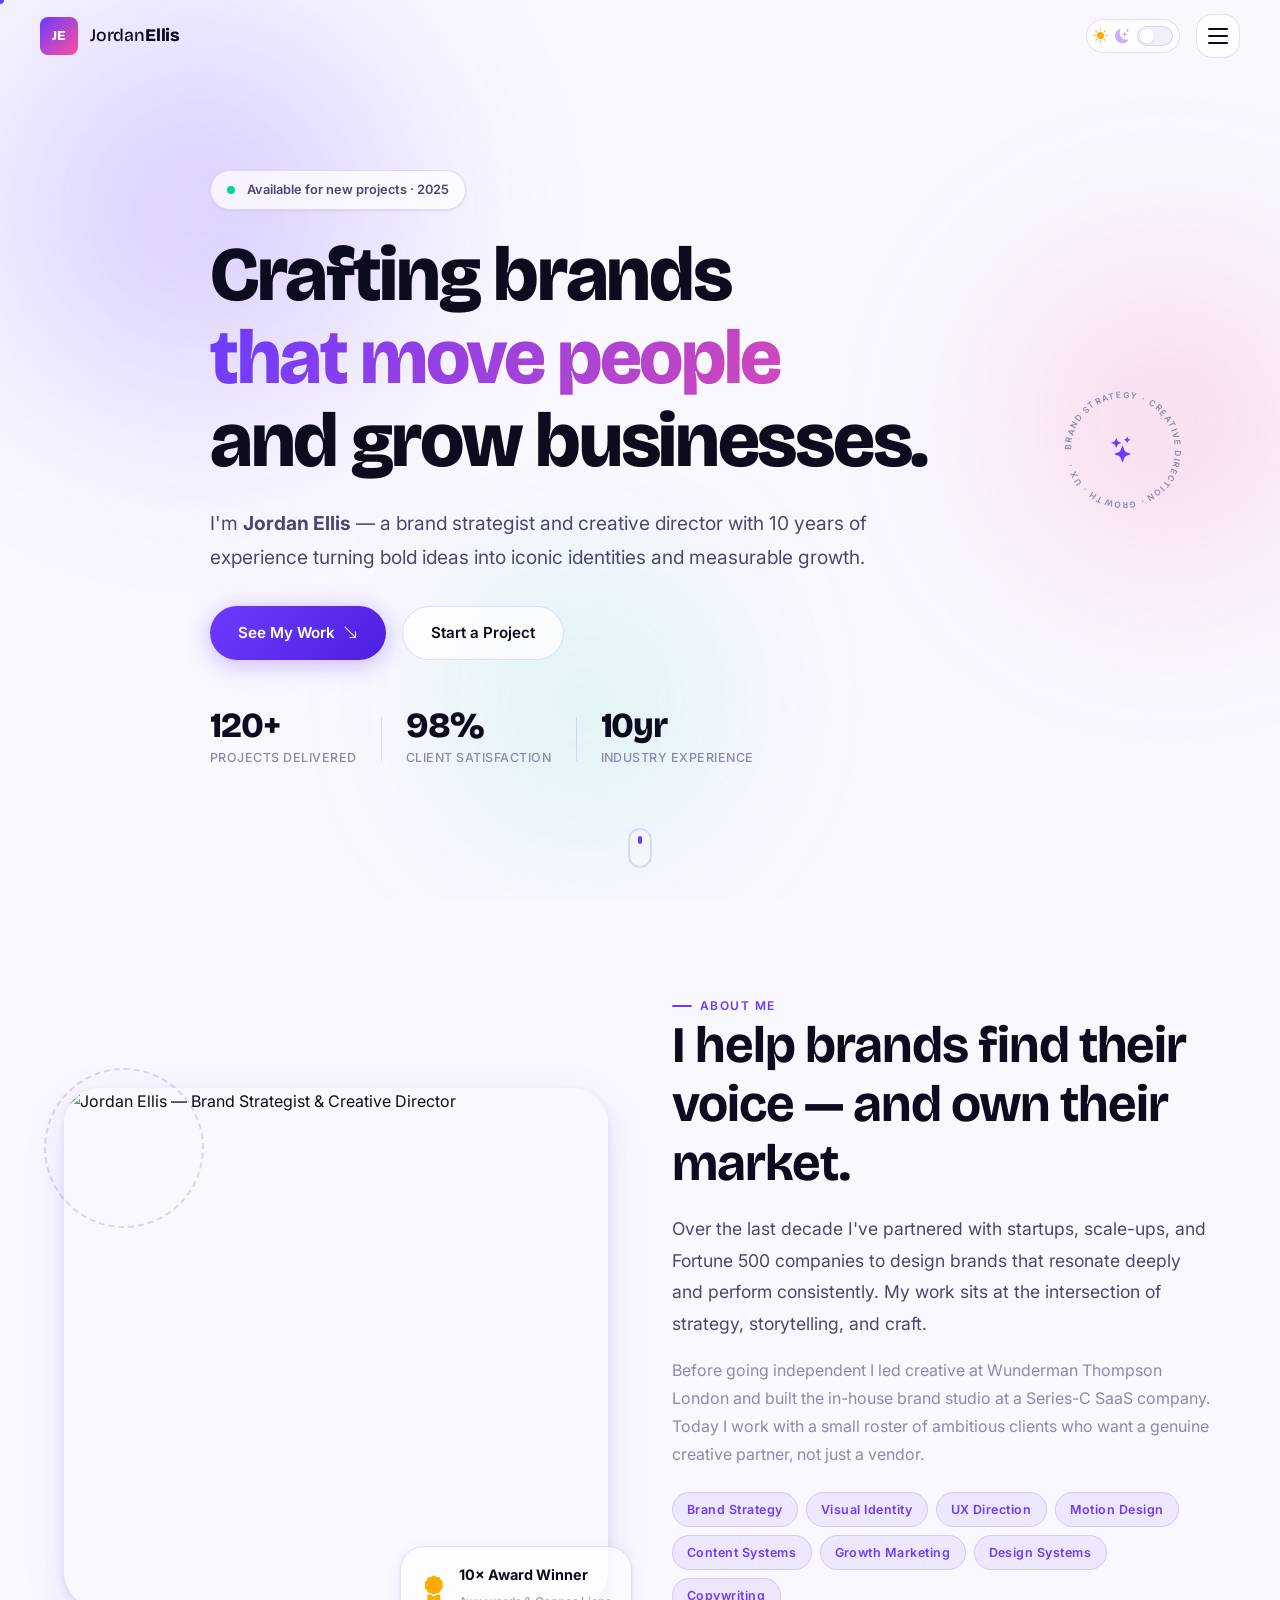
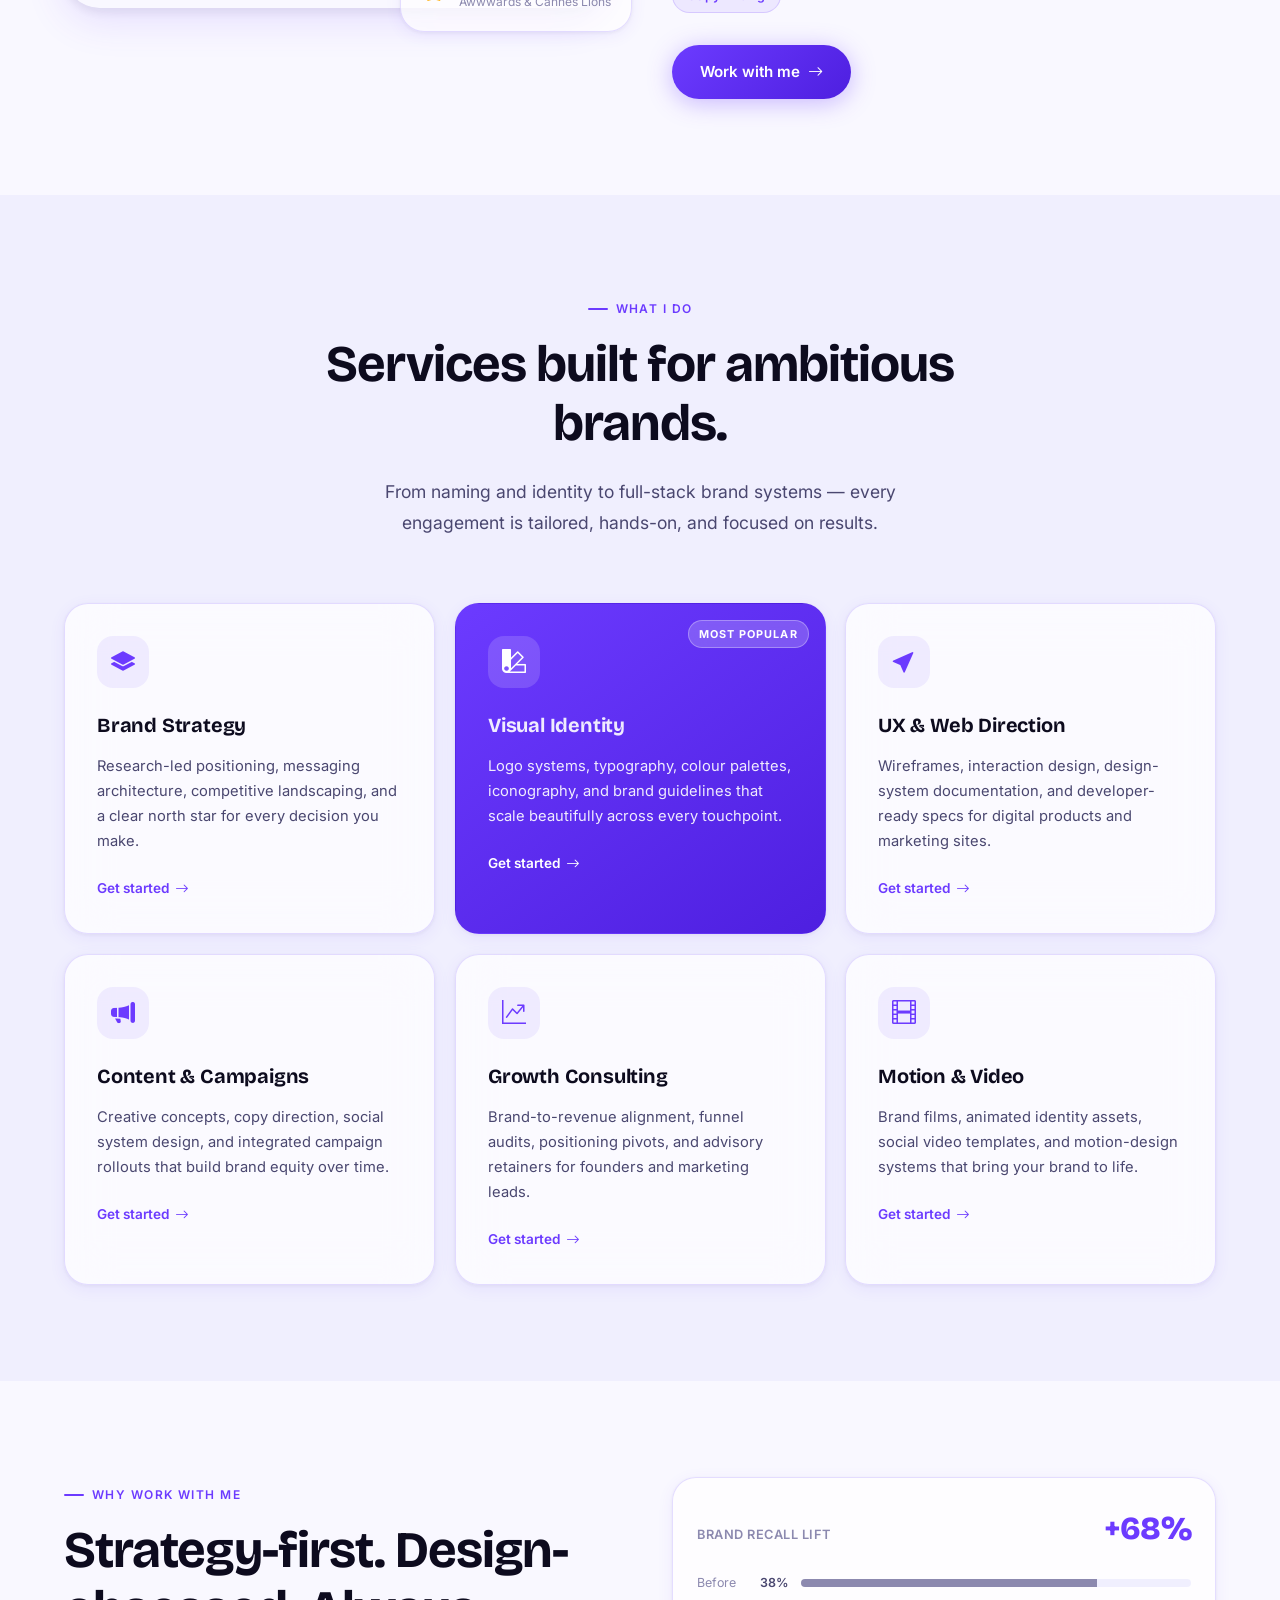
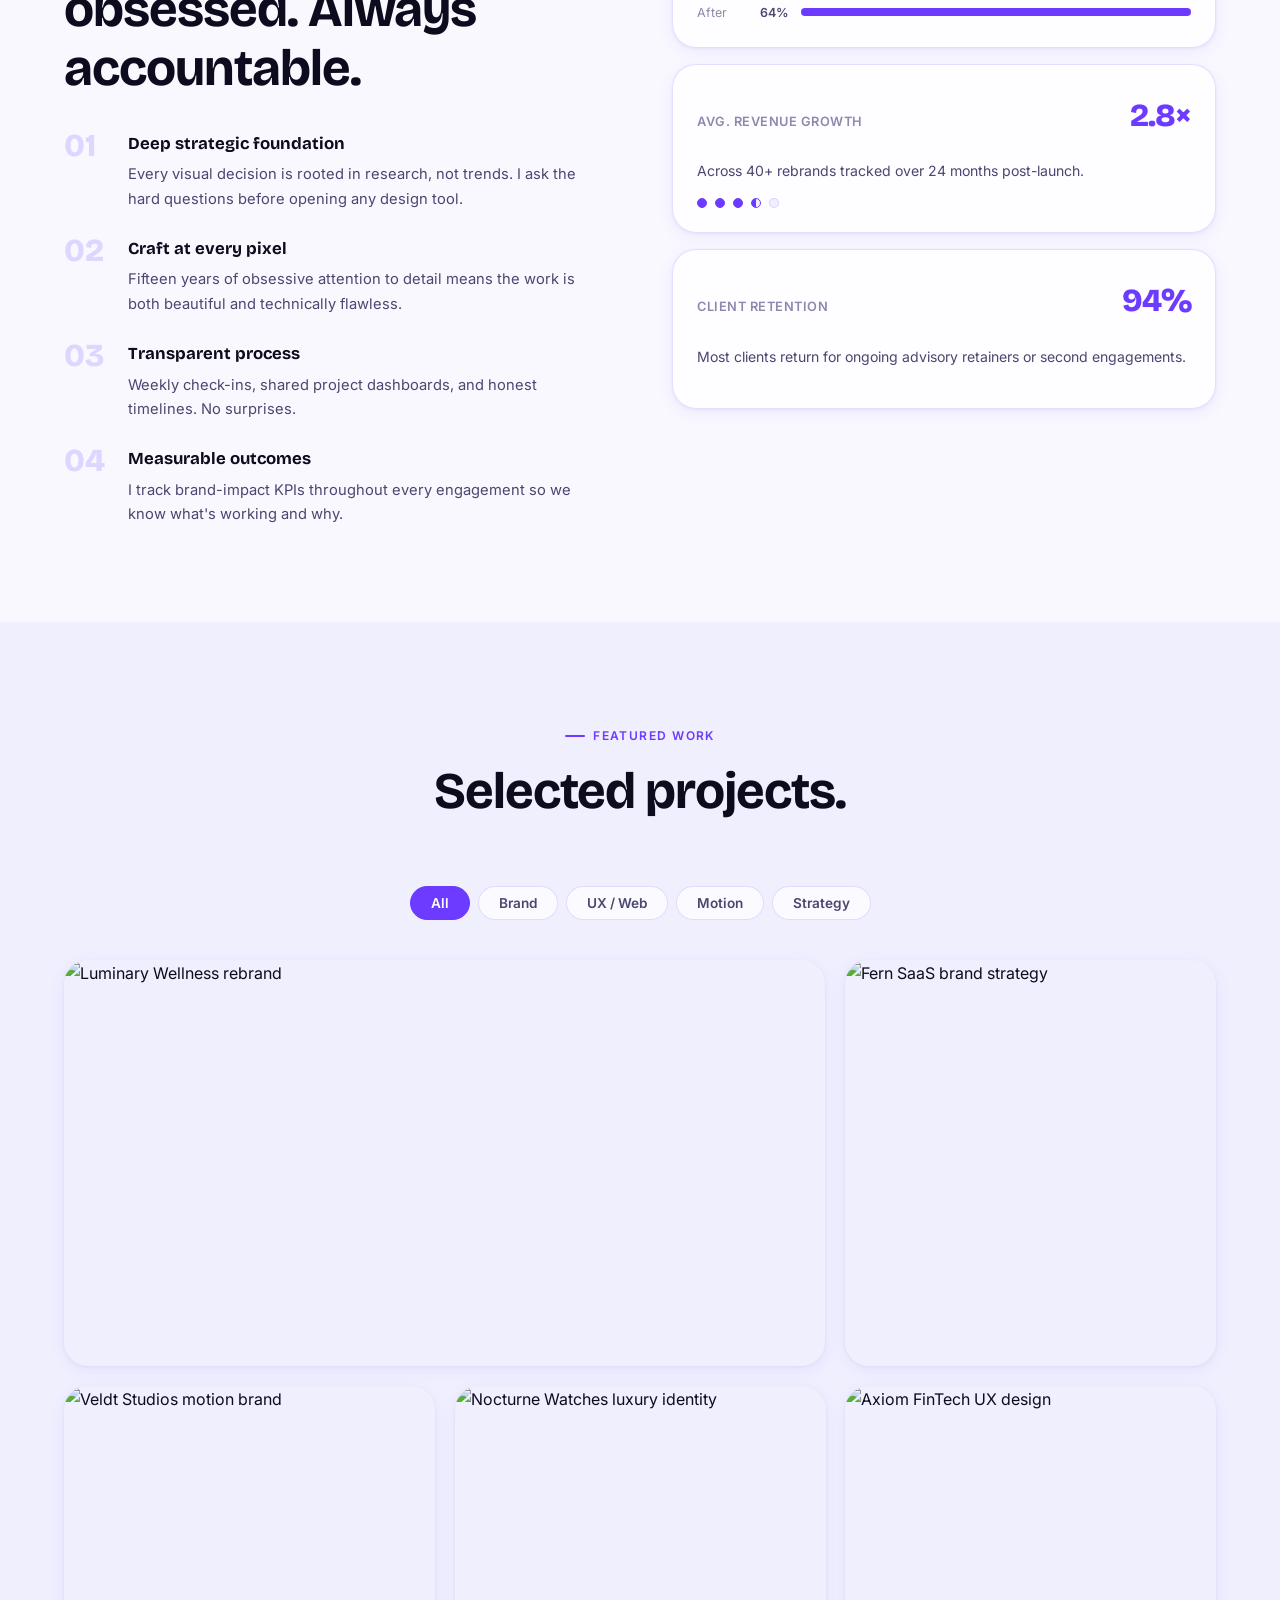
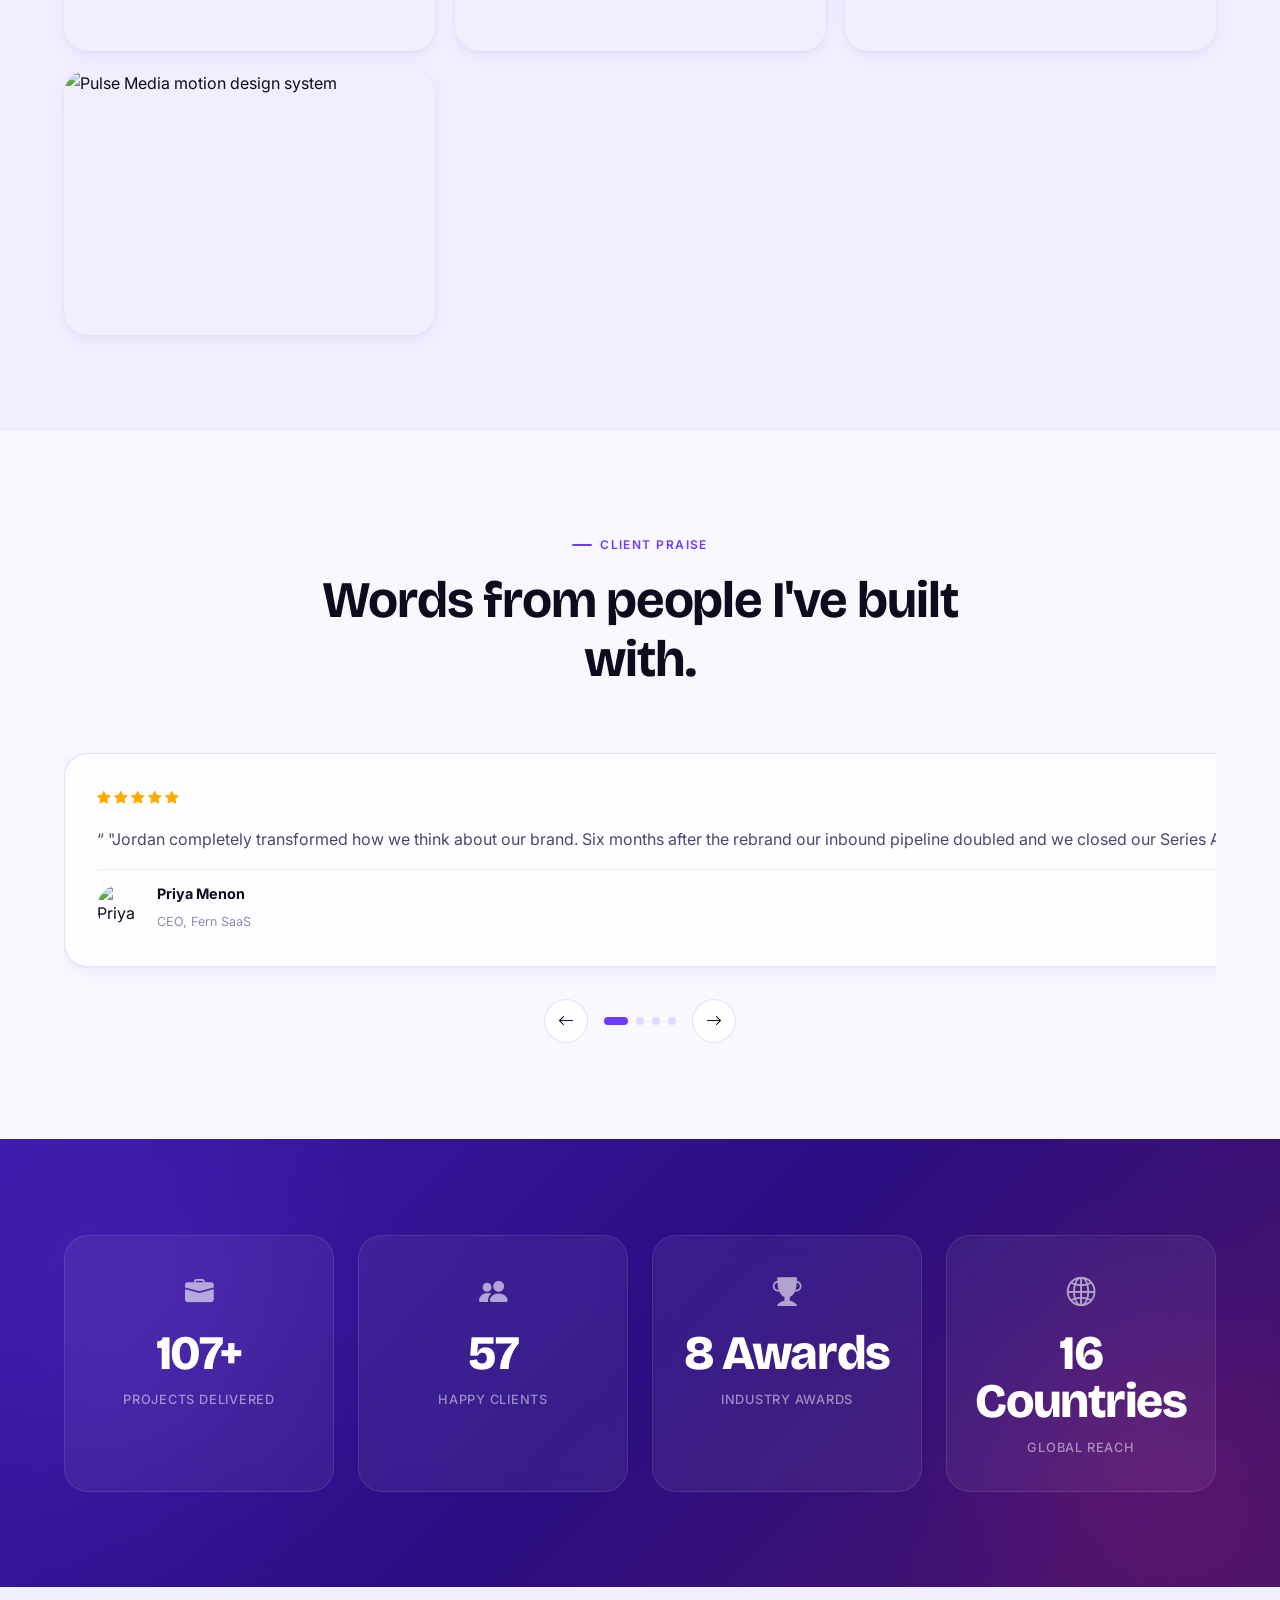
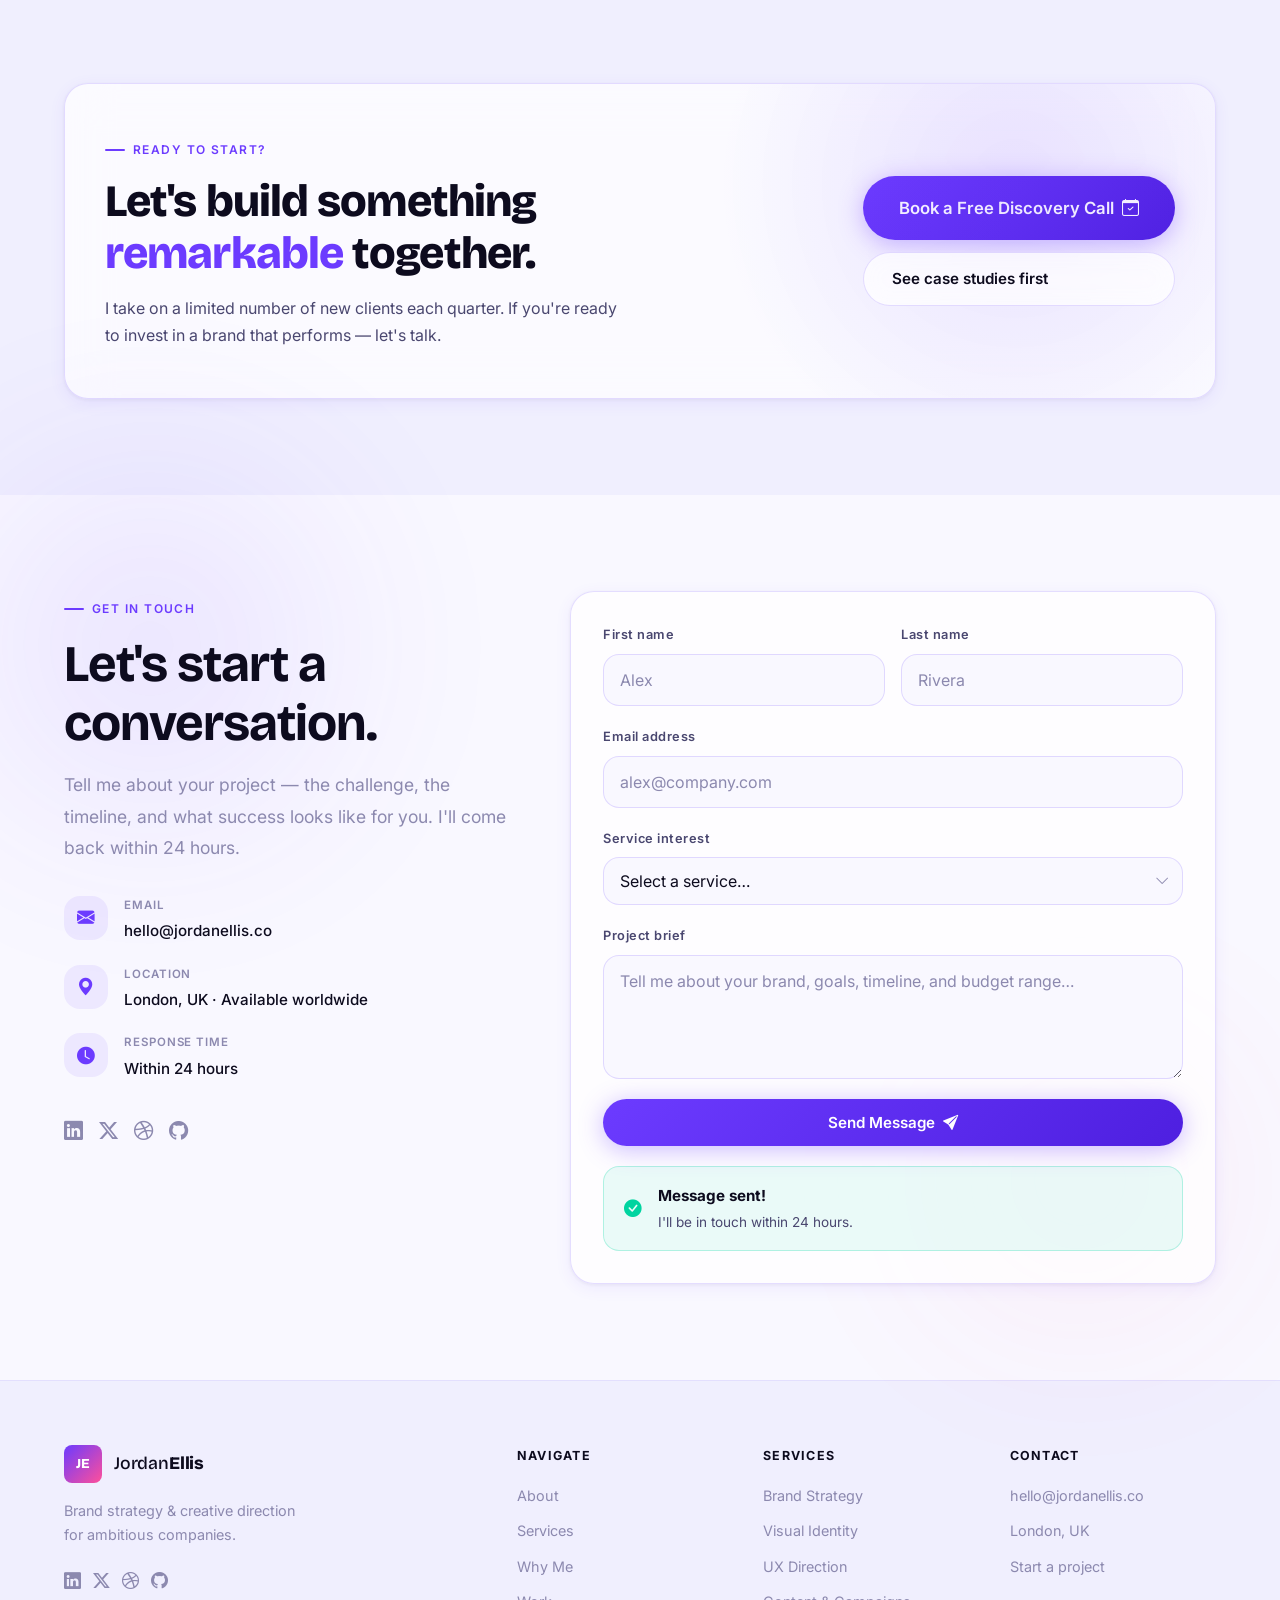
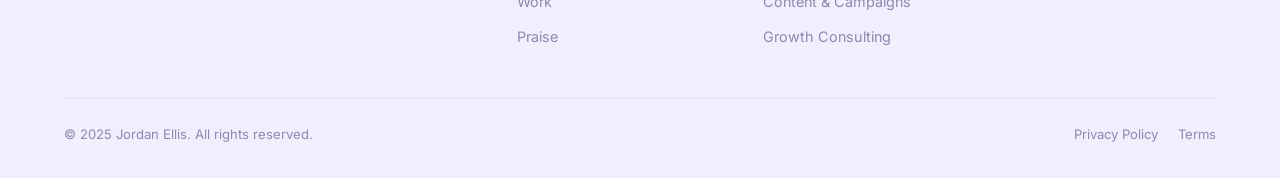
==== commit 69aa8d90: "Rebuild portfolio v3: Jordan Ellis — Bricolage Grotesque, GSAP, full design system - New persona: Jo" ====
--- a/portfolio/index.html
+++ b/portfolio/index.html
@@ -3,713 +3,820 @@
 <head>
   <meta charset="UTF-8" />
   <meta name="viewport" content="width=device-width, initial-scale=1.0" />
-  <meta name="description" content="Jordan Ellis — Multidisciplinary Creative Director & Brand Architect. Transforming ideas into impactful visual narratives." />
-  <meta name="author" content="Jordan Ellis" />
-  <title>Jordan Ellis | Creative Director & Brand Architect</title>
-
-  <!-- Fonts -->
+  <meta name="description" content="Jordan Ellis — Brand Strategist, Creative Director &amp; Growth Consultant helping businesses build iconic identities and scale with clarity." />
+  <meta name="keywords" content="brand strategy, creative direction, UX, growth consulting, portfolio" />
+  <meta property="og:title" content="Jordan Ellis — Brand Strategist &amp; Creative Director" />
+  <meta property="og:description" content="Helping ambitious brands find their voice, own their market, and grow with intention." />
+  <title>Jordan Ellis — Brand Strategist &amp; Creative Director</title>
+
+  <!-- Google Fonts -->
   <link rel="preconnect" href="https://fonts.googleapis.com" />
   <link rel="preconnect" href="https://fonts.gstatic.com" crossorigin />
-  <link href="https://fonts.googleapis.com/css2?family=Plus+Jakarta+Sans:wght@300;400;500;600;700;800&family=Fraunces:ital,opsz,wght@0,9..144,300;0,9..144,600;0,9..144,700;1,9..144,400&display=swap" rel="stylesheet" />
+  <link href="https://fonts.googleapis.com/css2?family=Bricolage+Grotesque:opsz,wght@12..96,300;12..96,400;12..96,500;12..96,600;12..96,700;12..96,800&family=Inter:wght@300;400;500;600&display=swap" rel="stylesheet" />
 
   <!-- Bootstrap Icons -->
   <link rel="stylesheet" href="https://cdn.jsdelivr.net/npm/bootstrap-icons@1.11.3/font/bootstrap-icons.min.css" />
 
-  <!-- Bootstrap CSS -->
-  <link href="https://cdn.jsdelivr.net/npm/bootstrap@5.3.3/dist/css/bootstrap.min.css" rel="stylesheet" />
-
-  <!-- GSAP -->
-  <script src="https://cdnjs.cloudflare.com/ajax/libs/gsap/3.12.5/gsap.min.js" defer></script>
-  <script src="https://cdnjs.cloudflare.com/ajax/libs/gsap/3.12.5/ScrollTrigger.min.js" defer></script>
-  <script src="https://cdnjs.cloudflare.com/ajax/libs/gsap/3.12.5/ScrollToPlugin.min.js" defer></script>
-
+  <!-- Main CSS -->
   <link rel="stylesheet" href="css/style.css" />
 </head>
 <body>
 
-  <!-- Custom Cursor -->
-  <div class="cursor-dot" id="cursorDot" aria-hidden="true"></div>
-  <div class="cursor-ring" id="cursorRing" aria-hidden="true"></div>
-
-  <!-- Scroll Progress Bar -->
-  <div class="scroll-progress" id="scrollProgress" aria-hidden="true"></div>
-
-  <!-- HEADER -->
-  <header class="site-header" id="siteHeader" role="banner">
+  <!-- CUSTOM CURSOR -->
+  <div id="cursorDot" aria-hidden="true"></div>
+  <div id="cursorRing" aria-hidden="true"></div>
+
+  <!-- SCROLL PROGRESS -->
+  <div id="scrollProgress" aria-hidden="true"></div>
+
+  <!-- ================================================================
+       HEADER
+  ================================================================ -->
+  <header id="site-header" role="banner">
     <div class="header-inner">
-      <a href="#hero" class="nav-logo" aria-label="Jordan Ellis home">
+
+      <a href="#hero" class="logo" aria-label="Jordan Ellis — Home">
         <span class="logo-mark">JE</span>
-        <span class="logo-text">Jordan Ellis</span>
+        <span class="logo-text">Jordan<strong>Ellis</strong></span>
       </a>
+
       <div class="header-controls">
-        <button class="theme-toggle" id="themeToggle" aria-label="Toggle dark/light mode" aria-pressed="false">
-          <span class="toggle-track" aria-hidden="true">
-            <span class="toggle-thumb"></span>
-            <i class="bi bi-sun-fill toggle-icon toggle-icon--light"></i>
-            <i class="bi bi-moon-fill toggle-icon toggle-icon--dark"></i>
-          </span>
+
+        <!-- Theme toggle -->
+        <button id="themeToggle" class="theme-btn" aria-label="Toggle colour theme" aria-pressed="false">
+          <span class="theme-icon theme-icon--sun" aria-hidden="true"><i class="bi bi-sun-fill"></i></span>
+          <span class="theme-icon theme-icon--moon" aria-hidden="true"><i class="bi bi-moon-stars-fill"></i></span>
+          <span class="theme-track" aria-hidden="true"><span class="theme-thumb"></span></span>
         </button>
-        <button class="hamburger" id="hamburger" aria-label="Open navigation menu" aria-expanded="false" aria-controls="navOverlay">
+
+        <!-- Hamburger (ONLY nav trigger — all screen sizes) -->
+        <button id="navToggle" class="hamburger" aria-label="Open navigation menu" aria-expanded="false" aria-controls="navDrawer">
           <span class="ham-line ham-line--top"></span>
           <span class="ham-line ham-line--mid"></span>
           <span class="ham-line ham-line--bot"></span>
         </button>
+
       </div>
     </div>
   </header>
 
-  <!-- NAV OVERLAY -->
-  <div class="nav-overlay" id="navOverlay" role="dialog" aria-modal="true" aria-label="Navigation menu">
-    <div class="nav-backdrop" id="navBackdrop" aria-hidden="true"></div>
-    <nav class="nav-panel" id="navPanel">
-      <div class="nav-panel__inner">
-        <div class="nav-panel__top">
-          <span class="nav-panel__label">Menu</span>
-          <button class="nav-close" id="navClose" aria-label="Close navigation">
-            <i class="bi bi-x-lg"></i>
+  <!-- ================================================================
+       NAV DRAWER
+  ================================================================ -->
+  <div id="navBackdrop" class="nav-backdrop" aria-hidden="true"></div>
+
+  <nav id="navDrawer" class="nav-drawer" role="dialog" aria-modal="true" aria-label="Navigation menu" aria-hidden="true">
+    <div class="nav-drawer-inner">
+
+      <div class="nav-top">
+        <span class="nav-eyebrow">Menu</span>
+        <button class="nav-close" id="navClose" aria-label="Close navigation menu">
+          <i class="bi bi-x-lg"></i>
+        </button>
+      </div>
+
+      <ul class="nav-links" role="list">
+        <li><a href="#about"        class="nav-link" data-nav>About</a></li>
+        <li><a href="#services"     class="nav-link" data-nav>Services</a></li>
+        <li><a href="#why"          class="nav-link" data-nav>Why Me</a></li>
+        <li><a href="#work"         class="nav-link" data-nav>Work</a></li>
+        <li><a href="#testimonials" class="nav-link" data-nav>Praise</a></li>
+        <li><a href="#stats"        class="nav-link" data-nav>Impact</a></li>
+        <li><a href="#contact"      class="nav-link" data-nav>Contact</a></li>
+      </ul>
+
+      <a href="#contact" class="nav-cta btn-primary" data-nav>
+        Let's Talk <i class="bi bi-arrow-right"></i>
+      </a>
+
+      <div class="nav-socials">
+        <a href="#" aria-label="LinkedIn"><i class="bi bi-linkedin"></i></a>
+        <a href="#" aria-label="Twitter / X"><i class="bi bi-twitter-x"></i></a>
+        <a href="#" aria-label="Dribbble"><i class="bi bi-dribbble"></i></a>
+        <a href="#" aria-label="GitHub"><i class="bi bi-github"></i></a>
+      </div>
+
+      <span class="nav-deco-num" aria-hidden="true">JE</span>
+    </div>
+  </nav>
+
+  <!-- ================================================================
+       HERO  #hero
+  ================================================================ -->
+  <section id="hero" class="section-hero">
+
+    <div class="blob blob-a" aria-hidden="true"></div>
+    <div class="blob blob-b" aria-hidden="true"></div>
+    <div class="blob blob-c" aria-hidden="true"></div>
+    <div class="grain"       aria-hidden="true"></div>
+
+    <div class="hero-inner">
+
+      <div class="hero-badge" data-reveal="fade-up">
+        <span class="pulse-dot" aria-hidden="true"></span>
+        Available for new projects &middot; 2025
+      </div>
+
+      <h1 class="hero-title" data-reveal="fade-up" data-delay="100">
+        <span class="hero-line">Crafting brands</span>
+        <span class="hero-line hero-line--accent">that move people</span>
+        <span class="hero-line">and grow businesses.</span>
+      </h1>
+
+      <p class="hero-sub" data-reveal="fade-up" data-delay="200">
+        I'm <strong>Jordan Ellis</strong> — a brand strategist and creative director with 10&nbsp;years of experience turning bold ideas into iconic identities and measurable growth.
+      </p>
+
+      <div class="hero-actions" data-reveal="fade-up" data-delay="300">
+        <a href="#work"    class="btn-primary">See My Work <i class="bi bi-arrow-down-right"></i></a>
+        <a href="#contact" class="btn-ghost">Start a Project</a>
+      </div>
+
+      <div class="hero-kpis" data-reveal="fade-up" data-delay="400">
+        <div class="kpi">
+          <strong class="kpi-num" data-count="120" data-suffix="+">0+</strong>
+          <span class="kpi-label">Projects delivered</span>
+        </div>
+        <div class="kpi-divider" aria-hidden="true"></div>
+        <div class="kpi">
+          <strong class="kpi-num" data-count="98" data-suffix="%">0%</strong>
+          <span class="kpi-label">Client satisfaction</span>
+        </div>
+        <div class="kpi-divider" aria-hidden="true"></div>
+        <div class="kpi">
+          <strong class="kpi-num" data-count="10" data-suffix="yr">0yr</strong>
+          <span class="kpi-label">Industry experience</span>
+        </div>
+      </div>
+
+    </div><!-- /hero-inner -->
+
+    <!-- Rotating badge -->
+    <div class="hero-badge-ring" aria-hidden="true">
+      <svg viewBox="0 0 200 200">
+        <defs>
+          <path id="ring-text-path" d="M 100,100 m -65,0 a 65,65 0 1,1 130,0 a 65,65 0 1,1 -130,0"/>
+        </defs>
+        <text class="ring-text">
+          <textPath href="#ring-text-path" startOffset="0%">
+            Brand Strategy &middot; Creative Direction &middot; Growth &middot; UX &middot;&nbsp;
+          </textPath>
+        </text>
+      </svg>
+      <span class="ring-center-icon"><i class="bi bi-stars"></i></span>
+    </div>
+
+    <div class="scroll-cue" aria-hidden="true"><span></span></div>
+
+  </section>
+
+  <!-- ================================================================
+       ABOUT  #about
+  ================================================================ -->
+  <section id="about" class="section-about section-pad">
+    <div class="container">
+      <div class="about-grid">
+
+        <!-- Image -->
+        <div class="about-img-wrap" data-reveal="fade-right">
+          <div class="about-img-frame">
+            <img
+              src="https://images.unsplash.com/photo-1507003211169-0a1dd7228f2d?w=560&q=80&auto=format&fit=crop"
+              alt="Jordan Ellis — Brand Strategist &amp; Creative Director"
+              loading="lazy" width="560" height="640"
+              class="about-photo"
+            />
+            <div class="about-float-card glass-card" data-reveal="pop" data-delay="300">
+              <i class="bi bi-award-fill float-icon"></i>
+              <div>
+                <strong>10&times; Award Winner</strong>
+                <span>Awwwards &amp; Cannes Lions</span>
+              </div>
+            </div>
+            <div class="about-deco-ring" aria-hidden="true"></div>
+          </div>
+        </div>
+
+        <!-- Text -->
+        <div class="about-content" data-reveal="fade-left">
+          <p class="section-eyebrow">About Me</p>
+          <h2 class="section-title">I help brands find their voice — and own their market.</h2>
+          <p class="body-lg">
+            Over the last decade I've partnered with startups, scale-ups, and Fortune&nbsp;500 companies to design brands that resonate deeply and perform consistently. My work sits at the intersection of strategy, storytelling, and craft.
+          </p>
+          <p class="body-md muted">
+            Before going independent I led creative at Wunderman Thompson London and built the in-house brand studio at a Series-C SaaS company. Today I work with a small roster of ambitious clients who want a genuine creative partner, not just a vendor.
+          </p>
+
+          <div class="skill-tags">
+            <span class="tag">Brand Strategy</span>
+            <span class="tag">Visual Identity</span>
+            <span class="tag">UX Direction</span>
+            <span class="tag">Motion Design</span>
+            <span class="tag">Content Systems</span>
+            <span class="tag">Growth Marketing</span>
+            <span class="tag">Design Systems</span>
+            <span class="tag">Copywriting</span>
+          </div>
+
+          <a href="#contact" class="btn-primary" style="width:fit-content">
+            Work with me <i class="bi bi-arrow-right"></i>
+          </a>
+        </div>
+
+      </div>
+    </div>
+  </section>
+
+  <!-- ================================================================
+       SERVICES  #services
+  ================================================================ -->
+  <section id="services" class="section-services section-pad alt-bg">
+    <div class="container">
+
+      <div class="section-header" data-reveal="fade-up">
+        <p class="section-eyebrow">What I Do</p>
+        <h2 class="section-title">Services built for ambitious brands.</h2>
+        <p class="section-sub">From naming and identity to full-stack brand systems — every engagement is tailored, hands-on, and focused on results.</p>
+      </div>
+
+      <div class="services-grid">
+
+        <article class="svc-card glass-card" data-reveal="fade-up" data-delay="0">
+          <div class="svc-icon"><i class="bi bi-layers-fill"></i></div>
+          <h3 class="svc-title">Brand Strategy</h3>
+          <p class="svc-desc">Research-led positioning, messaging architecture, competitive landscaping, and a clear north star for every decision you make.</p>
+          <a href="#contact" class="svc-link">Get started <i class="bi bi-arrow-right"></i></a>
+        </article>
+
+        <article class="svc-card svc-card--featured glass-card" data-reveal="fade-up" data-delay="80">
+          <span class="svc-badge">Most Popular</span>
+          <div class="svc-icon"><i class="bi bi-palette2"></i></div>
+          <h3 class="svc-title">Visual Identity</h3>
+          <p class="svc-desc">Logo systems, typography, colour palettes, iconography, and brand guidelines that scale beautifully across every touchpoint.</p>
+          <a href="#contact" class="svc-link">Get started <i class="bi bi-arrow-right"></i></a>
+        </article>
+
+        <article class="svc-card glass-card" data-reveal="fade-up" data-delay="160">
+          <div class="svc-icon"><i class="bi bi-cursor-fill"></i></div>
+          <h3 class="svc-title">UX &amp; Web Direction</h3>
+          <p class="svc-desc">Wireframes, interaction design, design-system documentation, and developer-ready specs for digital products and marketing sites.</p>
+          <a href="#contact" class="svc-link">Get started <i class="bi bi-arrow-right"></i></a>
+        </article>
+
+        <article class="svc-card glass-card" data-reveal="fade-up" data-delay="240">
+          <div class="svc-icon"><i class="bi bi-megaphone-fill"></i></div>
+          <h3 class="svc-title">Content &amp; Campaigns</h3>
+          <p class="svc-desc">Creative concepts, copy direction, social system design, and integrated campaign rollouts that build brand equity over time.</p>
+          <a href="#contact" class="svc-link">Get started <i class="bi bi-arrow-right"></i></a>
+        </article>
+
+        <article class="svc-card glass-card" data-reveal="fade-up" data-delay="320">
+          <div class="svc-icon"><i class="bi bi-graph-up-arrow"></i></div>
+          <h3 class="svc-title">Growth Consulting</h3>
+          <p class="svc-desc">Brand-to-revenue alignment, funnel audits, positioning pivots, and advisory retainers for founders and marketing leads.</p>
+          <a href="#contact" class="svc-link">Get started <i class="bi bi-arrow-right"></i></a>
+        </article>
+
+        <article class="svc-card glass-card" data-reveal="fade-up" data-delay="400">
+          <div class="svc-icon"><i class="bi bi-film"></i></div>
+          <h3 class="svc-title">Motion &amp; Video</h3>
+          <p class="svc-desc">Brand films, animated identity assets, social video templates, and motion-design systems that bring your brand to life.</p>
+          <a href="#contact" class="svc-link">Get started <i class="bi bi-arrow-right"></i></a>
+        </article>
+
+      </div>
+    </div>
+  </section>
+
+  <!-- ================================================================
+       WHY CHOOSE US  #why
+  ================================================================ -->
+  <section id="why" class="section-why section-pad">
+    <div class="container">
+      <div class="why-grid">
+
+        <!-- Pillars -->
+        <div class="why-pillars" data-reveal="fade-right">
+          <p class="section-eyebrow">Why Work With Me</p>
+          <h2 class="section-title">Strategy-first. Design-obsessed. Always accountable.</h2>
+
+          <ol class="pillar-list">
+            <li class="pillar-item">
+              <span class="pillar-num" aria-hidden="true">01</span>
+              <div>
+                <h4>Deep strategic foundation</h4>
+                <p>Every visual decision is rooted in research, not trends. I ask the hard questions before opening any design tool.</p>
+              </div>
+            </li>
+            <li class="pillar-item">
+              <span class="pillar-num" aria-hidden="true">02</span>
+              <div>
+                <h4>Craft at every pixel</h4>
+                <p>Fifteen years of obsessive attention to detail means the work is both beautiful and technically flawless.</p>
+              </div>
+            </li>
+            <li class="pillar-item">
+              <span class="pillar-num" aria-hidden="true">03</span>
+              <div>
+                <h4>Transparent process</h4>
+                <p>Weekly check-ins, shared project dashboards, and honest timelines. No surprises.</p>
+              </div>
+            </li>
+            <li class="pillar-item">
+              <span class="pillar-num" aria-hidden="true">04</span>
+              <div>
+                <h4>Measurable outcomes</h4>
+                <p>I track brand-impact KPIs throughout every engagement so we know what's working and why.</p>
+              </div>
+            </li>
+          </ol>
+        </div>
+
+        <!-- Metric cards -->
+        <div class="why-cards" data-reveal="fade-left">
+
+          <div class="why-card glass-card">
+            <div class="why-card-top">
+              <span class="why-metric-label">Brand Recall Lift</span>
+              <strong class="why-metric-val">+68%</strong>
+            </div>
+            <div class="why-bar-wrap" aria-label="Brand recall improvement chart">
+              <div class="why-bar why-bar--before" data-width="38"><span>Before</span><span>38%</span></div>
+              <div class="why-bar why-bar--after"  data-width="64"><span>After</span><span>64%</span></div>
+            </div>
+          </div>
+
+          <div class="why-card glass-card" style="--card-delay:.12s">
+            <div class="why-card-top">
+              <span class="why-metric-label">Avg. Revenue Growth</span>
+              <strong class="why-metric-val">2.8&times;</strong>
+            </div>
+            <p class="why-card-sub">Across 40+ rebrands tracked over 24 months post-launch.</p>
+            <div class="why-dots" aria-hidden="true">
+              <span class="wd wd--fill"></span><span class="wd wd--fill"></span>
+              <span class="wd wd--fill"></span><span class="wd wd--half"></span>
+              <span class="wd"></span>
+            </div>
+          </div>
+
+          <div class="why-card glass-card" style="--card-delay:.24s">
+            <div class="why-card-top">
+              <span class="why-metric-label">Client Retention</span>
+              <strong class="why-metric-val">94%</strong>
+            </div>
+            <p class="why-card-sub">Most clients return for ongoing advisory retainers or second engagements.</p>
+          </div>
+
+        </div>
+
+      </div>
+    </div>
+  </section>
+
+  <!-- ================================================================
+       FEATURED WORK  #work
+  ================================================================ -->
+  <section id="work" class="section-work section-pad alt-bg">
+    <div class="container">
+
+      <div class="section-header" data-reveal="fade-up">
+        <p class="section-eyebrow">Featured Work</p>
+        <h2 class="section-title">Selected projects.</h2>
+      </div>
+
+      <div class="work-filters" role="tablist" aria-label="Filter projects" data-reveal="fade-up" data-delay="80">
+        <button class="filter-btn active" role="tab" aria-selected="true"  data-filter="all">All</button>
+        <button class="filter-btn"        role="tab" aria-selected="false" data-filter="brand">Brand</button>
+        <button class="filter-btn"        role="tab" aria-selected="false" data-filter="ux">UX / Web</button>
+        <button class="filter-btn"        role="tab" aria-selected="false" data-filter="motion">Motion</button>
+        <button class="filter-btn"        role="tab" aria-selected="false" data-filter="strategy">Strategy</button>
+      </div>
+
+      <div class="work-grid" id="workGrid">
+
+        <article class="work-card work-card--wide" data-cat="brand ux" data-reveal="fade-up">
+          <div class="work-img-wrap">
+            <img src="https://images.unsplash.com/photo-1561070791-2526d30994b5?w=900&q=80&auto=format&fit=crop" alt="Luminary Wellness rebrand" loading="lazy" width="900" height="480" />
+            <div class="work-overlay">
+              <span class="work-tag">Brand &middot; UX</span>
+              <h3>Luminary Wellness</h3>
+              <p>Full rebrand &amp; digital experience for a DTC wellness company — 3.1&times; revenue in 12 months.</p>
+              <a href="#contact" class="btn-ghost btn-sm">View case study <i class="bi bi-arrow-up-right"></i></a>
+            </div>
+          </div>
+        </article>
+
+        <article class="work-card" data-cat="strategy brand" data-reveal="fade-up" data-delay="80">
+          <div class="work-img-wrap">
+            <img src="https://images.unsplash.com/photo-1512486130939-2c4f79935e4f?w=560&q=80&auto=format&fit=crop" alt="Fern SaaS brand strategy" loading="lazy" width="560" height="400" />
+            <div class="work-overlay">
+              <span class="work-tag">Strategy &middot; Brand</span>
+              <h3>Fern SaaS</h3>
+              <p>Positioning strategy &amp; identity for a B2B climate-tech SaaS — raised Series A 4 months post-launch.</p>
+              <a href="#contact" class="btn-ghost btn-sm">View case study <i class="bi bi-arrow-up-right"></i></a>
+            </div>
+          </div>
+        </article>
+
+        <article class="work-card" data-cat="motion ux" data-reveal="fade-up" data-delay="160">
+          <div class="work-img-wrap">
+            <img src="https://images.unsplash.com/photo-1558655146-9f40138edfeb?w=560&q=80&auto=format&fit=crop" alt="Veldt Studios motion brand" loading="lazy" width="560" height="400" />
+            <div class="work-overlay">
+              <span class="work-tag">Motion &middot; UX</span>
+              <h3>Veldt Studios</h3>
+              <p>Motion-first brand system &amp; design language for a boutique production house.</p>
+              <a href="#contact" class="btn-ghost btn-sm">View case study <i class="bi bi-arrow-up-right"></i></a>
+            </div>
+          </div>
+        </article>
+
+        <article class="work-card" data-cat="brand" data-reveal="fade-up" data-delay="0">
+          <div class="work-img-wrap">
+            <img src="https://images.unsplash.com/photo-1523275335684-37898b6baf30?w=560&q=80&auto=format&fit=crop" alt="Nocturne Watches luxury identity" loading="lazy" width="560" height="400" />
+            <div class="work-overlay">
+              <span class="work-tag">Brand</span>
+              <h3>Nocturne Watches</h3>
+              <p>Luxury identity &amp; brand world for an independent watchmaker entering the US market.</p>
+              <a href="#contact" class="btn-ghost btn-sm">View case study <i class="bi bi-arrow-up-right"></i></a>
+            </div>
+          </div>
+        </article>
+
+        <article class="work-card" data-cat="ux strategy" data-reveal="fade-up" data-delay="80">
+          <div class="work-img-wrap">
+            <img src="https://images.unsplash.com/photo-1551434678-e076c223a692?w=560&q=80&auto=format&fit=crop" alt="Axiom FinTech UX design" loading="lazy" width="560" height="400" />
+            <div class="work-overlay">
+              <span class="work-tag">UX &middot; Strategy</span>
+              <h3>Axiom FinTech</h3>
+              <p>UX direction &amp; product brand for a next-gen personal finance platform.</p>
+              <a href="#contact" class="btn-ghost btn-sm">View case study <i class="bi bi-arrow-up-right"></i></a>
+            </div>
+          </div>
+        </article>
+
+        <article class="work-card" data-cat="motion" data-reveal="fade-up" data-delay="160">
+          <div class="work-img-wrap">
+            <img src="https://images.unsplash.com/photo-1574717024653-61fd2cf4d44d?w=560&q=80&auto=format&fit=crop" alt="Pulse Media motion design system" loading="lazy" width="560" height="400" />
+            <div class="work-overlay">
+              <span class="work-tag">Motion</span>
+              <h3>Pulse Media</h3>
+              <p>End-to-end motion design system and social template library for a media network.</p>
+              <a href="#contact" class="btn-ghost btn-sm">View case study <i class="bi bi-arrow-up-right"></i></a>
+            </div>
+          </div>
+        </article>
+
+      </div>
+    </div>
+  </section>
+
+  <!-- ================================================================
+       TESTIMONIALS  #testimonials
+  ================================================================ -->
+  <section id="testimonials" class="section-testimonials section-pad">
+    <div class="container">
+
+      <div class="section-header" data-reveal="fade-up">
+        <p class="section-eyebrow">Client Praise</p>
+        <h2 class="section-title">Words from people I've built with.</h2>
+      </div>
+
+      <div class="carousel-wrap" data-reveal="fade-up" data-delay="100">
+        <div class="carousel-track" id="testimonialTrack" role="list">
+
+          <article class="t-card glass-card" role="listitem">
+            <div class="t-rating" aria-label="5 out of 5 stars">
+              <i class="bi bi-star-fill"></i><i class="bi bi-star-fill"></i><i class="bi bi-star-fill"></i>
+              <i class="bi bi-star-fill"></i><i class="bi bi-star-fill"></i>
+            </div>
+            <blockquote class="t-quote">
+              "Jordan completely transformed how we think about our brand. Six months after the rebrand our inbound pipeline doubled and we closed our Series A. Worth every penny and then some."
+            </blockquote>
+            <div class="t-author">
+              <img src="https://images.unsplash.com/photo-1438761681033-6461ffad8d80?w=80&q=80&auto=format&fit=crop&crop=face" alt="Priya Menon" loading="lazy" width="48" height="48" />
+              <div>
+                <strong>Priya Menon</strong>
+                <span>CEO, Fern SaaS</span>
+              </div>
+            </div>
+          </article>
+
+          <article class="t-card glass-card" role="listitem">
+            <div class="t-rating" aria-label="5 out of 5 stars">
+              <i class="bi bi-star-fill"></i><i class="bi bi-star-fill"></i><i class="bi bi-star-fill"></i>
+              <i class="bi bi-star-fill"></i><i class="bi bi-star-fill"></i>
+            </div>
+            <blockquote class="t-quote">
+              "The level of strategic thinking Jordan brings is unlike any designer I've worked with. They understand business as well as they understand craft — that combination is genuinely rare."
+            </blockquote>
+            <div class="t-author">
+              <img src="https://images.unsplash.com/photo-1472099645785-5658abf4ff4e?w=80&q=80&auto=format&fit=crop&crop=face" alt="Marcus Webb" loading="lazy" width="48" height="48" />
+              <div>
+                <strong>Marcus Webb</strong>
+                <span>CMO, Axiom FinTech</span>
+              </div>
+            </div>
+          </article>
+
+          <article class="t-card glass-card" role="listitem">
+            <div class="t-rating" aria-label="5 out of 5 stars">
+              <i class="bi bi-star-fill"></i><i class="bi bi-star-fill"></i><i class="bi bi-star-fill"></i>
+              <i class="bi bi-star-fill"></i><i class="bi bi-star-fill"></i>
+            </div>
+            <blockquote class="t-quote">
+              "We hired Jordan for a 'quick brand refresh' and ended up with an entire brand world we're incredibly proud of. The process was smooth, the deliverables exceptional, and the results speak for themselves."
+            </blockquote>
+            <div class="t-author">
+              <img src="https://images.unsplash.com/photo-1494790108377-be9c29b29330?w=80&q=80&auto=format&fit=crop&crop=face" alt="Sofia Andersson" loading="lazy" width="48" height="48" />
+              <div>
+                <strong>Sofia Andersson</strong>
+                <span>Founder, Luminary Wellness</span>
+              </div>
+            </div>
+          </article>
+
+          <article class="t-card glass-card" role="listitem">
+            <div class="t-rating" aria-label="5 out of 5 stars">
+              <i class="bi bi-star-fill"></i><i class="bi bi-star-fill"></i><i class="bi bi-star-fill"></i>
+              <i class="bi bi-star-fill"></i><i class="bi bi-star-fill"></i>
+            </div>
+            <blockquote class="t-quote">
+              "From strategy workshops to final design files, Jordan delivered clarity at every stage. Our team now has a brand they believe in and a system they can actually use independently."
+            </blockquote>
+            <div class="t-author">
+              <img src="https://images.unsplash.com/photo-1500648767791-00dcc994a43e?w=80&q=80&auto=format&fit=crop&crop=face" alt="Theo Nakamura" loading="lazy" width="48" height="48" />
+              <div>
+                <strong>Theo Nakamura</strong>
+                <span>VP Marketing, Veldt Studios</span>
+              </div>
+            </div>
+          </article>
+
+        </div><!-- /track -->
+
+        <div class="carousel-controls" aria-label="Testimonial navigation">
+          <button class="carousel-btn" id="carouselPrev" aria-label="Previous testimonial">
+            <i class="bi bi-arrow-left"></i>
           </button>
-        </div>
-        <ul class="nav-links" role="list">
-          <li class="nav-link-item"><a href="#hero"         class="nav-link"><span class="nav-num">01</span>Home</a></li>
-          <li class="nav-link-item"><a href="#about"        class="nav-link"><span class="nav-num">02</span>About</a></li>
-          <li class="nav-link-item"><a href="#services"     class="nav-link"><span class="nav-num">03</span>Services</a></li>
-          <li class="nav-link-item"><a href="#why-us"       class="nav-link"><span class="nav-num">04</span>Why Us</a></li>
-          <li class="nav-link-item"><a href="#work"         class="nav-link"><span class="nav-num">05</span>Work</a></li>
-          <li class="nav-link-item"><a href="#testimonials" class="nav-link"><span class="nav-num">06</span>Testimonials</a></li>
-          <li class="nav-link-item"><a href="#contact"      class="nav-link"><span class="nav-num">07</span>Contact</a></li>
-        </ul>
-        <div class="nav-panel__footer">
-          <a href="#contact" class="btn-primary nav-cta">Start a Project <i class="bi bi-arrow-up-right"></i></a>
-          <div class="nav-socials">
-            <a href="#" aria-label="LinkedIn"  class="social-icon"><i class="bi bi-linkedin"></i></a>
-            <a href="#" aria-label="Dribbble"  class="social-icon"><i class="bi bi-dribbble"></i></a>
-            <a href="#" aria-label="Behance"   class="social-icon"><i class="bi bi-behance"></i></a>
-            <a href="#" aria-label="Twitter/X" class="social-icon"><i class="bi bi-twitter-x"></i></a>
-          </div>
-        </div>
-      </div>
-    </nav>
-  </div>
-
-  <main id="main">
-
-    <!-- HERO -->
-    <section class="hero-section" id="hero" aria-label="Hero">
-      <div class="orb orb--1" aria-hidden="true"></div>
-      <div class="orb orb--2" aria-hidden="true"></div>
-      <div class="orb orb--3" aria-hidden="true"></div>
-      <div class="hero-noise"  aria-hidden="true"></div>
-
-      <div class="container-xl position-relative">
-        <div class="hero-content">
-          <div class="hero-eyebrow" data-hero="eyebrow">
-            <span class="eyebrow-dot" aria-hidden="true"></span>
-            Available for projects in 2025
-          </div>
-
-          <h1 class="hero-title">
-            <span class="hero-title__line" data-hero="line">Crafting</span>
-            <span class="hero-title__line hero-title__line--accent" data-hero="line"><em>Brand Stories</em></span>
-            <span class="hero-title__line" data-hero="line">That Convert</span>
-          </h1>
-
-          <p class="hero-subtitle" data-hero="subtitle">
-            Multidisciplinary Creative Director with 12+ years helping ambitious brands
-            find their voice — and turn it into measurable growth.
-          </p>
-
-          <div class="hero-ctas" data-hero="ctas">
-            <a href="#work"    class="btn-primary"><span>View My Work</span> <i class="bi bi-arrow-right"></i></a>
-            <a href="#contact" class="btn-outline"><span>Let's Talk</span></a>
-          </div>
-
-          <div class="hero-stats" data-hero="stats">
-            <div class="hero-stat">
-              <span class="stat-num" data-count="200">0</span><span class="stat-suffix">+</span>
-              <span class="stat-label">Projects Delivered</span>
-            </div>
-            <div class="hero-stat-divider" aria-hidden="true"></div>
-            <div class="hero-stat">
-              <span class="stat-num" data-count="48">0</span><span class="stat-suffix">M</span>
-              <span class="stat-label">Revenue Influenced</span>
-            </div>
-            <div class="hero-stat-divider" aria-hidden="true"></div>
-            <div class="hero-stat">
-              <span class="stat-num" data-count="12">0</span><span class="stat-suffix">yr</span>
-              <span class="stat-label">Experience</span>
-            </div>
-          </div>
-        </div>
-
-        <div class="hero-badge" aria-hidden="true">
-          <svg viewBox="0 0 140 140" width="140" height="140" class="badge-svg">
-            <defs>
-              <path id="badgeCircle" d="M70,70 m-50,0 a50,50 0 1,1 100,0 a50,50 0 1,1 -100,0"/>
-            </defs>
-            <text class="badge-text">
-              <textPath href="#badgeCircle">Creative Director · Brand Architect · Visual Strategist ·&nbsp;</textPath>
-            </text>
-          </svg>
-          <div class="badge-star"><i class="bi bi-star-fill"></i></div>
-        </div>
-      </div>
-
-      <div class="scroll-hint" aria-hidden="true">
-        <div class="scroll-hint__line"></div>
-        <span class="scroll-hint__text">Scroll</span>
-      </div>
-    </section>
-
-    <!-- ABOUT -->
-    <section class="about-section section-pad" id="about" aria-label="About">
-      <div class="container-xl">
-        <div class="row align-items-center g-5">
-
-          <div class="col-lg-5" data-reveal="left">
-            <div class="about-visual">
-              <div class="about-img-wrap">
-                <div class="about-img-bg" aria-hidden="true"></div>
-                <img src="https://images.unsplash.com/photo-1507003211169-0a1dd7228f2d?w=600&q=80"
-                     alt="Jordan Ellis — Creative Director" class="about-img" loading="lazy" width="480" height="560" />
-              </div>
-              <div class="about-float-card glass-card">
-                <div class="float-card__icon"><i class="bi bi-patch-check-fill"></i></div>
-                <div>
-                  <p class="float-card__num">Top 1%</p>
-                  <p class="float-card__label">Creative Directors</p>
-                </div>
-              </div>
-              <div class="about-award glass-card">
-                <i class="bi bi-trophy-fill award-icon"></i>
-                <span>Awwwards SOTD × 14</span>
-              </div>
-            </div>
-          </div>
-
-          <div class="col-lg-7" data-reveal="right">
-            <div class="section-label">About Me</div>
-            <h2 class="section-title">I Design Systems That<br><em>Outlive Trends</em></h2>
-            <p class="section-body">
-              Hi — I'm Jordan, a multidisciplinary creative director based in New York City.
-              I specialize in brand identity, digital experience design, and strategic visual
-              communication for startups, scale-ups, and global enterprises alike.
-            </p>
-            <p class="section-body mt-3">
-              My process blends rigorous research with intuitive craft — uncovering the
-              essence of a brand and translating it into cohesive, memorable systems that
-              perform across every channel and touchpoint.
-            </p>
-            <div class="about-skills">
-              <span class="skill-pill">Brand Strategy</span>
-              <span class="skill-pill">Visual Identity</span>
-              <span class="skill-pill">UX / UI Design</span>
-              <span class="skill-pill">Motion Design</span>
-              <span class="skill-pill">Design Systems</span>
-              <span class="skill-pill">Art Direction</span>
-            </div>
-            <div class="about-cta-row">
-              <a href="#contact" class="btn-primary">Work With Me <i class="bi bi-arrow-right"></i></a>
-              <a href="#" class="about-cv-link"><i class="bi bi-download"></i> Download CV</a>
-            </div>
-          </div>
-
-        </div>
-      </div>
-    </section>
-
-    <!-- SERVICES -->
-    <section class="services-section section-pad" id="services" aria-label="Services">
-      <div class="container-xl">
-        <div class="section-header text-center" data-reveal="up">
-          <div class="section-label">What I Do</div>
-          <h2 class="section-title">Services Built for<br><em>Ambitious Brands</em></h2>
-          <p class="section-subtitle">End-to-end creative and strategic solutions that move the needle from first impression to lasting loyalty.</p>
-        </div>
-
-        <div class="services-grid">
-
-          <article class="glass-card service-card" data-reveal="up" data-delay="0">
-            <div class="service-icon" aria-hidden="true"><i class="bi bi-layers-fill"></i></div>
-            <h3 class="service-title">Brand Identity</h3>
-            <p class="service-desc">Complete brand architecture — logo systems, color palettes, typography, and usage guidelines that give your brand a clear, ownable voice.</p>
-            <a href="#contact" class="service-cta">Get Started <i class="bi bi-arrow-right"></i></a>
-          </article>
-
-          <article class="glass-card service-card service-card--featured" data-reveal="up" data-delay="80">
-            <div class="service-badge-tag">Most Popular</div>
-            <div class="service-icon" aria-hidden="true"><i class="bi bi-phone-fill"></i></div>
-            <h3 class="service-title">Digital Experience</h3>
-            <p class="service-desc">Intuitive, conversion-focused websites and apps that balance aesthetic beauty with rock-solid UX principles and performance.</p>
-            <a href="#contact" class="service-cta">Get Started <i class="bi bi-arrow-right"></i></a>
-          </article>
-
-          <article class="glass-card service-card" data-reveal="up" data-delay="160">
-            <div class="service-icon" aria-hidden="true"><i class="bi bi-graph-up-arrow"></i></div>
-            <h3 class="service-title">Brand Strategy</h3>
-            <p class="service-desc">Research-backed positioning, competitive audits, and messaging frameworks that align your team and speak directly to your audience.</p>
-            <a href="#contact" class="service-cta">Get Started <i class="bi bi-arrow-right"></i></a>
-          </article>
-
-          <article class="glass-card service-card" data-reveal="up" data-delay="0">
-            <div class="service-icon" aria-hidden="true"><i class="bi bi-camera-video-fill"></i></div>
-            <h3 class="service-title">Motion & Video</h3>
-            <p class="service-desc">Animated brand expressions, social content, product demos, and narrative-driven video that captures attention in milliseconds.</p>
-            <a href="#contact" class="service-cta">Get Started <i class="bi bi-arrow-right"></i></a>
-          </article>
-
-          <article class="glass-card service-card" data-reveal="up" data-delay="80">
-            <div class="service-icon" aria-hidden="true"><i class="bi bi-grid-3x3-gap-fill"></i></div>
-            <h3 class="service-title">Design Systems</h3>
-            <p class="service-desc">Scalable component libraries and token-based systems that keep product teams shipping consistently at speed — no drift, no chaos.</p>
-            <a href="#contact" class="service-cta">Get Started <i class="bi bi-arrow-right"></i></a>
-          </article>
-
-          <article class="glass-card service-card" data-reveal="up" data-delay="160">
-            <div class="service-icon" aria-hidden="true"><i class="bi bi-megaphone-fill"></i></div>
-            <h3 class="service-title">Campaign Creative</h3>
-            <p class="service-desc">Full-funnel campaign art direction — from hero visuals and OOH to paid social, email, and landing pages that convert.</p>
-            <a href="#contact" class="service-cta">Get Started <i class="bi bi-arrow-right"></i></a>
-          </article>
-
-        </div>
-      </div>
-    </section>
-
-    <!-- WHY US -->
-    <section class="why-section section-pad" id="why-us" aria-label="Why choose me">
-      <div class="container-xl">
-        <div class="row g-5 align-items-center">
-
-          <div class="col-lg-5" data-reveal="left">
-            <div class="section-label">Why Choose Me</div>
-            <h2 class="section-title">A Partner, Not<br>Just a <em>Vendor</em></h2>
-            <p class="section-body">Beyond executional excellence, I bring strategic thinking, proactive communication, and a genuine investment in your success to every engagement.</p>
-            <div class="why-pillars">
-              <div class="why-pillar">
-                <div class="pillar-num">01</div>
-                <div class="pillar-content">
-                  <h4 class="pillar-title">Strategy-First Approach</h4>
-                  <p class="pillar-body">Every design decision is grounded in audience insight and business objectives — never aesthetic whim.</p>
-                </div>
-              </div>
-              <div class="why-pillar">
-                <div class="pillar-num">02</div>
-                <div class="pillar-content">
-                  <h4 class="pillar-title">Radical Transparency</h4>
-                  <p class="pillar-body">Clear timelines, honest communication, and zero surprise invoices. You always know where things stand.</p>
-                </div>
-              </div>
-              <div class="why-pillar">
-                <div class="pillar-num">03</div>
-                <div class="pillar-content">
-                  <h4 class="pillar-title">Measurable Impact</h4>
-                  <p class="pillar-body">I track what moves the needle. My clients average a 3.4× ROI lift within 6 months of brand launch.</p>
-                </div>
-              </div>
-              <div class="why-pillar">
-                <div class="pillar-num">04</div>
-                <div class="pillar-content">
-                  <h4 class="pillar-title">Post-Launch Support</h4>
-                  <p class="pillar-body">The relationship doesn't end at handoff. I stay engaged to iterate, optimise, and evolve with you.</p>
-                </div>
-              </div>
-            </div>
-          </div>
-
-          <div class="col-lg-7" data-reveal="right">
-            <div class="why-cards-stack">
-              <div class="glass-card why-card why-card--back"  aria-hidden="true"></div>
-              <div class="glass-card why-card why-card--mid"   aria-hidden="true"></div>
-              <div class="glass-card why-card why-card--front">
-                <div class="why-card__header">
-                  <div class="wc-icon"><i class="bi bi-bar-chart-fill"></i></div>
-                  <span class="wc-badge">Average Client Result</span>
-                </div>
-                <div class="why-card__metric">
-                  <span class="metric-num">3.4<span class="metric-x">×</span></span>
-                  <span class="metric-label">ROI Lift</span>
-                </div>
-                <div class="why-card__bars">
-                  <div class="bar-row">
-                    <span class="bar-name">Before</span>
-                    <div class="bar-track"><div class="bar-fill bar-fill--before" style="--w:32%"></div></div>
-                    <span class="bar-val">32%</span>
-                  </div>
-                  <div class="bar-row">
-                    <span class="bar-name">After</span>
-                    <div class="bar-track"><div class="bar-fill bar-fill--after" style="--w:87%"></div></div>
-                    <span class="bar-val">87%</span>
-                  </div>
-                </div>
-                <p class="why-card__note">Based on 50+ brand transformation projects, 2019–2024.</p>
-              </div>
-            </div>
-          </div>
-
-        </div>
-      </div>
-    </section>
-
-    <!-- FEATURED WORK -->
-    <section class="work-section section-pad" id="work" aria-label="Featured Work">
-      <div class="container-xl">
-        <div class="section-header text-center" data-reveal="up">
-          <div class="section-label">Portfolio</div>
-          <h2 class="section-title">Featured <em>Work</em></h2>
-          <p class="section-subtitle">A curated selection of projects across brand, strategy, and digital.</p>
-        </div>
-
-        <div class="work-filters" role="group" aria-label="Filter work" data-reveal="up">
-          <button class="filter-btn active" data-filter="all">All</button>
-          <button class="filter-btn" data-filter="brand">Brand</button>
-          <button class="filter-btn" data-filter="strategy">Strategy</button>
-          <button class="filter-btn" data-filter="digital">Digital</button>
-          <button class="filter-btn" data-filter="motion">Motion</button>
-        </div>
-
-        <div class="work-grid" id="workGrid">
-
-          <article class="work-card work-card--wide" data-category="brand" data-reveal="up">
-            <div class="work-card__img-wrap">
-              <img src="https://images.unsplash.com/photo-1561070791-2526d30994b5?w=900&q=80" alt="Luminary Brand System" class="work-img" loading="lazy" />
-              <div class="work-card__overlay">
-                <span class="work-tag">Brand · Strategy</span>
-                <a href="#" class="work-view-btn" aria-label="View Luminary project"><i class="bi bi-arrow-up-right"></i></a>
-              </div>
-            </div>
-            <div class="work-card__body">
-              <p class="work-category">Brand · Strategy</p>
-              <h3 class="work-title">Luminary — Full Brand System</h3>
-              <p class="work-desc">Complete visual identity for a wellness SaaS — from logo system to full UI kit.</p>
-            </div>
-          </article>
-
-          <article class="work-card" data-category="digital" data-reveal="up">
-            <div class="work-card__img-wrap">
-              <img src="https://images.unsplash.com/photo-1555774698-0b77e0d5fac6?w=600&q=80" alt="Nexus App Redesign" class="work-img" loading="lazy" />
-              <div class="work-card__overlay">
-                <span class="work-tag">Digital</span>
-                <a href="#" class="work-view-btn" aria-label="View Nexus project"><i class="bi bi-arrow-up-right"></i></a>
-              </div>
-            </div>
-            <div class="work-card__body">
-              <p class="work-category">Digital · UX</p>
-              <h3 class="work-title">Nexus App Redesign</h3>
-              <p class="work-desc">Product redesign that increased activation rates by 62%.</p>
-            </div>
-          </article>
-
-          <article class="work-card" data-category="motion" data-reveal="up">
-            <div class="work-card__img-wrap">
-              <img src="https://images.unsplash.com/photo-1504674900247-0877df9cc836?w=600&q=80" alt="Saffron Motion Campaign" class="work-img" loading="lazy" />
-              <div class="work-card__overlay">
-                <span class="work-tag">Motion</span>
-                <a href="#" class="work-view-btn" aria-label="View Saffron project"><i class="bi bi-arrow-up-right"></i></a>
-              </div>
-            </div>
-            <div class="work-card__body">
-              <p class="work-category">Motion · Campaign</p>
-              <h3 class="work-title">Saffron Motion Campaign</h3>
-              <p class="work-desc">Animated brand launch series across social and OOH channels.</p>
-            </div>
-          </article>
-
-          <article class="work-card" data-category="strategy" data-reveal="up">
-            <div class="work-card__img-wrap">
-              <img src="https://images.unsplash.com/photo-1460925895917-afdab827c52f?w=600&q=80" alt="Meridian Strategy" class="work-img" loading="lazy" />
-              <div class="work-card__overlay">
-                <span class="work-tag">Strategy</span>
-                <a href="#" class="work-view-btn" aria-label="View Meridian project"><i class="bi bi-arrow-up-right"></i></a>
-              </div>
-            </div>
-            <div class="work-card__body">
-              <p class="work-category">Strategy · Positioning</p>
-              <h3 class="work-title">Meridian Strategy Overhaul</h3>
-              <p class="work-desc">Repositioning a fintech brand for Series B growth.</p>
-            </div>
-          </article>
-
-          <article class="work-card" data-category="brand" data-reveal="up">
-            <div class="work-card__img-wrap">
-              <img src="https://images.unsplash.com/photo-1434626881859-194d67b2b86f?w=600&q=80" alt="Forté Packaging" class="work-img" loading="lazy" />
-              <div class="work-card__overlay">
-                <span class="work-tag">Brand</span>
-                <a href="#" class="work-view-btn" aria-label="View Forté project"><i class="bi bi-arrow-up-right"></i></a>
-              </div>
-            </div>
-            <div class="work-card__body">
-              <p class="work-category">Brand · Packaging</p>
-              <h3 class="work-title">Forté Packaging & Identity</h3>
-              <p class="work-desc">Premium CPG brand identity and retail packaging system.</p>
-            </div>
-          </article>
-
-          <article class="work-card" data-category="digital" data-reveal="up">
-            <div class="work-card__img-wrap">
-              <img src="https://images.unsplash.com/photo-1432888498266-38ffec3eaf0a?w=600&q=80" alt="Vela E-Commerce" class="work-img" loading="lazy" />
-              <div class="work-card__overlay">
-                <span class="work-tag">Digital</span>
-                <a href="#" class="work-view-btn" aria-label="View Vela project"><i class="bi bi-arrow-up-right"></i></a>
-              </div>
-            </div>
-            <div class="work-card__body">
-              <p class="work-category">Digital · E-Commerce</p>
-              <h3 class="work-title">Vela E-Commerce Experience</h3>
-              <p class="work-desc">Luxury fashion store with a 41% checkout completion uplift.</p>
-            </div>
-          </article>
-
-        </div>
-      </div>
-    </section>
-
-    <!-- TESTIMONIALS -->
-    <section class="testimonials-section section-pad" id="testimonials" aria-label="Client Testimonials">
-      <div class="container-xl">
-        <div class="section-header text-center" data-reveal="up">
-          <div class="section-label">Social Proof</div>
-          <h2 class="section-title">Words from<br><em>Happy Clients</em></h2>
-        </div>
-
-        <div class="testimonials-carousel" data-reveal="up">
-          <div class="testi-track" id="testiTrack" role="list">
-
-            <article class="glass-card testi-card" role="listitem">
-              <div class="testi-stars" aria-label="5 out of 5 stars">
-                <i class="bi bi-star-fill"></i><i class="bi bi-star-fill"></i><i class="bi bi-star-fill"></i><i class="bi bi-star-fill"></i><i class="bi bi-star-fill"></i>
-              </div>
-              <blockquote class="testi-quote">"Jordan completely transformed how we present ourselves to the world. The new brand identity tripled our inbound inquiry rate within 90 days. Absolutely phenomenal work."</blockquote>
-              <div class="testi-author">
-                <img src="https://randomuser.me/api/portraits/women/44.jpg" alt="Sophia Reeves" class="testi-avatar" loading="lazy" width="48" height="48" />
-                <div>
-                  <p class="testi-name">Sophia Reeves</p>
-                  <p class="testi-role">CEO, Luminary Health</p>
-                </div>
-              </div>
-            </article>
-
-            <article class="glass-card testi-card" role="listitem">
-              <div class="testi-stars" aria-label="5 out of 5 stars">
-                <i class="bi bi-star-fill"></i><i class="bi bi-star-fill"></i><i class="bi bi-star-fill"></i><i class="bi bi-star-fill"></i><i class="bi bi-star-fill"></i>
-              </div>
-              <blockquote class="testi-quote">"Rare to find someone who thinks as a strategist AND executes at world-class creative quality. Jordan's work on our Series B pitch deck helped us close a $24M round."</blockquote>
-              <div class="testi-author">
-                <img src="https://randomuser.me/api/portraits/men/32.jpg" alt="Marcus Chen" class="testi-avatar" loading="lazy" width="48" height="48" />
-                <div>
-                  <p class="testi-name">Marcus Chen</p>
-                  <p class="testi-role">Founder, Meridian Fintech</p>
-                </div>
-              </div>
-            </article>
-
-            <article class="glass-card testi-card" role="listitem">
-              <div class="testi-stars" aria-label="5 out of 5 stars">
-                <i class="bi bi-star-fill"></i><i class="bi bi-star-fill"></i><i class="bi bi-star-fill"></i><i class="bi bi-star-fill"></i><i class="bi bi-star-fill"></i>
-              </div>
-              <blockquote class="testi-quote">"Working with Jordan felt like having a CMO and creative director in one. Every deliverable arrived on time, exceeded expectations, and the whole team loved the new direction."</blockquote>
-              <div class="testi-author">
-                <img src="https://randomuser.me/api/portraits/women/65.jpg" alt="Aisha Okafor" class="testi-avatar" loading="lazy" width="48" height="48" />
-                <div>
-                  <p class="testi-name">Aisha Okafor</p>
-                  <p class="testi-role">VP Marketing, Forté CPG</p>
-                </div>
-              </div>
-            </article>
-
-            <article class="glass-card testi-card" role="listitem">
-              <div class="testi-stars" aria-label="5 out of 5 stars">
-                <i class="bi bi-star-fill"></i><i class="bi bi-star-fill"></i><i class="bi bi-star-fill"></i><i class="bi bi-star-fill"></i><i class="bi bi-star-fill"></i>
-              </div>
-              <blockquote class="testi-quote">"The Vela redesign was our best business decision of the year. Jordan's user-centric approach and meticulous attention to detail translated directly to a 41% jump in conversions."</blockquote>
-              <div class="testi-author">
-                <img src="https://randomuser.me/api/portraits/men/76.jpg" alt="Luca Ferraro" class="testi-avatar" loading="lazy" width="48" height="48" />
-                <div>
-                  <p class="testi-name">Luca Ferraro</p>
-                  <p class="testi-role">Co-founder, Vela Fashion</p>
-                </div>
-              </div>
-            </article>
-
-          </div>
-
-          <div class="testi-controls">
-            <button class="testi-btn" id="testiPrev" aria-label="Previous testimonial"><i class="bi bi-arrow-left"></i></button>
-            <div class="testi-dots" id="testiDots" role="tablist" aria-label="Testimonial slides"></div>
-            <button class="testi-btn" id="testiNext" aria-label="Next testimonial"><i class="bi bi-arrow-right"></i></button>
-          </div>
-        </div>
-      </div>
-    </section>
-
-    <!-- STATS -->
-    <section class="stats-section section-pad" id="stats" aria-label="Statistics">
-      <div class="container-xl">
-        <div class="stats-grid">
-          <div class="stat-block" data-reveal="up" data-delay="0">
-            <div class="stat-icon"><i class="bi bi-briefcase-fill"></i></div>
-            <div class="stat-num-wrap">
-              <span class="stat-counter" data-count="200">0</span><span class="stat-unit">+</span>
-            </div>
-            <p class="stat-desc">Projects Completed</p>
-          </div>
-          <div class="stat-block" data-reveal="up" data-delay="100">
-            <div class="stat-icon"><i class="bi bi-people-fill"></i></div>
-            <div class="stat-num-wrap">
-              <span class="stat-counter" data-count="84">0</span><span class="stat-unit">+</span>
-            </div>
-            <p class="stat-desc">Happy Clients</p>
-          </div>
-          <div class="stat-block" data-reveal="up" data-delay="200">
-            <div class="stat-icon"><i class="bi bi-trophy-fill"></i></div>
-            <div class="stat-num-wrap">
-              <span class="stat-counter" data-count="27">0</span><span class="stat-unit">+</span>
-            </div>
-            <p class="stat-desc">Industry Awards</p>
-          </div>
-          <div class="stat-block" data-reveal="up" data-delay="300">
-            <div class="stat-icon"><i class="bi bi-star-fill"></i></div>
-            <div class="stat-num-wrap">
-              <span class="stat-counter" data-count="12">0</span><span class="stat-unit">yr</span>
-            </div>
-            <p class="stat-desc">Years Experience</p>
-          </div>
-        </div>
-      </div>
-    </section>
-
-    <!-- CTA / CONTACT -->
-    <section class="cta-section section-pad" id="contact" aria-label="Contact">
-      <div class="cta-orb cta-orb--1" aria-hidden="true"></div>
-      <div class="cta-orb cta-orb--2" aria-hidden="true"></div>
-      <div class="container-xl">
-        <div class="row g-5 align-items-center">
-
-          <div class="col-lg-6" data-reveal="left">
-            <div class="section-label cta-label">Let's Build Something</div>
-            <h2 class="section-title cta-title">Ready to Elevate<br>Your <em>Brand?</em></h2>
-            <p class="section-body cta-body">Whether you're launching something new, refreshing an existing identity, or need a strategic creative partner — I'd love to hear about it.</p>
-            <div class="cta-contact-details">
-              <a href="mailto:hello@jordanellis.co" class="cta-detail-link"><i class="bi bi-envelope-fill"></i> hello@jordanellis.co</a>
-              <a href="tel:+12125550192"             class="cta-detail-link"><i class="bi bi-telephone-fill"></i> +1 (212) 555-0192</a>
-              <div class="cta-detail-link"><i class="bi bi-geo-alt-fill"></i> New York City, NY</div>
-            </div>
-          </div>
-
-          <div class="col-lg-6" data-reveal="right">
-            <form class="contact-form glass-card" id="contactForm" novalidate>
-              <div class="form-row-2">
-                <div class="form-group">
-                  <label for="fname" class="form-label-custom">First Name</label>
-                  <input type="text" id="fname" name="fname" class="form-input" placeholder="Alex" required autocomplete="given-name" />
-                </div>
-                <div class="form-group">
-                  <label for="lname" class="form-label-custom">Last Name</label>
-                  <input type="text" id="lname" name="lname" class="form-input" placeholder="Johnson" required autocomplete="family-name" />
-                </div>
-              </div>
+          <div class="carousel-dots" id="carouselDots" role="tablist" aria-label="Testimonial indicators"></div>
+          <button class="carousel-btn" id="carouselNext" aria-label="Next testimonial">
+            <i class="bi bi-arrow-right"></i>
+          </button>
+        </div>
+      </div>
+
+    </div>
+  </section>
+
+  <!-- ================================================================
+       STATS  #stats
+  ================================================================ -->
+  <section id="stats" class="section-stats section-pad">
+    <div class="stats-bg-blobs" aria-hidden="true">
+      <div class="sb sb-a"></div>
+      <div class="sb sb-b"></div>
+    </div>
+    <div class="container">
+      <div class="stats-grid">
+
+        <div class="stat-item" data-reveal="fade-up" data-delay="0">
+          <i class="bi bi-briefcase-fill stat-icon"></i>
+          <strong class="stat-num" data-count="120" data-suffix="+">0+</strong>
+          <span class="stat-label">Projects Delivered</span>
+        </div>
+
+        <div class="stat-item" data-reveal="fade-up" data-delay="80">
+          <i class="bi bi-people-fill stat-icon"></i>
+          <strong class="stat-num" data-count="64" data-suffix="">0</strong>
+          <span class="stat-label">Happy Clients</span>
+        </div>
+
+        <div class="stat-item" data-reveal="fade-up" data-delay="160">
+          <i class="bi bi-trophy-fill stat-icon"></i>
+          <strong class="stat-num" data-count="10" data-suffix=" Awards">0 Awards</strong>
+          <span class="stat-label">Industry Awards</span>
+        </div>
+
+        <div class="stat-item" data-reveal="fade-up" data-delay="240">
+          <i class="bi bi-globe2 stat-icon"></i>
+          <strong class="stat-num" data-count="18" data-suffix=" Countries">0 Countries</strong>
+          <span class="stat-label">Global Reach</span>
+        </div>
+
+      </div>
+    </div>
+  </section>
+
+  <!-- ================================================================
+       CTA STRIP  #cta
+  ================================================================ -->
+  <section id="cta" class="section-cta-strip section-pad alt-bg">
+    <div class="container">
+      <div class="cta-strip glass-card" data-reveal="fade-up">
+        <div class="cta-strip-blob" aria-hidden="true"></div>
+        <div class="cta-strip-content">
+          <p class="section-eyebrow">Ready to start?</p>
+          <h2 class="cta-strip-title">Let's build something<br/><em>remarkable</em> together.</h2>
+          <p class="cta-strip-sub">I take on a limited number of new clients each quarter. If you're ready to invest in a brand that performs — let's talk.</p>
+        </div>
+        <div class="cta-strip-actions">
+          <a href="#contact" class="btn-primary btn-lg">
+            Book a Free Discovery Call <i class="bi bi-calendar-check"></i>
+          </a>
+          <a href="#work" class="btn-ghost">See case studies first</a>
+        </div>
+      </div>
+    </div>
+  </section>
+
+  <!-- ================================================================
+       CONTACT  #contact
+  ================================================================ -->
+  <section id="contact" class="section-contact section-pad">
+    <div class="contact-blob contact-blob-a" aria-hidden="true"></div>
+    <div class="contact-blob contact-blob-b" aria-hidden="true"></div>
+    <div class="container">
+      <div class="contact-grid">
+
+        <!-- Info -->
+        <div class="contact-info" data-reveal="fade-right">
+          <p class="section-eyebrow">Get In Touch</p>
+          <h2 class="section-title">Let's start a<br/>conversation.</h2>
+          <p class="body-lg muted">Tell me about your project — the challenge, the timeline, and what success looks like for you. I'll come back within 24 hours.</p>
+
+          <ul class="contact-details">
+            <li>
+              <span class="cd-icon"><i class="bi bi-envelope-fill"></i></span>
+              <div>
+                <span class="cd-label">Email</span>
+                <a href="mailto:hello@jordanellis.co" class="cd-value">hello@jordanellis.co</a>
+              </div>
+            </li>
+            <li>
+              <span class="cd-icon"><i class="bi bi-geo-alt-fill"></i></span>
+              <div>
+                <span class="cd-label">Location</span>
+                <span class="cd-value">London, UK &middot; Available worldwide</span>
+              </div>
+            </li>
+            <li>
+              <span class="cd-icon"><i class="bi bi-clock-fill"></i></span>
+              <div>
+                <span class="cd-label">Response time</span>
+                <span class="cd-value">Within 24 hours</span>
+              </div>
+            </li>
+          </ul>
+
+          <div class="contact-socials">
+            <a href="#" aria-label="LinkedIn"><i class="bi bi-linkedin"></i></a>
+            <a href="#" aria-label="Twitter / X"><i class="bi bi-twitter-x"></i></a>
+            <a href="#" aria-label="Dribbble"><i class="bi bi-dribbble"></i></a>
+            <a href="#" aria-label="GitHub"><i class="bi bi-github"></i></a>
+          </div>
+        </div>
+
+        <!-- Form -->
+        <div class="contact-form-wrap" data-reveal="fade-left">
+          <form id="contactForm" class="glass-card contact-form" novalidate>
+
+            <div class="form-row">
               <div class="form-group">
-                <label for="email" class="form-label-custom">Email Address</label>
-                <input type="email" id="email" name="email" class="form-input" placeholder="alex@company.com" required autocomplete="email" />
+                <label for="fname">First name</label>
+                <input type="text" id="fname" name="fname" placeholder="Alex" required autocomplete="given-name" />
               </div>
               <div class="form-group">
-                <label for="service" class="form-label-custom">Service Interested In</label>
-                <select id="service" name="service" class="form-input form-select-custom">
-                  <option value="" disabled selected>Select a service...</option>
-                  <option value="brand">Brand Identity</option>
-                  <option value="digital">Digital Experience</option>
-                  <option value="strategy">Brand Strategy</option>
-                  <option value="motion">Motion & Video</option>
-                  <option value="systems">Design Systems</option>
-                  <option value="campaign">Campaign Creative</option>
+                <label for="lname">Last name</label>
+                <input type="text" id="lname" name="lname" placeholder="Rivera" required autocomplete="family-name" />
+              </div>
+            </div>
+
+            <div class="form-group">
+              <label for="email">Email address</label>
+              <input type="email" id="email" name="email" placeholder="alex@company.com" required autocomplete="email" />
+            </div>
+
+            <div class="form-group">
+              <label for="service">Service interest</label>
+              <div class="select-wrap">
+                <select id="service" name="service">
+                  <option value="">Select a service…</option>
+                  <option>Brand Strategy</option>
+                  <option>Visual Identity</option>
+                  <option>UX &amp; Web Direction</option>
+                  <option>Content &amp; Campaigns</option>
+                  <option>Growth Consulting</option>
+                  <option>Motion &amp; Video</option>
+                  <option>Other / Not sure yet</option>
                 </select>
-              </div>
-              <div class="form-group">
-                <label for="message" class="form-label-custom">Your Message</label>
-                <textarea id="message" name="message" class="form-input form-textarea" rows="4" placeholder="Tell me about your project..." required></textarea>
-              </div>
-              <button type="submit" class="btn-primary form-submit" id="formSubmit">
-                <span class="submit-text">Send Message</span>
-                <i class="bi bi-send-fill"></i>
-              </button>
-              <p class="form-privacy"><i class="bi bi-shield-check"></i> Your info is safe. No spam, ever.</p>
-            </form>
-          </div>
-
-        </div>
-      </div>
-    </section>
-
-  </main>
-
-  <!-- FOOTER -->
-  <footer class="site-footer" role="contentinfo">
-    <div class="container-xl">
+                <i class="bi bi-chevron-down select-arrow" aria-hidden="true"></i>
+              </div>
+            </div>
+
+            <div class="form-group">
+              <label for="message">Project brief</label>
+              <textarea id="message" name="message" rows="4" placeholder="Tell me about your brand, goals, timeline, and budget range…" required></textarea>
+            </div>
+
+            <button type="submit" class="btn-primary btn-full" id="formSubmit">
+              <span class="btn-label">Send Message</span>
+              <span class="btn-loading" aria-hidden="true"><i class="bi bi-arrow-clockwise spin"></i></span>
+              <i class="bi bi-send-fill btn-icon" aria-hidden="true"></i>
+            </button>
+
+            <div class="form-success" id="formSuccess" aria-live="polite" hidden>
+              <i class="bi bi-check-circle-fill"></i>
+              <div>
+                <strong>Message sent!</strong>
+                <span>I'll be in touch within 24 hours.</span>
+              </div>
+            </div>
+
+          </form>
+        </div>
+
+      </div>
+    </div>
+  </section>
+
+  <!-- ================================================================
+       FOOTER
+  ================================================================ -->
+  <footer id="site-footer" class="site-footer">
+    <div class="container">
       <div class="footer-grid">
 
         <div class="footer-brand">
-          <a href="#hero" class="nav-logo footer-logo"><span class="logo-mark">JE</span><span class="logo-text">Jordan Ellis</span></a>
-          <p class="footer-tagline">Crafting brand stories that convert — with strategy, craft, and intention.</p>
+          <a href="#hero" class="logo" aria-label="Jordan Ellis — Home">
+            <span class="logo-mark">JE</span>
+            <span class="logo-text">Jordan<strong>Ellis</strong></span>
+          </a>
+          <p class="footer-tagline">Brand strategy &amp; creative direction for ambitious companies.</p>
           <div class="footer-socials">
-            <a href="#" aria-label="LinkedIn"   class="social-icon"><i class="bi bi-linkedin"></i></a>
-            <a href="#" aria-label="Dribbble"   class="social-icon"><i class="bi bi-dribbble"></i></a>
-            <a href="#" aria-label="Behance"    class="social-icon"><i class="bi bi-behance"></i></a>
-            <a href="#" aria-label="Twitter/X"  class="social-icon"><i class="bi bi-twitter-x"></i></a>
-            <a href="#" aria-label="Instagram"  class="social-icon"><i class="bi bi-instagram"></i></a>
+            <a href="#" aria-label="LinkedIn"><i class="bi bi-linkedin"></i></a>
+            <a href="#" aria-label="Twitter / X"><i class="bi bi-twitter-x"></i></a>
+            <a href="#" aria-label="Dribbble"><i class="bi bi-dribbble"></i></a>
+            <a href="#" aria-label="GitHub"><i class="bi bi-github"></i></a>
           </div>
         </div>
 
         <div class="footer-col">
-          <h4 class="footer-heading">Navigation</h4>
-          <ul class="footer-links">
-            <li><a href="#hero"         class="footer-link">Home</a></li>
-            <li><a href="#about"        class="footer-link">About</a></li>
-            <li><a href="#services"     class="footer-link">Services</a></li>
-            <li><a href="#work"         class="footer-link">Portfolio</a></li>
-            <li><a href="#contact"      class="footer-link">Contact</a></li>
+          <h4>Navigate</h4>
+          <ul>
+            <li><a href="#about">About</a></li>
+            <li><a href="#services">Services</a></li>
+            <li><a href="#why">Why Me</a></li>
+            <li><a href="#work">Work</a></li>
+            <li><a href="#testimonials">Praise</a></li>
           </ul>
         </div>
 
         <div class="footer-col">
-          <h4 class="footer-heading">Services</h4>
-          <ul class="footer-links">
-            <li><a href="#services" class="footer-link">Brand Identity</a></li>
-            <li><a href="#services" class="footer-link">Digital Experience</a></li>
-            <li><a href="#services" class="footer-link">Brand Strategy</a></li>
-            <li><a href="#services" class="footer-link">Motion & Video</a></li>
-            <li><a href="#services" class="footer-link">Design Systems</a></li>
+          <h4>Services</h4>
+          <ul>
+            <li><a href="#services">Brand Strategy</a></li>
+            <li><a href="#services">Visual Identity</a></li>
+            <li><a href="#services">UX Direction</a></li>
+            <li><a href="#services">Content &amp; Campaigns</a></li>
+            <li><a href="#services">Growth Consulting</a></li>
           </ul>
         </div>
 
         <div class="footer-col">
-          <h4 class="footer-heading">Get in Touch</h4>
-          <ul class="footer-links footer-contact-list">
-            <li><a href="mailto:hello@jordanellis.co" class="footer-link"><i class="bi bi-envelope-fill"></i> hello@jordanellis.co</a></li>
-            <li><a href="tel:+12125550192"            class="footer-link"><i class="bi bi-telephone-fill"></i> +1 (212) 555-0192</a></li>
-            <li class="footer-link"><i class="bi bi-geo-alt-fill"></i> New York City, NY</li>
+          <h4>Contact</h4>
+          <ul>
+            <li><a href="mailto:hello@jordanellis.co">hello@jordanellis.co</a></li>
+            <li><span>London, UK</span></li>
+            <li><a href="#contact">Start a project</a></li>
           </ul>
-          <a href="#contact" class="btn-primary footer-cta">Start a Project <i class="bi bi-arrow-right"></i></a>
-        </div>
-
-      </div>
-
-      <div class="footer-bottom">
-        <p class="footer-copy">&copy; 2025 Jordan Ellis. All rights reserved.</p>
-        <div class="footer-legal">
-          <a href="#" class="footer-legal-link">Privacy Policy</a>
-          <span aria-hidden="true">·</span>
-          <a href="#" class="footer-legal-link">Terms of Use</a>
-        </div>
-      </div>
+        </div>
+
+      </div>
+
+      <div class="footer-legal">
+        <span>&copy; 2025 Jordan Ellis. All rights reserved.</span>
+        <span class="footer-legal-links">
+          <a href="#">Privacy Policy</a>
+          <a href="#">Terms</a>
+        </span>
+      </div>
+
     </div>
   </footer>
 
   <!-- Back to top -->
-  <button class="back-to-top" id="backToTop" aria-label="Back to top">
+  <button id="backToTop" class="back-to-top" aria-label="Back to top" hidden>
     <i class="bi bi-arrow-up"></i>
   </button>
 
-  <!-- Bootstrap JS -->
-  <script src="https://cdn.jsdelivr.net/npm/bootstrap@5.3.3/dist/js/bootstrap.bundle.min.js" defer></script>
+  <!-- GSAP CDN (deferred) -->
+  <script src="https://cdn.jsdelivr.net/npm/gsap@3.12.5/dist/gsap.min.js" defer></script>
+  <script src="https://cdn.jsdelivr.net/npm/gsap@3.12.5/dist/ScrollTrigger.min.js" defer></script>
+  <script src="https://cdn.jsdelivr.net/npm/gsap@3.12.5/dist/ScrollToPlugin.min.js" defer></script>
+
+  <!-- Main JS -->
   <script src="js/main.js" defer></script>
+
 </body>
 </html>
--- a/portfolio/css/style.css
+++ b/portfolio/css/style.css
@@ -1,1583 +1,1936 @@
-/* ══════════════════════════════════════════════════════════
-   DESIGN SYSTEM — CSS Custom Properties
-══════════════════════════════════════════════════════════ */
+/* ═══════════════════════════════════════════════════════════════════
+   DESIGN SYSTEM — Jordan Ellis Portfolio
+   ═══════════════════════════════════════════════════════════════════
+
+   TABLE OF CONTENTS
+   01  Design Tokens (CSS Custom Properties)
+   02  Reset & Base
+   03  Typography
+   04  Utility Classes
+   05  Layout — Container
+   06  Scroll Progress Bar
+   07  Custom Cursor
+   08  Header
+   09  Theme Toggle
+   10  Hamburger Button
+   11  Nav Drawer
+   12  Section Globals
+   13  Hero Section
+   14  About Section
+   15  Services Section
+   16  Why Choose Us Section
+   17  Work / Portfolio Section
+   18  Testimonials Section
+   19  Stats Section
+   20  CTA Strip Section
+   21  Contact Section
+   22  Footer
+   23  Back-to-Top Button
+   24  Scroll Reveal Animations
+   25  Responsive Breakpoints
+   ═══════════════════════════════════════════════════════════════════ */
+
+
+/* ═══════════════════════════════════════════════════════════════════
+   01  DESIGN TOKENS
+   ═══════════════════════════════════════════════════════════════════ */
+
 :root {
-  /* Palette — Light */
-  --bg:           #F6F5FF;
-  --bg-2:         #EDECFF;
-  --surface:      rgba(255,255,255,0.72);
-  --surface-2:    rgba(255,255,255,0.45);
-  --border:       rgba(108,99,255,0.12);
-  --text-primary: #0D0B1E;
-  --text-secondary:#4A4764;
-  --text-muted:   #8E8AAE;
-
-  /* Accent palette */
-  --accent:       #6C63FF;
-  --accent-dark:  #4F46E5;
-  --accent-light: #A5A0FF;
-  --accent-2:     #FF6B9D;
-  --accent-3:     #43E97B;
-
-  /* Typography */
-  --font-sans:    'Plus Jakarta Sans', system-ui, sans-serif;
-  --font-serif:   'Fraunces', Georgia, serif;
-
-  /* Spacing scale */
-  --sp-xs:  0.5rem;
-  --sp-sm:  1rem;
-  --sp-md:  1.5rem;
-  --sp-lg:  2.5rem;
-  --sp-xl:  4rem;
-  --sp-2xl: 6rem;
-
-  /* Radii */
-  --r-sm:   0.5rem;
-  --r-md:   1rem;
-  --r-lg:   1.5rem;
-  --r-xl:   2rem;
+  /* ── Colour palette — light ── */
+  --bg:           #F9F8FF;
+  --bg2:          #F0EFFE;
+  --surface:      rgba(255, 255, 255, 0.72);
+  --surface-solid:#FFFFFF;
+  --border:       rgba(111, 76, 255, 0.10);
+  --border-solid: rgba(111, 76, 255, 0.18);
+
+  --txt:          #0D0B1E;
+  --txt2:         #4A4770;
+  --txt3:         #8C89AF;
+
+  --accent:       #6C3BFF;   /* primary purple */
+  --accent-dk:    #4E1FE0;
+  --accent-lt:    #C4B0FF;
+  --accent-rgb:   108, 59, 255;
+
+  --pink:         #FF4F9A;
+  --green:        #00D4A0;
+  --amber:        #FFAB00;
+
+  /* ── Typography ── */
+  --serif:  'Bricolage Grotesque', 'Georgia', serif;
+  --sans:   'Inter', system-ui, -apple-system, sans-serif;
+
+  /* ── Spacing scale ── */
+  --sp-1: 4px;  --sp-2: 8px;  --sp-3: 12px; --sp-4: 16px;
+  --sp-5: 20px; --sp-6: 24px; --sp-8: 32px; --sp-10: 40px;
+  --sp-12: 48px; --sp-16: 64px; --sp-20: 80px; --sp-24: 96px;
+
+  /* ── Radius ── */
+  --r-sm:  8px;
+  --r-md:  16px;
+  --r-lg:  24px;
+  --r-xl:  36px;
   --r-full: 9999px;
 
-  /* Shadows */
-  --shadow-sm:  0 1px 3px rgba(108,99,255,0.08), 0 1px 2px rgba(0,0,0,0.06);
-  --shadow-md:  0 4px 20px rgba(108,99,255,0.12), 0 2px 8px rgba(0,0,0,0.08);
-  --shadow-lg:  0 12px 40px rgba(108,99,255,0.16), 0 4px 16px rgba(0,0,0,0.10);
-  --shadow-glow:0 0 40px rgba(108,99,255,0.30);
-
-  /* Easing */
-  --ease-out:  cubic-bezier(0.22, 1, 0.36, 1);
-  --ease-in:   cubic-bezier(0.65, 0, 0.35, 1);
+  /* ── Shadows ── */
+  --shadow-sm:  0 1px 3px rgba(0,0,0,.06), 0 1px 2px rgba(0,0,0,.04);
+  --shadow-md:  0 4px 16px rgba(108,59,255,.08), 0 1px 4px rgba(0,0,0,.06);
+  --shadow-lg:  0 12px 40px rgba(108,59,255,.14), 0 4px 12px rgba(0,0,0,.08);
+  --shadow-glow:0 0 40px rgba(108,59,255,.22);
+
+  /* ── Easing ── */
+  --ease-out:    cubic-bezier(0.22, 1, 0.36, 1);
   --ease-bounce: cubic-bezier(0.34, 1.56, 0.64, 1);
-
-  /* Z-index layers */
+  --ease-in-out: cubic-bezier(0.65, 0, 0.35, 1);
+
+  /* ── Transitions ── */
+  --t-fast:   150ms var(--ease-out);
+  --t-base:   260ms var(--ease-out);
+  --t-slow:   420ms var(--ease-out);
+  --t-theme:  400ms var(--ease-in-out);
+
+  /* ── Z-index ladder ── */
   --z-base:    1;
   --z-card:    10;
-  --z-header:  100;
-  --z-overlay: 200;
+  --z-sticky:  100;
+  --z-drawer:  200;
+  --z-overlay: 190;
   --z-cursor:  9999;
 }
 
+/* ── Dark theme overrides ── */
 [data-theme="dark"] {
-  --bg:           #09080F;
-  --bg-2:         #110F1E;
-  --surface:      rgba(22,20,38,0.80);
-  --surface-2:    rgba(22,20,38,0.50);
-  --border:       rgba(108,99,255,0.20);
-  --text-primary: #F0EEF8;
-  --text-secondary:#B8B3D8;
-  --text-muted:   #6E6A8A;
-  --shadow-sm:  0 1px 3px rgba(0,0,0,0.30);
-  --shadow-md:  0 4px 20px rgba(0,0,0,0.40);
-  --shadow-lg:  0 12px 40px rgba(0,0,0,0.55);
-  --shadow-glow:0 0 60px rgba(108,99,255,0.25);
-}
-
-/* ══════════════════════════════════════════════════════════
-   RESET & BASE
-══════════════════════════════════════════════════════════ */
-*, *::before, *::after { box-sizing: border-box; margin: 0; padding: 0; }
+  --bg:           #08061A;
+  --bg2:          #100D26;
+  --surface:      rgba(18, 14, 38, 0.82);
+  --surface-solid:#14103A;
+  --border:       rgba(111, 76, 255, 0.20);
+  --border-solid: rgba(111, 76, 255, 0.30);
+
+  --txt:          #EEE9FF;
+  --txt2:         #AEA9D4;
+  --txt3:         #6A677E;
+
+  --shadow-md:    0 4px 20px rgba(0,0,0,.40);
+  --shadow-lg:    0 12px 40px rgba(0,0,0,.50), 0 0 60px rgba(108,59,255,.12);
+}
+
+
+/* ═══════════════════════════════════════════════════════════════════
+   02  RESET & BASE
+   ═══════════════════════════════════════════════════════════════════ */
+
+*, *::before, *::after {
+  box-sizing: border-box;
+  margin: 0;
+  padding: 0;
+}
 
 html {
   scroll-behavior: smooth;
-  scroll-padding-top: 80px;
   font-size: 16px;
   -webkit-text-size-adjust: 100%;
 }
 
 body {
-  font-family: var(--font-sans);
+  font-family: var(--sans);
   background: var(--bg);
-  color: var(--text-primary);
-  line-height: 1.6;
-  cursor: none;
+  color: var(--txt);
+  line-height: 1.7;
   overflow-x: hidden;
-  transition: background 0.4s var(--ease-out), color 0.4s var(--ease-out);
-}
-
-@media (hover: none) { body { cursor: auto; } }
-
-img { display: block; max-width: 100%; height: auto; }
-a   { text-decoration: none; color: inherit; }
-ul  { list-style: none; }
-button { cursor: none; font-family: inherit; border: none; background: none; }
-@media (hover: none) { button { cursor: pointer; } }
-
-.container-xl {
+  transition: background var(--t-theme), color var(--t-theme);
+  cursor: none; /* custom cursor active */
+}
+
+/* Fallback — non-pointer devices */
+@media (pointer: coarse) {
+  body { cursor: auto; }
+}
+
+img, video { display: block; max-width: 100%; height: auto; }
+a { color: inherit; text-decoration: none; }
+button { font-family: inherit; cursor: pointer; border: none; background: none; }
+ul, ol { list-style: none; }
+input, textarea, select { font-family: inherit; font-size: inherit; }
+fieldset { border: none; }
+
+
+/* ═══════════════════════════════════════════════════════════════════
+   03  TYPOGRAPHY
+   ═══════════════════════════════════════════════════════════════════ */
+
+.section-eyebrow {
+  display: inline-flex;
+  align-items: center;
+  gap: var(--sp-2);
+  font-size: .75rem;
+  font-weight: 600;
+  letter-spacing: .12em;
+  text-transform: uppercase;
+  color: var(--accent);
+  margin-bottom: var(--sp-4);
+}
+.section-eyebrow::before {
+  content: '';
+  display: block;
+  width: 20px;
+  height: 2px;
+  background: var(--accent);
+  border-radius: 2px;
+}
+
+.section-title {
+  font-family: var(--serif);
+  font-size: clamp(2rem, 4vw, 3.25rem);
+  font-weight: 700;
+  line-height: 1.15;
+  letter-spacing: -.02em;
+  color: var(--txt);
+  margin-bottom: var(--sp-6);
+}
+
+.section-sub {
+  font-size: 1.1rem;
+  color: var(--txt2);
+  max-width: 56ch;
+  line-height: 1.75;
+}
+
+.body-lg  { font-size: 1.1rem; line-height: 1.8; color: var(--txt2); margin-bottom: var(--sp-5); }
+.body-md  { font-size: 1rem;   line-height: 1.75; color: var(--txt2); margin-bottom: var(--sp-4); }
+.muted    { color: var(--txt3); }
+
+
+/* ═══════════════════════════════════════════════════════════════════
+   04  UTILITY CLASSES
+   ═══════════════════════════════════════════════════════════════════ */
+
+/* Glass card */
+.glass-card {
+  background: var(--surface);
+  border: 1px solid var(--border-solid);
+  border-radius: var(--r-lg);
+  backdrop-filter: blur(24px) saturate(1.6);
+  -webkit-backdrop-filter: blur(24px) saturate(1.6);
+  box-shadow: var(--shadow-md);
+  transition: box-shadow var(--t-base), transform var(--t-base), border-color var(--t-base);
+}
+.glass-card:hover {
+  box-shadow: var(--shadow-lg);
+  border-color: rgba(var(--accent-rgb), .3);
+}
+
+/* Buttons */
+.btn-primary {
+  display: inline-flex;
+  align-items: center;
+  gap: var(--sp-2);
+  padding: 14px 28px;
+  font-size: .95rem;
+  font-weight: 600;
+  color: #fff;
+  background: linear-gradient(135deg, var(--accent), var(--accent-dk));
+  border-radius: var(--r-full);
+  border: none;
+  box-shadow: 0 4px 24px rgba(var(--accent-rgb), .35);
+  transition: transform var(--t-base), box-shadow var(--t-base), filter var(--t-base);
+  cursor: pointer;
+  white-space: nowrap;
+}
+.btn-primary:hover {
+  transform: translateY(-2px);
+  box-shadow: 0 8px 32px rgba(var(--accent-rgb), .45);
+  filter: brightness(1.08);
+}
+.btn-primary:active { transform: translateY(0); }
+
+.btn-ghost {
+  display: inline-flex;
+  align-items: center;
+  gap: var(--sp-2);
+  padding: 13px 28px;
+  font-size: .95rem;
+  font-weight: 600;
+  color: var(--txt);
+  border: 1.5px solid var(--border-solid);
+  border-radius: var(--r-full);
+  background: var(--surface);
+  backdrop-filter: blur(12px);
+  transition: border-color var(--t-base), background var(--t-base), transform var(--t-base);
+  cursor: pointer;
+  white-space: nowrap;
+}
+.btn-ghost:hover {
+  border-color: var(--accent);
+  color: var(--accent);
+  transform: translateY(-2px);
+}
+
+.btn-sm { padding: 9px 18px; font-size: .85rem; }
+.btn-lg { padding: 18px 36px; font-size: 1.05rem; }
+.btn-full { width: 100%; justify-content: center; }
+
+/* Skill tags */
+.skill-tags {
+  display: flex;
+  flex-wrap: wrap;
+  gap: var(--sp-2);
+  margin-bottom: var(--sp-8);
+}
+.tag {
+  display: inline-block;
+  padding: 6px 14px;
+  font-size: .78rem;
+  font-weight: 600;
+  letter-spacing: .04em;
+  color: var(--accent);
+  background: rgba(var(--accent-rgb), .08);
+  border: 1px solid rgba(var(--accent-rgb), .18);
+  border-radius: var(--r-full);
+  transition: background var(--t-fast), transform var(--t-fast);
+}
+.tag:hover {
+  background: rgba(var(--accent-rgb), .15);
+  transform: translateY(-1px);
+}
+
+/* Section header */
+.section-header {
+  text-align: center;
+  max-width: 640px;
+  margin: 0 auto var(--sp-16);
+}
+.section-header .section-eyebrow { justify-content: center; }
+.section-header .section-sub { margin: 0 auto; }
+
+
+/* ═══════════════════════════════════════════════════════════════════
+   05  LAYOUT — CONTAINER
+   ═══════════════════════════════════════════════════════════════════ */
+
+.container {
   width: 100%;
-  max-width: 1320px;
+  max-width: 1200px;
   margin-inline: auto;
-  padding-inline: clamp(1rem, 5vw, 3rem);
-}
-
-.section-pad { padding-block: clamp(5rem, 10vw, 8rem); }
-
-/* ══════════════════════════════════════════════════════════
-   SCROLL PROGRESS BAR
-══════════════════════════════════════════════════════════ */
-.scroll-progress {
+  padding-inline: var(--sp-6);
+}
+
+.section-pad { padding-block: var(--sp-24); }
+.alt-bg { background: var(--bg2); }
+
+
+/* ═══════════════════════════════════════════════════════════════════
+   06  SCROLL PROGRESS BAR
+   ═══════════════════════════════════════════════════════════════════ */
+
+#scrollProgress {
   position: fixed;
-  top: 0; left: 0;
+  top: 0;
+  left: 0;
+  height: 3px;
   width: 0%;
-  height: 3px;
-  background: linear-gradient(90deg, var(--accent), var(--accent-2));
-  z-index: calc(var(--z-header) + 1);
+  background: linear-gradient(90deg, var(--accent), var(--pink));
+  z-index: calc(var(--z-cursor) + 1);
   border-radius: 0 var(--r-full) var(--r-full) 0;
-  transition: width 0.1s linear;
-}
-
-/* ══════════════════════════════════════════════════════════
-   CUSTOM CURSOR
-══════════════════════════════════════════════════════════ */
-.cursor-dot,
-.cursor-ring {
+  transition: width .05s linear;
+  pointer-events: none;
+}
+
+
+/* ═══════════════════════════════════════════════════════════════════
+   07  CUSTOM CURSOR
+   ═══════════════════════════════════════════════════════════════════ */
+
+#cursorDot,
+#cursorRing {
   position: fixed;
-  top: 0; left: 0;
+  top: 0;
+  left: 0;
+  border-radius: 50%;
   pointer-events: none;
   z-index: var(--z-cursor);
-  border-radius: var(--r-full);
   transform: translate(-50%, -50%);
+  will-change: transform;
+}
+
+#cursorDot {
+  width: 8px;
+  height: 8px;
+  background: var(--accent);
+}
+
+#cursorRing {
+  width: 36px;
+  height: 36px;
+  border: 2px solid var(--accent);
+  background: transparent;
+  opacity: .6;
+  transition: width .2s, height .2s, opacity .2s;
   mix-blend-mode: exclusion;
 }
-.cursor-dot {
-  width: 8px; height: 8px;
-  background: var(--accent);
-  transition: transform 0.1s, opacity 0.2s;
-}
-.cursor-ring {
-  width: 36px; height: 36px;
-  border: 2px solid var(--accent);
-  opacity: 0.6;
-  transition: width 0.25s var(--ease-out), height 0.25s var(--ease-out), opacity 0.25s;
-}
-.cursor-ring.is-hovering {
-  width: 56px; height: 56px;
-  opacity: 0.35;
-}
-@media (hover: none) {
-  .cursor-dot, .cursor-ring { display: none; }
-}
-
-/* ══════════════════════════════════════════════════════════
-   GLASS CARD
-══════════════════════════════════════════════════════════ */
-.glass-card {
+
+body.cursor-hover #cursorRing {
+  width: 52px;
+  height: 52px;
+  opacity: .4;
+}
+
+/* Hide on touch devices */
+@media (pointer: coarse) {
+  #cursorDot, #cursorRing { display: none; }
+}
+
+
+/* ═══════════════════════════════════════════════════════════════════
+   08  HEADER
+   ═══════════════════════════════════════════════════════════════════ */
+
+#site-header {
+  position: fixed;
+  top: 0;
+  left: 0;
+  right: 0;
+  z-index: var(--z-sticky);
+  padding: 0 var(--sp-6);
+  height: 72px;
+  display: flex;
+  align-items: center;
+  background: transparent;
+  transition: background var(--t-base), box-shadow var(--t-base), backdrop-filter var(--t-base);
+}
+
+#site-header.scrolled {
   background: var(--surface);
-  border: 1px solid var(--border);
-  border-radius: var(--r-xl);
   backdrop-filter: blur(20px) saturate(1.8);
   -webkit-backdrop-filter: blur(20px) saturate(1.8);
-  box-shadow: var(--shadow-md);
-}
-
-/* ══════════════════════════════════════════════════════════
-   TYPOGRAPHY HELPERS
-══════════════════════════════════════════════════════════ */
-.section-label {
-  display: inline-flex;
-  align-items: center;
-  gap: 0.5rem;
-  font-size: 0.75rem;
-  font-weight: 700;
-  letter-spacing: 0.14em;
-  text-transform: uppercase;
-  color: var(--accent);
-  margin-bottom: var(--sp-sm);
-}
-.section-label::before {
-  content: '';
-  display: block;
-  width: 1.5rem;
-  height: 2px;
-  background: var(--accent);
+  box-shadow: 0 1px 0 var(--border);
+}
+
+.header-inner {
+  width: 100%;
+  max-width: 1200px;
+  margin-inline: auto;
+  display: flex;
+  align-items: center;
+  justify-content: space-between;
+}
+
+/* Logo */
+.logo {
+  display: flex;
+  align-items: center;
+  gap: var(--sp-3);
+  text-decoration: none;
+}
+.logo-mark {
+  width: 38px;
+  height: 38px;
+  display: grid;
+  place-items: center;
+  font-family: var(--serif);
+  font-size: .85rem;
+  font-weight: 800;
+  color: #fff;
+  background: linear-gradient(135deg, var(--accent), var(--pink));
+  border-radius: var(--r-sm);
+  letter-spacing: -.02em;
+  flex-shrink: 0;
+  transition: transform var(--t-bounce);
+}
+.logo:hover .logo-mark { transform: rotate(-6deg) scale(1.08); }
+.logo-text {
+  font-family: var(--serif);
+  font-size: 1.1rem;
+  font-weight: 500;
+  color: var(--txt);
+  letter-spacing: -.01em;
+}
+.logo-text strong { font-weight: 800; }
+
+.header-controls {
+  display: flex;
+  align-items: center;
+  gap: var(--sp-4);
+}
+
+
+/* ═══════════════════════════════════════════════════════════════════
+   09  THEME TOGGLE
+   ═══════════════════════════════════════════════════════════════════ */
+
+.theme-btn {
+  display: flex;
+  align-items: center;
+  gap: var(--sp-2);
+  padding: 6px;
   border-radius: var(--r-full);
-}
-
-.section-title {
-  font-family: var(--font-serif);
-  font-size: clamp(2rem, 4.5vw, 3.25rem);
-  font-weight: 600;
-  line-height: 1.15;
-  color: var(--text-primary);
-  margin-bottom: var(--sp-md);
-}
-.section-title em {
-  font-style: italic;
-  color: var(--accent);
-}
-
-.section-subtitle {
-  font-size: 1.0625rem;
-  color: var(--text-secondary);
-  max-width: 56ch;
-  margin-inline: auto;
-  margin-bottom: var(--sp-lg);
-}
-.section-body {
-  font-size: 1.0625rem;
-  color: var(--text-secondary);
-  line-height: 1.8;
-}
-
-/* ══════════════════════════════════════════════════════════
-   BUTTONS
-══════════════════════════════════════════════════════════ */
-.btn-primary {
-  display: inline-flex;
-  align-items: center;
-  gap: 0.5rem;
-  padding: 0.75rem 1.75rem;
-  background: var(--accent);
-  color: #fff;
-  font-family: var(--font-sans);
-  font-size: 0.9375rem;
-  font-weight: 600;
+  background: var(--surface);
+  border: 1px solid var(--border-solid);
+  backdrop-filter: blur(8px);
+  transition: background var(--t-base);
+}
+
+.theme-icon {
+  display: grid;
+  place-items: center;
+  font-size: .9rem;
+  color: var(--txt2);
+  transition: color var(--t-base);
+}
+.theme-icon--sun  { color: var(--amber); }
+.theme-icon--moon { color: var(--accent-lt); }
+
+.theme-track {
+  position: relative;
+  width: 36px;
+  height: 20px;
+  background: var(--bg2);
   border-radius: var(--r-full);
-  border: 2px solid var(--accent);
-  letter-spacing: 0.01em;
-  transition: background 0.25s, transform 0.2s var(--ease-bounce), box-shadow 0.25s;
-  cursor: none;
-  text-decoration: none;
-}
-.btn-primary:hover {
-  background: var(--accent-dark);
-  border-color: var(--accent-dark);
-  transform: translateY(-2px);
-  box-shadow: var(--shadow-glow);
-  color: #fff;
-}
-.btn-primary i { transition: transform 0.2s; }
-.btn-primary:hover i { transform: translateX(3px); }
-
-.btn-outline {
-  display: inline-flex;
-  align-items: center;
-  gap: 0.5rem;
-  padding: 0.75rem 1.75rem;
-  background: transparent;
-  color: var(--text-primary);
-  font-family: var(--font-sans);
-  font-size: 0.9375rem;
-  font-weight: 600;
-  border-radius: var(--r-full);
-  border: 2px solid var(--border);
-  transition: border-color 0.25s, background 0.25s, transform 0.2s var(--ease-bounce);
-  cursor: none;
-  text-decoration: none;
-}
-.btn-outline:hover {
-  border-color: var(--accent);
-  background: rgba(108,99,255,0.08);
-  color: var(--accent);
-  transform: translateY(-2px);
-}
-
-@media (hover: none) {
-  .btn-primary, .btn-outline { cursor: pointer; }
-}
-
-/* ══════════════════════════════════════════════════════════
-   SCROLL REVEAL
-══════════════════════════════════════════════════════════ */
-[data-reveal] {
-  opacity: 0;
-  transition: opacity 0.7s var(--ease-out), transform 0.7s var(--ease-out);
-}
-[data-reveal="up"]    { transform: translateY(40px); }
-[data-reveal="left"]  { transform: translateX(-40px); }
-[data-reveal="right"] { transform: translateX(40px); }
-[data-reveal].revealed { opacity: 1; transform: none; }
-
-/* ══════════════════════════════════════════════════════════
-   SITE HEADER
-══════════════════════════════════════════════════════════ */
-.site-header {
-  position: fixed;
-  top: 0; left: 0; right: 0;
-  z-index: var(--z-header);
-  padding: 0;
-  transition: background 0.4s, box-shadow 0.4s, backdrop-filter 0.4s;
-}
-.site-header.scrolled {
-  background: var(--surface);
-  backdrop-filter: blur(20px) saturate(1.6);
-  -webkit-backdrop-filter: blur(20px) saturate(1.6);
-  box-shadow: 0 1px 0 var(--border);
-}
-.header-inner {
-  display: flex;
-  align-items: center;
-  justify-content: space-between;
-  max-width: 1320px;
-  margin-inline: auto;
-  padding: 1.125rem clamp(1rem, 5vw, 3rem);
-}
-
-/* Logo */
-.nav-logo {
-  display: flex;
-  align-items: center;
-  gap: 0.625rem;
-  text-decoration: none;
-  color: var(--text-primary);
-  z-index: 2;
-  cursor: none;
-}
-.logo-mark {
-  display: flex;
-  align-items: center;
-  justify-content: center;
-  width: 36px; height: 36px;
-  background: var(--accent);
-  color: #fff;
-  font-size: 0.8125rem;
-  font-weight: 800;
-  border-radius: 10px;
-  letter-spacing: 0.02em;
-  flex-shrink: 0;
-}
-.logo-text {
-  font-size: 0.9375rem;
-  font-weight: 700;
-  white-space: nowrap;
-}
-
-/* Header controls */
-.header-controls {
-  display: flex;
-  align-items: center;
-  gap: 1rem;
-}
-
-/* Theme toggle */
-.theme-toggle {
-  display: flex;
-  align-items: center;
-  cursor: none;
-  padding: 0;
-  background: none;
-  border: none;
-}
-.toggle-track {
-  position: relative;
-  display: flex;
-  align-items: center;
-  width: 52px; height: 28px;
-  background: var(--bg-2);
-  border: 1px solid var(--border);
-  border-radius: var(--r-full);
-  cursor: none;
-  transition: background 0.3s;
-  padding: 3px;
-}
-.toggle-thumb {
+  border: 1px solid var(--border-solid);
+  transition: background var(--t-theme);
+}
+[data-theme="dark"] .theme-track { background: var(--accent); }
+
+.theme-thumb {
   position: absolute;
-  left: 3px;
-  width: 22px; height: 22px;
-  background: var(--accent);
-  border-radius: var(--r-full);
-  transition: transform 0.3s var(--ease-bounce), background 0.3s;
-  z-index: 1;
-}
-[data-theme="dark"] .toggle-thumb { transform: translateX(24px); }
-.toggle-icon {
-  position: absolute;
-  font-size: 0.625rem;
-  z-index: 2;
-  transition: opacity 0.3s;
-}
-.toggle-icon--light { left: 7px;  color: #fff; opacity: 1; }
-.toggle-icon--dark  { right: 7px; color: var(--text-muted); opacity: 0.6; }
-[data-theme="dark"] .toggle-icon--light { opacity: 0.5; }
-[data-theme="dark"] .toggle-icon--dark  { color: #fff; opacity: 1; }
-@media (hover: none) { .theme-toggle { cursor: pointer; } }
-
-/* Hamburger */
+  top: 2px;
+  left: 2px;
+  width: 14px;
+  height: 14px;
+  background: #fff;
+  border-radius: 50%;
+  transition: transform var(--t-theme);
+  box-shadow: var(--shadow-sm);
+}
+[data-theme="dark"] .theme-thumb { transform: translateX(16px); }
+
+
+/* ═══════════════════════════════════════════════════════════════════
+   10  HAMBURGER BUTTON
+   ═══════════════════════════════════════════════════════════════════ */
+
 .hamburger {
+  width: 44px;
+  height: 44px;
   display: flex;
   flex-direction: column;
   justify-content: center;
   align-items: center;
   gap: 5px;
-  width: 44px; height: 44px;
+  padding: 10px;
   border-radius: var(--r-md);
-  border: 1px solid var(--border);
   background: var(--surface);
-  backdrop-filter: blur(10px);
-  cursor: none;
-  transition: background 0.25s, border-color 0.25s;
-  padding: 0;
-}
-.hamburger:hover { background: var(--bg-2); border-color: var(--accent); }
+  border: 1px solid var(--border-solid);
+  backdrop-filter: blur(8px);
+  transition: background var(--t-base), border-color var(--t-base);
+}
+.hamburger:hover { background: rgba(var(--accent-rgb), .08); border-color: rgba(var(--accent-rgb), .3); }
+
 .ham-line {
   display: block;
-  width: 20px; height: 2px;
-  background: var(--text-primary);
-  border-radius: var(--r-full);
+  width: 20px;
+  height: 2px;
+  background: var(--txt);
+  border-radius: 2px;
+  transition: transform var(--t-base), opacity var(--t-base), width var(--t-base);
   transform-origin: center;
-  transition: transform 0.35s var(--ease-out), opacity 0.25s, width 0.3s;
-}
-.hamburger[aria-expanded="true"] .ham-line--top { transform: translateY(7px) rotate(45deg); }
-.hamburger[aria-expanded="true"] .ham-line--mid { opacity: 0; width: 0; }
-.hamburger[aria-expanded="true"] .ham-line--bot { transform: translateY(-7px) rotate(-45deg); }
-@media (hover: none) { .hamburger { cursor: pointer; } }
-
-/* ══════════════════════════════════════════════════════════
-   NAV OVERLAY
-══════════════════════════════════════════════════════════ */
-.nav-overlay {
+}
+
+/* Open state */
+.hamburger[aria-expanded="true"] .ham-line--top {
+  transform: translateY(7px) rotate(45deg);
+}
+.hamburger[aria-expanded="true"] .ham-line--mid {
+  opacity: 0;
+  transform: scaleX(0);
+}
+.hamburger[aria-expanded="true"] .ham-line--bot {
+  transform: translateY(-7px) rotate(-45deg);
+}
+
+
+/* ═══════════════════════════════════════════════════════════════════
+   11  NAV DRAWER
+   ═══════════════════════════════════════════════════════════════════ */
+
+/* Backdrop */
+.nav-backdrop {
   position: fixed;
   inset: 0;
+  background: rgba(8, 6, 26, .55);
+  backdrop-filter: blur(6px);
+  -webkit-backdrop-filter: blur(6px);
   z-index: var(--z-overlay);
-  visibility: hidden;
+  opacity: 0;
   pointer-events: none;
-}
-.nav-overlay.is-open {
-  visibility: visible;
-  pointer-events: auto;
-}
-
-.nav-backdrop {
+  transition: opacity var(--t-slow);
+}
+.nav-backdrop.open {
+  opacity: 1;
+  pointer-events: all;
+}
+
+/* Drawer panel */
+.nav-drawer {
+  position: fixed;
+  top: 0;
+  right: 0;
+  bottom: 0;
+  width: min(420px, 92vw);
+  z-index: var(--z-drawer);
+  transform: translateX(110%);
+  transition: transform var(--t-slow);
+  will-change: transform;
+  background: var(--surface-solid);
+  border-left: 1px solid var(--border-solid);
+  overflow-y: auto;
+  overscroll-behavior: contain;
+}
+[data-theme="dark"] .nav-drawer {
+  background: #120F2C;
+}
+
+.nav-drawer[aria-hidden="false"] {
+  transform: translateX(0);
+}
+
+.nav-drawer-inner {
+  display: flex;
+  flex-direction: column;
+  min-height: 100%;
+  padding: var(--sp-8);
+}
+
+/* Drawer top row */
+.nav-top {
+  display: flex;
+  align-items: center;
+  justify-content: space-between;
+  margin-bottom: var(--sp-12);
+}
+.nav-eyebrow {
+  font-size: .7rem;
+  font-weight: 700;
+  letter-spacing: .18em;
+  text-transform: uppercase;
+  color: var(--txt3);
+}
+.nav-close {
+  width: 40px;
+  height: 40px;
+  display: grid;
+  place-items: center;
+  border-radius: var(--r-md);
+  border: 1px solid var(--border-solid);
+  color: var(--txt);
+  font-size: 1.1rem;
+  background: var(--bg2);
+  transition: background var(--t-fast), color var(--t-fast);
+}
+.nav-close:hover { background: rgba(var(--accent-rgb), .1); color: var(--accent); }
+
+/* Nav links */
+.nav-links {
+  display: flex;
+  flex-direction: column;
+  gap: 2px;
+  margin-bottom: var(--sp-8);
+}
+
+.nav-link {
+  display: block;
+  padding: var(--sp-4) var(--sp-5);
+  font-family: var(--serif);
+  font-size: 1.55rem;
+  font-weight: 700;
+  color: var(--txt);
+  letter-spacing: -.02em;
+  border-radius: var(--r-md);
+  transition: color var(--t-fast), background var(--t-fast), transform var(--t-base);
+  opacity: 0;
+  transform: translateX(24px);
+}
+.nav-link:hover {
+  color: var(--accent);
+  background: rgba(var(--accent-rgb), .06);
+  transform: translateX(6px) !important;
+}
+
+/* Stagger animation — set via JS */
+.nav-drawer[aria-hidden="false"] .nav-link {
+  animation: navLinkIn .45s var(--ease-out) forwards;
+}
+
+@keyframes navLinkIn {
+  from { opacity: 0; transform: translateX(24px); }
+  to   { opacity: 1; transform: translateX(0);    }
+}
+
+/* CTA in drawer */
+.nav-cta {
+  display: inline-flex;
+  align-items: center;
+  gap: var(--sp-2);
+  margin-bottom: var(--sp-8);
+}
+
+/* Social links */
+.nav-socials {
+  display: flex;
+  gap: var(--sp-4);
+  margin-top: auto;
+  padding-top: var(--sp-8);
+  border-top: 1px solid var(--border);
+}
+.nav-socials a {
+  font-size: 1.1rem;
+  color: var(--txt3);
+  transition: color var(--t-fast), transform var(--t-fast);
+}
+.nav-socials a:hover { color: var(--accent); transform: translateY(-3px); }
+
+/* Decorative number */
+.nav-deco-num {
+  position: absolute;
+  bottom: var(--sp-8);
+  right: var(--sp-6);
+  font-family: var(--serif);
+  font-size: 7rem;
+  font-weight: 800;
+  color: rgba(var(--accent-rgb), .04);
+  line-height: 1;
+  pointer-events: none;
+  user-select: none;
+}
+
+
+/* ═══════════════════════════════════════════════════════════════════
+   12  SECTION GLOBALS
+   ═══════════════════════════════════════════════════════════════════ */
+
+/* All sections transition background with theme */
+section {
+  position: relative;
+  transition: background var(--t-theme);
+}
+
+
+/* ═══════════════════════════════════════════════════════════════════
+   13  HERO SECTION
+   ═══════════════════════════════════════════════════════════════════ */
+
+.section-hero {
+  min-height: 100svh;
+  display: flex;
+  align-items: center;
+  justify-content: center;
+  overflow: hidden;
+  position: relative;
+  padding: 120px var(--sp-6) var(--sp-20);
+}
+
+/* Animated blobs */
+.blob {
+  position: absolute;
+  border-radius: 50%;
+  filter: blur(80px);
+  opacity: .55;
+  pointer-events: none;
+  will-change: transform;
+  animation: blobFloat 14s ease-in-out infinite alternate;
+}
+[data-theme="dark"] .blob { opacity: .35; }
+
+.blob-a {
+  width: 600px; height: 600px;
+  background: radial-gradient(circle, rgba(var(--accent-rgb),.5), transparent 70%);
+  top: -10%; left: -8%;
+  animation-delay: 0s;
+}
+.blob-b {
+  width: 480px; height: 480px;
+  background: radial-gradient(circle, rgba(255,79,154,.4), transparent 70%);
+  top: 20%; right: -10%;
+  animation-delay: -5s;
+}
+.blob-c {
+  width: 400px; height: 400px;
+  background: radial-gradient(circle, rgba(0,212,160,.3), transparent 70%);
+  bottom: 0; left: 30%;
+  animation-delay: -9s;
+}
+
+@keyframes blobFloat {
+  0%   { transform: translate(0,0)    scale(1); }
+  50%  { transform: translate(30px,20px) scale(1.05); }
+  100% { transform: translate(-20px,40px) scale(0.97); }
+}
+
+/* Grain overlay */
+.grain {
   position: absolute;
   inset: 0;
-  background: rgba(0,0,0,0.55);
-  backdrop-filter: blur(6px);
-  -webkit-backdrop-filter: blur(6px);
-  opacity: 0;
-  transition: opacity 0.4s var(--ease-out);
-}
-.nav-overlay.is-open .nav-backdrop { opacity: 1; }
-
-.nav-panel {
-  position: absolute;
-  top: 0; right: 0; bottom: 0;
-  width: min(420px, 90vw);
-  background: var(--bg);
-  border-left: 1px solid var(--border);
-  transform: translateX(100%);
-  transition: transform 0.5s var(--ease-out);
-  overflow-y: auto;
-  overscroll-behavior: contain;
-}
-.nav-overlay.is-open .nav-panel { transform: translateX(0); }
-
-.nav-panel__inner {
-  display: flex;
-  flex-direction: column;
-  min-height: 100%;
-  padding: var(--sp-md) var(--sp-lg);
-}
-.nav-panel__top {
-  display: flex;
-  align-items: center;
-  justify-content: space-between;
-  margin-bottom: var(--sp-xl);
-  padding-top: 0.25rem;
-}
-.nav-panel__label {
-  font-size: 0.75rem;
-  font-weight: 700;
-  letter-spacing: 0.12em;
-  text-transform: uppercase;
-  color: var(--text-muted);
-}
-.nav-close {
-  width: 40px; height: 40px;
-  display: flex; align-items: center; justify-content: center;
-  border-radius: var(--r-md);
-  border: 1px solid var(--border);
+  background-image: url("data:image/svg+xml,%3Csvg viewBox='0 0 256 256' xmlns='http://www.w3.org/2000/svg'%3E%3Cfilter id='n'%3E%3CfeTurbulence type='fractalNoise' baseFrequency='.9' numOctaves='4' stitchTiles='stitch'/%3E%3C/filter%3E%3Crect width='100%25' height='100%25' filter='url(%23n)' opacity='.03'/%3E%3C/svg%3E");
+  background-repeat: repeat;
+  background-size: 256px;
+  opacity: .5;
+  pointer-events: none;
+  z-index: 0;
+}
+
+.hero-inner {
+  position: relative;
+  z-index: 1;
+  max-width: 860px;
+  width: 100%;
+}
+
+/* Available badge */
+.hero-badge {
+  display: inline-flex;
+  align-items: center;
+  gap: var(--sp-3);
+  padding: 8px 16px;
+  font-size: .8rem;
+  font-weight: 600;
+  color: var(--txt2);
   background: var(--surface);
-  font-size: 1.125rem;
-  color: var(--text-primary);
-  transition: background 0.2s, border-color 0.2s, transform 0.2s;
-  cursor: none;
-}
-.nav-close:hover { background: var(--bg-2); border-color: var(--accent); transform: rotate(90deg); }
-@media (hover: none) { .nav-close { cursor: pointer; } }
-
-.nav-links { display: flex; flex-direction: column; gap: 0.25rem; flex: 1; }
-.nav-link-item { overflow: hidden; }
-.nav-link {
-  display: flex;
-  align-items: baseline;
-  gap: 1rem;
-  font-family: var(--font-serif);
-  font-size: clamp(1.75rem, 5vw, 2.5rem);
-  font-weight: 600;
-  color: var(--text-primary);
-  padding: 0.375rem 0;
-  text-decoration: none;
-  transition: color 0.2s;
-  cursor: none;
-  transform: translateX(-30px);
-  opacity: 0;
-}
-.nav-link:hover { color: var(--accent); }
-.nav-link.active-link { color: var(--accent); }
-.nav-overlay.is-open .nav-link {
-  animation: navLinkIn 0.5s var(--ease-out) forwards;
-}
-.nav-link-item:nth-child(1) .nav-link { animation-delay: 0.08s; }
-.nav-link-item:nth-child(2) .nav-link { animation-delay: 0.13s; }
-.nav-link-item:nth-child(3) .nav-link { animation-delay: 0.18s; }
-.nav-link-item:nth-child(4) .nav-link { animation-delay: 0.23s; }
-.nav-link-item:nth-child(5) .nav-link { animation-delay: 0.28s; }
-.nav-link-item:nth-child(6) .nav-link { animation-delay: 0.33s; }
-.nav-link-item:nth-child(7) .nav-link { animation-delay: 0.38s; }
-@keyframes navLinkIn {
-  to { transform: translateX(0); opacity: 1; }
-}
-@media (hover: none) { .nav-link { cursor: pointer; } }
-
-.nav-num {
-  font-family: var(--font-sans);
-  font-size: 0.625rem;
-  font-weight: 700;
-  letter-spacing: 0.1em;
-  color: var(--accent);
-  opacity: 0.7;
-  position: relative;
-  top: -2px;
-}
-
-.nav-panel__footer {
-  display: flex;
-  flex-direction: column;
-  gap: 1.25rem;
-  margin-top: var(--sp-lg);
-  padding-top: var(--sp-md);
-  border-top: 1px solid var(--border);
-}
-.nav-cta { align-self: flex-start; }
-.nav-socials {
-  display: flex;
-  gap: 0.75rem;
-}
-.social-icon {
-  display: flex;
-  align-items: center;
-  justify-content: center;
-  width: 36px; height: 36px;
-  border-radius: var(--r-md);
-  border: 1px solid var(--border);
-  color: var(--text-secondary);
-  font-size: 0.9375rem;
-  transition: border-color 0.2s, color 0.2s, background 0.2s, transform 0.2s var(--ease-bounce);
-  cursor: none;
-}
-.social-icon:hover {
-  border-color: var(--accent);
-  color: var(--accent);
-  background: rgba(108,99,255,0.08);
-  transform: translateY(-3px);
-}
-@media (hover: none) { .social-icon { cursor: pointer; } }
-
-/* ══════════════════════════════════════════════════════════
-   HERO
-══════════════════════════════════════════════════════════ */
-.hero-section {
-  position: relative;
-  min-height: 100svh;
-  display: flex;
-  align-items: center;
-  overflow: hidden;
-  padding-top: 80px;
-  background: var(--bg);
-}
-
-/* Orbs */
-.orb {
-  position: absolute;
+  border: 1px solid var(--border-solid);
   border-radius: var(--r-full);
-  filter: blur(80px);
-  pointer-events: none;
-  will-change: transform;
-}
-.orb--1 {
-  width: 600px; height: 600px;
-  background: radial-gradient(circle, rgba(108,99,255,0.35), transparent 70%);
-  top: -200px; right: -100px;
-  animation: orbDrift 14s ease-in-out infinite;
-}
-.orb--2 {
-  width: 500px; height: 500px;
-  background: radial-gradient(circle, rgba(255,107,157,0.25), transparent 70%);
-  bottom: -100px; left: -150px;
-  animation: orbDrift 18s ease-in-out infinite reverse;
-}
-.orb--3 {
-  width: 350px; height: 350px;
-  background: radial-gradient(circle, rgba(67,233,123,0.20), transparent 70%);
-  top: 40%; left: 40%;
-  animation: orbDrift 22s ease-in-out infinite 4s;
-}
-@keyframes orbDrift {
-  0%,100% { transform: translate(0,0) scale(1); }
-  33%      { transform: translate(40px,-30px) scale(1.05); }
-  66%      { transform: translate(-30px,40px) scale(0.97); }
-}
-
-.hero-noise {
-  position: absolute;
-  inset: 0;
-  background-image: url("data:image/svg+xml,%3Csvg viewBox='0 0 256 256' xmlns='http://www.w3.org/2000/svg'%3E%3Cfilter id='n'%3E%3CfeTurbulence type='fractalNoise' baseFrequency='0.9' numOctaves='4' stitchTiles='stitch'/%3E%3C/filter%3E%3Crect width='100%25' height='100%25' filter='url(%23n)' opacity='1'/%3E%3C/svg%3E");
-  opacity: 0.03;
-  pointer-events: none;
-}
-
-.hero-content {
-  position: relative;
-  z-index: var(--z-base);
-  max-width: 720px;
-  padding-block: var(--sp-xl);
-}
-
-.hero-eyebrow {
-  display: inline-flex;
-  align-items: center;
-  gap: 0.625rem;
-  padding: 0.375rem 1rem;
-  background: var(--surface);
-  border: 1px solid var(--border);
-  border-radius: var(--r-full);
-  font-size: 0.8125rem;
-  font-weight: 600;
-  color: var(--text-secondary);
-  backdrop-filter: blur(10px);
-  margin-bottom: var(--sp-md);
-}
-.eyebrow-dot {
-  width: 8px; height: 8px;
-  background: var(--accent-3);
-  border-radius: var(--r-full);
-  animation: blink 2s ease-in-out infinite;
-  flex-shrink: 0;
-}
-@keyframes blink {
-  0%,100% { opacity: 1; }
-  50%      { opacity: 0.3; }
-}
-
+  backdrop-filter: blur(12px);
+  margin-bottom: var(--sp-6);
+  box-shadow: var(--shadow-sm);
+}
+
+.pulse-dot {
+  width: 8px;
+  height: 8px;
+  background: var(--green);
+  border-radius: 50%;
+  box-shadow: 0 0 0 0 rgba(0,212,160,.6);
+  animation: pulse 2.5s ease-in-out infinite;
+}
+@keyframes pulse {
+  0%,100% { box-shadow: 0 0 0 0 rgba(0,212,160,.6); }
+  50%      { box-shadow: 0 0 0 8px rgba(0,212,160,0); }
+}
+
+/* Hero headline */
 .hero-title {
-  font-family: var(--font-serif);
-  font-size: clamp(3rem, 7.5vw, 5.5rem);
-  font-weight: 600;
+  font-family: var(--serif);
+  font-size: clamp(2.6rem, 6vw, 5rem);
+  font-weight: 800;
   line-height: 1.08;
-  color: var(--text-primary);
-  margin-bottom: var(--sp-md);
-}
-.hero-title__line { display: block; overflow: hidden; }
-.hero-title__line--accent em {
-  font-style: italic;
-  background: linear-gradient(135deg, var(--accent), var(--accent-2));
+  letter-spacing: -.03em;
+  color: var(--txt);
+  margin-bottom: var(--sp-6);
+}
+.hero-line { display: block; }
+.hero-line--accent {
+  background: linear-gradient(120deg, var(--accent), var(--pink));
   -webkit-background-clip: text;
   -webkit-text-fill-color: transparent;
   background-clip: text;
 }
 
-.hero-subtitle {
-  font-size: clamp(1rem, 2.2vw, 1.1875rem);
-  color: var(--text-secondary);
+.hero-sub {
+  font-size: clamp(1rem, 1.8vw, 1.2rem);
+  color: var(--txt2);
   line-height: 1.75;
-  max-width: 52ch;
-  margin-bottom: var(--sp-lg);
-}
-
-.hero-ctas {
+  max-width: 60ch;
+  margin-bottom: var(--sp-8);
+}
+
+.hero-actions {
   display: flex;
   flex-wrap: wrap;
-  gap: 0.875rem;
-  margin-bottom: var(--sp-xl);
-}
-
-.hero-stats {
-  display: flex;
-  align-items: center;
-  gap: var(--sp-md);
+  gap: var(--sp-4);
+  margin-bottom: var(--sp-12);
+}
+
+/* KPI row */
+.hero-kpis {
+  display: flex;
+  align-items: center;
   flex-wrap: wrap;
-}
-.hero-stat {
-  display: flex;
-  flex-direction: column;
-}
-.stat-num {
-  font-family: var(--font-serif);
-  font-size: 2rem;
-  font-weight: 600;
-  color: var(--text-primary);
+  gap: var(--sp-6);
+}
+.kpi { text-align: left; }
+.kpi-num {
+  display: block;
+  font-family: var(--serif);
+  font-size: 2.2rem;
+  font-weight: 800;
   line-height: 1;
-}
-.stat-suffix {
-  font-family: var(--font-serif);
-  font-size: 1.5rem;
-  color: var(--accent);
-}
-.stat-label {
-  font-size: 0.75rem;
-  color: var(--text-muted);
+  color: var(--txt);
+  letter-spacing: -.03em;
+}
+.kpi-label {
+  font-size: .78rem;
   font-weight: 500;
-  margin-top: 0.125rem;
-}
-.hero-stat-divider {
+  color: var(--txt3);
+  letter-spacing: .04em;
+  text-transform: uppercase;
+}
+.kpi-divider {
   width: 1px;
-  height: 40px;
-  background: var(--border);
-  flex-shrink: 0;
+  height: 44px;
+  background: var(--border-solid);
 }
 
 /* Rotating badge */
-.hero-badge {
+.hero-badge-ring {
   position: absolute;
-  bottom: clamp(2rem, 5vw, 4rem);
-  right: clamp(1rem, 5vw, 5rem);
-  display: flex;
-  align-items: center;
-  justify-content: center;
-  animation: rotateBadge 18s linear infinite;
-}
-@keyframes rotateBadge { to { transform: rotate(360deg); } }
-.badge-svg { overflow: visible; }
-.badge-text {
-  font-family: var(--font-sans);
+  right: clamp(20px, 6vw, 80px);
+  top: 50%;
+  transform: translateY(-50%);
+  width: 160px;
+  height: 160px;
+  animation: spinRing 18s linear infinite;
+  pointer-events: none;
+}
+@keyframes spinRing {
+  to { transform: translateY(-50%) rotate(360deg); }
+}
+
+.ring-text {
   font-size: 10.5px;
   font-weight: 600;
-  letter-spacing: 0.13em;
-  fill: var(--text-secondary);
+  letter-spacing: .18em;
   text-transform: uppercase;
-}
-.badge-star {
+  fill: var(--txt3);
+}
+
+.ring-center-icon {
   position: absolute;
-  width: 42px; height: 42px;
-  display: flex;
-  align-items: center;
-  justify-content: center;
+  inset: 0;
+  display: grid;
+  place-items: center;
+  font-size: 1.6rem;
+  color: var(--accent);
+  animation: spinRing 18s linear infinite reverse;
+}
+
+/* Scroll cue */
+.scroll-cue {
+  position: absolute;
+  bottom: var(--sp-8);
+  left: 50%;
+  transform: translateX(-50%);
+  display: flex;
+  flex-direction: column;
+  align-items: center;
+}
+.scroll-cue span {
+  display: block;
+  width: 24px;
+  height: 40px;
+  border: 2px solid var(--border-solid);
+  border-radius: var(--r-full);
+  position: relative;
+}
+.scroll-cue span::after {
+  content: '';
+  position: absolute;
+  top: 6px;
+  left: 50%;
+  transform: translateX(-50%);
+  width: 4px;
+  height: 8px;
   background: var(--accent);
-  color: #fff;
   border-radius: var(--r-full);
-  font-size: 1.25rem;
-  animation: rotateBadge 18s linear infinite reverse;
-}
-
-/* Scroll hint */
-.scroll-hint {
-  position: absolute;
-  bottom: 2.5rem;
-  left: clamp(1rem, 5vw, 3rem);
-  display: flex;
-  flex-direction: column;
-  align-items: center;
-  gap: 0.5rem;
-}
-.scroll-hint__line {
-  width: 1px;
-  height: 50px;
-  background: linear-gradient(to bottom, var(--accent), transparent);
-  animation: scrollPulse 2s ease-in-out infinite;
-}
-@keyframes scrollPulse {
-  0%,100% { transform: scaleY(1); opacity: 1; }
-  50%      { transform: scaleY(0.6); opacity: 0.4; }
-}
-.scroll-hint__text {
-  font-size: 0.6875rem;
-  font-weight: 700;
-  letter-spacing: 0.14em;
-  text-transform: uppercase;
-  color: var(--text-muted);
-  writing-mode: vertical-rl;
-}
-
-/* ══════════════════════════════════════════════════════════
-   ABOUT
-══════════════════════════════════════════════════════════ */
-.about-section { background: var(--bg); }
-
-.about-visual { position: relative; }
-
-.about-img-wrap {
+  animation: scrollBounce 2s ease-in-out infinite;
+}
+@keyframes scrollBounce {
+  0%,100% { top: 6px; opacity: 1; }
+  70%     { top: 18px; opacity: 0; }
+}
+
+
+/* ═══════════════════════════════════════════════════════════════════
+   14  ABOUT SECTION
+   ═══════════════════════════════════════════════════════════════════ */
+
+.about-grid {
+  display: grid;
+  grid-template-columns: 1fr 1fr;
+  gap: var(--sp-16);
+  align-items: center;
+}
+
+.about-img-wrap { position: relative; }
+
+.about-img-frame {
   position: relative;
   border-radius: var(--r-xl);
-  overflow: hidden;
-  max-width: 440px;
-  margin: 0 auto;
-}
-.about-img-bg {
-  position: absolute;
-  inset: -12px;
-  background: linear-gradient(135deg, var(--accent), var(--accent-2));
-  border-radius: var(--r-xl);
-  z-index: 0;
-  opacity: 0.18;
-}
-.about-img {
-  position: relative;
-  z-index: 1;
+  overflow: visible;
+}
+
+.about-photo {
   width: 100%;
-  height: 460px;
+  height: 520px;
   object-fit: cover;
   border-radius: var(--r-xl);
-  transition: transform 0.5s var(--ease-out);
-}
-.about-img:hover { transform: scale(1.02); }
-
+  box-shadow: var(--shadow-lg);
+  display: block;
+}
+
+/* Floating badge card */
 .about-float-card {
   position: absolute;
-  bottom: -1rem;
-  right: -1.5rem;
-  display: flex;
-  align-items: center;
-  gap: 0.875rem;
-  padding: 1rem 1.25rem;
-  z-index: var(--z-card);
-}
-.float-card__icon {
-  width: 44px; height: 44px;
-  display: flex; align-items: center; justify-content: center;
-  background: var(--accent);
-  color: #fff;
-  border-radius: var(--r-md);
-  font-size: 1.25rem;
+  bottom: -24px;
+  right: -24px;
+  padding: var(--sp-4) var(--sp-5);
+  display: flex;
+  align-items: center;
+  gap: var(--sp-3);
+  min-width: 200px;
+}
+.float-icon {
+  font-size: 1.6rem;
+  color: var(--amber);
   flex-shrink: 0;
 }
-.float-card__num  { font-weight: 800; font-size: 1.125rem; color: var(--text-primary); line-height: 1.1; }
-.float-card__label{ font-size: 0.75rem; color: var(--text-muted); }
-
-.about-award {
+.about-float-card strong { display: block; font-size: .9rem; font-weight: 700; color: var(--txt); }
+.about-float-card span  { font-size: .75rem; color: var(--txt3); }
+
+/* Decorative dashed ring */
+.about-deco-ring {
   position: absolute;
-  top: 1.5rem;
-  left: -1.5rem;
-  display: flex;
-  align-items: center;
-  gap: 0.625rem;
-  padding: 0.625rem 1rem;
-  z-index: var(--z-card);
-  font-size: 0.8125rem;
-  font-weight: 600;
-  color: var(--text-primary);
-}
-.award-icon { color: #FFB547; font-size: 1.125rem; }
-
-.about-skills {
-  display: flex;
-  flex-wrap: wrap;
-  gap: 0.5rem;
-  margin: var(--sp-md) 0;
-}
-.skill-pill {
-  display: inline-flex;
-  padding: 0.375rem 0.875rem;
-  background: var(--bg-2);
-  border: 1px solid var(--border);
-  border-radius: var(--r-full);
-  font-size: 0.8125rem;
-  font-weight: 600;
-  color: var(--text-secondary);
-  transition: border-color 0.2s, color 0.2s, background 0.2s;
-}
-.skill-pill:hover { border-color: var(--accent); color: var(--accent); background: rgba(108,99,255,0.06); }
-
-.about-cta-row {
-  display: flex;
-  align-items: center;
-  gap: 1.5rem;
-  flex-wrap: wrap;
-  margin-top: var(--sp-md);
-}
-.about-cv-link {
-  display: flex;
-  align-items: center;
-  gap: 0.5rem;
-  font-size: 0.9rem;
-  font-weight: 600;
-  color: var(--text-secondary);
-  transition: color 0.2s;
-  cursor: none;
-}
-.about-cv-link:hover { color: var(--accent); }
-@media (hover: none) { .about-cv-link { cursor: pointer; } }
-
-/* ══════════════════════════════════════════════════════════
-   SERVICES
-══════════════════════════════════════════════════════════ */
-.services-section { background: var(--bg-2); }
-
-.section-header { margin-bottom: var(--sp-xl); }
-.section-header .section-label { justify-content: center; }
-.section-header .section-label::before { display: none; }
+  top: -20px;
+  left: -20px;
+  width: 160px;
+  height: 160px;
+  border: 2px dashed rgba(var(--accent-rgb), .2);
+  border-radius: 50%;
+  animation: spinRing 24s linear infinite;
+  pointer-events: none;
+}
+
+.about-content {
+  display: flex;
+  flex-direction: column;
+  gap: 0;
+}
+.about-content > * { margin-bottom: 0; }
+.about-content .section-title { margin-bottom: var(--sp-5); }
+.about-content .body-lg { margin-bottom: var(--sp-4); }
+.about-content .body-md { margin-bottom: var(--sp-6); }
+.about-content .skill-tags { margin-bottom: var(--sp-8); }
+
+
+/* ═══════════════════════════════════════════════════════════════════
+   15  SERVICES SECTION
+   ═══════════════════════════════════════════════════════════════════ */
 
 .services-grid {
   display: grid;
   grid-template-columns: repeat(3, 1fr);
-  gap: 1.5rem;
-}
-@media (max-width: 1024px) { .services-grid { grid-template-columns: repeat(2, 1fr); } }
-@media (max-width: 640px)  { .services-grid { grid-template-columns: 1fr; } }
-
-.service-card {
-  padding: 2rem;
-  display: flex;
-  flex-direction: column;
-  gap: 1rem;
-  transition: transform 0.35s var(--ease-out), box-shadow 0.35s;
+  gap: var(--sp-5);
+}
+
+.svc-card {
+  padding: var(--sp-8);
   position: relative;
-}
-.service-card:hover {
+  overflow: hidden;
+  transition: transform var(--t-base), box-shadow var(--t-base), border-color var(--t-base);
+}
+.svc-card:hover {
   transform: translateY(-6px);
-  box-shadow: var(--shadow-lg);
-}
-
-.service-card--featured {
-  background: linear-gradient(135deg, rgba(108,99,255,0.18), rgba(255,107,157,0.10));
-  border-color: rgba(108,99,255,0.30);
-}
-.service-badge-tag {
+}
+
+/* Featured card */
+.svc-card--featured {
+  background: linear-gradient(145deg, var(--accent), var(--accent-dk));
+  border-color: transparent;
+  color: #fff;
+}
+.svc-card--featured .svc-title,
+.svc-card--featured .svc-desc,
+.svc-card--featured .svc-link { color: rgba(255,255,255,.9); }
+.svc-card--featured .svc-icon { background: rgba(255,255,255,.15); color: #fff; }
+.svc-card--featured .svc-link { color: #fff; }
+.svc-card--featured:hover { box-shadow: 0 16px 48px rgba(var(--accent-rgb),.5); }
+
+.svc-badge {
   position: absolute;
-  top: 1.25rem; right: 1.25rem;
-  padding: 0.25rem 0.75rem;
-  background: var(--accent);
+  top: var(--sp-4);
+  right: var(--sp-4);
+  font-size: .68rem;
+  font-weight: 700;
+  letter-spacing: .1em;
+  text-transform: uppercase;
+  padding: 4px 10px;
+  background: rgba(255,255,255,.2);
+  border: 1px solid rgba(255,255,255,.3);
+  border-radius: var(--r-full);
   color: #fff;
-  font-size: 0.6875rem;
-  font-weight: 700;
-  letter-spacing: 0.08em;
-  text-transform: uppercase;
-  border-radius: var(--r-full);
-}
-
-.service-icon {
-  width: 52px; height: 52px;
-  display: flex; align-items: center; justify-content: center;
-  background: rgba(108,99,255,0.12);
-  border-radius: var(--r-md);
+  backdrop-filter: blur(8px);
+}
+
+.svc-icon {
+  width: 52px;
+  height: 52px;
+  display: grid;
+  place-items: center;
   font-size: 1.5rem;
   color: var(--accent);
-  transition: background 0.25s, transform 0.25s var(--ease-bounce);
-}
-.service-card:hover .service-icon {
-  background: var(--accent);
-  color: #fff;
-  transform: scale(1.1) rotate(-5deg);
-}
-
-.service-title {
-  font-family: var(--font-serif);
+  background: rgba(var(--accent-rgb), .08);
+  border-radius: var(--r-md);
+  margin-bottom: var(--sp-5);
+  transition: background var(--t-base), transform var(--t-bounce);
+}
+.svc-card:hover .svc-icon { transform: scale(1.1) rotate(-4deg); }
+
+.svc-title {
+  font-family: var(--serif);
   font-size: 1.25rem;
+  font-weight: 700;
+  color: var(--txt);
+  margin-bottom: var(--sp-3);
+  letter-spacing: -.01em;
+}
+
+.svc-desc {
+  font-size: .92rem;
+  color: var(--txt2);
+  line-height: 1.7;
+  margin-bottom: var(--sp-5);
+}
+
+.svc-link {
+  display: inline-flex;
+  align-items: center;
+  gap: 6px;
+  font-size: .85rem;
   font-weight: 600;
-  color: var(--text-primary);
-}
-.service-desc {
-  font-size: 0.9375rem;
-  color: var(--text-secondary);
-  line-height: 1.7;
-  flex: 1;
-}
-.service-cta {
-  display: inline-flex;
-  align-items: center;
-  gap: 0.4rem;
-  font-size: 0.875rem;
+  color: var(--accent);
+  transition: gap var(--t-base), color var(--t-base);
+}
+.svc-link:hover { gap: 12px; }
+.svc-link i { transition: transform var(--t-base); }
+.svc-link:hover i { transform: translateX(4px); }
+
+
+/* ═══════════════════════════════════════════════════════════════════
+   16  WHY CHOOSE US
+   ═══════════════════════════════════════════════════════════════════ */
+
+.why-grid {
+  display: grid;
+  grid-template-columns: 1fr 1fr;
+  gap: var(--sp-16);
+  align-items: start;
+}
+
+.why-pillars .section-title { margin-bottom: var(--sp-8); }
+
+.pillar-list { display: flex; flex-direction: column; gap: var(--sp-6); }
+
+.pillar-item {
+  display: flex;
+  align-items: flex-start;
+  gap: var(--sp-5);
+}
+
+.pillar-num {
+  font-family: var(--serif);
+  font-size: 2rem;
+  font-weight: 800;
+  line-height: 1;
+  color: rgba(var(--accent-rgb), .18);
+  flex-shrink: 0;
+  width: 44px;
+  transition: color var(--t-base);
+}
+.pillar-item:hover .pillar-num { color: var(--accent); }
+
+.pillar-item h4 {
+  font-family: var(--serif);
+  font-size: 1.05rem;
   font-weight: 700;
+  color: var(--txt);
+  margin-bottom: var(--sp-1);
+}
+.pillar-item p {
+  font-size: .92rem;
+  color: var(--txt2);
+  line-height: 1.65;
+}
+
+/* Metric cards column */
+.why-cards { display: flex; flex-direction: column; gap: var(--sp-4); }
+
+.why-card {
+  padding: var(--sp-6);
+  transition-delay: var(--card-delay, 0s);
+}
+
+.why-card-top {
+  display: flex;
+  align-items: baseline;
+  justify-content: space-between;
+  margin-bottom: var(--sp-4);
+}
+.why-metric-label { font-size: .8rem; font-weight: 600; color: var(--txt3); letter-spacing: .04em; text-transform: uppercase; }
+.why-metric-val {
+  font-family: var(--serif);
+  font-size: 2rem;
+  font-weight: 800;
   color: var(--accent);
-  text-decoration: none;
-  cursor: none;
-  transition: gap 0.2s;
-}
-.service-cta:hover { gap: 0.75rem; }
-@media (hover: none) { .service-cta { cursor: pointer; } }
-
-/* ══════════════════════════════════════════════════════════
-   WHY US
-══════════════════════════════════════════════════════════ */
-.why-section { background: var(--bg); }
-
-.why-pillars { display: flex; flex-direction: column; gap: 1.5rem; margin-top: var(--sp-md); }
-.why-pillar  { display: flex; gap: 1.25rem; }
-.pillar-num  {
-  font-family: var(--font-serif);
-  font-size: 2rem;
-  font-weight: 700;
-  color: rgba(108,99,255,0.18);
-  line-height: 1;
-  flex-shrink: 0;
-  min-width: 2.5rem;
-}
-.pillar-title { font-size: 0.9375rem; font-weight: 700; color: var(--text-primary); margin-bottom: 0.25rem; }
-.pillar-body  { font-size: 0.875rem; color: var(--text-secondary); line-height: 1.65; }
-
-/* Card stack */
-.why-cards-stack {
-  position: relative;
-  height: 360px;
-  display: flex;
-  align-items: center;
-  justify-content: center;
-}
-.why-card {
-  position: absolute;
-  width: 100%;
-  max-width: 420px;
-  padding: 2rem;
-}
-.why-card--back  { transform: rotate(-4deg) translateY(30px); opacity: 0.35; }
-.why-card--mid   { transform: rotate(-2deg) translateY(15px); opacity: 0.6; }
-.why-card--front { z-index: 2; display: flex; flex-direction: column; gap: 1.5rem; }
-.why-card__header{ display: flex; align-items: center; gap: 0.875rem; }
-.wc-icon {
-  width: 44px; height: 44px;
-  display: flex; align-items: center; justify-content: center;
-  background: rgba(108,99,255,0.12);
-  color: var(--accent);
-  border-radius: var(--r-md);
-  font-size: 1.25rem;
-}
-.wc-badge {
-  font-size: 0.8125rem;
-  font-weight: 700;
-  color: var(--text-muted);
-  letter-spacing: 0.05em;
-  text-transform: uppercase;
-}
-.why-card__metric { display: flex; align-items: baseline; gap: 0.5rem; }
-.metric-num {
-  font-family: var(--font-serif);
-  font-size: 3.5rem;
-  font-weight: 700;
-  color: var(--text-primary);
-  line-height: 1;
-}
-.metric-x { font-size: 2rem; color: var(--accent); }
-.metric-label { font-size: 1rem; color: var(--text-muted); font-weight: 500; }
-
-.why-card__bars { display: flex; flex-direction: column; gap: 0.875rem; }
-.bar-row { display: flex; align-items: center; gap: 0.75rem; font-size: 0.8125rem; }
-.bar-name { width: 3.5rem; color: var(--text-muted); font-weight: 600; flex-shrink: 0; }
-.bar-track {
+  letter-spacing: -.02em;
+}
+
+/* Bar chart */
+.why-bar-wrap { display: flex; flex-direction: column; gap: var(--sp-2); }
+.why-bar {
+  display: flex;
+  align-items: center;
+  gap: var(--sp-3);
+  font-size: .78rem;
+  color: var(--txt3);
+}
+.why-bar span:first-child { width: 44px; flex-shrink: 0; }
+.why-bar span:last-child  { width: 36px; text-align: right; flex-shrink: 0; font-weight: 600; color: var(--txt2); }
+.why-bar::after {
+  content: '';
   flex: 1;
   height: 8px;
-  background: var(--bg-2);
+  background: var(--bg2);
   border-radius: var(--r-full);
   overflow: hidden;
-}
-.bar-fill {
-  height: 100%;
-  width: var(--w);
+  position: relative;
+}
+.why-bar--before::after {
+  background: linear-gradient(90deg, var(--txt3) 38%, var(--bg2) 38%);
+}
+.why-bar--after::after {
+  background: linear-gradient(90deg, var(--accent) 64%, var(--bg2) 64%);
+}
+
+/* Animated bars via JS */
+.why-bar.anim::after {
+  background-size: 200%;
+  animation: barGrow 1s var(--ease-out) forwards;
+}
+
+@keyframes barGrow {
+  from { transform: scaleX(0); transform-origin: left; }
+  to   { transform: scaleX(1); transform-origin: left; }
+}
+
+.why-card-sub { font-size: .88rem; color: var(--txt2); line-height: 1.65; margin-bottom: var(--sp-4); }
+
+.why-dots { display: flex; gap: var(--sp-2); }
+.wd {
+  width: 10px; height: 10px;
+  border-radius: 50%;
+  background: var(--bg2);
+  border: 1.5px solid var(--border-solid);
+}
+.wd--fill { background: var(--accent); border-color: var(--accent); }
+.wd--half { background: linear-gradient(90deg, var(--accent) 50%, var(--bg2) 50%); border-color: var(--accent); }
+
+
+/* ═══════════════════════════════════════════════════════════════════
+   17  FEATURED WORK / PORTFOLIO
+   ═══════════════════════════════════════════════════════════════════ */
+
+/* Filter buttons */
+.work-filters {
+  display: flex;
+  flex-wrap: wrap;
+  gap: var(--sp-2);
+  margin-bottom: var(--sp-10);
+  justify-content: center;
+}
+
+.filter-btn {
+  padding: 8px 20px;
+  font-size: .85rem;
+  font-weight: 600;
+  color: var(--txt2);
+  background: var(--surface);
+  border: 1.5px solid var(--border-solid);
   border-radius: var(--r-full);
-  transform-origin: left;
-  animation: barGrow 1.2s var(--ease-out) 0.5s both;
-}
-@keyframes barGrow { from { transform: scaleX(0); } }
-.bar-fill--before { background: var(--bg-2); border: 1px solid var(--border); }
-.bar-fill--after  { background: linear-gradient(90deg, var(--accent), var(--accent-2)); }
-.bar-val { color: var(--text-primary); font-weight: 700; font-size: 0.8125rem; flex-shrink: 0; }
-.why-card__note { font-size: 0.75rem; color: var(--text-muted); }
-
-/* ══════════════════════════════════════════════════════════
-   FEATURED WORK
-══════════════════════════════════════════════════════════ */
-.work-section { background: var(--bg-2); }
-
-.work-filters {
-  display: flex;
-  flex-wrap: wrap;
-  gap: 0.625rem;
-  justify-content: center;
-  margin-bottom: var(--sp-lg);
-}
-.filter-btn {
-  padding: 0.5rem 1.25rem;
-  border-radius: var(--r-full);
-  border: 1.5px solid var(--border);
-  background: var(--surface);
-  color: var(--text-secondary);
-  font-size: 0.875rem;
-  font-weight: 600;
-  cursor: none;
-  transition: border-color 0.25s, color 0.25s, background 0.25s, transform 0.2s var(--ease-bounce);
-}
-.filter-btn:hover,
-.filter-btn.active {
-  border-color: var(--accent);
-  background: var(--accent);
-  color: #fff;
-  transform: translateY(-2px);
-}
-@media (hover: none) { .filter-btn { cursor: pointer; } }
-
+  transition: background var(--t-fast), color var(--t-fast), border-color var(--t-fast), transform var(--t-fast);
+  backdrop-filter: blur(8px);
+}
+.filter-btn:hover   { color: var(--accent); border-color: rgba(var(--accent-rgb),.4); transform: translateY(-1px); }
+.filter-btn.active  { background: var(--accent); color: #fff; border-color: var(--accent); }
+
+/* Work grid */
 .work-grid {
   display: grid;
   grid-template-columns: repeat(3, 1fr);
-  gap: 1.5rem;
-}
-@media (max-width: 1024px) { .work-grid { grid-template-columns: repeat(2, 1fr); } }
-@media (max-width: 640px)  { .work-grid { grid-template-columns: 1fr; } }
+  gap: var(--sp-5);
+}
+
+.work-card--wide { grid-column: span 2; }
 
 .work-card {
-  border-radius: var(--r-xl);
+  border-radius: var(--r-lg);
   overflow: hidden;
-  background: var(--surface);
-  border: 1px solid var(--border);
-  transition: transform 0.35s var(--ease-out), box-shadow 0.35s, opacity 0.4s, scale 0.4s;
-}
-.work-card--wide { grid-column: span 2; }
-@media (max-width: 640px) { .work-card--wide { grid-column: span 1; } }
-.work-card:hover { transform: translateY(-8px); box-shadow: var(--shadow-lg); }
-
-.work-card.filtered-out {
+  box-shadow: var(--shadow-md);
+  transition: transform var(--t-base), box-shadow var(--t-base), opacity var(--t-base);
+}
+.work-card:hover {
+  transform: translateY(-6px) scale(1.01);
+  box-shadow: var(--shadow-lg);
+}
+
+/* Hidden state for filter */
+.work-card.hidden {
   opacity: 0;
-  scale: 0.95;
+  transform: scale(.94);
   pointer-events: none;
-}
-
-.work-card__img-wrap {
+  position: absolute; /* remove from flow */
+}
+
+.work-img-wrap {
   position: relative;
   overflow: hidden;
-  aspect-ratio: 16/10;
-}
-.work-card--wide .work-card__img-wrap { aspect-ratio: 16/8; }
-.work-img {
-  width: 100%; height: 100%;
+  width: 100%;
+  height: 100%;
+  min-height: 260px;
+}
+.work-card--wide .work-img-wrap { min-height: 340px; }
+
+.work-img-wrap img {
+  width: 100%;
+  height: 100%;
   object-fit: cover;
-  transition: transform 0.6s var(--ease-out);
-}
-.work-card:hover .work-img { transform: scale(1.06); }
-
-.work-card__overlay {
+  transition: transform .7s var(--ease-out);
+  display: block;
+}
+.work-card:hover .work-img-wrap img { transform: scale(1.06); }
+
+/* Overlay */
+.work-overlay {
   position: absolute;
   inset: 0;
-  background: linear-gradient(to top, rgba(13,11,30,0.7) 0%, transparent 60%);
-  display: flex;
-  align-items: flex-end;
+  padding: var(--sp-6);
+  display: flex;
+  flex-direction: column;
+  justify-content: flex-end;
+  background: linear-gradient(to top, rgba(8,6,26,.9) 0%, rgba(8,6,26,.3) 60%, transparent 100%);
+  opacity: 0;
+  transition: opacity var(--t-base);
+}
+.work-card:hover .work-overlay { opacity: 1; }
+
+.work-tag {
+  display: inline-block;
+  font-size: .7rem;
+  font-weight: 700;
+  letter-spacing: .12em;
+  text-transform: uppercase;
+  color: rgba(255,255,255,.65);
+  margin-bottom: var(--sp-2);
+}
+.work-overlay h3 {
+  font-family: var(--serif);
+  font-size: 1.3rem;
+  font-weight: 700;
+  color: #fff;
+  margin-bottom: var(--sp-2);
+  letter-spacing: -.01em;
+}
+.work-overlay p {
+  font-size: .85rem;
+  color: rgba(255,255,255,.75);
+  line-height: 1.6;
+  margin-bottom: var(--sp-4);
+}
+
+
+/* ═══════════════════════════════════════════════════════════════════
+   18  TESTIMONIALS
+   ═══════════════════════════════════════════════════════════════════ */
+
+.carousel-wrap { position: relative; overflow: hidden; }
+
+.carousel-track {
+  display: flex;
+  gap: var(--sp-5);
+  transition: transform .55s var(--ease-out);
+  will-change: transform;
+  align-items: stretch;
+}
+
+.t-card {
+  min-width: calc(33.333% - var(--sp-4));
+  padding: var(--sp-8);
+  display: flex;
+  flex-direction: column;
+  gap: var(--sp-4);
+  flex-shrink: 0;
+}
+
+.t-rating { display: flex; gap: 3px; color: var(--amber); font-size: .85rem; }
+
+.t-quote {
+  font-size: 1rem;
+  color: var(--txt2);
+  line-height: 1.75;
+  font-style: normal;
+  flex: 1;
+}
+.t-quote::before { content: '\201C'; }
+.t-quote::after  { content: '\201D'; }
+
+.t-author {
+  display: flex;
+  align-items: center;
+  gap: var(--sp-3);
+  padding-top: var(--sp-3);
+  border-top: 1px solid var(--border);
+}
+.t-author img {
+  width: 48px;
+  height: 48px;
+  border-radius: 50%;
+  object-fit: cover;
+  flex-shrink: 0;
+}
+.t-author strong { display: block; font-size: .9rem; font-weight: 700; color: var(--txt); }
+.t-author span   { font-size: .78rem; color: var(--txt3); }
+
+/* Carousel controls */
+.carousel-controls {
+  display: flex;
+  align-items: center;
+  justify-content: center;
+  gap: var(--sp-4);
+  margin-top: var(--sp-8);
+}
+
+.carousel-btn {
+  width: 44px;
+  height: 44px;
+  border-radius: 50%;
+  border: 1.5px solid var(--border-solid);
+  background: var(--surface);
+  color: var(--txt);
+  font-size: 1rem;
+  display: grid;
+  place-items: center;
+  backdrop-filter: blur(8px);
+  transition: background var(--t-fast), border-color var(--t-fast), transform var(--t-fast);
+}
+.carousel-btn:hover { background: var(--accent); color: #fff; border-color: var(--accent); transform: scale(1.08); }
+
+.carousel-dots { display: flex; gap: var(--sp-2); }
+
+.cdot {
+  width: 8px;
+  height: 8px;
+  border-radius: 50%;
+  background: var(--border-solid);
+  border: none;
+  cursor: pointer;
+  transition: background var(--t-fast), transform var(--t-fast), width var(--t-base);
+}
+.cdot.active {
+  background: var(--accent);
+  width: 24px;
+  border-radius: var(--r-full);
+}
+
+
+/* ═══════════════════════════════════════════════════════════════════
+   19  STATS SECTION
+   ═══════════════════════════════════════════════════════════════════ */
+
+.section-stats {
+  background: linear-gradient(135deg, #1a0a4e 0%, #0e063b 50%, #1e063e 100%);
+  overflow: hidden;
+}
+[data-theme="light"] .section-stats { background: linear-gradient(135deg, #3a1caa 0%, #2b0e82 50%, #4a1466 100%); }
+
+.stats-bg-blobs { position: absolute; inset: 0; pointer-events: none; }
+.sb {
+  position: absolute;
+  border-radius: 50%;
+  filter: blur(80px);
+  opacity: .25;
+}
+.sb-a { width: 500px; height: 500px; top: -20%; left: -10%; background: radial-gradient(circle, #7c3aed, transparent 70%); }
+.sb-b { width: 400px; height: 400px; bottom: -20%; right: -5%; background: radial-gradient(circle, #db2777, transparent 70%); }
+
+.stats-grid {
+  position: relative;
+  z-index: 1;
+  display: grid;
+  grid-template-columns: repeat(4, 1fr);
+  gap: var(--sp-6);
+  text-align: center;
+}
+
+.stat-item {
+  display: flex;
+  flex-direction: column;
+  align-items: center;
+  gap: var(--sp-3);
+  padding: var(--sp-8) var(--sp-4);
+  border-radius: var(--r-lg);
+  background: rgba(255,255,255,.06);
+  border: 1px solid rgba(255,255,255,.1);
+  backdrop-filter: blur(12px);
+  transition: transform var(--t-base), background var(--t-base);
+}
+.stat-item:hover { transform: translateY(-6px); background: rgba(255,255,255,.1); }
+
+.stat-icon {
+  font-size: 1.8rem;
+  color: rgba(255,255,255,.6);
+}
+.stat-num {
+  font-family: var(--serif);
+  font-size: clamp(2rem, 4vw, 3rem);
+  font-weight: 800;
+  color: #fff;
+  letter-spacing: -.03em;
+  line-height: 1;
+}
+.stat-label {
+  font-size: .8rem;
+  font-weight: 500;
+  color: rgba(255,255,255,.5);
+  letter-spacing: .06em;
+  text-transform: uppercase;
+}
+
+
+/* ═══════════════════════════════════════════════════════════════════
+   20  CTA STRIP SECTION
+   ═══════════════════════════════════════════════════════════════════ */
+
+.cta-strip {
+  position: relative;
+  overflow: hidden;
+  padding: var(--sp-12) var(--sp-10);
+  display: flex;
+  align-items: center;
   justify-content: space-between;
-  padding: 1.25rem;
-  opacity: 0;
-  transition: opacity 0.3s;
-}
-.work-card:hover .work-card__overlay { opacity: 1; }
-
-.work-tag {
-  padding: 0.3rem 0.75rem;
-  background: rgba(255,255,255,0.15);
-  backdrop-filter: blur(8px);
-  border: 1px solid rgba(255,255,255,0.2);
-  border-radius: var(--r-full);
-  color: #fff;
-  font-size: 0.75rem;
+  gap: var(--sp-10);
+  flex-wrap: wrap;
+}
+
+.cta-strip-blob {
+  position: absolute;
+  width: 600px;
+  height: 600px;
+  border-radius: 50%;
+  background: radial-gradient(circle, rgba(var(--accent-rgb),.14), transparent 70%);
+  top: -200px;
+  right: -100px;
+  pointer-events: none;
+}
+
+.cta-strip-content { flex: 1; min-width: 280px; }
+
+.cta-strip-title {
+  font-family: var(--serif);
+  font-size: clamp(1.8rem, 3.5vw, 2.8rem);
+  font-weight: 800;
+  line-height: 1.15;
+  letter-spacing: -.02em;
+  color: var(--txt);
+  margin-bottom: var(--sp-4);
+}
+.cta-strip-title em { color: var(--accent); font-style: normal; }
+
+.cta-strip-sub { font-size: 1rem; color: var(--txt2); max-width: 52ch; line-height: 1.7; }
+
+.cta-strip-actions {
+  display: flex;
+  flex-direction: column;
+  gap: var(--sp-3);
+  flex-shrink: 0;
+}
+
+
+/* ═══════════════════════════════════════════════════════════════════
+   21  CONTACT SECTION
+   ═══════════════════════════════════════════════════════════════════ */
+
+.contact-blob {
+  position: absolute;
+  border-radius: 50%;
+  filter: blur(100px);
+  pointer-events: none;
+  opacity: .3;
+}
+[data-theme="dark"] .contact-blob { opacity: .2; }
+.contact-blob-a { width: 500px; height: 500px; top: -100px; left: -100px; background: radial-gradient(circle, rgba(var(--accent-rgb),.5), transparent 70%); }
+.contact-blob-b { width: 400px; height: 400px; bottom: 0; right: 0; background: radial-gradient(circle, rgba(255,79,154,.4), transparent 70%); }
+
+.contact-grid {
+  position: relative;
+  z-index: 1;
+  display: grid;
+  grid-template-columns: 1fr 1.4fr;
+  gap: var(--sp-16);
+  align-items: start;
+}
+
+.contact-info .section-title { margin-bottom: var(--sp-4); }
+.contact-info .body-lg { margin-bottom: var(--sp-8); }
+
+.contact-details { display: flex; flex-direction: column; gap: var(--sp-5); margin-bottom: var(--sp-8); }
+.contact-details li { display: flex; align-items: flex-start; gap: var(--sp-4); }
+
+.cd-icon {
+  width: 44px; height: 44px;
+  display: grid;
+  place-items: center;
+  background: rgba(var(--accent-rgb), .08);
+  color: var(--accent);
+  border-radius: var(--r-md);
+  font-size: 1.1rem;
+  flex-shrink: 0;
+}
+.cd-label { display: block; font-size: .72rem; font-weight: 600; letter-spacing: .08em; text-transform: uppercase; color: var(--txt3); margin-bottom: 2px; }
+.cd-value { font-size: .95rem; font-weight: 500; color: var(--txt); }
+a.cd-value:hover { color: var(--accent); }
+
+.contact-socials { display: flex; gap: var(--sp-4); }
+.contact-socials a { font-size: 1.2rem; color: var(--txt3); transition: color var(--t-fast), transform var(--t-fast); }
+.contact-socials a:hover { color: var(--accent); transform: translateY(-3px); }
+
+/* Form */
+.contact-form {
+  padding: var(--sp-8);
+  display: flex;
+  flex-direction: column;
+  gap: var(--sp-5);
+}
+
+.form-row {
+  display: grid;
+  grid-template-columns: 1fr 1fr;
+  gap: var(--sp-4);
+}
+
+.form-group {
+  display: flex;
+  flex-direction: column;
+  gap: var(--sp-2);
+}
+.form-group label {
+  font-size: .8rem;
   font-weight: 600;
-}
-.work-view-btn {
-  width: 40px; height: 40px;
-  display: flex; align-items: center; justify-content: center;
+  letter-spacing: .04em;
+  color: var(--txt2);
+}
+
+.form-group input,
+.form-group textarea {
+  padding: 13px 16px;
+  background: var(--bg);
+  border: 1.5px solid var(--border-solid);
+  border-radius: var(--r-md);
+  color: var(--txt);
+  line-height: 1.5;
+  transition: border-color var(--t-fast), box-shadow var(--t-fast), background var(--t-theme);
+  outline: none;
+  resize: vertical;
+}
+.form-group input::placeholder,
+.form-group textarea::placeholder { color: var(--txt3); }
+.form-group input:focus,
+.form-group textarea:focus {
+  border-color: var(--accent);
+  box-shadow: 0 0 0 3px rgba(var(--accent-rgb), .12);
+}
+
+/* Select */
+.select-wrap { position: relative; }
+.select-wrap select {
+  width: 100%;
+  padding: 13px 40px 13px 16px;
+  appearance: none;
+  background: var(--bg);
+  border: 1.5px solid var(--border-solid);
+  border-radius: var(--r-md);
+  color: var(--txt);
+  cursor: pointer;
+  transition: border-color var(--t-fast), box-shadow var(--t-fast), background var(--t-theme);
+  outline: none;
+}
+.select-wrap select:focus { border-color: var(--accent); box-shadow: 0 0 0 3px rgba(var(--accent-rgb), .12); }
+.select-arrow {
+  position: absolute;
+  right: 14px;
+  top: 50%;
+  transform: translateY(-50%);
+  color: var(--txt3);
+  font-size: .9rem;
+  pointer-events: none;
+}
+
+/* Submit button states */
+#formSubmit { position: relative; overflow: hidden; }
+#formSubmit .btn-loading { display: none; }
+#formSubmit.loading .btn-label { display: none; }
+#formSubmit.loading .btn-loading { display: flex; }
+#formSubmit.loading .btn-icon { display: none; }
+
+.spin { animation: spinFull .8s linear infinite; display: inline-block; }
+@keyframes spinFull { to { transform: rotate(360deg); } }
+
+/* Success message */
+.form-success {
+  display: flex;
+  align-items: center;
+  gap: var(--sp-4);
+  padding: var(--sp-4) var(--sp-5);
+  background: rgba(0,212,160,.08);
+  border: 1px solid rgba(0,212,160,.25);
+  border-radius: var(--r-md);
+  color: var(--green);
+  font-size: 1.1rem;
+}
+.form-success > div { display: flex; flex-direction: column; gap: 2px; }
+.form-success strong { font-size: .95rem; color: var(--txt); }
+.form-success span   { font-size: .85rem; color: var(--txt2); }
+
+
+/* ═══════════════════════════════════════════════════════════════════
+   22  FOOTER
+   ═══════════════════════════════════════════════════════════════════ */
+
+.site-footer {
+  background: var(--bg2);
+  border-top: 1px solid var(--border);
+  padding-block: var(--sp-16) var(--sp-8);
+}
+
+.footer-grid {
+  display: grid;
+  grid-template-columns: 2fr 1fr 1fr 1fr;
+  gap: var(--sp-10);
+  margin-bottom: var(--sp-12);
+}
+
+.footer-tagline {
+  font-size: .9rem;
+  color: var(--txt3);
+  line-height: 1.65;
+  max-width: 28ch;
+  margin-block: var(--sp-4) var(--sp-5);
+}
+
+.footer-socials { display: flex; gap: var(--sp-3); }
+.footer-socials a { font-size: 1.05rem; color: var(--txt3); transition: color var(--t-fast), transform var(--t-fast); }
+.footer-socials a:hover { color: var(--accent); transform: translateY(-3px); }
+
+.footer-col h4 {
+  font-size: .78rem;
+  font-weight: 700;
+  letter-spacing: .1em;
+  text-transform: uppercase;
+  color: var(--txt);
+  margin-bottom: var(--sp-4);
+}
+.footer-col ul { display: flex; flex-direction: column; gap: var(--sp-2); }
+.footer-col li a,
+.footer-col li span {
+  font-size: .9rem;
+  color: var(--txt3);
+  transition: color var(--t-fast);
+}
+.footer-col li a:hover { color: var(--accent); }
+
+.footer-legal {
+  display: flex;
+  align-items: center;
+  justify-content: space-between;
+  flex-wrap: wrap;
+  gap: var(--sp-4);
+  padding-top: var(--sp-6);
+  border-top: 1px solid var(--border);
+  font-size: .82rem;
+  color: var(--txt3);
+}
+.footer-legal-links { display: flex; gap: var(--sp-5); }
+.footer-legal-links a { color: var(--txt3); transition: color var(--t-fast); }
+.footer-legal-links a:hover { color: var(--accent); }
+
+
+/* ═══════════════════════════════════════════════════════════════════
+   23  BACK-TO-TOP BUTTON
+   ═══════════════════════════════════════════════════════════════════ */
+
+.back-to-top {
+  position: fixed;
+  bottom: var(--sp-6);
+  right: var(--sp-6);
+  width: 48px;
+  height: 48px;
+  border-radius: 50%;
   background: var(--accent);
   color: #fff;
-  border-radius: var(--r-full);
-  font-size: 1rem;
-  transition: background 0.2s, transform 0.2s var(--ease-bounce);
-  cursor: none;
-}
-.work-view-btn:hover { background: var(--accent-dark); transform: scale(1.1); }
-@media (hover: none) { .work-view-btn { cursor: pointer; } }
-
-.work-card__body { padding: 1.5rem; }
-.work-category {
-  font-size: 0.75rem;
-  font-weight: 700;
-  letter-spacing: 0.1em;
-  text-transform: uppercase;
-  color: var(--accent);
-  margin-bottom: 0.375rem;
-}
-.work-title {
-  font-family: var(--font-serif);
-  font-size: 1.125rem;
-  font-weight: 600;
-  color: var(--text-primary);
-  margin-bottom: 0.375rem;
-}
-.work-desc { font-size: 0.875rem; color: var(--text-secondary); }
-
-/* ══════════════════════════════════════════════════════════
-   TESTIMONIALS
-══════════════════════════════════════════════════════════ */
-.testimonials-section { background: var(--bg); overflow: hidden; }
-
-.testimonials-carousel { position: relative; }
-
-.testi-track {
-  display: flex;
-  gap: 1.5rem;
-  overflow: hidden;
-  cursor: grab;
-  user-select: none;
-}
-.testi-track:active { cursor: grabbing; }
-
-.testi-card {
-  padding: 2rem;
-  flex: 0 0 calc(50% - 0.75rem);
-  min-width: 0;
-  display: flex;
-  flex-direction: column;
-  gap: 1.25rem;
-  transition: transform 0.35s var(--ease-out);
-}
-.testi-card:hover { transform: translateY(-4px); }
-@media (max-width: 768px) { .testi-card { flex: 0 0 100%; } }
-
-.testi-stars { display: flex; gap: 0.25rem; color: #FFB547; font-size: 0.875rem; }
-
-.testi-quote {
-  font-family: var(--font-serif);
-  font-size: 1.0625rem;
-  font-style: italic;
-  color: var(--text-primary);
-  line-height: 1.75;
-  flex: 1;
-}
-
-.testi-author { display: flex; align-items: center; gap: 0.875rem; }
-.testi-avatar {
-  width: 48px; height: 48px;
-  border-radius: var(--r-full);
-  object-fit: cover;
-  border: 2px solid var(--border);
-  flex-shrink: 0;
-}
-.testi-name { font-weight: 700; color: var(--text-primary); font-size: 0.9375rem; }
-.testi-role { font-size: 0.8125rem; color: var(--text-muted); }
-
-.testi-controls {
-  display: flex;
-  align-items: center;
-  justify-content: center;
-  gap: 1rem;
-  margin-top: var(--sp-lg);
-}
-.testi-btn {
-  width: 44px; height: 44px;
-  display: flex; align-items: center; justify-content: center;
-  border-radius: var(--r-full);
-  border: 1.5px solid var(--border);
-  background: var(--surface);
-  color: var(--text-primary);
-  font-size: 1rem;
-  cursor: none;
-  transition: border-color 0.2s, background 0.2s, transform 0.2s var(--ease-bounce);
-}
-.testi-btn:hover {
-  border-color: var(--accent);
-  background: var(--accent);
-  color: #fff;
-  transform: scale(1.05);
-}
-@media (hover: none) { .testi-btn { cursor: pointer; } }
-
-.testi-dots { display: flex; gap: 0.5rem; align-items: center; }
-.testi-dot {
-  width: 8px; height: 8px;
-  border-radius: var(--r-full);
-  background: var(--border);
-  border: none;
-  cursor: none;
-  transition: background 0.25s, transform 0.25s var(--ease-bounce), width 0.3s;
-}
-.testi-dot.active { background: var(--accent); width: 22px; }
-@media (hover: none) { .testi-dot { cursor: pointer; } }
-
-/* ══════════════════════════════════════════════════════════
-   STATS
-══════════════════════════════════════════════════════════ */
-.stats-section {
-  background: linear-gradient(135deg, var(--accent) 0%, var(--accent-dark) 50%, #3B0FA8 100%);
-  position: relative;
-  overflow: hidden;
-}
-.stats-section::before {
-  content: '';
-  position: absolute;
-  inset: 0;
-  background-image: url("data:image/svg+xml,%3Csvg viewBox='0 0 256 256' xmlns='http://www.w3.org/2000/svg'%3E%3Cfilter id='n'%3E%3CfeTurbulence type='fractalNoise' baseFrequency='0.9' numOctaves='4' stitchTiles='stitch'/%3E%3C/filter%3E%3Crect width='100%25' height='100%25' filter='url(%23n)' opacity='1'/%3E%3C/svg%3E");
-  opacity: 0.04;
-}
-
-.stats-grid {
+  font-size: 1.1rem;
   display: grid;
-  grid-template-columns: repeat(4, 1fr);
-  gap: 2rem;
-  position: relative;
-}
-@media (max-width: 768px) { .stats-grid { grid-template-columns: repeat(2, 1fr); } }
-@media (max-width: 480px) { .stats-grid { grid-template-columns: 1fr 1fr; gap: 1.5rem; } }
-
-.stat-block { text-align: center; }
-.stat-icon {
-  display: flex;
-  align-items: center;
-  justify-content: center;
-  width: 56px; height: 56px;
-  background: rgba(255,255,255,0.15);
-  border-radius: var(--r-lg);
-  font-size: 1.5rem;
-  color: #fff;
-  margin: 0 auto var(--sp-sm);
-  transition: transform 0.3s var(--ease-bounce);
-}
-.stat-block:hover .stat-icon { transform: scale(1.1) rotate(-5deg); }
-.stat-num-wrap {
-  display: flex;
-  align-items: baseline;
-  justify-content: center;
-  gap: 0.125rem;
-}
-.stat-counter {
-  font-family: var(--font-serif);
-  font-size: clamp(2.25rem, 5vw, 3.25rem);
-  font-weight: 700;
-  color: #fff;
-  line-height: 1;
-}
-.stat-unit {
-  font-family: var(--font-serif);
-  font-size: clamp(1.5rem, 3vw, 2rem);
-  color: rgba(255,255,255,0.7);
-}
-.stat-desc {
-  font-size: 0.875rem;
-  color: rgba(255,255,255,0.7);
-  font-weight: 500;
-  margin-top: 0.375rem;
-}
-
-/* ══════════════════════════════════════════════════════════
-   CTA / CONTACT
-══════════════════════════════════════════════════════════ */
-.cta-section {
-  position: relative;
-  background: var(--bg-2);
-  overflow: hidden;
-}
-.cta-orb {
-  position: absolute;
-  border-radius: var(--r-full);
-  filter: blur(100px);
-  pointer-events: none;
-}
-.cta-orb--1 {
-  width: 500px; height: 500px;
-  background: radial-gradient(circle, rgba(108,99,255,0.18), transparent 70%);
-  top: -150px; left: -100px;
-}
-.cta-orb--2 {
-  width: 400px; height: 400px;
-  background: radial-gradient(circle, rgba(255,107,157,0.12), transparent 70%);
-  bottom: -100px; right: -100px;
-}
-
-.cta-label { color: var(--accent); }
-.cta-title { color: var(--text-primary); }
-.cta-body  { color: var(--text-secondary); margin-bottom: var(--sp-md); }
-
-.cta-contact-details {
-  display: flex;
-  flex-direction: column;
-  gap: 0.875rem;
-  margin-top: var(--sp-md);
-}
-.cta-detail-link {
-  display: flex;
-  align-items: center;
-  gap: 0.75rem;
-  font-size: 0.9375rem;
-  color: var(--text-secondary);
-  text-decoration: none;
-  transition: color 0.2s;
-  cursor: none;
-}
-.cta-detail-link i { color: var(--accent); font-size: 1.125rem; flex-shrink: 0; }
-.cta-detail-link:hover { color: var(--accent); }
-@media (hover: none) { .cta-detail-link { cursor: pointer; } }
-
-/* Contact form */
-.contact-form {
-  padding: 2.25rem;
-  display: flex;
-  flex-direction: column;
-  gap: 1.25rem;
-}
-.form-row-2 { display: grid; grid-template-columns: 1fr 1fr; gap: 1rem; }
-@media (max-width: 540px) { .form-row-2 { grid-template-columns: 1fr; } }
-
-.form-group { display: flex; flex-direction: column; gap: 0.4rem; }
-.form-label-custom {
-  font-size: 0.8125rem;
-  font-weight: 600;
-  color: var(--text-secondary);
-}
-.form-input {
-  padding: 0.75rem 1rem;
-  background: var(--bg);
-  border: 1.5px solid var(--border);
-  border-radius: var(--r-md);
-  color: var(--text-primary);
-  font-family: var(--font-sans);
-  font-size: 0.9375rem;
-  transition: border-color 0.25s, box-shadow 0.25s;
-  outline: none;
-  width: 100%;
-}
-.form-input::placeholder { color: var(--text-muted); }
-.form-input:focus {
-  border-color: var(--accent);
-  box-shadow: 0 0 0 3px rgba(108,99,255,0.15);
-}
-.form-select-custom { cursor: none; }
-@media (hover: none) { .form-select-custom { cursor: pointer; } }
-.form-textarea { resize: vertical; min-height: 110px; }
-
-.form-submit { width: 100%; justify-content: center; font-size: 1rem; padding: 0.875rem 1.5rem; }
-.form-privacy {
-  text-align: center;
-  font-size: 0.75rem;
-  color: var(--text-muted);
-  display: flex;
-  align-items: center;
-  justify-content: center;
-  gap: 0.375rem;
-}
-.form-privacy i { color: var(--accent-3); }
-
-/* ══════════════════════════════════════════════════════════
-   FOOTER
-══════════════════════════════════════════════════════════ */
-.site-footer {
-  background: var(--bg);
-  border-top: 1px solid var(--border);
-  padding-top: clamp(3.5rem, 7vw, 5.5rem);
-  padding-bottom: 2rem;
-}
-
-.footer-grid {
-  display: grid;
-  grid-template-columns: 2fr 1fr 1fr 1.5fr;
-  gap: 3rem;
-  margin-bottom: 3rem;
-}
-@media (max-width: 1024px) { .footer-grid { grid-template-columns: 1fr 1fr; } }
-@media (max-width: 540px)  { .footer-grid { grid-template-columns: 1fr; } }
-
-.footer-brand { display: flex; flex-direction: column; gap: 1rem; }
-.footer-logo  { margin-bottom: 0.25rem; }
-.footer-tagline { font-size: 0.9rem; color: var(--text-muted); line-height: 1.65; max-width: 26ch; }
-.footer-socials { display: flex; gap: 0.625rem; flex-wrap: wrap; margin-top: 0.25rem; }
-
-.footer-heading {
-  font-size: 0.8125rem;
-  font-weight: 800;
-  letter-spacing: 0.1em;
-  text-transform: uppercase;
-  color: var(--text-primary);
-  margin-bottom: 1rem;
-}
-.footer-links { display: flex; flex-direction: column; gap: 0.5rem; }
-.footer-link {
-  font-size: 0.9rem;
-  color: var(--text-muted);
-  transition: color 0.2s;
-  cursor: none;
-  display: flex;
-  align-items: center;
-  gap: 0.5rem;
-}
-.footer-link:hover { color: var(--accent); }
-@media (hover: none) { .footer-link { cursor: pointer; } }
-.footer-contact-list .footer-link { gap: 0.625rem; }
-.footer-cta { margin-top: 1.25rem; }
-
-.footer-bottom {
-  display: flex;
-  align-items: center;
-  justify-content: space-between;
-  flex-wrap: wrap;
-  gap: 0.75rem;
-  padding-top: 1.5rem;
-  border-top: 1px solid var(--border);
-}
-.footer-copy { font-size: 0.8125rem; color: var(--text-muted); }
-.footer-legal { display: flex; align-items: center; gap: 0.625rem; }
-.footer-legal-link {
-  font-size: 0.8125rem;
-  color: var(--text-muted);
-  transition: color 0.2s;
-  cursor: none;
-}
-.footer-legal-link:hover { color: var(--accent); }
-.footer-legal span { color: var(--border); }
-@media (hover: none) { .footer-legal-link { cursor: pointer; } }
-
-/* ══════════════════════════════════════════════════════════
-   BACK TO TOP
-══════════════════════════════════════════════════════════ */
-.back-to-top {
-  position: fixed;
-  bottom: 2rem; right: 2rem;
-  width: 48px; height: 48px;
-  display: flex; align-items: center; justify-content: center;
-  background: var(--accent);
-  color: #fff;
-  border-radius: var(--r-full);
-  font-size: 1.125rem;
-  box-shadow: var(--shadow-lg);
-  cursor: none;
+  place-items: center;
+  box-shadow: 0 4px 20px rgba(var(--accent-rgb), .45);
+  z-index: var(--z-sticky);
   opacity: 0;
   transform: translateY(12px);
-  transition: opacity 0.3s, transform 0.3s var(--ease-bounce), background 0.2s;
+  transition: opacity var(--t-base), transform var(--t-base);
   pointer-events: none;
-  z-index: var(--z-header);
 }
 .back-to-top.visible {
   opacity: 1;
   transform: translateY(0);
-  pointer-events: auto;
-}
-.back-to-top:hover {
-  background: var(--accent-dark);
-  transform: translateY(-3px);
-}
-@media (hover: none) { .back-to-top { cursor: pointer; } }
-
-/* ══════════════════════════════════════════════════════════
-   TILT CARDS (3D micro-effect)
-══════════════════════════════════════════════════════════ */
-.tilt-card {
-  transform-style: preserve-3d;
-  transform: perspective(800px);
-  transition: transform 0.15s linear;
-  will-change: transform;
-}
-
-/* ══════════════════════════════════════════════════════════
-   BOOTSTRAP OVERRIDES
-══════════════════════════════════════════════════════════ */
-.row { --bs-gutter-x: 2rem; }
-
-/* ══════════════════════════════════════════════════════════
-   RESPONSIVE BREAKPOINTS
-══════════════════════════════════════════════════════════ */
-@media (max-width: 1200px) {
-  .hero-badge { display: none; }
-}
+  pointer-events: all;
+}
+.back-to-top:hover { transform: translateY(-3px); }
+
+
+/* ═══════════════════════════════════════════════════════════════════
+   24  SCROLL REVEAL ANIMATIONS
+   ═══════════════════════════════════════════════════════════════════ */
+
+[data-reveal] {
+  opacity: 0;
+  transition: opacity .7s var(--ease-out), transform .7s var(--ease-out);
+  will-change: opacity, transform;
+}
+
+[data-reveal="fade-up"]    { transform: translateY(40px); }
+[data-reveal="fade-down"]  { transform: translateY(-40px); }
+[data-reveal="fade-left"]  { transform: translateX(40px); }
+[data-reveal="fade-right"] { transform: translateX(-40px); }
+[data-reveal="pop"]        { transform: scale(.88); }
+
+[data-reveal].visible {
+  opacity: 1;
+  transform: translate(0) scale(1);
+}
+
+/* Delay helpers */
+[data-delay="80"]  { transition-delay: .08s; }
+[data-delay="100"] { transition-delay: .10s; }
+[data-delay="160"] { transition-delay: .16s; }
+[data-delay="200"] { transition-delay: .20s; }
+[data-delay="240"] { transition-delay: .24s; }
+[data-delay="300"] { transition-delay: .30s; }
+[data-delay="320"] { transition-delay: .32s; }
+[data-delay="400"] { transition-delay: .40s; }
+
+
+/* ═══════════════════════════════════════════════════════════════════
+   25  RESPONSIVE BREAKPOINTS
+   ═══════════════════════════════════════════════════════════════════
+
+   Breakpoint scale:
+     xs  < 480px
+     sm  < 640px
+     md  < 768px
+     lg  < 1024px
+     xl  < 1280px
+
+   ═══════════════════════════════════════════════════════════════════ */
+
+/* ── lg (tablet landscape / small desktop) ─────────────────────── */
+@media (max-width: 1024px) {
+
+  .about-grid  { gap: var(--sp-10); }
+  .why-grid    { gap: var(--sp-10); }
+  .contact-grid { gap: var(--sp-10); }
+
+  .services-grid { grid-template-columns: repeat(2, 1fr); }
+
+  .work-grid         { grid-template-columns: repeat(2, 1fr); }
+  .work-card--wide   { grid-column: span 2; }
+
+  .stats-grid        { grid-template-columns: repeat(2, 1fr); }
+
+  .footer-grid { grid-template-columns: 1fr 1fr; gap: var(--sp-8); }
+  .footer-brand { grid-column: span 2; }
+
+  .hero-badge-ring { display: none; }
+
+  .t-card { min-width: calc(50% - var(--sp-3)); }
+}
+
+/* ── md (tablet portrait) ──────────────────────────────────────── */
 @media (max-width: 768px) {
-  .hero-stats { gap: var(--sp-sm); }
-  .about-float-card { right: 0; bottom: -0.5rem; }
-  .about-award       { left: 0; }
-  .why-cards-stack   { height: 320px; }
-}
+
+  .section-pad { padding-block: var(--sp-16); }
+
+  .about-grid   { grid-template-columns: 1fr; }
+  .about-photo  { height: 360px; }
+  .about-float-card { right: var(--sp-4); bottom: var(--sp-4); }
+
+  .why-grid { grid-template-columns: 1fr; }
+
+  .contact-grid { grid-template-columns: 1fr; }
+
+  .cta-strip {
+    flex-direction: column;
+    text-align: center;
+    padding: var(--sp-8);
+  }
+  .cta-strip-actions { align-items: center; }
+
+  .t-card { min-width: calc(80vw); }
+  .carousel-track { padding-bottom: var(--sp-2); }
+
+  .footer-grid   { grid-template-columns: 1fr 1fr; }
+  .footer-brand  { grid-column: span 2; }
+}
+
+/* ── sm (large phones) ─────────────────────────────────────────── */
 @media (max-width: 640px) {
-  .hero-ctas { flex-direction: column; align-items: flex-start; }
-  .scroll-hint { display: none; }
-  .footer-bottom { flex-direction: column; text-align: center; }
-  .nav-panel__inner { padding: var(--sp-sm) var(--sp-md); }
-}
+
+  .services-grid { grid-template-columns: 1fr; }
+
+  .work-grid       { grid-template-columns: 1fr; }
+  .work-card--wide { grid-column: span 1; }
+
+  .stats-grid { grid-template-columns: repeat(2, 1fr); }
+
+  .hero-kpis { gap: var(--sp-4); }
+  .kpi-divider { display: none; }
+
+  .form-row { grid-template-columns: 1fr; }
+
+  .footer-grid { grid-template-columns: 1fr; }
+  .footer-brand { grid-column: span 1; }
+}
+
+/* ── xs (small phones) ─────────────────────────────────────────── */
 @media (max-width: 480px) {
-  .about-float-card, .about-award { display: none; }
-  .testi-card { padding: 1.5rem; }
-  .contact-form { padding: 1.5rem; }
-}
+
+  .hero-title { font-size: 2.2rem; }
+  .section-title { font-size: 1.8rem; }
+
+  .hero-actions { flex-direction: column; width: 100%; }
+  .hero-actions .btn-primary,
+  .hero-actions .btn-ghost { justify-content: center; }
+
+  .cta-strip-actions .btn-primary,
+  .cta-strip-actions .btn-ghost { width: 100%; justify-content: center; text-align: center; }
+
+  .stats-grid { grid-template-columns: 1fr; }
+
+  .t-card { min-width: calc(90vw); }
+
+  .nav-drawer-inner { padding: var(--sp-6); }
+  .nav-link { font-size: 1.3rem; }
+}
+
+/* ── Reduced motion ────────────────────────────────────────────── */
+@media (prefers-reduced-motion: reduce) {
+  *, *::before, *::after {
+    animation-duration: .01ms !important;
+    transition-duration: .01ms !important;
+  }
+  .blob, .about-deco-ring, .hero-badge-ring, .scroll-cue span::after,
+  .pulse-dot { animation: none; }
+}
